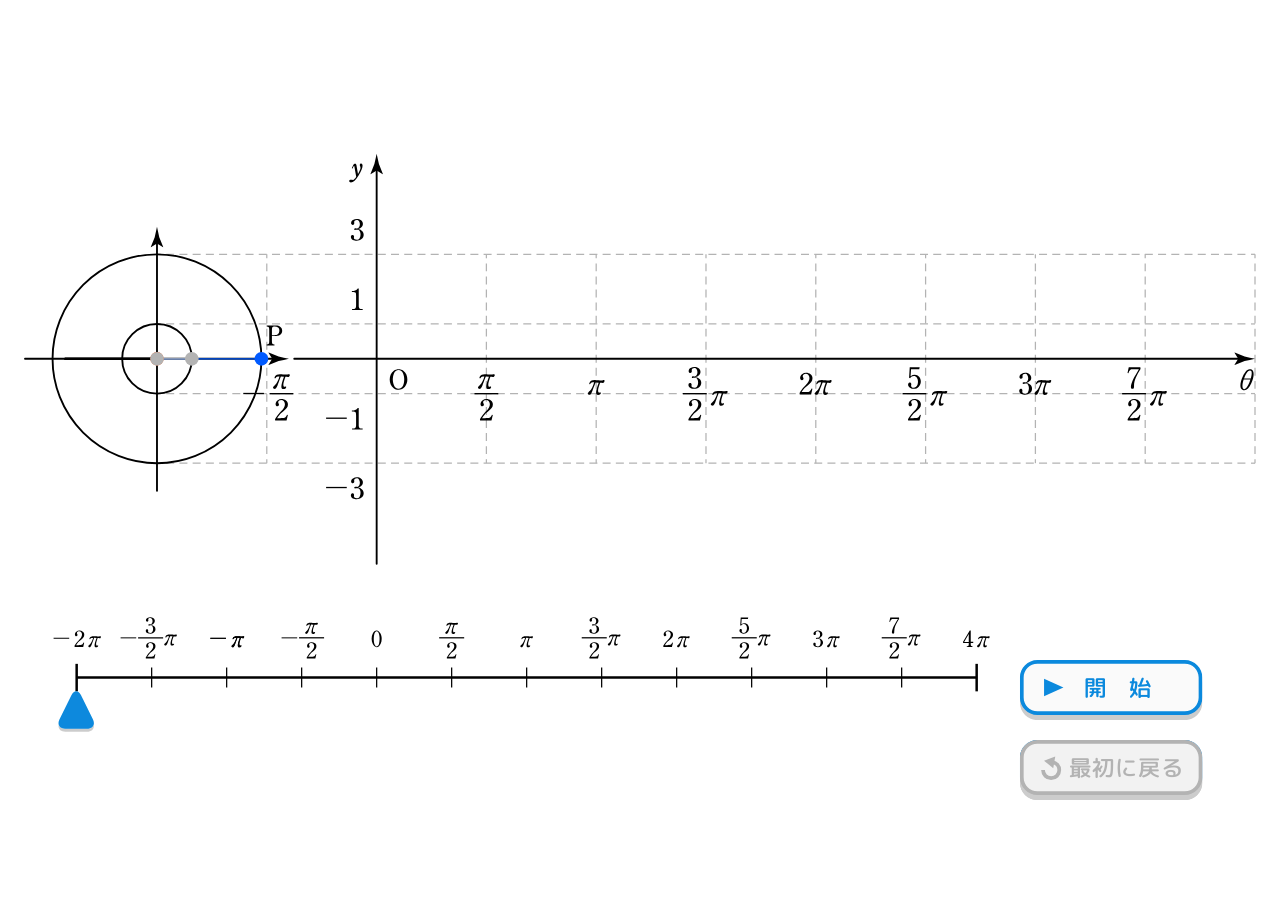
==== CONTENT_04/index.html @ 574bf898 "clone c04" ====
<!DOCTYPE html>
<html lang="jp">

<head>
  <title>三角関数のグラフ1</title>
  <meta charset="UTF-8" />
  <meta name="viewport"
    content="width=device-width, initial-scale=1.0, minimum-scale=1.0, maximum-scale=1.0, user-scalable=0, viewport-fit=cover" />
  <meta name="robots" content="noindex, nofollow" />
  <link rel="stylesheet" href="css/main.css" />
  <link type="text/css" rel="stylesheet" href="css/jquery-ui.min.css" />
  <link rel="stylesheet" href="css/index.css" />

  <script src="js/jquery-3.2.1.min.js" defer></script>
  <script src="js/jquery-ui.min.js" defer></script>
  <script src="js/pinch.js" defer></script>

  <script src="js/lodash.min.js" defer></script>
  <script src="js/autoResize.js" defer></script>
  <script src="js/3D-1.0.2.js" defer></script>
  <script src="js/config.js" defer></script>
  <script src="js/snap.svg-min.js" defer></script>

  <script src="js/index.js" defer></script>
</head>

<body touch-action="none" oncontextmenu="return false">
  <div id="divBody" style="position: relative; left: 0px; top: 0px; overflow: hidden">
    <svg id="svg_root" width="1024" height="648" viewBox="0 0 1024 648" id="rootSVG" style="left: 0px">
      <g transform="matrix(1,0,0,1,0,0)" id="background">
        <rect id="rect-bg" width="1024" height="648" style="fill: none; opacity: 0; stroke: none" />
      </g>
      <defs>
        <clipPath id="clippath-6">
          <rect x="20" y="86.98" width="984" height="328.05" style="fill: none;" />
        </clipPath>
        <clipPath id="clippath-10">
          <rect width="146" height="48" style="fill: none;" />
        </clipPath>
        <clipPath id="clippath-11">
          <rect width="146" height="48" style="fill: none;" />
        </clipPath>
        <symbol id="_一時停止-valid" data-name="一時停止-valid" viewBox="0 0 146 48">
          <g>
            <g>
              <rect x="0" y="4" width="146" height="44" rx="14" ry="14" style="fill: #ccc;" />
              <g>
                <rect x="1.5" y="1.5" width="143" height="41" rx="12.5" ry="12.5" style="fill: #fafafa;" />
                <path
                  d="M132,3c6.07,0,11,4.93,11,11v16c0,6.07-4.93,11-11,11H14c-6.07,0-11-4.93-11-11V14C3,7.93,7.93,3,14,3h118M132,0H14C6.3,0,0,6.3,0,14v16c0,7.7,6.3,14,14,14h118c7.7,0,14-6.3,14-14V14c0-7.7-6.3-14-14-14h0Z"
                  style="fill: #0b89dd;" />
              </g>
            </g>
            <g>
              <rect x="25.95" y="15.99" width="4" height="13" rx="1" ry="1" style="fill: #0b89dd;" />
              <rect x="32.95" y="15.99" width="4" height="13" rx="1" ry="1" style="fill: #0b89dd;" />
              <text transform="translate(48.05 28.98)"
                style="fill: #0b89dd; font-family: rounded-mplus-1p-medium, 'Rounded M+ 1p'; font-size: 18px; font-weight: 500;">
                <tspan x="0" y="0">一時停止</tspan>
              </text>
            </g>
          </g>
        </symbol>
        <symbol id="_一時停止-push" data-name="一時停止-push" viewBox="0 0 146 48">
          <g id="_一時停止-valid" data-name="一時停止-valid">
            <g style="clip-path: url(#clippath-10);">
              <g style="clip-path: url(#clippath-11);">
                <rect x="0" y="4" width="146" height="44" rx="14" ry="14" style="fill: #0b89dd;" />
              </g>
            </g>
            <g>
              <rect x="25.95" y="19.99" width="4" height="13" rx="1" ry="1" style="fill: #fff;" />
              <rect x="32.95" y="19.99" width="4" height="13" rx="1" ry="1" style="fill: #fff;" />
              <text transform="translate(48.05 32.98)"
                style="fill: #fff; font-family: rounded-mplus-1p-medium, 'Rounded M+ 1p'; font-size: 18px; font-weight: 500;">
                <tspan x="0" y="0">一時停止</tspan>
              </text>
            </g>
          </g>
        </symbol>

        <clipPath id="clippath-13">
          <rect x="0" width="146" height="48" style="fill: none;" />
        </clipPath>
        <clipPath id="clippath-14">
          <rect x="0" width="146" height="48" style="fill: none;" />
        </clipPath>

        <symbol id="_再開-off" data-name="再開-off" viewBox="0 0 146 48">
          <g id="_抽出開始-off" data-name="抽出開始-off">
            <g style="clip-path: url(#clippath-13);">
              <g style="clip-path: url(#clippath-14);">
                <rect x="0" y="4" width="146" height="44" rx="14" ry="14" style="fill: #ccc;" />
                <g>
                  <rect x="1.5" y="1.5" width="143" height="41" rx="12.5" ry="12.5" style="fill: #fafafa;" />
                  <path
                    d="M132,3c6.07,0,11,4.93,11,11v16c0,6.07-4.93,11-11,11H14c-6.07,0-11-4.93-11-11V14C3,7.93,7.93,3,14,3h118M132,0H14C6.3,0,0,6.3,0,14v16c0,7.7,6.3,14,14,14h118c7.7,0,14-6.3,14-14V14c0-7.7-6.3-14-14-14h0Z"
                    style="fill: #0b89dd;" />
                </g>
              </g>
              <text transform="translate(49.5 28.98) scale(.5 1)"
                style="fill: #0b89dd; font-family: rounded-mplus-1p-medium, 'Rounded M+ 1p'; font-size: 18px; font-weight: 500;">
                <tspan x="0" y="0">　</tspan>
              </text>
              <text transform="translate(51.3 28.98)"
                style="fill: #0b89dd; font-family: rounded-mplus-1p-medium, 'Rounded M+ 1p'; font-size: 18px; font-weight: 500; letter-spacing: .5em;">
                <tspan x="0" y="0">再開</tspan>
              </text>
            </g>
            <polygon points="19.31 28.96 19.31 14.96 34.81 21.96 19.31 28.96" style="fill: #0b89dd;" />
          </g>
        </symbol>
        <clipPath id="clippath-7">
          <rect width="146" height="48" style="fill: none;" />
        </clipPath>
        <clipPath id="clippath-8">
          <rect width="146" height="48" style="fill: none;" />
        </clipPath>
        <symbol id="_再開-on" data-name="再開-on" viewBox="0 0 146 48">
          <g id="_抽出開始-off-2" data-name="抽出開始-off">
            <g style="clip-path: url(#clippath-7);">
              <g style="clip-path: url(#clippath-8);">
                <rect y="4" width="146" height="44" rx="14" ry="14" style="fill: #0b89dd;" />
              </g>
              <text transform="translate(49.5 32.98) scale(.5 1)"
                style="fill: #fff; font-family: rounded-mplus-1p-medium, 'Rounded M+ 1p'; font-size: 18px; font-weight: 500;">
                <tspan x="0" y="0">　</tspan>
              </text>
              <text transform="translate(51.3 32.98)"
                style="fill: #fff; font-family: rounded-mplus-1p-medium, 'Rounded M+ 1p'; font-size: 18px; font-weight: 500; letter-spacing: .5em;">
                <tspan x="0" y="0">再開</tspan>
              </text>
            </g>
            <polygon points="19.31 32.96 19.31 18.96 34.81 25.96 19.31 32.96" style="fill: #fff;" />
          </g>
        </symbol>
        <clipPath id="clippath-16">
          <rect y="0" width="146" height="48" style="fill: none;" />
        </clipPath>
        <clipPath id="clippath-17">
          <rect y="0" width="146" height="48" style="fill: none;" />
        </clipPath>
        <clipPath id="clippath-18">
          <rect y="0" width="146" height="48" style="fill: none;" />
        </clipPath>
        <symbol id="_最初に戻る-invalid_2" data-name="最初に戻る-invalid 2" viewBox="0 0 146 48">
          <g style="clip-path: url(#clippath-16);">
            <g style="clip-path: url(#clippath-17);">
              <rect y="4" width="146" height="44" rx="14" ry="14" style="fill: #ccc;" />
              <g>
                <rect x="1.5" y="1.5" width="143" height="41" rx="12.5" ry="12.5" style="fill: #f2f2f2;" />
                <path
                  d="M132,3c6.07,0,11,4.93,11,11v16c0,6.07-4.93,11-11,11H14c-6.07,0-11-4.93-11-11V14C3,7.93,7.93,3,14,3h118M132,0H14C6.3,0,0,6.3,0,14v16C0,37.7,6.3,44,14,44h118c7.7,0,14-6.3,14-14V14c0-7.7-6.3-14-14-14h0Z"
                  style="fill: #b3b3b3;" />
              </g>
            </g>
            <text transform="translate(39.5 28.98)"
              style="fill: #b3b3b3; font-family: rounded-mplus-1p-medium, 'Rounded M+ 1p'; font-size: 18px; font-weight: 500;">
              <tspan x="0" y="0">最初に戻る</tspan>
            </text>
            <g style="clip-path: url(#clippath-18);">
              <path d="M26.1,17.59c3.07.52,5.4,3.19,5.4,6.41,0,3.59-2.91,6.5-6.5,6.5s-6.5-2.91-6.5-6.5"
                style="fill: none; stroke: #b3b3b3; stroke-miterlimit: 10; stroke-width: 3px;" />
              <polygon points="26.68 22.55 19.3 16.44 28.28 13.11 26.68 22.55" style="fill: #b3b3b3;" />
            </g>
          </g>
        </symbol>
        <symbol id="_最初に戻る-off_2" data-name="最初に戻る-off 2" viewBox="0 0 146 48">
          <g>
            <rect x="0" y="4" width="146" height="44" rx="14" ry="14" style="fill: #ccc;" />
            <g>
              <rect x="1.5" y="1.5" width="143" height="41" rx="12.5" ry="12.5" style="fill: #fafafa;" />
              <path
                d="M132,3c6.07,0,11,4.93,11,11v16c0,6.07-4.93,11-11,11H14c-6.07,0-11-4.93-11-11V14C3,7.93,7.93,3,14,3h118M132,0H14C6.3,0,0,6.3,0,14v16c0,7.7,6.3,14,14,14h118c7.7,0,14-6.3,14-14V14c0-7.7-6.3-14-14-14h0Z"
                style="fill: #0b89dd;" />
            </g>
            <rect x="0" y="0" width="146" height="48" style="fill: none;" />
            <text transform="translate(39.5 28.98)"
              style="fill: #0b89dd; font-family: rounded-mplus-1p-medium, 'Rounded M+ 1p'; font-size: 18px; font-weight: 500;">
              <tspan x="0" y="0">最初に戻る</tspan>
            </text>
            <path d="M26.1,17.59c3.07.52,5.4,3.19,5.4,6.41,0,3.59-2.91,6.5-6.5,6.5s-6.5-2.91-6.5-6.5"
              style="fill: none; stroke: #0b89dd; stroke-miterlimit: 10; stroke-width: 3px;" />
            <polygon points="26.68 22.55 19.3 16.44 28.28 13.11 26.68 22.55" style="fill: #0b89dd;" />
          </g>
        </symbol>
        <symbol id="_最初に戻る-on" data-name="最初に戻る-on" viewBox="0 0 146 48">
          <g>
            <rect y="4" width="146" height="44" rx="14" ry="14" style="fill: #0b89dd;" />
            <text transform="translate(39.5 32.98)"
              style="fill: #fafafa; font-family: rounded-mplus-1p-medium, 'Rounded M+ 1p'; font-size: 18px; font-weight: 500;">
              <tspan x="0" y="0">最初に戻る</tspan>
            </text>
            <path d="M26.1,21.59c3.07.52,5.4,3.19,5.4,6.41,0,3.59-2.91,6.5-6.5,6.5s-6.5-2.91-6.5-6.5"
              style="fill: none; stroke: #fafafa; stroke-miterlimit: 10; stroke-width: 3px;" />
            <polygon points="26.68 26.55 19.3 20.44 28.28 17.11 26.68 26.55" style="fill: #fafafa;" />
          </g>
        </symbol>
        <clipPath id="clippath">
          <rect x="-866.5" y="86.98" width="405.88" height="328.05" style="fill: none;" />
        </clipPath>
        <clipPath id="clippath-1">
          <rect x="357.5" y="86.98" width="628.09" height="328.05" style="fill: none;" />
        </clipPath>
        <clipPath id="clippath-2">
          <rect x="1581.5" y="86.98" width="628.09" height="328.05" style="fill: none;" />
        </clipPath>
        <symbol id="_開始-off" data-name="開始-off" viewBox="0 0 146 48">
          <g id="_抽出開始-off" data-name="抽出開始-off">
            <g style="clip-path: url(#clippath-3);">
              <g style="clip-path: url(#clippath-4);">
                <rect y="4" width="146" height="44" rx="14" ry="14" style="fill: #ccc;" />
                <g>
                  <rect x="1.5" y="1.5" width="143" height="41" rx="12.5" ry="12.5" style="fill: #fafafa;" />
                  <path
                    d="M132,3c6.07,0,11,4.93,11,11v16c0,6.07-4.93,11-11,11H14c-6.07,0-11-4.93-11-11V14C3,7.93,7.93,3,14,3h118M132,0H14C6.3,0,0,6.3,0,14v16C0,37.7,6.3,44,14,44h118c7.7,0,14-6.3,14-14V14c0-7.7-6.3-14-14-14h0Z"
                    style="fill: #0b89dd;" />
                </g>
              </g>
              <text transform="translate(49.5 28.98) scale(.5 1)"
                style="fill: #0b89dd; font-family: rounded-mplus-1p-medium, 'Rounded M+ 1p'; font-size: 18px; font-weight: 500;">
                <tspan x="0" y="0">　</tspan>
              </text>
              <text transform="translate(51.3 28.98)"
                style="fill: #0b89dd; font-family: rounded-mplus-1p-medium, 'Rounded M+ 1p'; font-size: 18px; font-weight: 500;">
                <tspan x="0" y="0" style="letter-spacing: .5em;">開</tspan>
                <tspan x="27" y="0">始</tspan>
              </text>
            </g>
            <polygon points="19.31 28.96 19.31 14.96 34.81 21.96 19.31 28.96" style="fill: #0b89dd;" />
          </g>
        </symbol>

        <clipPath id="clippath-4">
          <rect width="146" height="48" style="fill: none;" />
        </clipPath>
        <clipPath id="clippath-5">
          <rect width="146" height="48" style="fill: none;" />
        </clipPath>
        <symbol id="_開始-on" data-name="開始-on" viewBox="0 0 146 48">
          <g id="_抽出開始-off-4" data-name="抽出開始-off">
            <g style="clip-path: url(#clippath-4);">
              <g style="clip-path: url(#clippath-5);">
                <rect y="4" width="146" height="44" rx="14" ry="14" style="fill: #0b89dd;" />
              </g>
              <text transform="translate(49.5 32.98) scale(.5 1)"
                style="fill: #fff; font-family: rounded-mplus-1p-medium, 'Rounded M+ 1p'; font-size: 18px; font-weight: 500;">
                <tspan x="0" y="0">　</tspan>
              </text>
              <text transform="translate(51.3 32.98)"
                style="fill: #fff; font-family: rounded-mplus-1p-medium, 'Rounded M+ 1p'; font-size: 18px; font-weight: 500;">
                <tspan x="0" y="0" style="letter-spacing: .5em;">開</tspan>
                <tspan x="27" y="0">始</tspan>
              </text>
            </g>
            <polygon points="19.31 32.96 19.31 18.96 34.81 25.96 19.31 32.96" style="fill: #fff;" />
          </g>
        </symbol>
        <symbol id="_開始-on_2" data-name="開始-on 2" viewBox="0 0 146 48">
          <g>
            <g id="_抽出開始-off-4" data-name="抽出開始-off">
              <g style="clip-path: url(#clippath-10);">
                <g style="clip-path: url(#clippath-11);">
                  <rect y="4" width="146" height="44" rx="14" ry="14" style="fill: #0b89dd;" />
                </g>
              </g>
              <polygon points="19.31 32.96 19.31 18.96 34.81 25.96 19.31 32.96" style="fill: #fff;" />
            </g>
            <g id="_最初に戻る-off_2-5" data-name="最初に戻る-off_2">
              <text transform="translate(51.3 32.98)"
                style="fill: #fff; font-family: rounded-mplus-1p-medium, 'Rounded M+ 1p'; font-size: 18px; font-weight: 500;">
                <tspan x="0" y="0" style="letter-spacing: 1em;">開</tspan>
                <tspan x="36" y="0">始</tspan>
              </text>
            </g>
          </g>
        </symbol>
        <symbol id="_開始-off_2" data-name="開始-off 2" viewBox="0 0 146 48">
          <g>
            <g id="_抽出開始-off-3" data-name="抽出開始-off">
              <g style="clip-path: url(#clippath-7);">
                <g style="clip-path: url(#clippath-8);">
                  <rect y="4" width="146" height="44" rx="14" ry="14" style="fill: #ccc;" />
                  <g>
                    <rect x="1.5" y="1.5" width="143" height="41" rx="12.5" ry="12.5" style="fill: #fafafa;" />
                    <path
                      d="M132,3c6.07,0,11,4.93,11,11v16c0,6.07-4.93,11-11,11H14c-6.07,0-11-4.93-11-11V14C3,7.93,7.93,3,14,3h118M132,0H14C6.3,0,0,6.3,0,14v16C0,37.7,6.3,44,14,44h118c7.7,0,14-6.3,14-14V14c0-7.7-6.3-14-14-14h0Z"
                      style="fill: #0b89dd;" />
                  </g>
                </g>
              </g>
              <polygon points="19.31 28.96 19.31 14.96 34.81 21.96 19.31 28.96" style="fill: #0b89dd;" />
            </g>
            <g id="_最初に戻る-off_2-4" data-name="最初に戻る-off_2">
              <!-- <text transform="translate(58.36 28.98)" style="fill: #0b89dd; font-family: rounded-mplus-1p-medium, 'Rounded M+ 1p'; font-size: 18px; font-weight: 500;"><tspan x="0" y="0" style="letter-spacing: 1em;">開</tspan><tspan x="36" y="0">始</tspan></text> -->
              <text transform="translate(51.3 28.98)"
                style="fill: #0b89dd; font-family: rounded-mplus-1p-medium, 'Rounded M+ 1p'; font-size: 18px; font-weight: 500;">
                <tspan x="0" y="0" style="letter-spacing: 1em;">開</tspan>
                <tspan x="36" y="0">始</tspan>
              </text>
            </g>
          </g>
        </symbol>
        <symbol id="_再開-on_2" data-name="再開-on 2" viewBox="0 0 146 48">
          <g>
            <g id="_抽出開始-off-2" data-name="抽出開始-off">
              <g style="clip-path: url(#clippath-16);">
                <g style="clip-path: url(#clippath-17);">
                  <rect y="4" width="146" height="44" rx="14" ry="14" style="fill: #0b89dd;" />
                </g>
              </g>
              <polygon points="19.31 32.96 19.31 18.96 34.81 25.96 19.31 32.96" style="fill: #fff;" />
            </g>
            <g id="_最初に戻る-off_2-2" data-name="最初に戻る-off_2">
              <text transform="translate(51.3 32.98)"
                style="fill: #fff; font-family: rounded-mplus-1p-medium, 'Rounded M+ 1p'; font-size: 18px; font-weight: 500;">
                <tspan x="0" y="0" style="letter-spacing: 1em;">再</tspan>
                <tspan x="36" y="0">開</tspan>
              </text>
            </g>
          </g>
        </symbol>
        <symbol id="_再開-off_2" data-name="再開-off 2" viewBox="0 0 146 48">
          <g>
            <g id="_抽出開始-off" data-name="抽出開始-off">
              <g style="clip-path: url(#clippath-13);">
                <g style="clip-path: url(#clippath-14);">
                  <rect x="0" y="4" width="146" height="44" rx="14" ry="14" style="fill: #ccc;" />
                  <g>
                    <rect x="1.5" y="1.5" width="143" height="41" rx="12.5" ry="12.5" style="fill: #fafafa;" />
                    <path
                      d="M132,3c6.07,0,11,4.93,11,11v16c0,6.07-4.93,11-11,11H14c-6.07,0-11-4.93-11-11V14C3,7.93,7.93,3,14,3h118M132,0H14C6.3,0,0,6.3,0,14v16c0,7.7,6.3,14,14,14h118c7.7,0,14-6.3,14-14V14c0-7.7-6.3-14-14-14h0Z"
                      style="fill: #0b89dd;" />
                  </g>
                </g>
              </g>
              <polygon points="19.31 28.96 19.31 14.96 34.81 21.96 19.31 28.96" style="fill: #0b89dd;" />
            </g>
            <g id="_最初に戻る-off_2" data-name="最初に戻る-off_2">
              <text transform="translate(51.3 28.98)"
                style="fill: #0b89dd; font-family: rounded-mplus-1p-medium, 'Rounded M+ 1p'; font-size: 18px; font-weight: 500;">
                <tspan x="0" y="0" style="letter-spacing: 1em;">再</tspan>
                <tspan x="36" y="0">開</tspan>
              </text>
            </g>
          </g>
        </symbol>
        <filter id="drop-shadow-1" filterUnits="userSpaceOnUse">
          <feOffset dx="0" dy="2.5" />
          <feGaussianBlur result="blur" stdDeviation="0" />
          <feFlood flood-color="#000" flood-opacity=".2" />
          <feComposite in2="blur" operator="in" />
          <feComposite in="SourceGraphic" />
        </filter>
        <clipPath id="clippath-1_">
          <rect x="362.8" y="103.9" width="392" height="300" style="fill: none;" />
        </clipPath>
        <clipPath id="clippath-2_">
          <rect x="1586.8" y="103.9" width="614.4" height="300" style="fill: none;" />
        </clipPath>
        <marker id="arrowhead" markerWidth="18.21" markerHeight="11" refX="2" refY="3.2" orient="auto">
          <polygon style="fill: #44CC00;" transform="scale(0.52 0.52)"
            points="3.3 5.6, 0.01 0.2, 0.2 0.07, 9.01 3.57, 18.22 5.57, 9.01 7.57, 0.2 11.07, 0.01 10.97"></polygon>
        </marker>
      </defs>

      <g id="buttons">
        <g id="btn-play-group">
          <use id="btn-play-valid" class="btn-play cursor-pointer" width="146" height="48"
            transform="translate(815.92 492.08)" xlink:href="#_開始-off_2" style="visibility: visible;"></use>
          <use id="btn-play-push" class="btn-play cursor-pointer" width="146" height="48"
            transform="translate(815.92 492.08)" xlink:href="#_開始-on_2" style="visibility: hidden;"></use>
          <use id="btn-resume-valid" class="btn-resume cursor-pointer" width="146" height="48"
            transform="translate(815.92 492.08)" xlink:href="#_再開-off_2" style="visibility: hidden;"></use>
          <use id="btn-resume-push" class="btn-resume cursor-pointer" width="146" height="48"
            transform="translate(815.92 492.08)" xlink:href="#_再開-on_2" style="visibility: hidden;"></use>
          <use id="btn-pause-valid" class="btn-pause cursor-pointer" width="146" height="48"
            transform="translate(815.92 492.08)" xlink:href="#_一時停止-valid" style="visibility: hidden;"></use>
          <use id="btn-pause-push" class="btn-pause cursor-pointer" width="146" height="48"
            transform="translate(815.92 492.08)" xlink:href="#_一時停止-push" style="visibility: hidden;"></use>
        </g>
        <g id="btn-reset-group">
          <g id="btn-reset">
            <g id="btn-reset-valid" class="btn-reset cursor-pointer" style="visibility: visible;">
              <use width="146" height="48" transform="translate(815.92 556.08)" xlink:href="#_最初に戻る-off_2" />
            </g>
            <g id="btn-reset-push" class="btn-reset" style="visibility: hidden;">
              <use width="146" height="48" transform="translate(815.92 556.08)" xlink:href="#_最初に戻る-on"></use>
            </g>
          </g>
          <g id="btn-reset-invalid" class="btn-reset" style="visibility: visible;">
            <use width="146" height="48" transform="translate(815.92 556.08)" xlink:href="#_最初に戻る-invalid_2"></use>
          </g>
        </g>
      </g>
      <!-- <g id="scrollbar">
          <line x1="717.5" y1="506.08" x2="117.5" y2="506.08" style="fill: none; stroke: #000; stroke-miterlimit: 10; stroke-width: 2px;"/>
          <line x1="117.5" y1="517.08" x2="117.5" y2="495.08" style="fill: none; stroke: #000; stroke-miterlimit: 10; stroke-width: 2px;"/>
          <line x1="177.5" y1="514.08" x2="177.5" y2="498.08" style="fill: none; stroke: #000; stroke-miterlimit: 10;"/>
          <line x1="237.5" y1="514.08" x2="237.5" y2="498.08" style="fill: none; stroke: #000; stroke-miterlimit: 10;"/>
          <line x1="297.5" y1="514.08" x2="297.5" y2="498.08" style="fill: none; stroke: #000; stroke-miterlimit: 10;"/>
          <line x1="357.5" y1="514.08" x2="357.5" y2="498.08" style="fill: none; stroke: #000; stroke-miterlimit: 10;"/>
          <line x1="417.5" y1="514.08" x2="417.5" y2="498.08" style="fill: none; stroke: #000; stroke-miterlimit: 10;"/>
          <line x1="477.5" y1="514.08" x2="477.5" y2="498.08" style="fill: none; stroke: #000; stroke-miterlimit: 10;"/>
          <line x1="537.5" y1="514.08" x2="537.5" y2="498.08" style="fill: none; stroke: #000; stroke-miterlimit: 10;"/>
          <line x1="597.5" y1="514.08" x2="597.5" y2="498.08" style="fill: none; stroke: #000; stroke-miterlimit: 10;"/>
          <line x1="657.5" y1="514.08" x2="657.5" y2="498.08" style="fill: none; stroke: #000; stroke-miterlimit: 10;"/>
          <line x1="717.5" y1="495.08" x2="717.5" y2="517.08" style="fill: none; stroke: #000; stroke-miterlimit: 10; stroke-width: 2px;"/>
          <rect id="slider" class="slider-bar cursor-pointer" x="117.5" y="495" width="600" height="55" style="fill: white; opacity: 0.001; stroke: none" />
          <path id="drag-point" class="slider-bar cursor-pointer" d="M0,520.28c-2.12-4.27-5.59-4.27-7.72,0l-9.47,19.04c-2.12,4.27-.02,7.76,4.68,7.76h17.3c4.69,0,6.8-3.49,4.68-7.76l-9.47-19.04Z" style="fill: #0b89dd; filter: url(#drop-shadow-1);"/>
        </g> -->
      <g id="scrollbar">
        <line x1="781.33" y1="506.08" x2="61.33" y2="506.08"
          style="fill: none; stroke: #000; stroke-miterlimit: 10; stroke-width: 2px;" />
        <line x1="61.33" y1="517.08" x2="61.33" y2="495.08"
          style="fill: none; stroke: #000; stroke-miterlimit: 10; stroke-width: 2px;" />
        <line x1="121.33" y1="514.08" x2="121.33" y2="498.08"
          style="fill: none; stroke: #000; stroke-miterlimit: 10;" />
        <line x1="181.33" y1="514.08" x2="181.33" y2="498.08"
          style="fill: none; stroke: #000; stroke-miterlimit: 10;" />
        <line x1="241.33" y1="514.08" x2="241.33" y2="498.08"
          style="fill: none; stroke: #000; stroke-miterlimit: 10;" />
        <line x1="301.33" y1="514.08" x2="301.33" y2="498.08"
          style="fill: none; stroke: #000; stroke-miterlimit: 10;" />
        <line x1="361.33" y1="514.08" x2="361.33" y2="498.08"
          style="fill: none; stroke: #000; stroke-miterlimit: 10;" />
        <line x1="421.33" y1="514.08" x2="421.33" y2="498.08"
          style="fill: none; stroke: #000; stroke-miterlimit: 10;" />
        <line x1="481.33" y1="514.08" x2="481.33" y2="498.08"
          style="fill: none; stroke: #000; stroke-miterlimit: 10;" />
        <line x1="541.33" y1="514.08" x2="541.33" y2="498.08"
          style="fill: none; stroke: #000; stroke-miterlimit: 10;" />
        <line x1="601.33" y1="514.08" x2="601.33" y2="498.08"
          style="fill: none; stroke: #000; stroke-miterlimit: 10;" />
        <line x1="661.33" y1="514.08" x2="661.33" y2="498.08"
          style="fill: none; stroke: #000; stroke-miterlimit: 10;" />
        <line x1="721.33" y1="514.08" x2="721.33" y2="498.08"
          style="fill: none; stroke: #000; stroke-miterlimit: 10;" />
        <line x1="781.33" y1="495.08" x2="781.33" y2="517.08"
          style="fill: none; stroke: #000; stroke-miterlimit: 10; stroke-width: 2px;" />
        <!-- <path d="M65.19,520.28c-2.12-4.27-5.59-4.27-7.72,0l-9.47,19.04c-2.12,4.27-.02,7.76,4.68,7.76h17.3c4.69,0,6.8-3.49,4.68-7.76l-9.47-19.04Z" style="fill: #0b89dd; filter: url(#drop-shadow-1);"/> -->
        <rect id="slider" class="slider-bar cursor-pointer" x="61.33" y="495" width="720" height="55"
          style="fill: white; opacity: 0.001; stroke: none" />
        <path id="drag-point" class="slider-bar cursor-pointer"
          d="M0,520.28c-2.12-4.27-5.59-4.27-7.72,0l-9.47,19.04c-2.12,4.27-.02,7.76,4.68,7.76h17.3c4.69,0,6.8-3.49,4.68-7.76l-9.47-19.04Z"
          style="fill: #0b89dd; filter: url(#drop-shadow-1);" />
      </g>

      <!-- <g id="graph">
          <g>
            <line x1="125.59" y1="223.15" x2="128.78" y2="223.15" style="fill: none; stroke: #b3b3b3; stroke-miterlimit: 10;"/>
            <line x1="132.91" y1="223.15" x2="980.26" y2="223.15" style="fill: none; stroke: #b3b3b3; stroke-dasharray: 6.36 4.13; stroke-miterlimit: 10;"/>
            <line x1="982.32" y1="223.15" x2="985.51" y2="223.15" style="fill: none; stroke: #b3b3b3; stroke-miterlimit: 10;"/>
          </g>
          <line x1="52.08" y1="251" x2="125.59" y2="251" style="fill: none; stroke: #000; stroke-linecap: round; stroke-miterlimit: 10; stroke-width: 1.5px;"/>
          <g>
            <line x1="125.59" y1="167.45" x2="128.78" y2="167.45" style="fill: none; stroke: #b3b3b3; stroke-miterlimit: 10;"/>
            <line x1="132.91" y1="167.45" x2="980.26" y2="167.45" style="fill: none; stroke: #b3b3b3; stroke-dasharray: 6.36 4.13; stroke-miterlimit: 10;"/>
            <line x1="982.32" y1="167.45" x2="985.51" y2="167.45" style="fill: none; stroke: #b3b3b3; stroke-miterlimit: 10;"/>
          </g>
          <g>
            <line x1="125.59" y1="334.55" x2="128.78" y2="334.55" style="fill: none; stroke: #b3b3b3; stroke-miterlimit: 10;"/>
            <line x1="132.91" y1="334.55" x2="980.26" y2="334.55" style="fill: none; stroke: #b3b3b3; stroke-dasharray: 6.36 4.13; stroke-miterlimit: 10;"/>
            <line x1="982.32" y1="334.55" x2="985.51" y2="334.55" style="fill: none; stroke: #b3b3b3; stroke-miterlimit: 10;"/>
          </g>
          <g>
            <line x1="125.59" y1="278.85" x2="128.78" y2="278.85" style="fill: none; stroke: #b3b3b3; stroke-miterlimit: 10;"/>
            <line x1="132.91" y1="278.85" x2="980.26" y2="278.85" style="fill: none; stroke: #b3b3b3; stroke-dasharray: 6.36 4.13; stroke-miterlimit: 10;"/>
            <line x1="982.32" y1="278.85" x2="985.51" y2="278.85" style="fill: none; stroke: #b3b3b3; stroke-miterlimit: 10;"/>
          </g>
          <g>
            <line x1="357.52" y1="415.02" x2="357.52" y2="97.98" style="fill: none; stroke: #000; stroke-linecap: round; stroke-miterlimit: 10; stroke-width: 1.5px;"/>
            <path d="M357.52,100.41l-4.86,2.96-.11-.17,3.15-7.93c.61-2.76,1.22-5.53,1.82-8.29.61,2.76,1.22,5.53,1.82,8.29l3.15,7.93-.08.17-4.89-2.96Z"/>
          </g>
          <g>
            <line x1="357.52" y1="415.02" x2="357.52" y2="97.98" style="fill: none; stroke: #000; stroke-linecap: round; stroke-miterlimit: 10; stroke-width: 1.5px;"/>
            <path d="M357.52,100.41l-4.86,2.96-.11-.17,3.15-7.93c.61-2.76,1.22-5.53,1.82-8.29.61,2.76,1.22,5.53,1.82,8.29l3.15,7.93-.08.17-4.89-2.96Z"/>
          </g>
          <g>
            <line x1="473.48" y1="334.55" x2="473.48" y2="331.36" style="fill: none; stroke: #b3b3b3; stroke-miterlimit: 10;"/>
            <line x1="473.48" y1="327.25" x2="473.48" y2="172.7" style="fill: none; stroke: #b3b3b3; stroke-dasharray: 6.33 4.11; stroke-miterlimit: 10;"/>
            <line x1="473.48" y1="170.64" x2="473.48" y2="167.45" style="fill: none; stroke: #b3b3b3; stroke-miterlimit: 10;"/>
          </g>
          <g>
            <line x1="589.45" y1="334.55" x2="589.45" y2="331.36" style="fill: none; stroke: #b3b3b3; stroke-miterlimit: 10;"/>
            <line x1="589.45" y1="327.25" x2="589.45" y2="172.7" style="fill: none; stroke: #b3b3b3; stroke-dasharray: 6.33 4.11; stroke-miterlimit: 10;"/>
            <line x1="589.45" y1="170.64" x2="589.45" y2="167.45" style="fill: none; stroke: #b3b3b3; stroke-miterlimit: 10;"/>
          </g>
          <g>
            <line x1="241.55" y1="334.55" x2="241.55" y2="331.36" style="fill: none; stroke: #b3b3b3; stroke-miterlimit: 10;"/>
            <line x1="241.55" y1="327.25" x2="241.55" y2="172.7" style="fill: none; stroke: #b3b3b3; stroke-dasharray: 6.33 4.11; stroke-miterlimit: 10;"/>
            <line x1="241.55" y1="170.64" x2="241.55" y2="167.45" style="fill: none; stroke: #b3b3b3; stroke-miterlimit: 10;"/>
          </g>
          <g>
            <line x1="705.41" y1="334.55" x2="705.41" y2="331.36" style="fill: none; stroke: #b3b3b3; stroke-miterlimit: 10;"/>
            <line x1="705.41" y1="327.25" x2="705.41" y2="172.7" style="fill: none; stroke: #b3b3b3; stroke-dasharray: 6.33 4.11; stroke-miterlimit: 10;"/>
            <line x1="705.41" y1="170.64" x2="705.41" y2="167.45" style="fill: none; stroke: #b3b3b3; stroke-miterlimit: 10;"/>
          </g>
          <g>
            <line x1="821.38" y1="334.55" x2="821.38" y2="331.36" style="fill: none; stroke: #b3b3b3; stroke-miterlimit: 10;"/>
            <line x1="821.38" y1="327.25" x2="821.38" y2="172.7" style="fill: none; stroke: #b3b3b3; stroke-dasharray: 6.33 4.11; stroke-miterlimit: 10;"/>
            <line x1="821.38" y1="170.64" x2="821.38" y2="167.45" style="fill: none; stroke: #b3b3b3; stroke-miterlimit: 10;"/>
          </g>
          <g>
            <line x1="937.34" y1="334.55" x2="937.34" y2="331.36" style="fill: none; stroke: #b3b3b3; stroke-miterlimit: 10;"/>
            <line x1="937.34" y1="327.25" x2="937.34" y2="172.7" style="fill: none; stroke: #b3b3b3; stroke-dasharray: 6.33 4.11; stroke-miterlimit: 10;"/>
            <line x1="937.34" y1="170.64" x2="937.34" y2="167.45" style="fill: none; stroke: #b3b3b3; stroke-miterlimit: 10;"/>
          </g>
          <g>
            <line x1="241.55" y1="251" x2="974.58" y2="251" style="fill: none; stroke: #000; stroke-linecap: round; stroke-miterlimit: 10; stroke-width: 1.5px;"/>
            <path d="M972.16,251l-2.96-4.86.17-.11,7.93,3.15c2.76.61,5.53,1.22,8.29,1.82-2.76.61-5.53,1.22-8.29,1.82l-7.93,3.15-.17-.08,2.96-4.89Z"/>
          </g>
          <circle cx="125.59" cy="251" r="83.55" style="fill: none; stroke: #000; stroke-linecap: round; stroke-miterlimit: 10; stroke-width: 1.5px;"/>
          <g>
            <line x1="20" y1="251" x2="220.17" y2="251" style="fill: none; stroke: #000; stroke-linecap: round; stroke-miterlimit: 10; stroke-width: 1.5px;"/>
            <path d="M217.75,251l-2.96-4.86.17-.11,7.93,3.15c2.76.61,5.53,1.22,8.29,1.82-2.76.61-5.53,1.22-8.29,1.82l-7.93,3.15-.17-.08,2.96-4.89Z"/>
          </g>
          <g>
            <line x1="125.59" y1="356.59" x2="125.59" y2="156.42" style="fill: none; stroke: #000; stroke-linecap: round; stroke-miterlimit: 10; stroke-width: 1.5px;"/>
            <path d="M125.59,158.84l-4.86,2.96-.11-.17,3.15-7.93c.61-2.76,1.22-5.53,1.82-8.29.61,2.76,1.22,5.53,1.82,8.29l3.15,7.93-.08.17-4.89-2.96Z"/>
          </g>
          <path d="M982.63,270.6c-1.67,3.73-3.52,5.59-5.54,5.59-.54,0-1.07-.15-1.61-.46-1.04-.58-1.57-1.72-1.57-3.41,0-1.97.66-4.4,1.98-7.28.3-.67.6-1.25.88-1.76.28-.51.66-1.09,1.13-1.74.47-.65,1-1.16,1.6-1.53.6-.37,1.22-.55,1.87-.55,1.13,0,1.94.31,2.41.92.48.62.72,1.53.72,2.73,0,2.19-.62,4.69-1.87,7.5ZM976.54,267.64c-.67,2.03-1,3.75-1,5.17,0,.94.16,1.6.48,1.98.3.38.63.57.98.57.49,0,1.01-.29,1.54-.87.54-.58,1.03-1.32,1.48-2.21.45-.89.83-1.72,1.13-2.48.3-.76.56-1.48.78-2.16h-5.39ZM982.55,260.75c-.28-.28-.59-.41-.96-.41-.49,0-1,.23-1.51.68-.51.46-.98,1.06-1.4,1.8-.42.75-.77,1.43-1.05,2.05-.28.62-.54,1.25-.77,1.89h5.35c.49-1.84.74-3.33.74-4.46,0-.8-.13-1.32-.39-1.57Z"/>
          <circle cx="125.59" cy="251" r="27.85" style="fill: none; stroke: #000; stroke-linecap: round; stroke-miterlimit: 10; stroke-width: 1.5px;"/>
          <path d="M341.49,96.98l1.09,6.2c1.33-2.3,2-3.91,2-4.83,0-.39-.1-.81-.29-1.26-.2-.45-.29-.78-.29-1,0-.32.1-.6.3-.84.2-.24.46-.36.76-.36.42,0,.72.17.91.51s.28.74.28,1.21c0,1.62-1.07,4.23-3.2,7.83-2.2,3.67-4.25,5.5-6.15,5.5-.36,0-.68-.09-.96-.28s-.41-.46-.41-.8c0-.32.14-.58.41-.78s.58-.3.91-.3c.19,0,.45.04.77.11.33.07.57.11.73.11.17,0,.36-.05.55-.14.2-.09.37-.2.52-.32.15-.12.33-.29.52-.51.2-.22.34-.4.45-.53.1-.13.24-.32.42-.57.18-.25.29-.4.34-.46l-1.39-7.85s0-.09-.02-.17-.03-.16-.04-.23c-.01-.07-.03-.14-.05-.22-.02-.08-.05-.14-.1-.18s-.09-.07-.15-.07c-.15,0-.29.14-.43.41-.15.28-.28.6-.41.98-.13.38-.21.59-.24.65l-.67-.2c.03-.06.1-.23.22-.52s.21-.51.28-.67c.07-.16.18-.39.31-.68.14-.3.27-.53.39-.71s.26-.36.42-.54c.16-.19.33-.33.5-.42.17-.09.35-.14.54-.14.13,0,.25.03.36.08.11.05.2.13.27.24.07.11.14.21.2.29s.11.22.15.39c.04.17.07.3.09.38.01.08.04.21.07.4s.04.29.04.3Z"/>
          <path d="M380.13,273.37c-1.29,1.58-3.01,2.37-5.17,2.37-1.45,0-2.72-.4-3.8-1.2-1.09-.8-1.9-1.81-2.42-3.03-.53-1.22-.79-2.55-.79-3.97s.27-2.73.81-3.96c.54-1.23,1.37-2.25,2.47-3.04,1.1-.8,2.37-1.2,3.8-1.2s2.72.41,3.82,1.23c1.09.82,1.91,1.85,2.43,3.1s.79,2.58.79,4c0,2.22-.65,4.12-1.94,5.7ZM371.35,262.73c-.33.79-.56,1.58-.71,2.37-.15.79-.22,1.58-.22,2.36s.07,1.53.22,2.34c.14.8.38,1.62.7,2.44.32.82.79,1.49,1.41,2.01.62.52,1.36.78,2.2.78.88,0,1.65-.25,2.28-.75s1.12-1.15,1.44-1.96c.32-.8.55-1.61.68-2.4s.21-1.6.21-2.41-.07-1.59-.22-2.38c-.15-.79-.38-1.58-.7-2.38-.32-.8-.79-1.44-1.41-1.93s-1.36-.74-2.22-.74-1.6.25-2.23.74c-.63.49-1.11,1.13-1.44,1.92Z"/>
          <path d="M342.6,147.25l-.05-.05h.05v.07c1.25.17,2.33.67,3.21,1.48.89.81,1.33,1.83,1.33,3.05,0,1.43-.57,2.59-1.71,3.49-1.14.9-2.45,1.35-3.93,1.35-.51,0-1.02-.06-1.52-.17-.51-.11-1-.28-1.48-.51-.48-.23-.87-.56-1.17-.99-.3-.43-.45-.92-.45-1.48,0-.43.1-.8.31-1.11.21-.31.52-.46.93-.46s.73.13.96.39.35.6.35,1.01c0,.09-.02.25-.06.48-.04.22-.06.39-.06.5,0,.51.23.89.69,1.16.46.26.96.39,1.5.39,1.08,0,1.87-.43,2.38-1.29.51-.86.76-1.87.76-3.02,0-.95-.21-1.82-.64-2.61-.43-.79-1.08-1.18-1.95-1.18-.19,0-.47.04-.83.11-.37.07-.64.11-.81.11-.56,0-.83-.22-.83-.67s.3-.69.91-.69c.19,0,.44.03.76.09.32.06.54.1.67.1.67,0,1.19-.38,1.58-1.14.39-.76.58-1.51.58-2.24,0-.9-.21-1.72-.64-2.44s-1.06-1.08-1.88-1.08c-.51,0-.98.14-1.41.43s-.64.67-.64,1.14c0,.13.02.32.05.57.03.25.05.44.05.57,0,.35-.12.65-.34.91-.23.25-.52.38-.87.38s-.68-.14-.94-.42c-.26-.28-.39-.6-.39-.96,0-1.06.5-1.9,1.49-2.5s2.04-.91,3.16-.91c1.27,0,2.39.37,3.35,1.12.96.75,1.44,1.74,1.44,2.98,0,.94-.4,1.78-1.19,2.54-.79.75-1.69,1.26-2.69,1.51Z"/>
          <path d="M342.43,194.74h.74v12.93c0,.56,0,.96.01,1.23,0,.26.05.55.13.87.08.32.2.56.36.74.43.48,1.31.71,2.64.71v.79h-8.48v-.79c1.32,0,2.15-.15,2.5-.45.22-.19.39-.47.51-.83.12-.36.19-.69.2-.99.02-.29.02-.72.02-1.27v-6.72c0-1.4-.11-2.3-.33-2.71-.14-.25-.44-.43-.89-.52-.45-.1-1.17-.14-2.16-.14v-.79c.9.03,1.79-.13,2.66-.48.87-.35,1.56-.87,2.08-1.57Z"/>
          <g>
            <path d="M317.07,353.5h16.53v1.05h-16.53v-1.05Z"/>
            <path d="M342.6,354l-.05-.05h.05v.07c1.25.17,2.33.67,3.21,1.48.89.81,1.33,1.83,1.33,3.05,0,1.43-.57,2.59-1.71,3.49-1.14.9-2.45,1.35-3.93,1.35-.51,0-1.02-.06-1.52-.17-.51-.11-1-.28-1.48-.51-.48-.23-.87-.56-1.17-.99-.3-.43-.45-.92-.45-1.48,0-.43.1-.8.31-1.11.21-.31.52-.46.93-.46s.73.13.96.39.35.6.35,1.01c0,.09-.02.25-.06.48-.04.22-.06.39-.06.5,0,.51.23.89.69,1.16.46.26.96.39,1.5.39,1.08,0,1.87-.43,2.38-1.29.51-.86.76-1.87.76-3.02,0-.95-.21-1.82-.64-2.61-.43-.79-1.08-1.18-1.95-1.18-.19,0-.47.04-.83.11-.37.07-.64.11-.81.11-.56,0-.83-.22-.83-.67s.3-.69.91-.69c.19,0,.44.03.76.09.32.06.54.1.67.1.67,0,1.19-.38,1.58-1.14.39-.76.58-1.51.58-2.24,0-.9-.21-1.72-.64-2.44s-1.06-1.08-1.88-1.08c-.51,0-.98.14-1.41.43s-.64.67-.64,1.14c0,.13.02.32.05.57.03.25.05.44.05.57,0,.35-.12.65-.34.91-.23.25-.52.38-.87.38s-.68-.14-.94-.42c-.26-.28-.39-.6-.39-.96,0-1.06.5-1.9,1.49-2.5s2.04-.91,3.16-.91c1.27,0,2.39.37,3.35,1.12.96.75,1.44,1.74,1.44,2.98,0,.94-.4,1.78-1.19,2.54-.79.75-1.69,1.26-2.69,1.51Z"/>
          </g>
          <g>
            <path d="M317.07,298.04h16.53v1.05h-16.53v-1.05Z"/>
            <path d="M342.43,290.39h.74v12.93c0,.56,0,.96.01,1.23,0,.26.05.55.13.87.08.32.2.56.36.74.43.48,1.31.71,2.64.71v.79h-8.48v-.79c1.32,0,2.15-.15,2.5-.45.22-.19.39-.47.51-.83.12-.36.19-.69.2-.99.02-.29.02-.72.02-1.27v-6.72c0-1.4-.11-2.3-.33-2.71-.14-.25-.44-.43-.89-.52-.45-.1-1.17-.14-2.16-.14v-.79c.9.03,1.79-.13,2.66-.48.87-.35,1.56-.87,2.08-1.57Z"/>
          </g>
          <path d="M596.1,269.08c-.09.22-.17.39-.23.5-.06.11-.14.23-.25.37-.11.13-.25.23-.41.29-.16.06-.36.08-.59.08-.59,0-1.25-.04-2-.12-.37.92-.73,2.01-1.11,3.26s-.56,2.18-.56,2.79c0,1.29.3,1.93.91,1.93.09,0,.25-.03.45-.09s.37-.1.48-.1c.29,0,.43.13.43.38,0,.1-.02.18-.05.24-.27.87-.98,1.31-2.12,1.31-.65,0-1.1-.14-1.33-.42s-.36-.75-.36-1.42c0-1.57.69-4.22,2.07-7.95l-2.43-.19c-.19.44-.46,1.11-.81,2-.22.54-.52,1.32-.89,2.35-.37,1.02-.63,1.72-.77,2.08-.02.06-.08.23-.18.5-.1.27-.19.48-.25.63-.06.15-.16.37-.29.64s-.25.5-.36.67c-.11.17-.24.34-.39.52-.15.18-.31.32-.49.41-.17.09-.36.13-.55.13-.27,0-.56-.1-.87-.29s-.46-.43-.46-.71c0-.13.03-.27.1-.42.06-.15.17-.32.33-.5.16-.18.28-.32.37-.41.09-.09.24-.23.46-.44l.33-.31c.75-.71,1.44-1.73,2.08-3.04s1.12-2.59,1.44-3.85h-.5c-.44,0-.89.06-1.35.19-.45.13-.73.32-.84.57-.22.44-.51.67-.86.67-.25,0-.38-.13-.38-.41,0-.24.15-.63.45-1.19.62-1.1,1.94-1.64,3.95-1.64.24,0,.58.02,1.02.05.09.02.25.03.48.05s.38.03.48.05c1,.06,1.72.1,2.17.12.13,0,.31,0,.56.01s.43.01.56.01c.44,0,.87-.06,1.26-.19.24-.08.47-.12.69-.12.46,0,.69.18.69.55,0,.14-.03.29-.1.45Z"/>
          <g>
            <path d="M817.63,279.51h-9.1l-.14-1.1c.41-.76.93-1.56,1.55-2.39.62-.83,1.14-1.49,1.56-1.96.42-.48,1.06-1.18,1.92-2.12.89-.95,1.6-1.86,2.12-2.73.52-.87.79-1.78.79-2.75,0-.91-.28-1.7-.83-2.39-.56-.69-1.28-1.04-2.17-1.04-.6,0-1.15.17-1.64.51-.49.34-.74.8-.74,1.37,0,.27.11.6.32,1,.21.4.32.72.32.98,0,.33-.12.63-.37.88s-.54.38-.89.38c-.46,0-.82-.17-1.08-.52-.26-.35-.39-.76-.39-1.24,0-1.19.5-2.18,1.5-2.96,1-.79,2.11-1.18,3.33-1.18,1.3,0,2.47.41,3.5,1.23,1.03.82,1.55,1.86,1.55,3.13,0,1.1-.33,2.07-.98,2.93-.65.86-1.53,1.72-2.64,2.6-1.33,1.06-2.28,1.91-2.85,2.52s-1.3,1.62-2.2,3h2.33c1.84,0,3.05-.1,3.62-.31.75-.29,1.41-1.11,1.98-2.48l.69.19-1.05,4.45Z"/>
            <path d="M833.99,269.08c-.09.22-.17.39-.23.5-.06.11-.14.23-.25.37-.11.13-.25.23-.41.29-.16.06-.36.08-.59.08-.59,0-1.25-.04-2-.12-.37.92-.73,2.01-1.11,3.26s-.56,2.18-.56,2.79c0,1.29.3,1.93.91,1.93.09,0,.25-.03.45-.09s.37-.1.48-.1c.29,0,.43.13.43.38,0,.1-.02.18-.05.24-.27.87-.98,1.31-2.12,1.31-.65,0-1.1-.14-1.33-.42s-.36-.75-.36-1.42c0-1.57.69-4.22,2.07-7.95l-2.43-.19c-.19.44-.46,1.11-.81,2-.22.54-.52,1.32-.89,2.35-.37,1.02-.63,1.72-.77,2.08-.02.06-.08.23-.18.5-.1.27-.19.48-.25.63-.06.15-.16.37-.29.64s-.25.5-.36.67c-.11.17-.24.34-.39.52-.15.18-.31.32-.49.41-.17.09-.36.13-.55.13-.27,0-.56-.1-.87-.29s-.46-.43-.46-.71c0-.13.03-.27.1-.42.06-.15.17-.32.33-.5.16-.18.28-.32.37-.41.09-.09.24-.23.46-.44l.33-.31c.75-.71,1.44-1.73,2.08-3.04s1.12-2.59,1.44-3.85h-.5c-.44,0-.89.06-1.35.19-.45.13-.73.32-.84.57-.22.44-.51.67-.86.67-.25,0-.38-.13-.38-.41,0-.24.15-.63.45-1.19.62-1.1,1.94-1.64,3.95-1.64.24,0,.58.02,1.02.05.09.02.25.03.48.05s.38.03.48.05c1,.06,1.72.1,2.17.12.13,0,.31,0,.56.01s.43.01.56.01c.44,0,.87-.06,1.26-.19.24-.08.47-.12.69-.12.46,0,.69.18.69.55,0,.14-.03.29-.1.45Z"/>
          </g>
          <g>
            <path d="M480.14,264.37c-.09.22-.17.39-.23.5-.06.11-.14.23-.25.37-.11.13-.25.23-.41.29-.16.06-.36.08-.59.08-.59,0-1.25-.04-2-.12-.37.92-.73,2.01-1.11,3.26s-.56,2.18-.56,2.79c0,1.29.3,1.93.91,1.93.09,0,.25-.03.45-.09s.37-.1.48-.1c.29,0,.43.13.43.38,0,.1-.02.18-.05.24-.27.87-.98,1.31-2.12,1.31-.65,0-1.1-.14-1.33-.42s-.36-.75-.36-1.42c0-1.57.69-4.22,2.07-7.95l-2.43-.19c-.19.44-.46,1.11-.81,2-.22.54-.52,1.32-.89,2.35-.37,1.02-.63,1.72-.77,2.08-.02.06-.08.23-.18.5-.1.27-.19.48-.25.63-.06.15-.16.37-.29.64s-.25.5-.36.67c-.11.17-.24.34-.39.52-.15.18-.31.32-.49.41-.17.09-.36.13-.55.13-.27,0-.56-.1-.87-.29s-.46-.43-.46-.71c0-.13.03-.27.1-.42.06-.15.17-.32.33-.5.16-.18.28-.32.37-.41.09-.09.24-.23.46-.44l.33-.31c.75-.71,1.44-1.73,2.08-3.04s1.12-2.59,1.44-3.85h-.5c-.44,0-.89.06-1.35.19-.45.13-.73.32-.84.57-.22.44-.51.67-.86.67-.25,0-.38-.13-.38-.41,0-.24.15-.63.45-1.19.62-1.1,1.94-1.64,3.95-1.64.24,0,.58.02,1.02.05.09.02.25.03.48.05s.38.03.48.05c1,.06,1.72.1,2.17.12.13,0,.31,0,.56.01s.43.01.56.01c.44,0,.87-.06,1.26-.19.24-.08.47-.12.69-.12.46,0,.69.18.69.55,0,.14-.03.29-.1.45Z"/>
            <path d="M463.96,279.5v-1.1h19.05v1.1h-19.05Z"/>
            <path d="M477.56,300.43h-9.1l-.14-1.1c.41-.76.93-1.56,1.55-2.39.62-.83,1.14-1.49,1.56-1.96.42-.48,1.06-1.18,1.92-2.12.89-.95,1.6-1.86,2.12-2.73.52-.87.79-1.78.79-2.75,0-.91-.28-1.7-.83-2.39-.56-.69-1.28-1.04-2.17-1.04-.6,0-1.15.17-1.64.51-.49.34-.74.8-.74,1.37,0,.27.11.6.32,1,.21.4.32.72.32.98,0,.33-.12.63-.37.88s-.54.38-.89.38c-.46,0-.82-.17-1.08-.52-.26-.35-.39-.76-.39-1.24,0-1.19.5-2.18,1.5-2.96,1-.79,2.11-1.18,3.33-1.18,1.3,0,2.47.41,3.5,1.23,1.03.82,1.55,1.86,1.55,3.13,0,1.1-.33,2.07-.98,2.93-.65.86-1.53,1.72-2.64,2.6-1.33,1.06-2.28,1.91-2.85,2.52s-1.3,1.62-2.2,3h2.33c1.84,0,3.05-.1,3.62-.31.75-.29,1.41-1.11,1.98-2.48l.69.19-1.05,4.45Z"/>
          </g>
          <g>
            <path d="M722.68,277.73c-.09.22-.17.39-.23.5-.06.11-.14.23-.25.37-.11.13-.25.23-.41.29-.16.06-.36.08-.59.08-.59,0-1.25-.04-2-.12-.37.92-.73,2.01-1.11,3.26s-.56,2.18-.56,2.79c0,1.29.3,1.93.91,1.93.09,0,.25-.03.45-.09s.37-.1.48-.1c.29,0,.43.13.43.38,0,.1-.02.18-.05.24-.27.87-.98,1.31-2.12,1.31-.65,0-1.1-.14-1.33-.42s-.36-.75-.36-1.42c0-1.57.69-4.22,2.07-7.95l-2.43-.19c-.19.44-.46,1.11-.81,2-.22.54-.52,1.32-.89,2.35-.37,1.02-.63,1.72-.77,2.08-.02.06-.08.23-.18.5-.1.27-.19.48-.25.63-.06.15-.16.37-.29.64s-.25.5-.36.67c-.11.17-.24.34-.39.52-.15.18-.31.32-.49.41-.17.09-.36.13-.55.13-.27,0-.56-.1-.87-.29s-.46-.43-.46-.71c0-.13.03-.27.1-.42.06-.15.17-.32.33-.5.16-.18.28-.32.37-.41.09-.09.24-.23.46-.44l.33-.31c.75-.71,1.44-1.73,2.08-3.04s1.12-2.59,1.44-3.85h-.5c-.44,0-.89.06-1.35.19-.45.13-.73.32-.84.57-.22.44-.51.67-.86.67-.25,0-.38-.13-.38-.41,0-.24.15-.63.45-1.19.62-1.1,1.94-1.64,3.95-1.64.24,0,.58.02,1.02.05.09.02.25.03.48.05s.38.03.48.05c1,.06,1.72.1,2.17.12.13,0,.31,0,.56.01s.43.01.56.01c.44,0,.87-.06,1.26-.19.24-.08.47-.12.69-.12.46,0,.69.18.69.55,0,.14-.03.29-.1.45Z"/>
            <g>
              <path d="M697.07,265.68l-.05-.05h.05v.07c1.25.17,2.33.67,3.21,1.48.89.81,1.33,1.83,1.33,3.05,0,1.43-.57,2.59-1.71,3.49-1.14.9-2.45,1.35-3.93,1.35-.51,0-1.02-.06-1.52-.17-.51-.11-1-.28-1.48-.51-.48-.23-.87-.56-1.17-.99-.3-.43-.45-.92-.45-1.48,0-.43.1-.8.31-1.11.21-.31.52-.46.93-.46s.73.13.96.39.35.6.35,1.01c0,.09-.02.25-.06.48-.04.22-.06.39-.06.5,0,.51.23.89.69,1.16.46.26.96.39,1.5.39,1.08,0,1.87-.43,2.38-1.29.51-.86.76-1.87.76-3.02,0-.95-.21-1.82-.64-2.61-.43-.79-1.08-1.18-1.95-1.18-.19,0-.47.04-.83.11-.37.07-.64.11-.81.11-.56,0-.83-.22-.83-.67s.3-.69.91-.69c.19,0,.44.03.76.09.32.06.54.1.67.1.67,0,1.19-.38,1.58-1.14.39-.76.58-1.51.58-2.24,0-.9-.21-1.72-.64-2.44s-1.06-1.08-1.88-1.08c-.51,0-.98.14-1.41.43s-.64.67-.64,1.14c0,.13.02.32.05.57.03.25.05.44.05.57,0,.35-.12.65-.34.91-.23.25-.52.38-.87.38s-.68-.14-.94-.42c-.26-.28-.39-.6-.39-.96,0-1.06.5-1.9,1.49-2.5s2.04-.91,3.16-.91c1.27,0,2.39.37,3.35,1.12.96.75,1.44,1.74,1.44,2.98,0,.94-.4,1.78-1.19,2.54-.79.75-1.69,1.26-2.69,1.51Z"/>
              <path d="M686.95,279.5v-1.1h19.05v1.1h-19.05Z"/>
              <path d="M700.55,300.43h-9.1l-.14-1.1c.41-.76.93-1.56,1.55-2.39.62-.83,1.14-1.49,1.56-1.96.42-.48,1.06-1.18,1.92-2.12.89-.95,1.6-1.86,2.12-2.73.52-.87.79-1.78.79-2.75,0-.91-.28-1.7-.83-2.39-.56-.69-1.28-1.04-2.17-1.04-.6,0-1.15.17-1.64.51-.49.34-.74.8-.74,1.37,0,.27.11.6.32,1,.21.4.32.72.32.98,0,.33-.12.63-.37.88s-.54.38-.89.38c-.46,0-.82-.17-1.08-.52-.26-.35-.39-.76-.39-1.24,0-1.19.5-2.18,1.5-2.96,1-.79,2.11-1.18,3.33-1.18,1.3,0,2.47.41,3.5,1.23,1.03.82,1.55,1.86,1.55,3.13,0,1.1-.33,2.07-.98,2.93-.65.86-1.53,1.72-2.64,2.6-1.33,1.06-2.28,1.91-2.85,2.52s-1.3,1.62-2.2,3h2.33c1.84,0,3.05-.1,3.62-.31.75-.29,1.41-1.11,1.98-2.48l.69.19-1.05,4.45Z"/>
            </g>
          </g>
          <g>
            <path d="M954.61,277.73c-.09.22-.17.39-.23.5-.06.11-.14.23-.25.37-.11.13-.25.23-.41.29-.16.06-.36.08-.59.08-.59,0-1.25-.04-2-.12-.37.92-.73,2.01-1.11,3.26s-.56,2.18-.56,2.79c0,1.29.3,1.93.91,1.93.09,0,.25-.03.45-.09s.37-.1.48-.1c.29,0,.43.13.43.38,0,.1-.02.18-.05.24-.27.87-.98,1.31-2.12,1.31-.65,0-1.1-.14-1.33-.42s-.36-.75-.36-1.42c0-1.57.69-4.22,2.07-7.95l-2.43-.19c-.19.44-.46,1.11-.81,2-.22.54-.52,1.32-.89,2.35-.37,1.02-.63,1.72-.77,2.08-.02.06-.08.23-.18.5-.1.27-.19.48-.25.63-.06.15-.16.37-.29.64s-.25.5-.36.67c-.11.17-.24.34-.39.52-.15.18-.31.32-.49.41-.17.09-.36.13-.55.13-.27,0-.56-.1-.87-.29s-.46-.43-.46-.71c0-.13.03-.27.1-.42.06-.15.17-.32.33-.5.16-.18.28-.32.37-.41.09-.09.24-.23.46-.44l.33-.31c.75-.71,1.44-1.73,2.08-3.04s1.12-2.59,1.44-3.85h-.5c-.44,0-.89.06-1.35.19-.45.13-.73.32-.84.57-.22.44-.51.67-.86.67-.25,0-.38-.13-.38-.41,0-.24.15-.63.45-1.19.62-1.1,1.94-1.64,3.95-1.64.24,0,.58.02,1.02.05.09.02.25.03.48.05s.38.03.48.05c1,.06,1.72.1,2.17.12.13,0,.31,0,.56.01s.43.01.56.01c.44,0,.87-.06,1.26-.19.24-.08.47-.12.69-.12.46,0,.69.18.69.55,0,.14-.03.29-.1.45Z"/>
            <g>
              <path d="M925.69,259.49l-.38,5.52c1.1-.78,2.22-1.17,3.38-1.17,1.41,0,2.57.54,3.46,1.61.9,1.07,1.35,2.32,1.35,3.75,0,1.59-.55,2.96-1.64,4.12-1.09,1.16-2.43,1.74-4,1.74-1.03,0-2.05-.31-3.05-.94s-1.5-1.43-1.5-2.42c0-.44.11-.83.33-1.16.22-.33.55-.49.98-.49.35,0,.65.13.89.38.25.25.37.56.37.93,0,.16-.03.38-.08.67-.06.29-.08.51-.08.67,0,.49.19.88.56,1.16s.81.42,1.32.42c.83,0,1.52-.27,2.1-.82.57-.55.97-1.19,1.2-1.92.23-.73.34-1.49.34-2.29,0-1.19-.29-2.22-.86-3.08-.57-.87-1.41-1.3-2.52-1.3-1.21,0-2.18.56-2.93,1.67l-.81-.36.52-8.38h7.95l-.36,1.69h-6.55Z"/>
              <path d="M918.88,279.5v-1.1h19.05v1.1h-19.05Z"/>
              <path d="M932.48,300.43h-9.1l-.14-1.1c.41-.76.93-1.56,1.55-2.39.62-.83,1.14-1.49,1.56-1.96.42-.48,1.06-1.18,1.92-2.12.89-.95,1.6-1.86,2.12-2.73.52-.87.79-1.78.79-2.75,0-.91-.28-1.7-.83-2.39-.56-.69-1.28-1.04-2.17-1.04-.6,0-1.15.17-1.64.51-.49.34-.74.8-.74,1.37,0,.27.11.6.32,1,.21.4.32.72.32.98,0,.33-.12.63-.37.88s-.54.38-.89.38c-.46,0-.82-.17-1.08-.52-.26-.35-.39-.76-.39-1.24,0-1.19.5-2.18,1.5-2.96,1-.79,2.11-1.18,3.33-1.18,1.3,0,2.47.41,3.5,1.23,1.03.82,1.55,1.86,1.55,3.13,0,1.1-.33,2.07-.98,2.93-.65.86-1.53,1.72-2.64,2.6-1.33,1.06-2.28,1.91-2.85,2.52s-1.3,1.62-2.2,3h2.33c1.84,0,3.05-.1,3.62-.31.75-.29,1.41-1.11,1.98-2.48l.69.19-1.05,4.45Z"/>
            </g>
          </g>
          <g>
            <g>
              <path d="M259.96,264.37c-.09.22-.17.39-.23.5-.06.11-.14.23-.25.37-.11.13-.25.23-.41.29-.16.06-.36.08-.59.08-.59,0-1.25-.04-2-.12-.37.92-.73,2.01-1.11,3.26s-.56,2.18-.56,2.79c0,1.29.3,1.93.91,1.93.09,0,.25-.03.45-.09s.37-.1.48-.1c.29,0,.43.13.43.38,0,.1-.02.18-.05.24-.27.87-.98,1.31-2.12,1.31-.65,0-1.1-.14-1.33-.42s-.36-.75-.36-1.42c0-1.57.69-4.22,2.07-7.95l-2.43-.19c-.19.44-.46,1.11-.81,2-.22.54-.52,1.32-.89,2.35-.37,1.02-.63,1.72-.77,2.08-.02.06-.08.23-.18.5-.1.27-.19.48-.25.63-.06.15-.16.37-.29.64s-.25.5-.36.67c-.11.17-.24.34-.39.52-.15.18-.31.32-.49.41-.17.09-.36.13-.55.13-.27,0-.56-.1-.87-.29s-.46-.43-.46-.71c0-.13.03-.27.1-.42.06-.15.17-.32.33-.5.16-.18.28-.32.37-.41.09-.09.24-.23.46-.44l.33-.31c.75-.71,1.44-1.73,2.08-3.04s1.12-2.59,1.44-3.85h-.5c-.44,0-.89.06-1.35.19-.45.13-.73.32-.84.57-.22.44-.51.67-.86.67-.25,0-.38-.13-.38-.41,0-.24.15-.63.45-1.19.62-1.1,1.94-1.64,3.95-1.64.24,0,.58.02,1.02.05.09.02.25.03.48.05s.38.03.48.05c1,.06,1.72.1,2.17.12.13,0,.31,0,.56.01s.43.01.56.01c.44,0,.87-.06,1.26-.19.24-.08.47-.12.69-.12.46,0,.69.18.69.55,0,.14-.03.29-.1.45Z"/>
              <path d="M243.78,279.5v-1.1h19.05v1.1h-19.05Z"/>
              <path d="M257.38,300.43h-9.1l-.14-1.1c.41-.76.93-1.56,1.55-2.39.62-.83,1.14-1.49,1.56-1.96.42-.48,1.06-1.18,1.92-2.12.89-.95,1.6-1.86,2.12-2.73.52-.87.79-1.78.79-2.75,0-.91-.28-1.7-.83-2.39-.56-.69-1.28-1.04-2.17-1.04-.6,0-1.15.17-1.64.51-.49.34-.74.8-.74,1.37,0,.27.11.6.32,1,.21.4.32.72.32.98,0,.33-.12.63-.37.88s-.54.38-.89.38c-.46,0-.82-.17-1.08-.52-.26-.35-.39-.76-.39-1.24,0-1.19.5-2.18,1.5-2.96,1-.79,2.11-1.18,3.33-1.18,1.3,0,2.47.41,3.5,1.23,1.03.82,1.55,1.86,1.55,3.13,0,1.1-.33,2.07-.98,2.93-.65.86-1.53,1.72-2.64,2.6-1.33,1.06-2.28,1.91-2.85,2.52s-1.3,1.62-2.2,3h2.33c1.84,0,3.05-.1,3.62-.31.75-.29,1.41-1.11,1.98-2.48l.69.19-1.05,4.45Z"/>
            </g>
            <path d="M222.75,278.28h16.53v1.05h-16.53v-1.05Z"/>
          </g>
          <path d="M357.5,468.47c.64,0,1.21.22,1.74.65.52.43.96.98,1.32,1.64.65,1.16.97,2.57.97,4.21,0,1.52-.28,2.89-.83,4.1-.35.74-.79,1.37-1.34,1.88-.55.51-1.17.77-1.86.77-1.25,0-2.28-.81-3.1-2.43-.62-1.21-.94-2.61-.94-4.19s.29-2.97.86-4.12c.84-1.67,1.9-2.5,3.17-2.5ZM359.82,475.04c0-.5-.02-1.03-.07-1.58-.05-.55-.14-1.19-.29-1.92s-.38-1.32-.72-1.78c-.34-.46-.75-.69-1.24-.69-.41,0-.76.17-1.06.5-.3.34-.53.74-.68,1.2s-.28,1-.37,1.62-.15,1.13-.17,1.55-.04.82-.04,1.21c0,.42,0,.83.03,1.24.02.41.07.92.17,1.53.1.61.23,1.14.39,1.58.16.44.4.82.72,1.14.32.32.69.49,1.12.49s.8-.22,1.12-.66c.31-.44.54-1,.69-1.68.15-.68.25-1.34.32-1.96.06-.62.09-1.22.09-1.78Z"/>
          <g>
            <path d="M593.76,481.52h-6.88l-.11-.83c.31-.58.7-1.18,1.17-1.81.47-.63.86-1.12,1.18-1.48s.8-.89,1.45-1.6c.67-.72,1.21-1.41,1.6-2.06.4-.65.59-1.35.59-2.08,0-.68-.21-1.29-.63-1.81s-.97-.78-1.64-.78c-.46,0-.87.13-1.24.39-.37.26-.56.6-.56,1.03,0,.2.08.46.24.76s.24.55.24.74c0,.25-.09.47-.28.67-.19.19-.41.29-.67.29-.35,0-.62-.13-.82-.4-.2-.26-.3-.58-.3-.94,0-.9.38-1.65,1.13-2.24.76-.59,1.6-.89,2.52-.89.98,0,1.87.31,2.65.93.78.62,1.17,1.41,1.17,2.37,0,.83-.25,1.57-.74,2.21-.49.65-1.16,1.3-2,1.96-1.01.8-1.73,1.44-2.15,1.91-.43.47-.98,1.22-1.67,2.27h1.76c1.39,0,2.3-.08,2.74-.23.56-.22,1.06-.84,1.49-1.87l.52.14-.79,3.37Z"/>
            <path d="M607.93,473.64c-.07.17-.13.29-.17.38s-.11.18-.19.28c-.08.1-.19.17-.31.22-.12.04-.27.06-.45.06-.44,0-.95-.03-1.51-.09-.28.7-.55,1.52-.84,2.47-.28.95-.42,1.65-.42,2.11,0,.97.23,1.46.68,1.46.07,0,.19-.02.34-.07.16-.05.28-.07.36-.07.22,0,.32.1.32.29,0,.07-.01.13-.04.18-.2.66-.74.99-1.6.99-.49,0-.83-.11-1.01-.31-.18-.21-.27-.57-.27-1.07,0-1.19.52-3.19,1.57-6.01l-1.84-.14c-.14.34-.35.84-.61,1.51-.17.41-.39,1-.67,1.77-.28.77-.48,1.3-.58,1.58-.01.05-.06.17-.13.38-.08.2-.14.36-.19.48-.05.11-.12.28-.22.49-.1.21-.19.38-.27.5-.08.13-.18.26-.3.4-.11.14-.24.24-.37.31-.13.07-.27.1-.41.1-.2,0-.42-.07-.66-.22-.23-.14-.35-.32-.35-.54,0-.1.02-.2.07-.31.05-.11.13-.24.25-.38.12-.14.21-.24.28-.31.07-.07.18-.18.35-.33l.25-.23c.56-.54,1.09-1.31,1.58-2.3.49-.99.85-1.96,1.09-2.91h-.38c-.34,0-.67.05-1.02.14-.34.1-.55.24-.64.43-.17.34-.38.5-.65.5-.19,0-.29-.1-.29-.31,0-.18.11-.48.34-.9.47-.83,1.46-1.24,2.99-1.24.18,0,.44.01.77.04.07.01.19.02.36.04.17.01.29.02.36.04.76.05,1.3.08,1.64.09.1,0,.24,0,.42,0,.19,0,.33,0,.42,0,.34,0,.65-.05.95-.14.18-.06.35-.09.52-.09.35,0,.52.14.52.41,0,.11-.02.22-.07.34Z"/>
          </g>
          <path d="M482.53,473.64c-.07.17-.13.29-.17.38s-.11.18-.19.28c-.08.1-.19.17-.31.22-.12.04-.27.06-.45.06-.44,0-.95-.03-1.51-.09-.28.7-.56,1.52-.84,2.47-.28.95-.42,1.65-.42,2.11,0,.97.23,1.46.68,1.46.07,0,.19-.02.34-.07.16-.05.28-.07.36-.07.22,0,.32.1.32.29,0,.07-.01.13-.04.18-.2.66-.74.99-1.6.99-.49,0-.83-.11-1.01-.31-.18-.21-.27-.57-.27-1.07,0-1.19.52-3.19,1.57-6.01l-1.84-.14c-.14.34-.35.84-.61,1.51-.17.41-.39,1-.67,1.77-.28.77-.48,1.3-.59,1.58-.01.05-.06.17-.13.38s-.14.36-.19.48c-.05.11-.12.28-.22.49-.1.21-.19.38-.27.5-.08.13-.18.26-.3.4-.11.14-.24.24-.37.31s-.27.1-.41.1c-.2,0-.42-.07-.66-.22-.23-.14-.35-.32-.35-.54,0-.1.02-.2.07-.31.05-.11.13-.24.25-.38.12-.14.21-.24.28-.31.07-.07.18-.18.35-.33l.25-.23c.56-.54,1.09-1.31,1.58-2.3.49-.99.85-1.96,1.09-2.91h-.38c-.34,0-.67.05-1.02.14-.34.1-.55.24-.64.43-.17.34-.38.5-.65.5-.19,0-.29-.1-.29-.31,0-.18.11-.48.34-.9.47-.83,1.46-1.24,2.99-1.24.18,0,.44.01.77.04.07.01.19.02.36.04.17.01.29.02.36.04.76.05,1.3.08,1.64.09.1,0,.24,0,.42,0,.19,0,.33,0,.42,0,.34,0,.65-.05.95-.14.18-.06.35-.09.52-.09.35,0,.52.14.52.41,0,.11-.02.22-.07.34Z"/>
          <g>
            <path d="M99.04,474.25h12.49v.79h-12.49v-.79Z"/>
            <path d="M122.76,481.52h-6.88l-.11-.83c.31-.58.7-1.18,1.17-1.81.47-.63.86-1.12,1.18-1.48s.8-.89,1.45-1.6c.67-.72,1.21-1.41,1.6-2.06.4-.65.59-1.35.59-2.08,0-.68-.21-1.29-.63-1.81s-.97-.78-1.64-.78c-.46,0-.87.13-1.24.39-.37.26-.56.6-.56,1.03,0,.2.08.46.24.76s.24.55.24.74c0,.25-.09.47-.28.67-.19.19-.41.29-.67.29-.35,0-.62-.13-.82-.4-.2-.26-.3-.58-.3-.94,0-.9.38-1.65,1.13-2.24.76-.59,1.6-.89,2.52-.89.98,0,1.87.31,2.65.93.78.62,1.17,1.41,1.17,2.37,0,.83-.25,1.57-.74,2.21-.49.65-1.16,1.3-2,1.96-1.01.8-1.73,1.44-2.15,1.91-.43.47-.98,1.22-1.67,2.27h1.76c1.39,0,2.3-.08,2.74-.23.56-.22,1.06-.84,1.49-1.87l.52.14-.79,3.37Z"/>
            <path d="M136.93,473.64c-.07.17-.13.29-.17.38s-.11.18-.19.28c-.08.1-.19.17-.31.22-.12.04-.27.06-.45.06-.44,0-.95-.03-1.51-.09-.28.7-.55,1.52-.84,2.47-.28.95-.42,1.65-.42,2.11,0,.97.23,1.46.68,1.46.07,0,.19-.02.34-.07.16-.05.28-.07.36-.07.22,0,.32.1.32.29,0,.07-.01.13-.04.18-.2.66-.74.99-1.6.99-.49,0-.83-.11-1.01-.31-.18-.21-.27-.57-.27-1.07,0-1.19.52-3.19,1.57-6.01l-1.84-.14c-.14.34-.35.84-.61,1.51-.17.41-.39,1-.67,1.77-.28.77-.48,1.3-.58,1.58-.01.05-.06.17-.13.38-.08.2-.14.36-.19.48-.05.11-.12.28-.22.49-.1.21-.19.38-.27.5-.08.13-.18.26-.3.4-.11.14-.24.24-.37.31-.13.07-.27.1-.41.1-.2,0-.42-.07-.66-.22-.23-.14-.35-.32-.35-.54,0-.1.02-.2.07-.31.05-.11.13-.24.25-.38.12-.14.21-.24.28-.31.07-.07.18-.18.35-.33l.25-.23c.56-.54,1.09-1.31,1.58-2.3.49-.99.85-1.96,1.09-2.91h-.38c-.34,0-.67.05-1.02.14-.34.1-.55.24-.64.43-.17.34-.38.5-.65.5-.19,0-.29-.1-.29-.31,0-.18.11-.48.34-.9.47-.83,1.46-1.24,2.99-1.24.18,0,.44.01.77.04.07.01.19.02.36.04.17.01.29.02.36.04.76.05,1.3.08,1.64.09.1,0,.24,0,.42,0,.19,0,.33,0,.42,0,.34,0,.65-.05.95-.14.18-.06.35-.09.52-.09.35,0,.52.14.52.41,0,.11-.02.22-.07.34Z"/>
          </g>
          <g>
            <path d="M224.44,474.25h12.49v.79h-12.49v-.79Z"/>
            <path d="M251.53,473.64c-.07.17-.13.29-.17.38s-.11.18-.19.28c-.08.1-.19.17-.31.22-.12.04-.27.06-.45.06-.44,0-.95-.03-1.51-.09-.28.7-.56,1.52-.84,2.47-.28.95-.42,1.65-.42,2.11,0,.97.23,1.46.68,1.46.07,0,.19-.02.34-.07.16-.05.28-.07.36-.07.22,0,.32.1.32.29,0,.07-.01.13-.04.18-.2.66-.74.99-1.6.99-.49,0-.83-.11-1.01-.31-.18-.21-.27-.57-.27-1.07,0-1.19.52-3.19,1.57-6.01l-1.84-.14c-.14.34-.35.84-.61,1.51-.17.41-.39,1-.67,1.77-.28.77-.48,1.3-.58,1.58-.01.05-.06.17-.13.38s-.14.36-.19.48c-.05.11-.12.28-.22.49-.1.21-.19.38-.27.5-.08.13-.18.26-.3.4-.11.14-.24.24-.37.31s-.27.1-.41.1c-.2,0-.42-.07-.66-.22s-.35-.32-.35-.54c0-.1.02-.2.07-.31.05-.11.13-.24.25-.38.12-.14.21-.24.28-.31s.18-.18.35-.33l.25-.23c.56-.54,1.09-1.31,1.57-2.3.49-.99.85-1.96,1.09-2.91h-.38c-.34,0-.67.05-1.02.14s-.56.24-.64.43c-.17.34-.38.5-.65.5-.19,0-.29-.1-.29-.31,0-.18.11-.48.34-.9.47-.83,1.46-1.24,2.99-1.24.18,0,.44.01.77.04.07.01.19.02.36.04.17.01.29.02.36.04.76.05,1.3.08,1.64.09.1,0,.24,0,.42,0,.19,0,.33,0,.42,0,.34,0,.65-.05.95-.14.18-.06.35-.09.52-.09.35,0,.52.14.52.41,0,.11-.02.22-.07.34Z"/>
          </g>
          <g>
            <path d="M711.14,474.63l-.04-.04h.04v.05c.95.13,1.76.5,2.43,1.12.67.61,1.01,1.38,1.01,2.3,0,1.08-.43,1.96-1.3,2.64-.86.68-1.85,1.02-2.97,1.02-.38,0-.77-.04-1.15-.13-.38-.08-.76-.21-1.12-.39s-.65-.42-.88-.75c-.23-.32-.34-.7-.34-1.12,0-.32.08-.6.23-.84.16-.23.39-.35.7-.35s.55.1.73.3c.17.2.26.45.26.76,0,.07-.02.19-.04.36-.03.17-.04.29-.04.38,0,.38.17.67.52.87.35.2.73.3,1.13.3.82,0,1.42-.32,1.8-.97.38-.65.58-1.41.58-2.29,0-.72-.16-1.38-.49-1.97s-.82-.89-1.48-.89c-.14,0-.35.03-.63.08-.28.05-.48.08-.61.08-.42,0-.63-.17-.63-.5s.23-.52.68-.52c.14,0,.34.02.58.07.24.05.41.07.5.07.5,0,.9-.29,1.2-.86.29-.58.44-1.14.44-1.69,0-.68-.16-1.3-.49-1.85-.32-.55-.8-.82-1.42-.82-.38,0-.74.11-1.06.32-.32.22-.49.5-.49.86,0,.1.01.24.04.43s.04.34.04.43c0,.26-.09.49-.26.68-.17.19-.39.29-.66.29s-.51-.1-.71-.31c-.2-.21-.3-.45-.3-.73,0-.8.38-1.43,1.12-1.89.75-.46,1.54-.68,2.38-.68.96,0,1.8.28,2.53.85.73.56,1.09,1.31,1.09,2.25,0,.71-.3,1.35-.9,1.92-.6.57-1.28.95-2.03,1.14Z"/>
            <path d="M727.93,473.64c-.07.17-.13.29-.17.38s-.11.18-.19.28c-.08.1-.19.17-.31.22-.12.04-.27.06-.45.06-.44,0-.95-.03-1.51-.09-.28.7-.55,1.52-.84,2.47-.28.95-.42,1.65-.42,2.11,0,.97.23,1.46.68,1.46.07,0,.19-.02.34-.07.16-.05.28-.07.36-.07.22,0,.32.1.32.29,0,.07-.01.13-.04.18-.2.66-.74.99-1.6.99-.49,0-.83-.11-1.01-.31-.18-.21-.27-.57-.27-1.07,0-1.19.52-3.19,1.57-6.01l-1.84-.14c-.14.34-.35.84-.61,1.51-.17.41-.39,1-.67,1.77-.28.77-.48,1.3-.58,1.58-.01.05-.06.17-.13.38-.08.2-.14.36-.19.48-.05.11-.12.28-.22.49-.1.21-.19.38-.27.5-.08.13-.18.26-.3.4-.11.14-.24.24-.37.31-.13.07-.27.1-.41.1-.2,0-.42-.07-.66-.22-.23-.14-.35-.32-.35-.54,0-.1.02-.2.07-.31.05-.11.13-.24.25-.38.12-.14.21-.24.28-.31.07-.07.18-.18.35-.33l.25-.23c.56-.54,1.09-1.31,1.58-2.3.49-.99.85-1.96,1.09-2.91h-.38c-.34,0-.67.05-1.02.14-.34.1-.55.24-.64.43-.17.34-.38.5-.65.5-.19,0-.29-.1-.29-.31,0-.18.11-.48.34-.9.47-.83,1.46-1.24,2.99-1.24.18,0,.44.01.77.04.07.01.19.02.36.04.17.01.29.02.36.04.76.05,1.3.08,1.64.09.1,0,.24,0,.42,0,.19,0,.33,0,.42,0,.34,0,.65-.05.95-.14.18-.06.35-.09.52-.09.35,0,.52.14.52.41,0,.11-.02.22-.07.34Z"/>
          </g>
          <path d="M552.57,472.28c-.07.17-.13.29-.17.38-.04.08-.1.18-.19.28-.08.1-.19.17-.31.22-.12.04-.27.06-.45.06-.44,0-.95-.03-1.51-.09-.28.7-.55,1.52-.84,2.47-.28.95-.42,1.65-.42,2.11,0,.97.23,1.46.68,1.46.07,0,.19-.02.34-.07.16-.05.28-.07.36-.07.22,0,.32.1.32.29,0,.07-.01.13-.04.18-.2.66-.74.99-1.6.99-.49,0-.83-.11-1.01-.31-.18-.21-.27-.57-.27-1.07,0-1.19.52-3.19,1.57-6.01l-1.84-.14c-.14.34-.35.84-.61,1.51-.17.41-.39,1-.67,1.77-.28.77-.48,1.3-.58,1.58-.01.05-.06.17-.13.38s-.14.36-.19.48c-.05.11-.12.28-.22.49-.1.21-.19.38-.27.5-.08.13-.18.26-.3.4-.11.14-.24.24-.37.31-.13.07-.27.1-.41.1-.2,0-.42-.07-.66-.22s-.35-.32-.35-.54c0-.1.02-.2.07-.31.05-.11.13-.24.25-.38.12-.14.21-.24.28-.31s.18-.18.35-.33l.25-.23c.56-.54,1.09-1.31,1.57-2.3.49-.99.85-1.96,1.09-2.91h-.38c-.34,0-.67.05-1.02.14-.34.1-.56.24-.64.43-.17.34-.38.5-.65.5-.19,0-.29-.1-.29-.31,0-.18.11-.48.34-.9.47-.83,1.46-1.24,2.99-1.24.18,0,.44.01.77.04.07.01.19.02.36.04.17.01.29.02.36.04.76.05,1.3.08,1.64.09.1,0,.24,0,.42,0,.19,0,.33,0,.42,0,.34,0,.65-.05.95-.14.18-.06.35-.09.52-.09.35,0,.52.14.52.41,0,.11-.03.22-.07.34Z"/>
          <path d="M672.57,472.28c-.07.17-.13.29-.17.38-.04.08-.1.18-.19.28-.08.1-.19.17-.31.22-.12.04-.27.06-.45.06-.44,0-.95-.03-1.51-.09-.28.7-.55,1.52-.84,2.47-.28.95-.42,1.65-.42,2.11,0,.97.23,1.46.68,1.46.07,0,.19-.02.34-.07.16-.05.28-.07.36-.07.22,0,.32.1.32.29,0,.07-.01.13-.04.18-.2.66-.74.99-1.6.99-.49,0-.83-.11-1.01-.31-.18-.21-.27-.57-.27-1.07,0-1.19.52-3.19,1.57-6.01l-1.84-.14c-.14.34-.35.84-.61,1.51-.17.41-.39,1-.67,1.77-.28.77-.48,1.3-.58,1.58-.01.05-.06.17-.13.38s-.14.36-.19.48c-.05.11-.12.28-.22.49-.1.21-.19.38-.27.5-.08.13-.18.26-.3.4-.11.14-.24.24-.37.31-.13.07-.27.1-.41.1-.2,0-.42-.07-.66-.22s-.35-.32-.35-.54c0-.1.02-.2.07-.31.05-.11.13-.24.25-.38.12-.14.21-.24.28-.31s.18-.18.35-.33l.25-.23c.56-.54,1.09-1.31,1.57-2.3.49-.99.85-1.96,1.09-2.91h-.38c-.34,0-.67.05-1.02.14-.34.1-.56.24-.64.43-.17.34-.38.5-.65.5-.19,0-.29-.1-.29-.31,0-.18.11-.48.34-.9.47-.83,1.46-1.24,2.99-1.24.18,0,.44.01.77.04.07.01.19.02.36.04.17.01.29.02.36.04.76.05,1.3.08,1.64.09.1,0,.24,0,.42,0,.19,0,.33,0,.42,0,.34,0,.65-.05.95-.14.18-.06.35-.09.52-.09.35,0,.52.14.52.41,0,.11-.03.22-.07.34Z"/>
          <g>
            <path d="M224.44,474.25h12.49v.79h-12.49v-.79Z"/>
            <path d="M251.53,473.64c-.07.17-.13.29-.17.38s-.11.18-.19.28c-.08.1-.19.17-.31.22-.12.04-.27.06-.45.06-.44,0-.95-.03-1.51-.09-.28.7-.56,1.52-.84,2.47-.28.95-.42,1.65-.42,2.11,0,.97.23,1.46.68,1.46.07,0,.19-.02.34-.07.16-.05.28-.07.36-.07.22,0,.32.1.32.29,0,.07-.01.13-.04.18-.2.66-.74.99-1.6.99-.49,0-.83-.11-1.01-.31-.18-.21-.27-.57-.27-1.07,0-1.19.52-3.19,1.57-6.01l-1.84-.14c-.14.34-.35.84-.61,1.51-.17.41-.39,1-.67,1.77-.28.77-.48,1.3-.58,1.58-.01.05-.06.17-.13.38s-.14.36-.19.48c-.05.11-.12.28-.22.49-.1.21-.19.38-.27.5-.08.13-.18.26-.3.4-.11.14-.24.24-.37.31s-.27.1-.41.1c-.2,0-.42-.07-.66-.22s-.35-.32-.35-.54c0-.1.02-.2.07-.31.05-.11.13-.24.25-.38.12-.14.21-.24.28-.31s.18-.18.35-.33l.25-.23c.56-.54,1.09-1.31,1.57-2.3.49-.99.85-1.96,1.09-2.91h-.38c-.34,0-.67.05-1.02.14s-.56.24-.64.43c-.17.34-.38.5-.65.5-.19,0-.29-.1-.29-.31,0-.18.11-.48.34-.9.47-.83,1.46-1.24,2.99-1.24.18,0,.44.01.77.04.07.01.19.02.36.04.17.01.29.02.36.04.76.05,1.3.08,1.64.09.1,0,.24,0,.42,0,.19,0,.33,0,.42,0,.34,0,.65-.05.95-.14.18-.06.35-.09.52-.09.35,0,.52.14.52.41,0,.11-.02.22-.07.34Z"/>
          </g>
          <path d="M281.42,473.89h12.49v.79h-12.49v-.79Z"/>
          <g>
            <path d="M310.45,462.91c-.07.17-.13.29-.17.38-.04.08-.1.18-.19.28-.08.1-.19.17-.31.22-.12.04-.27.06-.45.06-.44,0-.95-.03-1.51-.09-.28.7-.55,1.52-.84,2.47-.28.95-.42,1.65-.42,2.11,0,.97.23,1.46.68,1.46.07,0,.19-.02.34-.07.16-.05.28-.07.36-.07.22,0,.32.1.32.29,0,.07-.01.13-.04.18-.2.66-.74.99-1.6.99-.49,0-.83-.11-1.01-.31-.18-.21-.27-.57-.27-1.07,0-1.19.52-3.19,1.57-6.01l-1.84-.14c-.14.34-.35.84-.61,1.51-.17.41-.39,1-.67,1.77s-.48,1.3-.58,1.58c-.01.05-.06.17-.13.38s-.14.36-.19.48c-.05.11-.12.28-.22.49-.1.21-.19.38-.27.5s-.18.26-.3.4c-.11.14-.24.24-.37.31-.13.07-.27.1-.41.1-.2,0-.42-.07-.66-.22-.23-.14-.35-.32-.35-.54,0-.1.02-.2.07-.31.05-.11.13-.24.25-.38.12-.14.21-.24.28-.31s.18-.18.35-.33l.25-.23c.56-.54,1.09-1.31,1.57-2.3.49-.99.85-1.96,1.09-2.91h-.38c-.34,0-.67.05-1.02.14-.34.1-.56.24-.64.43-.17.34-.38.5-.65.5-.19,0-.29-.1-.29-.31,0-.18.11-.48.34-.9.47-.83,1.46-1.24,2.99-1.24.18,0,.44.01.77.04.07.01.19.02.36.04.17.01.29.02.36.04.76.05,1.3.08,1.64.09.1,0,.24,0,.42,0,.19,0,.33,0,.42,0,.33,0,.65-.05.95-.14.18-.06.35-.09.52-.09.35,0,.52.14.52.41,0,.11-.03.22-.07.34Z"/>
            <path d="M295.41,474.74v-1.01h20.02v1.01h-20.02Z"/>
            <path d="M308.5,490.79h-6.88l-.11-.83c.31-.58.7-1.18,1.17-1.81.47-.63.86-1.12,1.18-1.48.32-.36.8-.89,1.45-1.6.67-.72,1.21-1.41,1.6-2.06.4-.65.59-1.35.59-2.08,0-.68-.21-1.29-.63-1.81-.42-.52-.97-.78-1.64-.78-.46,0-.87.13-1.24.39-.37.26-.56.6-.56,1.04,0,.2.08.46.24.76.16.3.24.55.24.74,0,.25-.09.47-.28.67-.19.19-.41.29-.67.29-.35,0-.62-.13-.82-.4-.2-.26-.3-.58-.3-.94,0-.9.38-1.65,1.13-2.24s1.6-.89,2.52-.89c.98,0,1.87.31,2.65.93.78.62,1.17,1.41,1.17,2.37,0,.83-.25,1.57-.74,2.21-.49.65-1.16,1.3-2,1.96-1.01.8-1.72,1.44-2.15,1.91-.43.47-.98,1.22-1.67,2.27h1.76c1.39,0,2.3-.08,2.74-.23.56-.22,1.06-.84,1.49-1.87l.52.14-.79,3.37Z"/>
          </g>
          <g>
            <path d="M177.11,463.89l-.04-.04h.04v.05c.95.13,1.76.5,2.43,1.12.67.61,1.01,1.38,1.01,2.3,0,1.08-.43,1.96-1.3,2.64s-1.85,1.02-2.97,1.02c-.38,0-.77-.04-1.15-.13-.38-.08-.76-.21-1.12-.39-.36-.17-.65-.42-.88-.75-.23-.32-.34-.7-.34-1.12,0-.32.08-.6.23-.84.16-.23.39-.35.7-.35s.56.1.73.3.26.45.26.76c0,.07-.01.19-.04.36-.03.17-.04.29-.04.38,0,.38.17.67.52.87.35.2.73.3,1.13.3.82,0,1.42-.32,1.8-.97.38-.65.58-1.41.58-2.29,0-.72-.16-1.38-.49-1.97-.32-.59-.82-.89-1.48-.89-.14,0-.35.03-.63.08-.28.05-.48.08-.61.08-.42,0-.63-.17-.63-.5s.23-.52.68-.52c.14,0,.34.02.58.07.24.05.41.07.5.07.5,0,.9-.29,1.2-.86.29-.58.44-1.14.44-1.69,0-.68-.16-1.3-.49-1.85-.32-.55-.8-.82-1.42-.82-.38,0-.74.11-1.06.32-.32.22-.49.5-.49.86,0,.1.01.24.04.43.02.19.04.34.04.43,0,.26-.09.49-.26.68-.17.19-.39.29-.66.29s-.51-.1-.71-.31-.3-.45-.3-.73c0-.8.38-1.43,1.12-1.89s1.54-.68,2.39-.68c.96,0,1.8.28,2.53.85s1.09,1.31,1.09,2.25c0,.71-.3,1.35-.9,1.92-.6.57-1.28.95-2.03,1.14Z"/>
            <path d="M166.65,474.74v-1.01h20.02v1.01h-20.02Z"/>
            <path d="M179.74,490.79h-6.88l-.11-.83c.31-.58.7-1.18,1.17-1.81.47-.63.86-1.12,1.18-1.48.32-.36.8-.89,1.45-1.6.67-.72,1.21-1.41,1.6-2.06.4-.65.59-1.35.59-2.08,0-.68-.21-1.29-.63-1.81-.42-.52-.97-.78-1.64-.78-.46,0-.87.13-1.24.39s-.56.6-.56,1.04c0,.2.08.46.24.76s.24.55.24.74c0,.25-.09.47-.28.67-.19.19-.41.29-.68.29-.35,0-.62-.13-.82-.4-.2-.26-.3-.58-.3-.94,0-.9.38-1.65,1.13-2.24.76-.59,1.6-.89,2.52-.89.98,0,1.87.31,2.65.93.78.62,1.17,1.41,1.17,2.37,0,.83-.25,1.57-.74,2.21-.49.65-1.16,1.3-2,1.96-1.01.8-1.73,1.44-2.15,1.91-.43.47-.98,1.22-1.66,2.27h1.76c1.39,0,2.3-.08,2.74-.23.56-.22,1.06-.84,1.49-1.87l.52.14-.79,3.37Z"/>
          </g>
          <g>
            <path d="M532,463.89l-.04-.04h.04v.05c.95.13,1.76.5,2.43,1.12.67.61,1.01,1.38,1.01,2.3,0,1.08-.43,1.96-1.3,2.64-.86.68-1.85,1.02-2.97,1.02-.38,0-.77-.04-1.15-.13-.38-.08-.76-.21-1.12-.39s-.65-.42-.88-.75c-.23-.32-.34-.7-.34-1.12,0-.32.08-.6.23-.84.16-.23.39-.35.7-.35s.55.1.73.3c.17.2.26.45.26.76,0,.07-.02.19-.04.36-.03.17-.04.29-.04.38,0,.38.17.67.52.87.35.2.73.3,1.13.3.82,0,1.42-.32,1.8-.97.38-.65.58-1.41.58-2.29,0-.72-.16-1.38-.49-1.97-.32-.59-.82-.89-1.48-.89-.14,0-.35.03-.63.08-.28.05-.48.08-.61.08-.42,0-.63-.17-.63-.5s.23-.52.68-.52c.14,0,.34.02.58.07.24.05.41.07.5.07.5,0,.9-.29,1.2-.86.29-.58.44-1.14.44-1.69,0-.68-.16-1.3-.49-1.85-.32-.55-.8-.82-1.42-.82-.38,0-.74.11-1.06.32-.32.22-.49.5-.49.86,0,.1.01.24.04.43.02.19.04.34.04.43,0,.26-.09.49-.26.68-.17.19-.39.29-.66.29s-.51-.1-.71-.31c-.2-.21-.3-.45-.3-.73,0-.8.38-1.43,1.12-1.89s1.54-.68,2.38-.68c.96,0,1.8.28,2.53.85.73.56,1.09,1.31,1.09,2.25,0,.71-.3,1.35-.9,1.92s-1.28.95-2.03,1.14Z"/>
            <path d="M521.54,474.74v-1.01h20.02v1.01h-20.02Z"/>
            <path d="M534.63,490.79h-6.88l-.11-.83c.31-.58.7-1.18,1.17-1.81.47-.63.86-1.12,1.18-1.48.32-.36.8-.89,1.45-1.6.67-.72,1.21-1.41,1.6-2.06.4-.65.59-1.35.59-2.08,0-.68-.21-1.29-.63-1.81-.42-.52-.97-.78-1.64-.78-.46,0-.87.13-1.24.39s-.56.6-.56,1.04c0,.2.08.46.24.76s.24.55.24.74c0,.25-.09.47-.28.67-.19.19-.41.29-.67.29-.35,0-.62-.13-.82-.4-.2-.26-.3-.58-.3-.94,0-.9.38-1.65,1.13-2.24s1.6-.89,2.52-.89c.98,0,1.87.31,2.65.93s1.17,1.41,1.17,2.37c0,.83-.25,1.57-.74,2.21-.49.65-1.16,1.3-2,1.96-1.01.8-1.73,1.44-2.15,1.91-.43.47-.98,1.22-1.67,2.27h1.76c1.39,0,2.3-.08,2.74-.23.56-.22,1.06-.84,1.49-1.87l.52.14-.79,3.37Z"/>
          </g>
          <g>
            <path d="M649.5,459.21l-.29,4.18c.83-.59,1.68-.88,2.56-.88,1.07,0,1.94.41,2.62,1.21.68.81,1.02,1.75,1.02,2.83,0,1.2-.41,2.24-1.24,3.11s-1.84,1.31-3.02,1.31c-.78,0-1.55-.24-2.3-.71-.76-.47-1.13-1.08-1.13-1.83,0-.34.08-.63.25-.87s.41-.37.74-.37c.26,0,.49.1.67.29.19.19.28.43.28.7,0,.12-.02.29-.06.5-.04.22-.06.38-.06.5,0,.37.14.66.42.87.28.21.62.31,1,.31.62,0,1.15-.21,1.58-.62.43-.41.73-.9.91-1.45.17-.55.26-1.13.26-1.73,0-.9-.22-1.68-.65-2.33-.43-.65-1.07-.98-1.91-.98-.91,0-1.65.42-2.21,1.26l-.61-.27.4-6.34h6.01l-.27,1.28h-4.95Z"/>
            <path d="M641.54,474.74v-1.01h20.02v1.01h-20.02Z"/>
            <path d="M654.63,490.79h-6.88l-.11-.83c.31-.58.7-1.18,1.17-1.81.47-.63.86-1.12,1.18-1.48.32-.36.8-.89,1.45-1.6.67-.72,1.21-1.41,1.6-2.06.4-.65.59-1.35.59-2.08,0-.68-.21-1.29-.63-1.81-.42-.52-.97-.78-1.64-.78-.46,0-.87.13-1.24.39s-.56.6-.56,1.04c0,.2.08.46.24.76s.24.55.24.74c0,.25-.09.47-.28.67-.19.19-.41.29-.67.29-.35,0-.62-.13-.82-.4-.2-.26-.3-.58-.3-.94,0-.9.38-1.65,1.13-2.24s1.6-.89,2.52-.89c.98,0,1.87.31,2.65.93s1.17,1.41,1.17,2.37c0,.83-.25,1.57-.74,2.21-.49.65-1.16,1.3-2,1.96-1.01.8-1.73,1.44-2.15,1.91-.43.47-.98,1.22-1.67,2.27h1.76c1.39,0,2.3-.08,2.74-.23.56-.22,1.06-.84,1.49-1.87l.52.14-.79,3.37Z"/>
          </g>
          <g>
            <path d="M422.53,462.91c-.07.17-.13.29-.17.38-.04.08-.1.18-.19.28-.08.1-.19.17-.31.22-.12.04-.27.06-.45.06-.44,0-.95-.03-1.51-.09-.28.7-.55,1.52-.84,2.47-.28.95-.42,1.65-.42,2.11,0,.97.23,1.46.68,1.46.07,0,.19-.02.34-.07.16-.05.28-.07.36-.07.22,0,.32.1.32.29,0,.07-.01.13-.04.18-.2.66-.74.99-1.6.99-.49,0-.83-.11-1.01-.31-.18-.21-.27-.57-.27-1.07,0-1.19.52-3.19,1.57-6.01l-1.84-.14c-.14.34-.35.84-.61,1.51-.17.41-.39,1-.67,1.77s-.48,1.3-.58,1.58c-.01.05-.06.17-.13.38s-.14.36-.19.48c-.05.11-.12.28-.22.49-.1.21-.19.38-.27.5s-.18.26-.3.4c-.11.14-.24.24-.37.31-.13.07-.27.1-.41.1-.2,0-.42-.07-.66-.22-.23-.14-.35-.32-.35-.54,0-.1.02-.2.07-.31.05-.11.13-.24.25-.38.12-.14.21-.24.28-.31s.18-.18.35-.33l.25-.23c.56-.54,1.09-1.31,1.57-2.3.49-.99.85-1.96,1.09-2.91h-.38c-.34,0-.67.05-1.02.14-.34.1-.56.24-.64.43-.17.34-.38.5-.65.5-.19,0-.29-.1-.29-.31,0-.18.11-.48.34-.9.47-.83,1.46-1.24,2.99-1.24.18,0,.44.01.77.04.07.01.19.02.36.04.17.01.29.02.36.04.76.05,1.3.08,1.64.09.1,0,.24,0,.42,0,.19,0,.33,0,.42,0,.33,0,.65-.05.95-.14.18-.06.35-.09.52-.09.35,0,.52.14.52.41,0,.11-.03.22-.07.34Z"/>
            <path d="M407.49,474.74v-1.01h20.02v1.01h-20.02Z"/>
            <path d="M420.58,490.79h-6.88l-.11-.83c.31-.58.7-1.18,1.17-1.81.47-.63.86-1.12,1.18-1.48.32-.36.8-.89,1.45-1.6.67-.72,1.21-1.41,1.6-2.06.4-.65.59-1.35.59-2.08,0-.68-.21-1.29-.63-1.81-.42-.52-.97-.78-1.64-.78-.46,0-.87.13-1.24.39-.37.26-.56.6-.56,1.04,0,.2.08.46.24.76.16.3.24.55.24.74,0,.25-.09.47-.28.67-.19.19-.41.29-.67.29-.35,0-.62-.13-.82-.4-.2-.26-.3-.58-.3-.94,0-.9.38-1.65,1.13-2.24s1.6-.89,2.52-.89c.98,0,1.87.31,2.65.93.78.62,1.17,1.41,1.17,2.37,0,.83-.25,1.57-.74,2.21-.49.65-1.16,1.3-2,1.96-1.01.8-1.72,1.44-2.15,1.91-.43.47-.98,1.22-1.67,2.27h1.76c1.39,0,2.3-.08,2.74-.23.56-.22,1.06-.84,1.49-1.87l.52.14-.79,3.37Z"/>
          </g>
          <path d="M197.68,472.28c-.07.17-.13.29-.17.38s-.11.18-.19.28c-.08.1-.19.17-.31.22-.12.04-.27.06-.45.06-.44,0-.95-.03-1.51-.09-.28.7-.55,1.52-.84,2.47-.28.95-.42,1.65-.42,2.11,0,.97.23,1.46.68,1.46.07,0,.19-.02.34-.07.16-.05.28-.07.36-.07.22,0,.32.1.32.29,0,.07-.01.13-.04.18-.2.66-.74.99-1.6.99-.49,0-.83-.11-1.01-.31-.18-.21-.27-.57-.27-1.07,0-1.19.52-3.19,1.57-6.01l-1.84-.14c-.14.34-.35.84-.61,1.51-.17.41-.39,1-.68,1.77-.28.77-.48,1.3-.58,1.58-.01.05-.06.17-.13.38-.08.2-.14.36-.19.48-.05.11-.12.28-.22.49-.1.21-.19.38-.27.5-.08.13-.18.26-.3.4-.11.14-.24.24-.37.31-.13.07-.27.1-.41.1-.2,0-.42-.07-.66-.22-.23-.14-.35-.32-.35-.54,0-.1.02-.2.07-.31.05-.11.13-.24.25-.38.12-.14.21-.24.28-.31.07-.07.18-.18.35-.33l.25-.23c.56-.54,1.09-1.31,1.58-2.3.49-.99.85-1.96,1.09-2.91h-.38c-.34,0-.68.05-1.02.14s-.55.24-.64.43c-.17.34-.38.5-.65.5-.19,0-.29-.1-.29-.31,0-.18.11-.48.34-.9.47-.83,1.46-1.24,2.99-1.24.18,0,.44.01.77.04.07.01.19.02.36.04.17.01.29.02.36.04.76.05,1.3.08,1.64.09.1,0,.24,0,.42,0,.19,0,.33,0,.42,0,.34,0,.65-.05.95-.14.18-.06.35-.09.52-.09.35,0,.52.14.52.41,0,.11-.02.22-.07.34Z"/>
          <path d="M152.65,473.89h12.49v.79h-12.49v-.79Z"/>
        </g> -->
      <g id="graph">
        <!-- <path d="M173.79,238.08c-1.38,3.08-2.91,4.63-4.59,4.63-.44,0-.89-.13-1.33-.38-.86-.48-1.3-1.42-1.3-2.83,0-1.63.55-3.64,1.64-6.03.25-.55.5-1.04.73-1.46.23-.42.55-.9.94-1.44.39-.54.83-.96,1.32-1.27.49-.31,1.01-.46,1.55-.46.94,0,1.6.25,2,.76.4.51.59,1.26.59,2.26,0,1.81-.52,3.88-1.55,6.21ZM168.75,235.63c-.55,1.68-.83,3.11-.83,4.28,0,.78.13,1.33.4,1.64.25.31.52.47.81.47.41,0,.83-.24,1.28-.72.44-.48.85-1.09,1.22-1.83s.68-1.42.94-2.05c.25-.63.47-1.23.65-1.79h-4.46ZM173.72,229.92c-.23-.23-.49-.34-.79-.34-.41,0-.83.19-1.25.57s-.81.88-1.16,1.49-.64,1.19-.87,1.7c-.23.52-.45,1.04-.64,1.57h4.43c.41-1.52.61-2.75.61-3.69,0-.66-.11-1.09-.32-1.3Z"/> -->
        <g>
          <line x1="125.59" y1="223.15" x2="128.78" y2="223.15"
            style="fill: none; stroke: #b3b3b3; stroke-miterlimit: 10;" />
          <line x1="132.95" y1="223.15" x2="998.73" y2="223.15"
            style="fill: none; stroke: #b3b3b3; stroke-dasharray: 6.41 4.17; stroke-miterlimit: 10;" />
          <line x1="1000.81" y1="223.15" x2="1004" y2="223.15"
            style="fill: none; stroke: #b3b3b3; stroke-miterlimit: 10;" />
        </g>
        <g>
          <line x1="125.59" y1="167.45" x2="128.78" y2="167.45"
            style="fill: none; stroke: #b3b3b3; stroke-miterlimit: 10;" />
          <line x1="132.95" y1="167.45" x2="998.73" y2="167.45"
            style="fill: none; stroke: #b3b3b3; stroke-dasharray: 6.41 4.17; stroke-miterlimit: 10;" />
          <line x1="1000.81" y1="167.45" x2="1004" y2="167.45"
            style="fill: none; stroke: #b3b3b3; stroke-miterlimit: 10;" />
        </g>
        <g>
          <line x1="125.59" y1="334.55" x2="128.78" y2="334.55"
            style="fill: none; stroke: #b3b3b3; stroke-miterlimit: 10;" />
          <line x1="132.95" y1="334.55" x2="998.73" y2="334.55"
            style="fill: none; stroke: #b3b3b3; stroke-dasharray: 6.41 4.17; stroke-miterlimit: 10;" />
          <line x1="1000.81" y1="334.55" x2="1004" y2="334.55"
            style="fill: none; stroke: #b3b3b3; stroke-miterlimit: 10;" />
        </g>
        <g>
          <line x1="125.59" y1="278.85" x2="128.78" y2="278.85"
            style="fill: none; stroke: #b3b3b3; stroke-miterlimit: 10;" />
          <line x1="132.95" y1="278.85" x2="998.73" y2="278.85"
            style="fill: none; stroke: #b3b3b3; stroke-dasharray: 6.41 4.17; stroke-miterlimit: 10;" />
          <line x1="1000.81" y1="278.85" x2="1004" y2="278.85"
            style="fill: none; stroke: #b3b3b3; stroke-miterlimit: 10;" />
        </g>
        <g>
          <line x1="301.33" y1="415.02" x2="301.33" y2="97.98"
            style="fill: none; stroke: #000; stroke-linecap: round; stroke-miterlimit: 10; stroke-width: 1.5px;" />
          <path
            d="M301.33,100.41l-4.86,2.96-.11-.17,3.15-7.93c.61-2.76,1.22-5.53,1.82-8.29.61,2.76,1.22,5.53,1.82,8.29l3.15,7.93-.08.17-4.89-2.96Z" />
        </g>
        <g>
          <line x1="389.11" y1="334.55" x2="389.11" y2="331.36"
            style="fill: none; stroke: #b3b3b3; stroke-miterlimit: 10;" />
          <line x1="389.11" y1="327.25" x2="389.11" y2="172.7"
            style="fill: none; stroke: #b3b3b3; stroke-dasharray: 6.33 4.11; stroke-miterlimit: 10;" />
          <line x1="389.11" y1="170.64" x2="389.11" y2="167.45"
            style="fill: none; stroke: #b3b3b3; stroke-miterlimit: 10;" />
        </g>
        <g>
          <line x1="476.95" y1="334.55" x2="476.95" y2="331.36"
            style="fill: none; stroke: #b3b3b3; stroke-miterlimit: 10;" />
          <line x1="476.95" y1="327.25" x2="476.95" y2="172.7"
            style="fill: none; stroke: #b3b3b3; stroke-dasharray: 6.33 4.11; stroke-miterlimit: 10;" />
          <line x1="476.95" y1="170.64" x2="476.95" y2="167.45"
            style="fill: none; stroke: #b3b3b3; stroke-miterlimit: 10;" />
        </g>
        <g>
          <line x1="213.43" y1="334.55" x2="213.43" y2="331.36"
            style="fill: none; stroke: #b3b3b3; stroke-miterlimit: 10;" />
          <line x1="213.43" y1="327.25" x2="213.43" y2="172.7"
            style="fill: none; stroke: #b3b3b3; stroke-dasharray: 6.33 4.11; stroke-miterlimit: 10;" />
          <line x1="213.43" y1="170.64" x2="213.43" y2="167.45"
            style="fill: none; stroke: #b3b3b3; stroke-miterlimit: 10;" />
        </g>
        <g>
          <line x1="564.79" y1="334.55" x2="564.79" y2="331.36"
            style="fill: none; stroke: #b3b3b3; stroke-miterlimit: 10;" />
          <line x1="564.79" y1="327.25" x2="564.79" y2="172.7"
            style="fill: none; stroke: #b3b3b3; stroke-dasharray: 6.33 4.11; stroke-miterlimit: 10;" />
          <line x1="564.79" y1="170.64" x2="564.79" y2="167.45"
            style="fill: none; stroke: #b3b3b3; stroke-miterlimit: 10;" />
        </g>
        <g>
          <line x1="652.64" y1="334.55" x2="652.64" y2="331.36"
            style="fill: none; stroke: #b3b3b3; stroke-miterlimit: 10;" />
          <line x1="652.64" y1="327.25" x2="652.64" y2="172.7"
            style="fill: none; stroke: #b3b3b3; stroke-dasharray: 6.33 4.11; stroke-miterlimit: 10;" />
          <line x1="652.64" y1="170.64" x2="652.64" y2="167.45"
            style="fill: none; stroke: #b3b3b3; stroke-miterlimit: 10;" />
        </g>
        <g>
          <line x1="740.48" y1="334.55" x2="740.48" y2="331.36"
            style="fill: none; stroke: #b3b3b3; stroke-miterlimit: 10;" />
          <line x1="740.48" y1="327.25" x2="740.48" y2="172.7"
            style="fill: none; stroke: #b3b3b3; stroke-dasharray: 6.33 4.11; stroke-miterlimit: 10;" />
          <line x1="740.48" y1="170.64" x2="740.48" y2="167.45"
            style="fill: none; stroke: #b3b3b3; stroke-miterlimit: 10;" />
        </g>
        <g>
          <line x1="828.32" y1="334.55" x2="828.32" y2="331.36"
            style="fill: none; stroke: #b3b3b3; stroke-miterlimit: 10;" />
          <line x1="828.32" y1="327.25" x2="828.32" y2="172.7"
            style="fill: none; stroke: #b3b3b3; stroke-dasharray: 6.33 4.11; stroke-miterlimit: 10;" />
          <line x1="828.32" y1="170.64" x2="828.32" y2="167.45"
            style="fill: none; stroke: #b3b3b3; stroke-miterlimit: 10;" />
        </g>
        <g>
          <line x1="916.16" y1="334.55" x2="916.16" y2="331.36"
            style="fill: none; stroke: #b3b3b3; stroke-miterlimit: 10;" />
          <line x1="916.16" y1="327.25" x2="916.16" y2="172.7"
            style="fill: none; stroke: #b3b3b3; stroke-dasharray: 6.33 4.11; stroke-miterlimit: 10;" />
          <line x1="916.16" y1="170.64" x2="916.16" y2="167.45"
            style="fill: none; stroke: #b3b3b3; stroke-miterlimit: 10;" />
        </g>
        <g>
          <line x1="1004" y1="334.55" x2="1004" y2="331.36"
            style="fill: none; stroke: #b3b3b3; stroke-miterlimit: 10;" />
          <line x1="1004" y1="327.25" x2="1004" y2="172.7"
            style="fill: none; stroke: #b3b3b3; stroke-dasharray: 6.33 4.11; stroke-miterlimit: 10;" />
          <line x1="1004" y1="170.64" x2="1004" y2="167.45"
            style="fill: none; stroke: #b3b3b3; stroke-miterlimit: 10;" />
        </g>
        <g>
          <line x1="235.39" y1="251" x2="992.99" y2="251"
            style="fill: none; stroke: #000; stroke-linecap: round; stroke-miterlimit: 10; stroke-width: 1.5px;" />
          <path
            d="M990.57,251l-2.96-4.86.17-.11,7.93,3.15c2.76.61,5.53,1.22,8.29,1.82-2.76.61-5.53,1.22-8.29,1.82l-7.93,3.15-.17-.08,2.96-4.89Z" />
        </g>
        <circle cx="125.59" cy="251" r="83.55"
          style="fill: none; stroke: #000; stroke-linecap: round; stroke-miterlimit: 10; stroke-width: 1.5px;" />
        <g>
          <line x1="20" y1="251" x2="220.17" y2="251"
            style="fill: none; stroke: #000; stroke-linecap: round; stroke-miterlimit: 10; stroke-width: 1.5px;" />
          <path
            d="M217.75,251l-2.96-4.86.17-.11,7.93,3.15c2.76.61,5.53,1.22,8.29,1.82-2.76.61-5.53,1.22-8.29,1.82l-7.93,3.15-.17-.08,2.96-4.89Z" />
        </g>
        <line x1="52.08" y1="251" x2="125.59" y2="251"
          style="fill: none; stroke: #000; stroke-linecap: round; stroke-miterlimit: 10; stroke-width: 1.5px;" />
        <line x1="52.08" y1="251" x2="125.59" y2="251"
          style="fill: none; stroke: #000; stroke-linecap: round; stroke-miterlimit: 10; stroke-width: 1.5px;" />
        <line x1="52.08" y1="251" x2="125.59" y2="251"
          style="fill: none; stroke: #000; stroke-linecap: round; stroke-miterlimit: 10; stroke-width: 1.5px;" />
        <g>
          <line x1="125.59" y1="356.59" x2="125.59" y2="156.42"
            style="fill: none; stroke: #000; stroke-linecap: round; stroke-miterlimit: 10; stroke-width: 1.5px;" />
          <path
            d="M125.59,158.84l-4.86,2.96-.11-.17,3.15-7.93c.61-2.76,1.22-5.53,1.82-8.29.61,2.76,1.22,5.53,1.82,8.29l3.15,7.93-.08.17-4.89-2.96Z" />
        </g>
        <path
          d="M1001.04,270.6c-1.67,3.73-3.52,5.59-5.54,5.59-.54,0-1.07-.15-1.61-.46-1.04-.58-1.57-1.72-1.57-3.41,0-1.97.66-4.4,1.98-7.28.3-.67.6-1.25.88-1.76.28-.51.66-1.09,1.13-1.74.47-.65,1-1.16,1.6-1.53.59-.37,1.22-.55,1.87-.55,1.13,0,1.94.31,2.41.92.48.62.72,1.53.72,2.73,0,2.19-.62,4.69-1.87,7.5ZM994.96,267.64c-.67,2.03-1,3.75-1,5.17,0,.94.16,1.6.48,1.98.3.38.63.57.98.57.49,0,1.01-.29,1.54-.87.54-.58,1.03-1.32,1.48-2.21.45-.89.83-1.72,1.13-2.48.3-.76.56-1.48.78-2.16h-5.39ZM1000.96,260.75c-.28-.28-.59-.41-.96-.41-.49,0-1,.23-1.51.68-.51.46-.98,1.06-1.4,1.8-.42.75-.77,1.43-1.05,2.05-.28.62-.54,1.25-.77,1.89h5.35c.49-1.84.74-3.33.74-4.46,0-.8-.13-1.32-.39-1.57Z" />
        <circle cx="125.59" cy="251" r="27.85"
          style="fill: none; stroke: #000; stroke-linecap: round; stroke-miterlimit: 10; stroke-width: 1.5px;" />
        <path
          d="M285.3,96.98l1.09,6.2c1.33-2.3,2-3.91,2-4.83,0-.39-.1-.81-.29-1.26-.2-.45-.29-.78-.29-1,0-.32.1-.6.3-.84.2-.24.46-.36.76-.36.42,0,.72.17.91.51s.28.74.28,1.21c0,1.62-1.07,4.23-3.2,7.83-2.2,3.67-4.25,5.5-6.15,5.5-.36,0-.68-.09-.96-.28s-.41-.46-.41-.8c0-.32.14-.58.41-.78s.58-.3.91-.3c.19,0,.45.04.77.11.33.07.57.11.73.11.17,0,.36-.05.55-.14.2-.09.37-.2.52-.32.15-.12.33-.29.52-.51.2-.22.34-.4.45-.53.1-.13.24-.32.42-.57.18-.25.29-.4.34-.46l-1.39-7.85s0-.09-.02-.17-.03-.16-.04-.23c-.01-.07-.03-.14-.05-.22-.02-.08-.05-.14-.1-.18s-.09-.07-.15-.07c-.15,0-.29.14-.43.41-.15.28-.28.6-.41.98-.13.38-.21.59-.24.65l-.67-.2c.03-.06.1-.23.22-.52s.21-.51.28-.67c.07-.16.18-.39.31-.68.14-.3.27-.53.39-.71s.26-.36.42-.54c.16-.19.33-.33.5-.42.17-.09.35-.14.54-.14.13,0,.25.03.36.08.11.05.2.13.27.24.07.11.14.21.2.29s.11.22.15.39c.04.17.07.3.09.38.01.08.04.21.07.4s.04.29.04.3Z" />
        <path
          d="M323.94,273.37c-1.29,1.58-3.01,2.37-5.17,2.37-1.45,0-2.72-.4-3.8-1.2-1.09-.8-1.9-1.81-2.42-3.03-.53-1.22-.79-2.55-.79-3.97s.27-2.73.81-3.96c.54-1.23,1.37-2.25,2.47-3.04,1.1-.8,2.37-1.2,3.8-1.2s2.72.41,3.82,1.23c1.09.82,1.91,1.85,2.43,3.1s.79,2.58.79,4c0,2.22-.65,4.12-1.94,5.7ZM315.17,262.73c-.33.79-.56,1.58-.71,2.37-.15.79-.22,1.58-.22,2.36s.07,1.53.22,2.34c.14.8.38,1.62.7,2.44.32.82.79,1.49,1.41,2.01.62.52,1.36.78,2.2.78.88,0,1.65-.25,2.28-.75s1.12-1.15,1.44-1.96c.32-.8.55-1.61.68-2.4s.21-1.6.21-2.41-.07-1.59-.22-2.38c-.15-.79-.38-1.58-.7-2.38-.32-.8-.79-1.44-1.41-1.93s-1.36-.74-2.22-.74-1.6.25-2.23.74c-.63.49-1.11,1.13-1.44,1.92Z" />
        <path
          d="M286.41,147.25l-.05-.05h.05v.07c1.25.17,2.33.67,3.21,1.48.89.81,1.33,1.83,1.33,3.05,0,1.43-.57,2.59-1.71,3.49-1.14.9-2.45,1.35-3.93,1.35-.51,0-1.02-.06-1.52-.17-.51-.11-1-.28-1.48-.51-.48-.23-.87-.56-1.17-.99-.3-.43-.45-.92-.45-1.48,0-.43.1-.8.31-1.11.21-.31.52-.46.93-.46s.73.13.96.39.35.6.35,1.01c0,.09-.02.25-.06.48-.04.22-.06.39-.06.5,0,.51.23.89.69,1.16.46.26.96.39,1.5.39,1.08,0,1.87-.43,2.38-1.29.51-.86.76-1.87.76-3.02,0-.95-.21-1.82-.64-2.61-.43-.79-1.08-1.18-1.95-1.18-.19,0-.47.04-.83.11-.37.07-.64.11-.81.11-.56,0-.83-.22-.83-.67s.3-.69.91-.69c.19,0,.44.03.76.09.32.06.54.1.67.1.67,0,1.19-.38,1.58-1.14.39-.76.58-1.51.58-2.24,0-.9-.21-1.72-.64-2.44s-1.06-1.08-1.88-1.08c-.51,0-.98.14-1.41.43s-.64.67-.64,1.14c0,.13.02.32.05.57.03.25.05.44.05.57,0,.35-.12.65-.34.91-.23.25-.52.38-.87.38s-.68-.14-.94-.42c-.26-.28-.39-.6-.39-.96,0-1.06.5-1.9,1.49-2.5s2.04-.91,3.16-.91c1.27,0,2.39.37,3.35,1.12.96.75,1.44,1.74,1.44,2.98,0,.94-.4,1.78-1.19,2.54-.79.75-1.69,1.26-2.69,1.51Z" />
        <g>
          <path d="M260.88,353.5h16.53v1.05h-16.53v-1.05Z" />
          <path
            d="M286.41,354l-.05-.05h.05v.07c1.25.17,2.33.67,3.21,1.48.89.81,1.33,1.83,1.33,3.05,0,1.43-.57,2.59-1.71,3.49-1.14.9-2.45,1.35-3.93,1.35-.51,0-1.02-.06-1.52-.17-.51-.11-1-.28-1.48-.51-.48-.23-.87-.56-1.17-.99-.3-.43-.45-.92-.45-1.48,0-.43.1-.8.31-1.11.21-.31.52-.46.93-.46s.73.13.96.39.35.6.35,1.01c0,.09-.02.25-.06.48-.04.22-.06.39-.06.5,0,.51.23.89.69,1.16.46.26.96.39,1.5.39,1.08,0,1.87-.43,2.38-1.29.51-.86.76-1.87.76-3.02,0-.95-.21-1.82-.64-2.61-.43-.79-1.08-1.18-1.95-1.18-.19,0-.47.04-.83.11-.37.07-.64.11-.81.11-.56,0-.83-.22-.83-.67s.3-.69.91-.69c.19,0,.44.03.76.09.32.06.54.1.67.1.67,0,1.19-.38,1.58-1.14.39-.76.58-1.51.58-2.24,0-.9-.21-1.72-.64-2.44s-1.06-1.08-1.88-1.08c-.51,0-.98.14-1.41.43s-.64.67-.64,1.14c0,.13.02.32.05.57.03.25.05.44.05.57,0,.35-.12.65-.34.91-.23.25-.52.38-.87.38s-.68-.14-.94-.42c-.26-.28-.39-.6-.39-.96,0-1.06.5-1.9,1.49-2.5s2.04-.91,3.16-.91c1.27,0,2.39.37,3.35,1.12.96.75,1.44,1.74,1.44,2.98,0,.94-.4,1.78-1.19,2.54-.79.75-1.69,1.26-2.69,1.51Z" />
        </g>
        <g>
          <path d="M260.88,298.04h16.53v1.05h-16.53v-1.05Z" />
          <path
            d="M286.24,290.39h.74v12.93c0,.56,0,.96.01,1.23,0,.26.05.55.13.87.08.32.2.56.36.74.43.48,1.31.71,2.64.71v.79h-8.48v-.79c1.32,0,2.15-.15,2.5-.45.22-.19.39-.47.51-.83.12-.36.19-.69.2-.99.02-.29.02-.72.02-1.27v-6.72c0-1.4-.11-2.3-.33-2.71-.14-.25-.44-.43-.89-.52-.45-.1-1.17-.14-2.16-.14v-.79c.9.03,1.79-.13,2.66-.48.87-.35,1.56-.87,2.08-1.57Z" />
        </g>
        <!-- <path d="M217.71,236.66c0,1.23.12,2.04.37,2.41.25.38.8.57,1.67.57v.72h-6.26v-.72c.87,0,1.43-.19,1.69-.57.25-.38.38-1.18.38-2.41v-8.52c0-1.22-.13-2.02-.38-2.4-.25-.38-.82-.58-1.69-.58v-.72h7.54c1.38,0,2.54.36,3.48,1.07s1.41,1.73,1.41,3.07c0,2.87-2.11,4.31-6.33,4.31h-1.89v3.78ZM217.71,232.16h.83c.77,0,1.43-.05,1.99-.14.56-.09,1.09-.27,1.59-.52s.88-.63,1.14-1.14c.26-.51.39-1.14.39-1.91,0-1.12-.34-1.94-1.02-2.48-.68-.54-1.6-.8-2.76-.8-.96,0-1.55.19-1.79.58s-.36,1.08-.36,2.1v4.33Z"/> -->
        <path
          d="M483.61,269.08c-.09.22-.17.39-.23.5-.06.11-.14.23-.25.37-.11.13-.25.23-.41.29-.16.06-.36.08-.59.08-.59,0-1.25-.04-2-.12-.37.92-.73,2.01-1.11,3.26s-.56,2.18-.56,2.79c0,1.29.3,1.93.91,1.93.09,0,.25-.03.45-.09s.37-.1.48-.1c.29,0,.43.13.43.38,0,.1-.02.18-.05.24-.27.87-.98,1.31-2.12,1.31-.65,0-1.1-.14-1.33-.42s-.36-.75-.36-1.42c0-1.57.69-4.22,2.07-7.95l-2.43-.19c-.19.44-.46,1.11-.81,2-.22.54-.52,1.32-.89,2.35-.37,1.02-.63,1.72-.77,2.08-.02.06-.08.23-.18.5-.1.27-.19.48-.25.63-.06.15-.16.37-.29.64s-.25.5-.36.67c-.11.17-.24.34-.39.52-.15.18-.31.32-.49.41-.17.09-.36.13-.55.13-.27,0-.56-.1-.87-.29s-.46-.43-.46-.71c0-.13.03-.27.1-.42.06-.15.17-.32.33-.5.16-.18.28-.32.37-.41.09-.09.24-.23.46-.44l.33-.31c.75-.71,1.44-1.73,2.08-3.04s1.12-2.59,1.44-3.85h-.5c-.44,0-.89.06-1.35.19-.45.13-.73.32-.84.57-.22.44-.51.67-.86.67-.25,0-.38-.13-.38-.41,0-.24.15-.63.45-1.19.62-1.1,1.94-1.64,3.95-1.64.24,0,.58.02,1.02.05.09.02.25.03.48.05s.38.03.48.05c1,.06,1.72.1,2.17.12.13,0,.31,0,.56.01s.43.01.56.01c.44,0,.87-.06,1.26-.19.24-.08.47-.12.69-.12.46,0,.69.18.69.55,0,.14-.03.29-.1.45Z" />
        <g>
          <path
            d="M648.88,279.51h-9.1l-.14-1.1c.41-.76.93-1.56,1.55-2.39.62-.83,1.14-1.49,1.56-1.96.42-.48,1.06-1.18,1.92-2.12.89-.95,1.6-1.86,2.12-2.73.52-.87.79-1.78.79-2.75,0-.91-.28-1.7-.83-2.39-.56-.69-1.28-1.04-2.17-1.04-.6,0-1.15.17-1.64.51-.49.34-.74.8-.74,1.37,0,.27.11.6.32,1,.21.4.32.72.32.98,0,.33-.12.63-.37.88s-.54.38-.89.38c-.46,0-.82-.17-1.08-.52-.26-.35-.39-.76-.39-1.24,0-1.19.5-2.18,1.5-2.96,1-.79,2.11-1.18,3.33-1.18,1.3,0,2.47.41,3.5,1.23,1.03.82,1.55,1.86,1.55,3.13,0,1.1-.33,2.07-.98,2.93-.65.86-1.53,1.72-2.64,2.6-1.33,1.06-2.28,1.91-2.85,2.52s-1.3,1.62-2.2,3h2.33c1.84,0,3.05-.1,3.62-.31.75-.29,1.41-1.11,1.98-2.48l.69.19-1.05,4.45Z" />
          <path
            d="M665.25,269.08c-.09.22-.17.39-.23.5-.06.11-.14.23-.25.37-.11.13-.25.23-.41.29-.16.06-.36.08-.59.08-.59,0-1.25-.04-2-.12-.37.92-.73,2.01-1.11,3.26s-.56,2.18-.56,2.79c0,1.29.3,1.93.91,1.93.09,0,.25-.03.45-.09s.37-.1.48-.1c.29,0,.43.13.43.38,0,.1-.02.18-.05.24-.27.87-.98,1.31-2.12,1.31-.65,0-1.1-.14-1.33-.42s-.36-.75-.36-1.42c0-1.57.69-4.22,2.07-7.95l-2.43-.19c-.19.44-.46,1.11-.81,2-.22.54-.52,1.32-.89,2.35-.37,1.02-.63,1.72-.77,2.08-.02.06-.08.23-.18.5-.1.27-.19.48-.25.63-.06.15-.16.37-.29.64s-.25.5-.36.67c-.11.17-.24.34-.39.52-.15.18-.31.32-.49.41-.17.09-.36.13-.55.13-.27,0-.56-.1-.87-.29s-.46-.43-.46-.71c0-.13.03-.27.1-.42.06-.15.17-.32.33-.5.16-.18.28-.32.37-.41.09-.09.24-.23.46-.44l.33-.31c.75-.71,1.44-1.73,2.08-3.04s1.12-2.59,1.44-3.85h-.5c-.44,0-.89.06-1.35.19-.45.13-.73.32-.84.57-.22.44-.51.67-.86.67-.25,0-.38-.13-.38-.41,0-.24.15-.63.45-1.19.62-1.1,1.94-1.64,3.95-1.64.24,0,.58.02,1.02.05.09.02.25.03.48.05s.38.03.48.05c1,.06,1.72.1,2.17.12.13,0,.31,0,.56.01s.43.01.56.01c.44,0,.87-.06,1.26-.19.24-.08.47-.12.69-.12.46,0,.69.18.69.55,0,.14-.03.29-.1.45Z" />
        </g>
        <g>
          <path
            d="M821.09,270.39l-.05-.05h.05v.07c1.25.17,2.33.67,3.21,1.48.89.81,1.33,1.83,1.33,3.05,0,1.43-.57,2.59-1.71,3.49-1.14.9-2.45,1.35-3.93,1.35-.51,0-1.02-.06-1.52-.17-.51-.11-1-.28-1.48-.51-.48-.23-.87-.56-1.17-.99-.3-.43-.45-.92-.45-1.48,0-.43.1-.8.31-1.11.21-.31.52-.46.93-.46s.73.13.96.39.35.6.35,1.01c0,.09-.02.25-.06.48-.04.22-.06.39-.06.5,0,.51.23.89.69,1.16.46.26.96.39,1.5.39,1.08,0,1.87-.43,2.38-1.29.51-.86.76-1.87.76-3.02,0-.95-.21-1.82-.64-2.61-.43-.79-1.08-1.18-1.95-1.18-.19,0-.47.04-.83.11-.37.07-.64.11-.81.11-.56,0-.83-.22-.83-.67s.3-.69.91-.69c.19,0,.44.03.76.09.32.06.54.1.67.1.67,0,1.19-.38,1.58-1.14.39-.76.58-1.51.58-2.24,0-.9-.21-1.72-.64-2.44s-1.06-1.08-1.88-1.08c-.51,0-.98.14-1.41.43s-.64.67-.64,1.14c0,.13.02.32.05.57.03.25.05.44.05.57,0,.35-.12.65-.34.91-.23.25-.52.38-.87.38s-.68-.14-.94-.42c-.26-.28-.39-.6-.39-.96,0-1.06.5-1.9,1.49-2.5s2.04-.91,3.16-.91c1.27,0,2.39.37,3.35,1.12.96.75,1.44,1.74,1.44,2.98,0,.94-.4,1.78-1.19,2.54-.79.75-1.69,1.26-2.69,1.51Z" />
          <path
            d="M840.93,269.08c-.09.22-.17.39-.23.5-.06.11-.14.23-.25.37-.11.13-.25.23-.41.29-.16.06-.36.08-.59.08-.59,0-1.25-.04-2-.12-.37.92-.73,2.01-1.11,3.26s-.56,2.18-.56,2.79c0,1.29.3,1.93.91,1.93.09,0,.25-.03.45-.09s.37-.1.48-.1c.29,0,.43.13.43.38,0,.1-.02.18-.05.24-.27.87-.98,1.31-2.12,1.31-.65,0-1.1-.14-1.33-.42s-.36-.75-.36-1.42c0-1.57.69-4.22,2.07-7.95l-2.43-.19c-.19.44-.46,1.11-.81,2-.22.54-.52,1.32-.89,2.35-.37,1.02-.63,1.72-.77,2.08-.02.06-.08.23-.18.5-.1.27-.19.48-.25.63-.06.15-.16.37-.29.64s-.25.5-.36.67c-.11.17-.24.34-.39.52-.15.18-.31.32-.49.41-.17.09-.36.13-.55.13-.27,0-.56-.1-.87-.29s-.46-.43-.46-.71c0-.13.03-.27.1-.42.06-.15.17-.32.33-.5.16-.18.28-.32.37-.41.09-.09.24-.23.46-.44l.33-.31c.75-.71,1.44-1.73,2.08-3.04s1.12-2.59,1.44-3.85h-.5c-.44,0-.89.06-1.35.19-.45.13-.73.32-.84.57-.22.44-.51.67-.86.67-.25,0-.38-.13-.38-.41,0-.24.15-.63.45-1.19.62-1.1,1.94-1.64,3.95-1.64.24,0,.58.02,1.02.05.09.02.25.03.48.05s.38.03.48.05c1,.06,1.72.1,2.17.12.13,0,.31,0,.56.01s.43.01.56.01c.44,0,.87-.06,1.26-.19.24-.08.47-.12.69-.12.46,0,.69.18.69.55,0,.14-.03.29-.1.45Z" />
        </g>
        <g>
          <path
            d="M395.77,264.37c-.09.22-.17.39-.23.5-.06.11-.14.23-.25.37-.11.13-.25.23-.41.29-.16.06-.36.08-.59.08-.59,0-1.25-.04-2-.12-.37.92-.73,2.01-1.11,3.26s-.56,2.18-.56,2.79c0,1.29.3,1.93.91,1.93.09,0,.25-.03.45-.09s.37-.1.48-.1c.29,0,.43.13.43.38,0,.1-.02.18-.05.24-.27.87-.98,1.31-2.12,1.31-.65,0-1.1-.14-1.33-.42s-.36-.75-.36-1.42c0-1.57.69-4.22,2.07-7.95l-2.43-.19c-.19.44-.46,1.11-.81,2-.22.54-.52,1.32-.89,2.35-.37,1.02-.63,1.72-.77,2.08-.02.06-.08.23-.18.5-.1.27-.19.48-.25.63-.06.15-.16.37-.29.64s-.25.5-.36.67c-.11.17-.24.34-.39.52-.15.18-.31.32-.49.41-.17.09-.36.13-.55.13-.27,0-.56-.1-.87-.29s-.46-.43-.46-.71c0-.13.03-.27.1-.42.06-.15.17-.32.33-.5.16-.18.28-.32.37-.41.09-.09.24-.23.46-.44l.33-.31c.75-.71,1.44-1.73,2.08-3.04s1.12-2.59,1.44-3.85h-.5c-.44,0-.89.06-1.35.19-.45.13-.73.32-.84.57-.22.44-.51.67-.86.67-.25,0-.38-.13-.38-.41,0-.24.15-.63.45-1.19.62-1.1,1.94-1.64,3.95-1.64.24,0,.58.02,1.02.05.09.02.25.03.48.05s.38.03.48.05c1,.06,1.72.1,2.17.12.13,0,.31,0,.56.01s.43.01.56.01c.44,0,.87-.06,1.26-.19.24-.08.47-.12.69-.12.46,0,.69.18.69.55,0,.14-.03.29-.1.45Z" />
          <path d="M379.59,279.5v-1.1h19.05v1.1h-19.05Z" />
          <path
            d="M393.18,300.43h-9.1l-.14-1.1c.41-.76.93-1.56,1.55-2.39.62-.83,1.14-1.49,1.56-1.96.42-.48,1.06-1.18,1.92-2.12.89-.95,1.6-1.86,2.12-2.73.52-.87.79-1.78.79-2.75,0-.91-.28-1.7-.83-2.39-.56-.69-1.28-1.04-2.17-1.04-.6,0-1.15.17-1.64.51-.49.34-.74.8-.74,1.37,0,.27.11.6.32,1,.21.4.32.72.32.98,0,.33-.12.63-.37.88s-.54.38-.89.38c-.46,0-.82-.17-1.08-.52-.26-.35-.39-.76-.39-1.24,0-1.19.5-2.18,1.5-2.96,1-.79,2.11-1.18,3.33-1.18,1.3,0,2.47.41,3.5,1.23,1.03.82,1.55,1.86,1.55,3.13,0,1.1-.33,2.07-.98,2.93-.65.86-1.53,1.72-2.64,2.6-1.33,1.06-2.28,1.91-2.85,2.52s-1.3,1.62-2.2,3h2.33c1.84,0,3.05-.1,3.62-.31.75-.29,1.41-1.11,1.98-2.48l.69.19-1.05,4.45Z" />
        </g>
        <g>
          <path
            d="M582.08,277.73c-.09.22-.17.39-.23.5-.06.11-.14.23-.25.37-.11.13-.25.23-.41.29-.16.06-.36.08-.59.08-.59,0-1.25-.04-2-.12-.37.92-.73,2.01-1.11,3.26s-.56,2.18-.56,2.79c0,1.29.3,1.93.91,1.93.09,0,.25-.03.45-.09s.37-.1.48-.1c.29,0,.43.13.43.38,0,.1-.02.18-.05.24-.27.87-.98,1.31-2.12,1.31-.65,0-1.1-.14-1.33-.42s-.36-.75-.36-1.42c0-1.57.69-4.22,2.07-7.95l-2.43-.19c-.19.44-.46,1.11-.81,2-.22.54-.52,1.32-.89,2.35-.37,1.02-.63,1.72-.77,2.08-.02.06-.08.23-.18.5-.1.27-.19.48-.25.63-.06.15-.16.37-.29.64s-.25.5-.36.67c-.11.17-.24.34-.39.52-.15.18-.31.32-.49.41-.17.09-.36.13-.55.13-.27,0-.56-.1-.87-.29s-.46-.43-.46-.71c0-.13.03-.27.1-.42.06-.15.17-.32.33-.5.16-.18.28-.32.37-.41.09-.09.24-.23.46-.44l.33-.31c.75-.71,1.44-1.73,2.08-3.04s1.12-2.59,1.44-3.85h-.5c-.44,0-.89.06-1.35.19-.45.13-.73.32-.84.57-.22.44-.51.67-.86.67-.25,0-.38-.13-.38-.41,0-.24.15-.63.45-1.19.62-1.1,1.94-1.64,3.95-1.64.24,0,.58.02,1.02.05.09.02.25.03.48.05s.38.03.48.05c1,.06,1.72.1,2.17.12.13,0,.31,0,.56.01s.43.01.56.01c.44,0,.87-.06,1.26-.19.24-.08.47-.12.69-.12.46,0,.69.18.69.55,0,.14-.03.29-.1.45Z" />
          <g>
            <path
              d="M556.47,265.68l-.05-.05h.05v.07c1.25.17,2.33.67,3.21,1.48.89.81,1.33,1.83,1.33,3.05,0,1.43-.57,2.59-1.71,3.49-1.14.9-2.45,1.35-3.93,1.35-.51,0-1.02-.06-1.52-.17-.51-.11-1-.28-1.48-.51-.48-.23-.87-.56-1.17-.99-.3-.43-.45-.92-.45-1.48,0-.43.1-.8.31-1.11.21-.31.52-.46.93-.46s.73.13.96.39.35.6.35,1.01c0,.09-.02.25-.06.48-.04.22-.06.39-.06.5,0,.51.23.89.69,1.16.46.26.96.39,1.5.39,1.08,0,1.87-.43,2.38-1.29.51-.86.76-1.87.76-3.02,0-.95-.21-1.82-.64-2.61-.43-.79-1.08-1.18-1.95-1.18-.19,0-.47.04-.83.11-.37.07-.64.11-.81.11-.56,0-.83-.22-.83-.67s.3-.69.91-.69c.19,0,.44.03.76.09.32.06.54.1.67.1.67,0,1.19-.38,1.58-1.14.39-.76.58-1.51.58-2.24,0-.9-.21-1.72-.64-2.44s-1.06-1.08-1.88-1.08c-.51,0-.98.14-1.41.43s-.64.67-.64,1.14c0,.13.02.32.05.57.03.25.05.44.05.57,0,.35-.12.65-.34.91-.23.25-.52.38-.87.38s-.68-.14-.94-.42c-.26-.28-.39-.6-.39-.96,0-1.06.5-1.9,1.49-2.5s2.04-.91,3.16-.91c1.27,0,2.39.37,3.35,1.12.96.75,1.44,1.74,1.44,2.98,0,.94-.4,1.78-1.19,2.54-.79.75-1.69,1.26-2.69,1.51Z" />
            <path d="M546.35,279.5v-1.1h19.05v1.1h-19.05Z" />
            <path
              d="M559.94,300.43h-9.1l-.14-1.1c.41-.76.93-1.56,1.55-2.39.62-.83,1.14-1.49,1.56-1.96.42-.48,1.06-1.18,1.92-2.12.89-.95,1.6-1.86,2.12-2.73.52-.87.79-1.78.79-2.75,0-.91-.28-1.7-.83-2.39-.56-.69-1.28-1.04-2.17-1.04-.6,0-1.15.17-1.64.51-.49.34-.74.8-.74,1.37,0,.27.11.6.32,1,.21.4.32.72.32.98,0,.33-.12.63-.37.88s-.54.38-.89.38c-.46,0-.82-.17-1.08-.52-.26-.35-.39-.76-.39-1.24,0-1.19.5-2.18,1.5-2.96,1-.79,2.11-1.18,3.33-1.18,1.3,0,2.47.41,3.5,1.23,1.03.82,1.55,1.86,1.55,3.13,0,1.1-.33,2.07-.98,2.93-.65.86-1.53,1.72-2.64,2.6-1.33,1.06-2.28,1.91-2.85,2.52s-1.3,1.62-2.2,3h2.33c1.84,0,3.05-.1,3.62-.31.75-.29,1.41-1.11,1.98-2.48l.69.19-1.05,4.45Z" />
          </g>
        </g>
        <g>
          <path
            d="M757.76,277.73c-.09.22-.17.39-.23.5-.06.11-.14.23-.25.37-.11.13-.25.23-.41.29-.16.06-.36.08-.59.08-.59,0-1.25-.04-2-.12-.37.92-.73,2.01-1.11,3.26s-.56,2.18-.56,2.79c0,1.29.3,1.93.91,1.93.09,0,.25-.03.45-.09s.37-.1.48-.1c.29,0,.43.13.43.38,0,.1-.02.18-.05.24-.27.87-.98,1.31-2.12,1.31-.65,0-1.1-.14-1.33-.42s-.36-.75-.36-1.42c0-1.57.69-4.22,2.07-7.95l-2.43-.19c-.19.44-.46,1.11-.81,2-.22.54-.52,1.32-.89,2.35-.37,1.02-.63,1.72-.77,2.08-.02.06-.08.23-.18.5-.1.27-.19.48-.25.63-.06.15-.16.37-.29.64s-.25.5-.36.67c-.11.17-.24.34-.39.52-.15.18-.31.32-.49.41-.17.09-.36.13-.55.13-.27,0-.56-.1-.87-.29s-.46-.43-.46-.71c0-.13.03-.27.1-.42.06-.15.17-.32.33-.5.16-.18.28-.32.37-.41.09-.09.24-.23.46-.44l.33-.31c.75-.71,1.44-1.73,2.08-3.04s1.12-2.59,1.44-3.85h-.5c-.44,0-.89.06-1.35.19-.45.13-.73.32-.84.57-.22.44-.51.67-.86.67-.25,0-.38-.13-.38-.41,0-.24.15-.63.45-1.19.62-1.1,1.94-1.64,3.95-1.64.24,0,.58.02,1.02.05.09.02.25.03.48.05s.38.03.48.05c1,.06,1.72.1,2.17.12.13,0,.31,0,.56.01s.43.01.56.01c.44,0,.87-.06,1.26-.19.24-.08.47-.12.69-.12.46,0,.69.18.69.55,0,.14-.03.29-.1.45Z" />
          <g>
            <path
              d="M728.84,259.49l-.38,5.52c1.1-.78,2.22-1.17,3.38-1.17,1.41,0,2.57.54,3.46,1.61.9,1.07,1.35,2.32,1.35,3.75,0,1.59-.55,2.96-1.64,4.12-1.09,1.16-2.43,1.74-4,1.74-1.03,0-2.05-.31-3.05-.94s-1.5-1.43-1.5-2.42c0-.44.11-.83.33-1.16.22-.33.55-.49.98-.49.35,0,.65.13.89.38.25.25.37.56.37.93,0,.16-.03.38-.08.67-.06.29-.08.51-.08.67,0,.49.19.88.56,1.16s.81.42,1.32.42c.83,0,1.52-.27,2.1-.82.57-.55.97-1.19,1.2-1.92.23-.73.34-1.49.34-2.29,0-1.19-.29-2.22-.86-3.08-.57-.87-1.41-1.3-2.52-1.3-1.21,0-2.18.56-2.93,1.67l-.81-.36.52-8.38h7.95l-.36,1.69h-6.55Z" />
            <path d="M722.03,279.5v-1.1h19.05v1.1h-19.05Z" />
            <path
              d="M735.62,300.43h-9.1l-.14-1.1c.41-.76.93-1.56,1.55-2.39.62-.83,1.14-1.49,1.56-1.96.42-.48,1.06-1.18,1.92-2.12.89-.95,1.6-1.86,2.12-2.73.52-.87.79-1.78.79-2.75,0-.91-.28-1.7-.83-2.39-.56-.69-1.28-1.04-2.17-1.04-.6,0-1.15.17-1.64.51-.49.34-.74.8-.74,1.37,0,.27.11.6.32,1,.21.4.32.72.32.98,0,.33-.12.63-.37.88s-.54.38-.89.38c-.46,0-.82-.17-1.08-.52-.26-.35-.39-.76-.39-1.24,0-1.19.5-2.18,1.5-2.96,1-.79,2.11-1.18,3.33-1.18,1.3,0,2.47.41,3.5,1.23,1.03.82,1.55,1.86,1.55,3.13,0,1.1-.33,2.07-.98,2.93-.65.86-1.53,1.72-2.64,2.6-1.33,1.06-2.28,1.91-2.85,2.52s-1.3,1.62-2.2,3h2.33c1.84,0,3.05-.1,3.62-.31.75-.29,1.41-1.11,1.98-2.48l.69.19-1.05,4.45Z" />
          </g>
        </g>
        <g>
          <path
            d="M933.44,277.73c-.09.22-.17.39-.23.5-.06.11-.14.23-.25.37-.11.13-.25.23-.41.29-.16.06-.36.08-.59.08-.59,0-1.25-.04-2-.12-.37.92-.73,2.01-1.11,3.26s-.56,2.18-.56,2.79c0,1.29.3,1.93.91,1.93.09,0,.25-.03.45-.09s.37-.1.48-.1c.29,0,.43.13.43.38,0,.1-.02.18-.05.24-.27.87-.98,1.31-2.12,1.31-.65,0-1.1-.14-1.33-.42s-.36-.75-.36-1.42c0-1.57.69-4.22,2.07-7.95l-2.43-.19c-.19.44-.46,1.11-.81,2-.22.54-.52,1.32-.89,2.35-.37,1.02-.63,1.72-.77,2.08-.02.06-.08.23-.18.5-.1.27-.19.48-.25.63-.06.15-.16.37-.29.64s-.25.5-.36.67c-.11.17-.24.34-.39.52-.15.18-.31.32-.49.41-.17.09-.36.13-.55.13-.27,0-.56-.1-.87-.29s-.46-.43-.46-.71c0-.13.03-.27.1-.42.06-.15.17-.32.33-.5.16-.18.28-.32.37-.41.09-.09.24-.23.46-.44l.33-.31c.75-.71,1.44-1.73,2.08-3.04s1.12-2.59,1.44-3.85h-.5c-.44,0-.89.06-1.35.19-.45.13-.73.32-.84.57-.22.44-.51.67-.86.67-.25,0-.38-.13-.38-.41,0-.24.15-.63.45-1.19.62-1.1,1.94-1.64,3.95-1.64.24,0,.58.02,1.02.05.09.02.25.03.48.05s.38.03.48.05c1,.06,1.72.1,2.17.12.13,0,.31,0,.56.01s.43.01.56.01c.44,0,.87-.06,1.26-.19.24-.08.47-.12.69-.12.46,0,.69.18.69.55,0,.14-.03.29-.1.45Z" />
          <g>
            <path
              d="M903.02,257.8h9.26l.14,1.33c-1.59,2.51-2.85,4.85-3.79,7.01s-1.41,4.34-1.41,6.51v.17c0,.27,0,.48-.01.62s-.03.33-.07.57c-.04.24-.1.42-.18.55s-.21.24-.38.35c-.17.1-.38.15-.62.15-.83,0-1.24-.49-1.24-1.48,0-1.71.78-4.11,2.33-7.19.52-1.02,1.88-3.36,4.07-7.03h-3.79c-.06,0-.28,0-.65-.01s-.62,0-.75,0c-.13,0-.33.03-.6.07-.27.04-.5.11-.69.2-.19.1-.37.22-.55.38-.59.52-1.05,1.37-1.38,2.52l-.69-.17.98-4.57Z" />
            <path d="M897.71,279.5v-1.1h19.05v1.1h-19.05Z" />
            <path
              d="M911.31,300.43h-9.1l-.14-1.1c.41-.76.93-1.56,1.55-2.39.62-.83,1.14-1.49,1.56-1.96.42-.48,1.06-1.18,1.92-2.12.89-.95,1.6-1.86,2.12-2.73.52-.87.79-1.78.79-2.75,0-.91-.28-1.7-.83-2.39-.56-.69-1.28-1.04-2.17-1.04-.6,0-1.15.17-1.64.51-.49.34-.74.8-.74,1.37,0,.27.11.6.32,1,.21.4.32.72.32.98,0,.33-.12.63-.37.88s-.54.38-.89.38c-.46,0-.82-.17-1.08-.52-.26-.35-.39-.76-.39-1.24,0-1.19.5-2.18,1.5-2.96,1-.79,2.11-1.18,3.33-1.18,1.3,0,2.47.41,3.5,1.23,1.03.82,1.55,1.86,1.55,3.13,0,1.1-.33,2.07-.98,2.93-.65.86-1.53,1.72-2.64,2.6-1.33,1.06-2.28,1.91-2.85,2.52s-1.3,1.62-2.2,3h2.33c1.84,0,3.05-.1,3.62-.31.75-.29,1.41-1.11,1.98-2.48l.69.19-1.05,4.45Z" />
          </g>
        </g>
        <g>
          <g>
            <path
              d="M231.83,264.37c-.09.22-.17.39-.23.5-.06.11-.14.23-.25.37-.11.13-.25.23-.41.29-.16.06-.36.08-.59.08-.59,0-1.25-.04-2-.12-.37.92-.73,2.01-1.11,3.26s-.56,2.18-.56,2.79c0,1.29.3,1.93.91,1.93.09,0,.25-.03.45-.09s.37-.1.48-.1c.29,0,.43.13.43.38,0,.1-.02.18-.05.24-.27.87-.98,1.31-2.12,1.31-.65,0-1.1-.14-1.33-.42s-.36-.75-.36-1.42c0-1.57.69-4.22,2.07-7.95l-2.43-.19c-.19.44-.46,1.11-.81,2-.22.54-.52,1.32-.89,2.35-.37,1.02-.63,1.72-.77,2.08-.02.06-.08.23-.18.5-.1.27-.19.48-.25.63-.06.15-.16.37-.29.64s-.25.5-.36.67c-.11.17-.24.34-.39.52-.15.18-.31.32-.49.41-.17.09-.36.13-.55.13-.27,0-.56-.1-.87-.29s-.46-.43-.46-.71c0-.13.03-.27.1-.42.06-.15.17-.32.33-.5.16-.18.28-.32.37-.41.09-.09.24-.23.46-.44l.33-.31c.75-.71,1.44-1.73,2.08-3.04s1.12-2.59,1.44-3.85h-.5c-.44,0-.89.06-1.35.19-.45.13-.73.32-.84.57-.22.44-.51.67-.86.67-.25,0-.38-.13-.38-.41,0-.24.15-.63.45-1.19.62-1.1,1.94-1.64,3.95-1.64.24,0,.58.02,1.02.05.09.02.25.03.48.05s.38.03.48.05c1,.06,1.72.1,2.17.12.13,0,.31,0,.56.01s.43.01.56.01c.44,0,.87-.06,1.26-.19.24-.08.47-.12.69-.12.46,0,.69.18.69.55,0,.14-.03.29-.1.45Z" />
            <path d="M215.65,279.5v-1.1h19.05v1.1h-19.05Z" />
            <path
              d="M229.24,300.43h-9.1l-.14-1.1c.41-.76.93-1.56,1.55-2.39.62-.83,1.14-1.49,1.56-1.96.42-.48,1.06-1.18,1.92-2.12.89-.95,1.6-1.86,2.12-2.73.52-.87.79-1.78.79-2.75,0-.91-.28-1.7-.83-2.39-.56-.69-1.28-1.04-2.17-1.04-.6,0-1.15.17-1.64.51-.49.34-.74.8-.74,1.37,0,.27.11.6.32,1,.21.4.32.72.32.98,0,.33-.12.63-.37.88s-.54.38-.89.38c-.46,0-.82-.17-1.08-.52-.26-.35-.39-.76-.39-1.24,0-1.19.5-2.18,1.5-2.96,1-.79,2.11-1.18,3.33-1.18,1.3,0,2.47.41,3.5,1.23,1.03.82,1.55,1.86,1.55,3.13,0,1.1-.33,2.07-.98,2.93-.65.86-1.53,1.72-2.64,2.6-1.33,1.06-2.28,1.91-2.85,2.52s-1.3,1.62-2.2,3h2.33c1.84,0,3.05-.1,3.62-.31.75-.29,1.41-1.11,1.98-2.48l.69.19-1.05,4.45Z" />
          </g>
          <path d="M194.62,278.28h16.53v1.05h-16.53v-1.05Z" />
        </g>
        <path
          d="M301.33,468.47c.64,0,1.21.22,1.74.65.52.43.96.98,1.32,1.64.65,1.16.97,2.57.97,4.21,0,1.52-.28,2.89-.83,4.1-.35.75-.79,1.37-1.34,1.88-.55.51-1.17.76-1.86.76-1.25,0-2.28-.81-3.1-2.43-.62-1.21-.94-2.61-.94-4.19s.29-2.97.86-4.12c.84-1.67,1.9-2.5,3.17-2.5ZM303.66,475.04c0-.5-.02-1.03-.07-1.58s-.14-1.19-.29-1.92c-.14-.73-.38-1.32-.72-1.78s-.75-.69-1.24-.69c-.41,0-.76.17-1.06.5-.3.34-.53.74-.68,1.2s-.28,1-.37,1.62c-.09.62-.15,1.13-.17,1.55-.02.41-.04.82-.04,1.21,0,.42,0,.83.03,1.24.02.41.07.92.17,1.53.1.61.23,1.14.39,1.58.16.44.4.82.72,1.14s.69.49,1.12.49.8-.22,1.12-.66c.31-.44.54-1,.69-1.68.15-.68.25-1.34.31-1.96.06-.62.09-1.22.09-1.78Z" />
        <g>
          <path
            d="M537.6,481.52h-6.88l-.11-.83c.31-.58.7-1.18,1.17-1.81.47-.63.86-1.12,1.18-1.49s.8-.89,1.45-1.6c.67-.72,1.21-1.41,1.6-2.06.4-.65.59-1.35.59-2.08,0-.68-.21-1.29-.63-1.81-.42-.52-.97-.78-1.64-.78-.46,0-.87.13-1.24.39-.37.26-.56.6-.56,1.03,0,.2.08.46.24.76.16.3.24.54.24.74,0,.25-.09.47-.28.67-.19.19-.41.29-.67.29-.35,0-.62-.13-.82-.4-.2-.26-.3-.58-.3-.94,0-.9.38-1.65,1.13-2.24.76-.59,1.6-.89,2.52-.89.98,0,1.87.31,2.65.93.78.62,1.17,1.41,1.17,2.37,0,.83-.25,1.57-.74,2.21-.49.65-1.16,1.3-2,1.96-1.01.8-1.73,1.44-2.15,1.91-.43.47-.98,1.22-1.67,2.27h1.76c1.39,0,2.3-.08,2.74-.23.56-.21,1.06-.84,1.49-1.87l.52.14-.79,3.37Z" />
          <path
            d="M551.76,473.64c-.07.17-.13.29-.17.38s-.1.18-.19.28c-.08.1-.19.17-.31.21-.12.04-.27.06-.45.06-.44,0-.95-.03-1.51-.09-.28.7-.55,1.52-.84,2.47-.28.95-.42,1.65-.42,2.11,0,.97.23,1.46.68,1.46.07,0,.19-.02.34-.07.16-.05.28-.07.36-.07.22,0,.32.1.32.29,0,.07-.01.13-.04.18-.2.66-.74.99-1.6.99-.49,0-.83-.11-1.01-.32-.18-.21-.27-.57-.27-1.07,0-1.19.52-3.19,1.57-6.01l-1.84-.14c-.14.34-.35.84-.61,1.51-.17.41-.39,1-.67,1.77-.28.77-.48,1.3-.58,1.58-.01.05-.06.17-.14.38-.08.2-.14.36-.19.48-.05.12-.12.28-.22.49-.1.21-.19.38-.27.5-.08.13-.18.26-.3.4-.11.14-.24.24-.37.31-.13.07-.27.1-.41.1-.2,0-.42-.07-.66-.21-.23-.14-.35-.32-.35-.54,0-.1.02-.2.07-.31.05-.11.13-.24.25-.38.12-.14.21-.24.28-.3.07-.07.18-.18.35-.33l.25-.23c.56-.54,1.09-1.31,1.58-2.3.49-.99.85-1.96,1.09-2.91h-.38c-.34,0-.67.05-1.02.14-.34.1-.56.24-.64.43-.17.34-.38.5-.65.5-.19,0-.29-.1-.29-.31,0-.18.11-.48.34-.9.47-.83,1.46-1.24,2.99-1.24.18,0,.44.01.77.04.07.01.19.02.36.04.17.01.29.02.36.04.76.05,1.3.08,1.64.09.1,0,.24,0,.42,0,.19,0,.33,0,.42,0,.34,0,.65-.05.95-.14.18-.06.35-.09.52-.09.35,0,.52.14.52.41,0,.11-.02.22-.07.34Z" />
        </g>
        <path
          d="M426.37,473.64c-.07.17-.13.29-.17.38-.04.08-.1.18-.19.28s-.19.17-.31.21c-.12.04-.27.06-.45.06-.44,0-.95-.03-1.51-.09-.28.7-.56,1.52-.84,2.47-.28.95-.42,1.65-.42,2.11,0,.97.23,1.46.68,1.46.07,0,.19-.02.34-.07.16-.05.28-.07.36-.07.22,0,.32.1.32.29,0,.07-.01.13-.04.18-.2.66-.74.99-1.6.99-.49,0-.83-.11-1.01-.32-.18-.21-.27-.57-.27-1.07,0-1.19.52-3.19,1.57-6.01l-1.84-.14c-.14.34-.35.84-.61,1.51-.17.41-.39,1-.67,1.77-.28.77-.48,1.3-.58,1.58-.01.05-.06.17-.13.38-.08.2-.14.36-.19.48-.05.12-.12.28-.22.49-.1.21-.19.38-.27.5-.08.13-.18.26-.3.4-.11.14-.24.24-.37.31s-.27.1-.41.1c-.2,0-.42-.07-.66-.21-.23-.14-.35-.32-.35-.54,0-.1.02-.2.07-.31.05-.11.13-.24.25-.38.12-.14.21-.24.28-.3.07-.07.18-.18.35-.33l.25-.23c.56-.54,1.09-1.31,1.57-2.3.49-.99.85-1.96,1.09-2.91h-.38c-.34,0-.67.05-1.02.14-.34.1-.56.24-.64.43-.17.34-.38.5-.65.5-.19,0-.29-.1-.29-.31,0-.18.11-.48.34-.9.47-.83,1.46-1.24,2.99-1.24.18,0,.44.01.77.04.07.01.19.02.36.04.17.01.29.02.36.04.76.05,1.3.08,1.64.09.1,0,.24,0,.42,0,.19,0,.33,0,.42,0,.34,0,.65-.05.95-.14.18-.06.35-.09.52-.09.35,0,.52.14.52.41,0,.11-.02.22-.07.34Z" />
        <g>
          <path d="M42.87,474.25h12.49v.79h-12.49v-.79Z" />
          <path
            d="M66.6,481.52h-6.88l-.11-.83c.31-.58.7-1.18,1.17-1.81.47-.63.86-1.12,1.18-1.49s.8-.89,1.45-1.6c.67-.72,1.21-1.41,1.6-2.06.4-.65.59-1.35.59-2.08,0-.68-.21-1.29-.63-1.81-.42-.52-.97-.78-1.64-.78-.46,0-.87.13-1.24.39-.37.26-.56.6-.56,1.03,0,.2.08.46.24.76.16.3.24.54.24.74,0,.25-.09.47-.28.67-.19.19-.41.29-.67.29-.35,0-.62-.13-.82-.4-.2-.26-.3-.58-.3-.94,0-.9.38-1.65,1.13-2.24.76-.59,1.6-.89,2.52-.89.98,0,1.87.31,2.65.93.78.62,1.17,1.41,1.17,2.37,0,.83-.25,1.57-.74,2.21-.49.65-1.16,1.3-2,1.96-1.01.8-1.73,1.44-2.15,1.91-.43.47-.98,1.22-1.67,2.27h1.76c1.39,0,2.3-.08,2.74-.23.56-.21,1.06-.84,1.49-1.87l.52.14-.79,3.37Z" />
          <path
            d="M80.76,473.64c-.07.17-.13.29-.17.38s-.1.18-.19.28c-.08.1-.19.17-.31.21-.12.04-.27.06-.45.06-.44,0-.95-.03-1.51-.09-.28.7-.55,1.52-.84,2.47-.28.95-.42,1.65-.42,2.11,0,.97.23,1.46.68,1.46.07,0,.19-.02.34-.07.16-.05.28-.07.36-.07.22,0,.32.1.32.29,0,.07-.01.13-.04.18-.2.66-.74.99-1.6.99-.49,0-.83-.11-1.01-.32-.18-.21-.27-.57-.27-1.07,0-1.19.52-3.19,1.57-6.01l-1.84-.14c-.14.34-.35.84-.61,1.51-.17.41-.39,1-.67,1.77-.28.77-.48,1.3-.58,1.58-.01.05-.06.17-.14.38-.08.2-.14.36-.19.48-.05.12-.12.28-.22.49-.1.21-.19.38-.27.5-.08.13-.18.26-.3.4-.11.14-.24.24-.37.31-.13.07-.27.1-.41.1-.2,0-.42-.07-.66-.21-.23-.14-.35-.32-.35-.54,0-.1.02-.2.07-.31.05-.11.13-.24.25-.38.12-.14.21-.24.28-.3.07-.07.18-.18.35-.33l.25-.23c.56-.54,1.09-1.31,1.58-2.3.49-.99.85-1.96,1.09-2.91h-.38c-.34,0-.67.05-1.02.14-.34.1-.56.24-.64.43-.17.34-.38.5-.65.5-.19,0-.29-.1-.29-.31,0-.18.11-.48.34-.9.47-.83,1.46-1.24,2.99-1.24.18,0,.44.01.77.04.07.01.19.02.36.04.17.01.29.02.36.04.76.05,1.3.08,1.64.09.1,0,.24,0,.42,0,.19,0,.33,0,.42,0,.34,0,.65-.05.95-.14.18-.06.35-.09.52-.09.35,0,.52.14.52.41,0,.11-.02.22-.07.34Z" />
        </g>
        <g>
          <path d="M168.27,474.25h12.49v.79h-12.49v-.79Z" />
          <path
            d="M195.36,473.64c-.07.17-.13.29-.17.38-.04.08-.11.18-.19.28s-.19.17-.31.21c-.12.04-.27.06-.45.06-.44,0-.95-.03-1.51-.09-.28.7-.56,1.52-.84,2.47-.28.95-.42,1.65-.42,2.11,0,.97.23,1.46.68,1.46.07,0,.19-.02.34-.07.16-.05.28-.07.36-.07.22,0,.32.1.32.29,0,.07-.01.13-.04.18-.2.66-.74.99-1.6.99-.49,0-.83-.11-1.01-.32-.18-.21-.27-.57-.27-1.07,0-1.19.52-3.19,1.57-6.01l-1.84-.14c-.14.34-.35.84-.61,1.51-.17.41-.39,1-.68,1.77-.28.77-.48,1.3-.58,1.58-.01.05-.06.17-.13.38s-.14.36-.19.48c-.05.12-.12.28-.22.49-.1.21-.19.38-.27.5-.08.13-.18.26-.3.4-.11.14-.24.24-.37.31-.13.07-.27.1-.41.1-.2,0-.42-.07-.66-.21-.23-.14-.35-.32-.35-.54,0-.1.02-.2.07-.31.05-.11.13-.24.25-.38.12-.14.21-.24.28-.3.07-.07.18-.18.35-.33l.25-.23c.56-.54,1.09-1.31,1.57-2.3.49-.99.85-1.96,1.09-2.91h-.38c-.34,0-.68.05-1.02.14-.34.1-.56.24-.64.43-.17.34-.38.5-.65.5-.19,0-.29-.1-.29-.31,0-.18.11-.48.34-.9.47-.83,1.46-1.24,2.99-1.24.18,0,.44.01.77.04.07.01.19.02.36.04.17.01.29.02.36.04.76.05,1.3.08,1.64.09.1,0,.24,0,.42,0,.19,0,.33,0,.42,0,.34,0,.65-.05.95-.14.18-.06.35-.09.52-.09.35,0,.52.14.52.41,0,.11-.02.22-.07.34Z" />
        </g>
        <g>
          <path
            d="M654.97,474.63l-.04-.04h.04v.05c.95.13,1.76.5,2.43,1.12.67.61,1.01,1.38,1.01,2.3,0,1.08-.43,1.96-1.3,2.64-.86.68-1.85,1.02-2.97,1.02-.38,0-.77-.04-1.15-.13-.38-.08-.76-.21-1.12-.39s-.65-.42-.88-.75c-.23-.32-.34-.7-.34-1.12,0-.32.08-.6.23-.84.16-.23.39-.35.7-.35s.55.1.73.3c.17.2.26.45.26.76,0,.07-.02.19-.04.36-.03.17-.04.29-.04.38,0,.38.17.68.52.87.35.2.73.3,1.13.3.82,0,1.42-.32,1.8-.97.38-.65.58-1.41.58-2.29,0-.72-.16-1.38-.49-1.97-.32-.59-.82-.89-1.48-.89-.14,0-.35.03-.63.08-.28.05-.48.08-.61.08-.42,0-.63-.17-.63-.5s.23-.52.68-.52c.14,0,.34.02.58.07.24.05.41.07.5.07.5,0,.9-.29,1.2-.86.29-.58.44-1.14.44-1.69,0-.68-.16-1.3-.49-1.84-.32-.55-.8-.82-1.42-.82-.38,0-.74.11-1.06.32-.32.22-.49.5-.49.86,0,.1.01.24.04.43.02.19.04.34.04.43,0,.26-.09.49-.26.68-.17.19-.39.29-.66.29s-.51-.11-.71-.32c-.2-.21-.3-.45-.3-.73,0-.8.37-1.43,1.12-1.89.75-.46,1.54-.68,2.38-.68.96,0,1.8.28,2.53.85.73.56,1.09,1.31,1.09,2.25,0,.71-.3,1.35-.9,1.92s-1.28.95-2.03,1.14Z" />
          <path
            d="M671.76,473.64c-.07.17-.13.29-.17.38s-.1.18-.19.28c-.08.1-.19.17-.31.21-.12.04-.27.06-.45.06-.44,0-.95-.03-1.51-.09-.28.7-.55,1.52-.84,2.47-.28.95-.42,1.65-.42,2.11,0,.97.23,1.46.68,1.46.07,0,.19-.02.34-.07.16-.05.28-.07.36-.07.22,0,.32.1.32.29,0,.07-.01.13-.04.18-.2.66-.74.99-1.6.99-.49,0-.83-.11-1.01-.32-.18-.21-.27-.57-.27-1.07,0-1.19.52-3.19,1.57-6.01l-1.84-.14c-.14.34-.35.84-.61,1.51-.17.41-.39,1-.67,1.77-.28.77-.48,1.3-.58,1.58-.01.05-.06.17-.14.38-.08.2-.14.36-.19.48-.05.12-.12.28-.22.49-.1.21-.19.38-.27.5-.08.13-.18.26-.3.4-.11.14-.24.24-.37.31-.13.07-.27.1-.41.1-.2,0-.42-.07-.66-.21-.23-.14-.35-.32-.35-.54,0-.1.02-.2.07-.31.05-.11.13-.24.25-.38.12-.14.21-.24.28-.3.07-.07.18-.18.35-.33l.25-.23c.56-.54,1.09-1.31,1.58-2.3.49-.99.85-1.96,1.09-2.91h-.38c-.34,0-.67.05-1.02.14-.34.1-.56.24-.64.43-.17.34-.38.5-.65.5-.19,0-.29-.1-.29-.31,0-.18.11-.48.34-.9.47-.83,1.46-1.24,2.99-1.24.18,0,.44.01.77.04.07.01.19.02.36.04.17.01.29.02.36.04.76.05,1.3.08,1.64.09.1,0,.24,0,.42,0,.19,0,.33,0,.42,0,.34,0,.65-.05.95-.14.18-.06.35-.09.52-.09.35,0,.52.14.52.41,0,.11-.02.22-.07.34Z" />
        </g>
        <path
          d="M496.41,472.28c-.07.17-.13.29-.17.38s-.11.18-.19.28-.19.17-.31.22-.27.06-.45.06c-.44,0-.95-.03-1.51-.09-.28.7-.56,1.52-.84,2.47-.28.95-.42,1.65-.42,2.11,0,.97.23,1.46.68,1.46.07,0,.19-.02.34-.07.16-.05.28-.07.36-.07.22,0,.32.1.32.29,0,.07-.01.13-.04.18-.2.66-.74.99-1.6.99-.49,0-.83-.11-1.01-.32s-.27-.57-.27-1.07c0-1.19.52-3.19,1.57-6.01l-1.84-.14c-.14.34-.35.84-.61,1.51-.17.41-.39,1-.67,1.77-.28.77-.48,1.3-.58,1.58-.01.05-.06.17-.13.38s-.14.36-.19.48-.12.28-.22.49c-.1.21-.19.38-.27.5-.08.13-.18.26-.3.4-.11.14-.24.24-.37.31-.13.07-.27.1-.41.1-.2,0-.42-.07-.66-.22-.23-.14-.35-.32-.35-.54,0-.1.02-.2.07-.32s.13-.24.25-.38.21-.24.28-.31c.07-.07.18-.18.35-.33l.25-.23c.56-.54,1.09-1.3,1.57-2.29.49-.99.85-1.96,1.09-2.91h-.38c-.34,0-.67.05-1.02.14-.34.1-.55.24-.64.43-.17.34-.38.5-.65.5-.19,0-.29-.1-.29-.31,0-.18.11-.48.34-.9.47-.83,1.46-1.24,2.99-1.24.18,0,.44.01.77.04.07.01.19.02.36.04s.29.02.36.04c.76.05,1.3.08,1.64.09.1,0,.24,0,.42,0,.19,0,.33,0,.42,0,.34,0,.65-.05.95-.14.18-.06.35-.09.52-.09.35,0,.52.14.52.41,0,.11-.02.22-.07.34Z" />
        <path
          d="M616.41,472.28c-.07.17-.13.29-.17.38s-.11.18-.19.28-.19.17-.31.22-.27.06-.45.06c-.44,0-.95-.03-1.51-.09-.28.7-.56,1.52-.84,2.47-.28.95-.42,1.65-.42,2.11,0,.97.23,1.46.68,1.46.07,0,.19-.02.34-.07.16-.05.28-.07.36-.07.22,0,.32.1.32.29,0,.07-.01.13-.04.18-.2.66-.74.99-1.6.99-.49,0-.83-.11-1.01-.32s-.27-.57-.27-1.07c0-1.19.52-3.19,1.57-6.01l-1.84-.14c-.14.34-.35.84-.61,1.51-.17.41-.39,1-.67,1.77-.28.77-.48,1.3-.58,1.58-.01.05-.06.17-.13.38s-.14.36-.19.48-.12.28-.22.49c-.1.21-.19.38-.27.5-.08.13-.18.26-.3.4-.11.14-.24.24-.37.31-.13.07-.27.1-.41.1-.2,0-.42-.07-.66-.22-.23-.14-.35-.32-.35-.54,0-.1.02-.2.07-.32s.13-.24.25-.38.21-.24.28-.31c.07-.07.18-.18.35-.33l.25-.23c.56-.54,1.09-1.3,1.57-2.29.49-.99.85-1.96,1.09-2.91h-.38c-.34,0-.67.05-1.02.14-.34.1-.55.24-.64.43-.17.34-.38.5-.65.5-.19,0-.29-.1-.29-.31,0-.18.11-.48.34-.9.47-.83,1.46-1.24,2.99-1.24.18,0,.44.01.77.04.07.01.19.02.36.04s.29.02.36.04c.76.05,1.3.08,1.64.09.1,0,.24,0,.42,0,.19,0,.33,0,.42,0,.34,0,.65-.05.95-.14.18-.06.35-.09.52-.09.35,0,.52.14.52.41,0,.11-.02.22-.07.34Z" />
        <g>
          <path d="M168.27,474.25h12.49v.79h-12.49v-.79Z" />
          <path
            d="M195.36,473.64c-.07.17-.13.29-.17.38-.04.08-.11.18-.19.28s-.19.17-.31.21c-.12.04-.27.06-.45.06-.44,0-.95-.03-1.51-.09-.28.7-.56,1.52-.84,2.47-.28.95-.42,1.65-.42,2.11,0,.97.23,1.46.68,1.46.07,0,.19-.02.34-.07.16-.05.28-.07.36-.07.22,0,.32.1.32.29,0,.07-.01.13-.04.18-.2.66-.74.99-1.6.99-.49,0-.83-.11-1.01-.32-.18-.21-.27-.57-.27-1.07,0-1.19.52-3.19,1.57-6.01l-1.84-.14c-.14.34-.35.84-.61,1.51-.17.41-.39,1-.68,1.77-.28.77-.48,1.3-.58,1.58-.01.05-.06.17-.13.38s-.14.36-.19.48c-.05.12-.12.28-.22.49-.1.21-.19.38-.27.5-.08.13-.18.26-.3.4-.11.14-.24.24-.37.31-.13.07-.27.1-.41.1-.2,0-.42-.07-.66-.21-.23-.14-.35-.32-.35-.54,0-.1.02-.2.07-.31.05-.11.13-.24.25-.38.12-.14.21-.24.28-.3.07-.07.18-.18.35-.33l.25-.23c.56-.54,1.09-1.31,1.57-2.3.49-.99.85-1.96,1.09-2.91h-.38c-.34,0-.68.05-1.02.14-.34.1-.56.24-.64.43-.17.34-.38.5-.65.5-.19,0-.29-.1-.29-.31,0-.18.11-.48.34-.9.47-.83,1.46-1.24,2.99-1.24.18,0,.44.01.77.04.07.01.19.02.36.04.17.01.29.02.36.04.76.05,1.3.08,1.64.09.1,0,.24,0,.42,0,.19,0,.33,0,.42,0,.34,0,.65-.05.95-.14.18-.06.35-.09.52-.09.35,0,.52.14.52.41,0,.11-.02.22-.07.34Z" />
        </g>
        <path d="M225.26,473.89h12.49v.79h-12.49v-.79Z" />
        <g>
          <path
            d="M254.28,462.91c-.07.17-.13.29-.17.38-.04.08-.1.18-.19.28-.08.1-.19.17-.31.22-.12.04-.27.06-.45.06-.44,0-.95-.03-1.51-.09-.28.7-.56,1.52-.84,2.47s-.42,1.65-.42,2.11c0,.97.23,1.46.68,1.46.07,0,.19-.02.34-.07.16-.05.28-.07.36-.07.22,0,.32.1.32.29,0,.07-.01.13-.04.18-.2.66-.74.99-1.6.99-.49,0-.83-.11-1.01-.31-.18-.21-.27-.57-.27-1.07,0-1.19.52-3.19,1.57-6.01l-1.84-.14c-.14.34-.35.84-.61,1.51-.17.41-.39,1-.67,1.77-.28.77-.48,1.3-.58,1.58-.01.05-.06.17-.13.38-.08.2-.14.36-.19.48-.05.11-.12.28-.22.49-.1.21-.19.38-.27.5s-.18.26-.3.4c-.11.14-.24.24-.37.31-.13.07-.27.1-.41.1-.2,0-.42-.07-.66-.22-.23-.14-.35-.32-.35-.54,0-.1.02-.2.07-.31.05-.11.13-.24.25-.38.12-.14.21-.24.28-.31s.18-.18.35-.33l.25-.23c.56-.54,1.09-1.31,1.57-2.3.49-.99.85-1.96,1.09-2.91h-.38c-.34,0-.67.05-1.02.14-.34.1-.56.24-.64.43-.17.34-.38.5-.65.5-.19,0-.29-.1-.29-.31,0-.18.11-.48.34-.9.47-.83,1.46-1.24,2.99-1.24.18,0,.44.01.77.04.07.01.19.02.36.04.17.01.29.02.36.04.76.05,1.3.08,1.64.09.1,0,.24,0,.42,0,.19,0,.33,0,.42,0,.34,0,.65-.05.95-.14.18-.06.35-.09.52-.09.35,0,.52.14.52.41,0,.11-.02.22-.07.34Z" />
          <path d="M239.24,474.74v-1.01h20.02v1.01h-20.02Z" />
          <path
            d="M252.33,490.79h-6.88l-.11-.83c.31-.58.7-1.18,1.17-1.81.47-.63.86-1.12,1.18-1.48.32-.36.8-.89,1.45-1.6.67-.72,1.21-1.41,1.6-2.06.4-.65.59-1.35.59-2.08,0-.68-.21-1.29-.63-1.81-.42-.52-.97-.78-1.64-.78-.46,0-.87.13-1.24.39-.37.26-.56.6-.56,1.04,0,.2.08.46.24.76.16.3.24.55.24.74,0,.25-.09.47-.28.67-.19.19-.41.29-.68.29-.35,0-.62-.13-.82-.4-.2-.26-.3-.58-.3-.94,0-.9.38-1.65,1.13-2.24.76-.59,1.6-.89,2.52-.89.98,0,1.87.31,2.65.93.78.62,1.17,1.41,1.17,2.37,0,.83-.25,1.57-.74,2.21-.49.65-1.16,1.3-2,1.96-1.01.8-1.73,1.44-2.15,1.91-.43.47-.98,1.22-1.67,2.27h1.76c1.39,0,2.3-.08,2.74-.23.56-.22,1.06-.84,1.49-1.87l.52.14-.79,3.37Z" />
        </g>
        <g>
          <path
            d="M120.94,463.89l-.04-.04h.04v.05c.95.13,1.76.5,2.43,1.12.67.61,1.01,1.38,1.01,2.3,0,1.08-.43,1.96-1.3,2.64-.86.68-1.85,1.02-2.97,1.02-.38,0-.77-.04-1.15-.13-.38-.08-.76-.21-1.12-.39s-.65-.42-.88-.75c-.23-.32-.34-.7-.34-1.12,0-.32.08-.6.23-.84.16-.23.39-.35.7-.35s.56.1.73.3.26.45.26.76c0,.07-.01.19-.04.36-.03.17-.04.29-.04.38,0,.38.17.67.52.87.35.2.73.3,1.13.3.82,0,1.42-.32,1.8-.97.38-.65.58-1.41.58-2.29,0-.72-.16-1.38-.49-1.97-.32-.59-.82-.89-1.48-.89-.14,0-.35.03-.63.08-.28.05-.48.08-.61.08-.42,0-.63-.17-.63-.5s.23-.52.68-.52c.14,0,.34.02.58.07.24.05.41.07.5.07.5,0,.9-.29,1.2-.86.29-.58.44-1.14.44-1.69,0-.68-.16-1.3-.49-1.85-.32-.55-.8-.82-1.42-.82-.38,0-.74.11-1.06.32-.32.22-.49.5-.49.86,0,.1.01.24.04.43.02.19.04.34.04.43,0,.26-.09.49-.26.68-.17.19-.39.29-.66.29s-.51-.1-.71-.31c-.2-.21-.3-.45-.3-.73,0-.8.38-1.43,1.12-1.89s1.54-.68,2.39-.68c.96,0,1.8.28,2.53.85s1.09,1.31,1.09,2.25c0,.71-.3,1.35-.9,1.92s-1.28.95-2.03,1.14Z" />
          <path d="M110.48,474.74v-1.01h20.02v1.01h-20.02Z" />
          <path
            d="M123.57,490.79h-6.88l-.11-.83c.31-.58.7-1.18,1.17-1.81.47-.63.86-1.12,1.18-1.48.32-.36.8-.89,1.45-1.6.67-.72,1.21-1.41,1.6-2.06.4-.65.59-1.35.59-2.08,0-.68-.21-1.29-.63-1.81-.42-.52-.97-.78-1.64-.78-.46,0-.87.13-1.24.39-.37.26-.56.6-.56,1.04,0,.2.08.46.24.76.16.3.24.55.24.74,0,.25-.09.47-.28.67-.19.19-.41.29-.68.29-.35,0-.62-.13-.82-.4-.2-.26-.3-.58-.3-.94,0-.9.38-1.65,1.13-2.24.76-.59,1.6-.89,2.52-.89.98,0,1.87.31,2.65.93.78.62,1.17,1.41,1.17,2.37,0,.83-.25,1.57-.74,2.21-.49.65-1.16,1.3-2,1.96-1.01.8-1.73,1.44-2.15,1.91-.43.47-.98,1.22-1.67,2.27h1.76c1.39,0,2.3-.08,2.74-.23.56-.22,1.06-.84,1.49-1.87l.52.14-.79,3.37Z" />
        </g>
        <g>
          <path
            d="M475.84,463.89l-.04-.04h.04v.05c.95.13,1.76.5,2.43,1.12.67.61,1.01,1.38,1.01,2.3,0,1.08-.43,1.96-1.3,2.64-.86.68-1.85,1.02-2.97,1.02-.38,0-.77-.04-1.15-.13-.38-.08-.76-.21-1.12-.39s-.65-.42-.88-.75c-.23-.32-.34-.7-.34-1.12,0-.32.08-.6.23-.84.16-.23.39-.35.7-.35s.56.1.73.3.26.45.26.76c0,.07-.01.19-.04.36-.03.17-.04.29-.04.38,0,.38.17.67.52.87.35.2.73.3,1.13.3.82,0,1.42-.32,1.8-.97.38-.65.58-1.41.58-2.29,0-.72-.16-1.38-.49-1.97-.32-.59-.82-.89-1.48-.89-.14,0-.35.03-.63.08-.28.05-.48.08-.61.08-.42,0-.63-.17-.63-.5s.23-.52.68-.52c.14,0,.34.02.58.07.24.05.41.07.5.07.5,0,.9-.29,1.2-.86.29-.58.44-1.14.44-1.69,0-.68-.16-1.3-.49-1.85-.32-.55-.8-.82-1.42-.82-.38,0-.74.11-1.06.32-.32.22-.49.5-.49.86,0,.1.01.24.04.43.02.19.04.34.04.43,0,.26-.09.49-.26.68-.17.19-.39.29-.66.29s-.51-.1-.71-.31c-.2-.21-.3-.45-.3-.73,0-.8.38-1.43,1.12-1.89s1.54-.68,2.39-.68c.96,0,1.8.28,2.53.85s1.09,1.31,1.09,2.25c0,.71-.3,1.35-.9,1.92s-1.28.95-2.03,1.14Z" />
          <path d="M465.38,474.74v-1.01h20.02v1.01h-20.02Z" />
          <path
            d="M478.47,490.79h-6.88l-.11-.83c.31-.58.7-1.18,1.17-1.81.47-.63.86-1.12,1.18-1.48.32-.36.8-.89,1.45-1.6.67-.72,1.21-1.41,1.6-2.06.4-.65.59-1.35.59-2.08,0-.68-.21-1.29-.63-1.81-.42-.52-.97-.78-1.64-.78-.46,0-.87.13-1.24.39-.37.26-.56.6-.56,1.04,0,.2.08.46.24.76.16.3.24.55.24.74,0,.25-.09.47-.28.67-.19.19-.41.29-.68.29-.35,0-.62-.13-.82-.4-.2-.26-.3-.58-.3-.94,0-.9.38-1.65,1.13-2.24.76-.59,1.6-.89,2.52-.89.98,0,1.87.31,2.65.93.78.62,1.17,1.41,1.17,2.37,0,.83-.25,1.57-.74,2.21-.49.65-1.16,1.3-2,1.96-1.01.8-1.73,1.44-2.15,1.91-.43.47-.98,1.22-1.67,2.27h1.76c1.39,0,2.3-.08,2.74-.23.56-.22,1.06-.84,1.49-1.87l.52.14-.79,3.37Z" />
        </g>
        <g>
          <path
            d="M593.34,459.21l-.29,4.18c.83-.59,1.68-.88,2.56-.88,1.07,0,1.94.41,2.62,1.21.68.81,1.02,1.75,1.02,2.83,0,1.2-.41,2.24-1.24,3.11-.83.88-1.84,1.31-3.02,1.31-.78,0-1.55-.24-2.3-.71-.76-.47-1.13-1.08-1.13-1.83,0-.34.08-.63.25-.87s.41-.37.74-.37c.26,0,.49.1.68.29.19.19.28.43.28.7,0,.12-.02.29-.06.5-.04.22-.06.38-.06.5,0,.37.14.66.42.87.28.21.62.31,1,.31.62,0,1.15-.21,1.58-.62.43-.41.74-.9.91-1.45s.26-1.13.26-1.73c0-.9-.22-1.68-.65-2.33-.43-.65-1.07-.98-1.91-.98-.91,0-1.65.42-2.21,1.26l-.61-.27.4-6.34h6.01l-.27,1.28h-4.95Z" />
          <path d="M585.38,474.74v-1.01h20.02v1.01h-20.02Z" />
          <path
            d="M598.47,490.79h-6.88l-.11-.83c.31-.58.7-1.18,1.17-1.81.47-.63.86-1.12,1.18-1.48.32-.36.8-.89,1.45-1.6.67-.72,1.21-1.41,1.6-2.06.4-.65.59-1.35.59-2.08,0-.68-.21-1.29-.63-1.81-.42-.52-.97-.78-1.64-.78-.46,0-.87.13-1.24.39-.37.26-.56.6-.56,1.04,0,.2.08.46.24.76.16.3.24.55.24.74,0,.25-.09.47-.28.67-.19.19-.41.29-.68.29-.35,0-.62-.13-.82-.4-.2-.26-.3-.58-.3-.94,0-.9.38-1.65,1.13-2.24.76-.59,1.6-.89,2.52-.89.98,0,1.87.31,2.65.93.78.62,1.17,1.41,1.17,2.37,0,.83-.25,1.57-.74,2.21-.49.65-1.16,1.3-2,1.96-1.01.8-1.73,1.44-2.15,1.91-.43.47-.98,1.22-1.67,2.27h1.76c1.39,0,2.3-.08,2.74-.23.56-.22,1.06-.84,1.49-1.87l.52.14-.79,3.37Z" />
        </g>
        <g>
          <path
            d="M770.45,477.49l5.35-9.02h.79v9.02h2v.83h-2v.45c0,.79.05,1.32.14,1.58.16.42.58.61,1.26.58v.59h-4.55v-.59c.83,0,1.31-.18,1.44-.54.08-.22.13-.7.13-1.46v-.61h-4.55v-.83ZM775.01,471.25l-3.67,6.25h3.67v-6.25Z" />
          <path
            d="M791.76,473.64c-.07.17-.13.29-.17.38-.04.08-.11.18-.19.28s-.19.17-.31.21c-.12.04-.27.06-.45.06-.44,0-.95-.03-1.51-.09-.28.7-.56,1.52-.84,2.47-.28.95-.42,1.65-.42,2.11,0,.97.23,1.46.68,1.46.07,0,.19-.02.34-.07.16-.05.28-.07.36-.07.22,0,.32.1.32.29,0,.07-.01.13-.04.18-.2.66-.74.99-1.6.99-.49,0-.83-.11-1.01-.32-.18-.21-.27-.57-.27-1.07,0-1.19.52-3.19,1.57-6.01l-1.84-.14c-.14.34-.35.84-.61,1.51-.17.41-.39,1-.68,1.77-.28.77-.48,1.3-.58,1.58-.01.05-.06.17-.13.38s-.14.36-.19.48c-.05.12-.12.28-.22.49-.1.21-.19.38-.27.5-.08.13-.18.26-.3.4-.11.14-.24.24-.37.31-.13.07-.27.1-.41.1-.2,0-.42-.07-.66-.21-.23-.14-.35-.32-.35-.54,0-.1.02-.2.07-.31.05-.11.13-.24.25-.38.12-.14.21-.24.28-.3.07-.07.18-.18.35-.33l.25-.23c.56-.54,1.09-1.31,1.57-2.3.49-.99.85-1.96,1.09-2.91h-.38c-.34,0-.68.05-1.02.14-.34.1-.56.24-.64.43-.17.34-.38.5-.65.5-.19,0-.29-.1-.29-.31,0-.18.11-.48.34-.9.47-.83,1.46-1.24,2.99-1.24.18,0,.44.01.77.04.07.01.19.02.36.04.17.01.29.02.36.04.76.05,1.3.08,1.64.09.1,0,.24,0,.42,0,.19,0,.33,0,.42,0,.34,0,.65-.05.95-.14.18-.06.35-.09.52-.09.35,0,.52.14.52.41,0,.11-.02.22-.07.34Z" />
        </g>
        <path
          d="M736.41,472.28c-.07.17-.13.29-.17.38s-.1.18-.19.28-.19.17-.31.22-.27.06-.45.06c-.44,0-.95-.03-1.51-.09-.28.7-.56,1.52-.84,2.47-.28.95-.42,1.65-.42,2.11,0,.97.23,1.46.68,1.46.07,0,.19-.02.34-.07.16-.05.28-.07.36-.07.22,0,.32.1.32.29,0,.07-.01.13-.04.18-.2.66-.74.99-1.6.99-.49,0-.83-.11-1.01-.32-.18-.21-.27-.57-.27-1.07,0-1.19.52-3.19,1.57-6.01l-1.84-.14c-.14.34-.35.84-.61,1.51-.17.41-.39,1-.67,1.77-.28.77-.48,1.3-.58,1.58-.01.05-.06.17-.13.38-.08.2-.14.36-.19.48s-.12.28-.22.49c-.1.21-.19.38-.27.5-.08.13-.18.26-.3.4-.11.14-.24.24-.37.31-.13.07-.27.1-.41.1-.2,0-.42-.07-.66-.22-.23-.14-.35-.32-.35-.54,0-.1.02-.2.07-.32s.13-.24.25-.38.21-.24.28-.31c.07-.07.18-.18.35-.33l.25-.23c.56-.54,1.09-1.3,1.57-2.29.49-.99.85-1.96,1.09-2.91h-.38c-.34,0-.67.05-1.02.14-.34.1-.56.24-.64.43-.17.34-.38.5-.65.5-.19,0-.29-.1-.29-.31,0-.18.11-.48.34-.9.47-.83,1.46-1.24,2.99-1.24.18,0,.44.01.77.04.07.01.19.02.36.04s.29.02.36.04c.76.05,1.3.08,1.64.09.1,0,.24,0,.42,0,.19,0,.33,0,.42,0,.34,0,.65-.05.95-.14.18-.06.35-.09.52-.09.35,0,.52.14.52.41,0,.11-.02.22-.07.34Z" />
        <g>
          <path
            d="M712.2,457.94h7l.11,1.01c-1.2,1.9-2.15,3.66-2.86,5.3-.71,1.64-1.06,3.28-1.06,4.92v.13c0,.2,0,.36,0,.47,0,.11-.02.25-.05.43-.03.18-.08.32-.13.41-.06.1-.16.18-.29.26-.13.08-.29.12-.47.12-.62,0-.94-.37-.94-1.12,0-1.3.59-3.11,1.76-5.44.4-.77,1.42-2.54,3.08-5.31h-2.86s-.21,0-.5,0c-.28,0-.47,0-.57,0-.1,0-.25.02-.45.05s-.38.08-.52.15c-.14.07-.28.17-.41.29-.44.4-.79,1.03-1.04,1.91l-.52-.13.74-3.46Z" />
          <path d="M705.38,474.74v-1.01h20.02v1.01h-20.02Z" />
          <path
            d="M718.47,490.79h-6.88l-.11-.83c.31-.58.7-1.18,1.17-1.81.47-.63.86-1.12,1.18-1.48.32-.36.8-.89,1.45-1.6.67-.72,1.21-1.41,1.6-2.06.4-.65.59-1.35.59-2.08,0-.68-.21-1.29-.63-1.81-.42-.52-.97-.78-1.64-.78-.46,0-.87.13-1.24.39s-.56.6-.56,1.04c0,.2.08.46.24.76s.24.55.24.74c0,.25-.09.47-.28.67-.19.19-.41.29-.67.29-.35,0-.62-.13-.82-.4-.2-.26-.3-.58-.3-.94,0-.9.38-1.65,1.13-2.24s1.6-.89,2.52-.89c.98,0,1.87.31,2.65.93s1.17,1.41,1.17,2.37c0,.83-.25,1.57-.74,2.21-.49.65-1.16,1.3-2,1.96-1.01.8-1.73,1.44-2.15,1.91-.43.47-.98,1.22-1.67,2.27h1.76c1.39,0,2.3-.08,2.74-.23.56-.22,1.06-.84,1.49-1.87l.52.14-.79,3.37Z" />
        </g>
        <g>
          <path
            d="M366.36,462.91c-.07.17-.13.29-.17.38-.04.08-.1.18-.19.28-.08.1-.19.17-.31.22-.12.04-.27.06-.45.06-.44,0-.95-.03-1.51-.09-.28.7-.56,1.52-.84,2.47s-.42,1.65-.42,2.11c0,.97.23,1.46.68,1.46.07,0,.19-.02.34-.07.16-.05.28-.07.36-.07.22,0,.32.1.32.29,0,.07-.01.13-.04.18-.2.66-.74.99-1.6.99-.49,0-.83-.11-1.01-.31-.18-.21-.27-.57-.27-1.07,0-1.19.52-3.19,1.57-6.01l-1.84-.14c-.14.34-.35.84-.61,1.51-.17.41-.39,1-.67,1.77-.28.77-.48,1.3-.58,1.58-.01.05-.06.17-.13.38-.08.2-.14.36-.19.48-.05.11-.12.28-.22.49-.1.21-.19.38-.27.5s-.18.26-.3.4c-.11.14-.24.24-.37.31-.13.07-.27.1-.41.1-.2,0-.42-.07-.66-.22-.23-.14-.35-.32-.35-.54,0-.1.02-.2.07-.31.05-.11.13-.24.25-.38.12-.14.21-.24.28-.31s.18-.18.35-.33l.25-.23c.56-.54,1.09-1.31,1.57-2.3.49-.99.85-1.96,1.09-2.91h-.38c-.34,0-.67.05-1.02.14-.34.1-.56.24-.64.43-.17.34-.38.5-.65.5-.19,0-.29-.1-.29-.31,0-.18.11-.48.34-.9.47-.83,1.46-1.24,2.99-1.24.18,0,.44.01.77.04.07.01.19.02.36.04.17.01.29.02.36.04.76.05,1.3.08,1.64.09.1,0,.24,0,.42,0,.19,0,.33,0,.42,0,.34,0,.65-.05.95-.14.18-.06.35-.09.52-.09.35,0,.52.14.52.41,0,.11-.02.22-.07.34Z" />
          <path d="M351.32,474.74v-1.01h20.02v1.01h-20.02Z" />
          <path
            d="M364.41,490.79h-6.88l-.11-.83c.31-.58.7-1.18,1.17-1.81.47-.63.86-1.12,1.18-1.48.32-.36.8-.89,1.45-1.6.67-.72,1.21-1.41,1.6-2.06.4-.65.59-1.35.59-2.08,0-.68-.21-1.29-.63-1.81-.42-.52-.97-.78-1.64-.78-.46,0-.87.13-1.24.39-.37.26-.56.6-.56,1.04,0,.2.08.46.24.76.16.3.24.55.24.74,0,.25-.09.47-.28.67-.19.19-.41.29-.68.29-.35,0-.62-.13-.82-.4-.2-.26-.3-.58-.3-.94,0-.9.38-1.65,1.13-2.24.76-.59,1.6-.89,2.52-.89.98,0,1.87.31,2.65.93.78.62,1.17,1.41,1.17,2.37,0,.83-.25,1.57-.74,2.21-.49.65-1.16,1.3-2,1.96-1.01.8-1.73,1.44-2.15,1.91-.43.47-.98,1.22-1.67,2.27h1.76c1.39,0,2.3-.08,2.74-.23.56-.22,1.06-.84,1.49-1.87l.52.14-.79,3.37Z" />
        </g>
        <path
          d="M141.51,472.28c-.07.17-.13.29-.17.38s-.1.18-.19.28-.19.17-.31.22-.27.06-.45.06c-.44,0-.95-.03-1.51-.09-.28.7-.55,1.52-.84,2.47-.28.95-.42,1.65-.42,2.11,0,.97.23,1.46.68,1.46.07,0,.19-.02.34-.07.16-.05.28-.07.36-.07.22,0,.32.1.32.29,0,.07-.01.13-.04.18-.2.66-.74.99-1.6.99-.49,0-.83-.11-1.01-.32-.18-.21-.27-.57-.27-1.07,0-1.19.52-3.19,1.57-6.01l-1.84-.14c-.14.34-.35.84-.61,1.51-.17.41-.39,1-.67,1.77-.28.77-.48,1.3-.58,1.58-.01.05-.06.17-.13.38-.08.2-.14.36-.19.48s-.12.28-.22.49c-.1.21-.19.38-.27.5-.08.13-.18.26-.3.4s-.24.24-.37.31c-.13.07-.27.1-.41.1-.2,0-.42-.07-.66-.22-.23-.14-.35-.32-.35-.54,0-.1.02-.2.07-.32s.13-.24.25-.38.21-.24.28-.31c.07-.07.18-.18.35-.33l.25-.23c.56-.54,1.09-1.3,1.58-2.29s.85-1.96,1.09-2.91h-.38c-.34,0-.67.05-1.02.14-.34.1-.56.24-.64.43-.17.34-.38.5-.65.5-.19,0-.29-.1-.29-.31,0-.18.11-.48.34-.9.47-.83,1.46-1.24,2.99-1.24.18,0,.44.01.77.04.07.01.19.02.36.04s.29.02.36.04c.76.05,1.3.08,1.64.09.1,0,.24,0,.42,0,.19,0,.33,0,.42,0,.34,0,.65-.05.95-.14.18-.06.35-.09.52-.09.35,0,.52.14.52.41,0,.11-.02.22-.07.34Z" />
        <path d="M96.48,473.89h12.49v.79h-12.49v-.79Z" />
        <!-- <g style="clip-path: url(#clippath-6);">
            <path d="M1180.11,251c-37.49-57.18-61.52-83.57-87.89-83.55h0c-26.37-.02-50.4,26.36-87.89,83.55-37.49,57.18-61.52,83.57-87.89,83.55h0c-26.37.02-50.4-26.36-87.89-83.55-37.49-57.18-61.52-83.57-87.89-83.55h0s0,0,0,0c-26.37-.02-50.4,26.36-87.89,83.55-37.49,57.18-61.52,83.57-87.89,83.55h0c-26.37.02-50.4-26.36-87.89-83.55-37.49-57.18-61.52-83.57-87.89-83.55h0c-26.37-.02-50.4,26.36-87.89,83.55-37.49,57.18-61.52,83.57-87.89,83.55h0c-26.37.02-50.4-26.36-87.89-83.55-37.49-57.18-61.52-83.57-87.89-83.55h0s0,0,0,0c-26.37-.02-50.4,26.36-87.89,83.55-37.49,57.18-61.52,83.57-87.89,83.55h0c-26.37.02-50.4-26.36-87.89-83.55-37.49-57.18-61.52-83.57-87.89-83.55h0c-26.37-.02-50.4,26.36-87.89,83.55" style="fill: none; stroke: #ff4b00; stroke-width: 3px;"/>
            <path d="M1180.11,251c-37.49-19.06-61.52-27.86-87.89-27.85h0c-26.37,0-50.4,8.79-87.89,27.85-37.49,19.06-61.52,27.86-87.89,27.85h0c-26.37,0-50.4-8.79-87.89-27.85-37.49-19.06-61.52-27.86-87.89-27.85h0s0,0,0,0c-26.37,0-50.4,8.79-87.89,27.85-37.49,19.06-61.52,27.86-87.89,27.85h0c-26.37,0-50.4-8.79-87.89-27.85-37.49-19.06-61.52-27.86-87.89-27.85h0c-26.37,0-50.4,8.79-87.89,27.85-37.49,19.06-61.52,27.86-87.89,27.85h0c-26.37,0-50.4-8.79-87.89-27.85-37.49-19.06-61.52-27.86-87.89-27.85h0s0,0,0,0c-26.37,0-50.4,8.79-87.89,27.85-37.49,19.06-61.52,27.86-87.89,27.85h0c-26.37,0-50.4-8.79-87.89-27.85-37.49-19.06-61.52-27.86-87.89-27.85h0c-26.37,0-50.4,8.79-87.89,27.85" style="fill: none; stroke: #b3b3b3; stroke-width: 3px;"/>
          </g> -->
        <!-- <circle cx="301.33" cy="251" r="5.31" style="fill: #ff4b00;"/>
          <circle cx="301.33" cy="251" r="5.5" style="fill: #b3b3b3;"/> -->
        <!-- <circle cx="153.44" cy="251" r="5.5" style="fill: #b3b3b3;"/>
          <circle cx="209.14" cy="251" r="5.5" style="fill: #005aff;"/> -->
        <path
          d="M286.25,194.74h.74v12.93c0,.56,0,.96.01,1.23,0,.26.05.55.13.87.08.32.2.56.36.74.43.48,1.31.71,2.64.71v.79h-8.48v-.79c1.32,0,2.15-.15,2.5-.45.22-.19.39-.47.51-.83.12-.36.19-.69.2-.99.02-.29.02-.72.02-1.27v-6.72c0-1.4-.11-2.3-.33-2.71-.14-.25-.44-.43-.89-.52-.45-.1-1.17-.14-2.16-.14v-.79c.9.03,1.79-.13,2.66-.48.87-.35,1.56-.87,2.08-1.57Z" />
      </g>
      <g id="drawings" style="clip-path: url(#clippath-6);">>
        <!-- tinh tay document.querySelector("#test").getBBox() de chuyen text ve chinh giua(phuc vu xoay) -->
        <g id="textP" class="text" transform="translate(0 0)">
          <!-- ma nay chuyen ve giua bang cach giam 1/2 width heigh -->
          <g transform="translate(-6 -8)">
            <!-- ma nay chuyen ve 0,0 -->
            <path transform="translate(-213.5 -224.48)"
              d="M217.71,236.66c0,1.23.12,2.04.37,2.41.25.38.8.57,1.67.57v.72h-6.26v-.72c.87,0,1.43-.19,1.69-.57.25-.38.38-1.18.38-2.41v-8.52c0-1.22-.13-2.02-.38-2.4-.25-.38-.82-.58-1.69-.58v-.72h7.54c1.38,0,2.54.36,3.48,1.07s1.41,1.73,1.41,3.07c0,2.87-2.11,4.31-6.33,4.31h-1.89v3.78ZM217.71,232.16h.83c.77,0,1.43-.05,1.99-.14.56-.09,1.09-.27,1.59-.52s.88-.63,1.14-1.14c.26-.51.39-1.14.39-1.91,0-1.12-.34-1.94-1.02-2.48-.68-.54-1.6-.8-2.76-.8-.96,0-1.55.19-1.79.58s-.36,1.08-.36,2.1v4.33Z" />
          </g>
        </g>
        <g id="textTheta1" class="text" transform="translate(0 0)">
          <g transform="translate(-4.385 -6.935)">
            <path id="test" transform="translate(-134.93 -215.35)"
              d="M142.15,224.59c-1.38,3.08-2.91,4.63-4.59,4.63-.44,0-.89-.13-1.33-.38-.86-.48-1.3-1.42-1.3-2.83,0-1.63.55-3.64,1.64-6.03.25-.55.5-1.04.73-1.46s.55-.9.94-1.44c.39-.54.83-.96,1.32-1.27s1.01-.46,1.55-.46c.94,0,1.6.25,2,.76.4.51.59,1.26.59,2.26,0,1.81-.52,3.88-1.55,6.21ZM137.11,222.14c-.55,1.68-.83,3.11-.83,4.28,0,.78.13,1.33.4,1.64.25.31.52.47.81.47.41,0,.83-.24,1.28-.72.44-.48.85-1.09,1.22-1.83.37-.74.68-1.42.94-2.05s.47-1.23.65-1.79h-4.46ZM142.08,216.44c-.23-.23-.49-.34-.79-.34-.41,0-.83.19-1.25.57s-.81.88-1.16,1.49-.64,1.19-.87,1.7c-.23.52-.45,1.04-.64,1.57h4.43c.41-1.52.61-2.75.61-3.69,0-.66-.11-1.09-.32-1.3Z">
            </path>
          </g>
        </g>
        <g id="textTheta2" class="text" transform="translate(0 0)">
          <!-- <g transform="translate(3.42 0)">
              <path transform="translate(-360.94 -270.6)" d="M360.94,270.6c-1.67,3.73-3.52,5.59-5.54,5.59-.54,0-1.07-.15-1.61-.46-1.04-.58-1.57-1.72-1.57-3.41,0-1.97.66-4.4,1.98-7.28.3-.67.6-1.25.88-1.76.28-.51.66-1.09,1.13-1.74.47-.65,1-1.16,1.6-1.53.59-.37,1.22-.55,1.87-.55,1.13,0,1.94.31,2.41.92.48.62.72,1.53.72,2.73,0,2.19-.62,4.69-1.87,7.5ZM354.86,267.64c-.67,2.03-1,3.75-1,5.17,0,.94.16,1.6.48,1.98.3.38.63.57.98.57.49,0,1.01-.29,1.54-.87.54-.58,1.03-1.32,1.48-2.21.45-.89.83-1.72,1.13-2.48.3-.76.56-1.48.78-2.16h-5.39ZM360.86,260.75c-.28-.28-.59-.41-.96-.41-.49,0-1,.23-1.51.68-.51.46-.98,1.06-1.4,1.8-.42.75-.77,1.43-1.05,2.05-.28.62-.54,1.25-.77,1.89h5.35c.49-1.84.74-3.33.74-4.46,0-.8-.13-1.32-.39-1.57Z"/>
            </g> -->
        </g>

        <polyline id='path-arrow-Q' points="" style="fill: none;stroke: #000;stroke-miterlimit: 10"
          marker-end="url(#arrowhead)" />
        <polyline id="arrow" style="fill: none; stroke: #44CC00; stroke-miterlimit: 10; visibility: visible;"
          marker-end="url(#arrowhead)" points="0,0"></polyline>
        <line id="lineOP" x1="125.59" y1="251" x2="200" y2="150"
          style="fill: none; stroke: #000; stroke-linecap: round; stroke-miterlimit: 10; stroke-width: 1.5px;" />
        <circle id="pointP" cx="189" cy="304.1" r="5.5" style="fill: #005AFF;" />
        <line id="connectLineBlue" x1="189" y1="304.1" x2="754.8" y2="304.1"
          style="fill: none; stroke: #005AFF; stroke-miterlimit: 10;" />
        <line id="connectLineGray" x1="189" y1="304.1" x2="754.8" y2="304.1"
          style="fill: none; stroke: #b3b3b3; stroke-miterlimit: 10;" />
        <line id="connectLineRed_ox" x1="189" y1="304.1" x2="754.8" y2="304.1"
          style="fill: none; stroke: #ff4b00; stroke-miterlimit: 10;" />
        <line id="connectLineGray_ox" x1="189" y1="304.1" x2="754.8" y2="304.1"
          style="fill: none; stroke: #b3b3b3; stroke-miterlimit: 10;" />
        <!-- Graph Line -->
        <polyline id="graphLine" style="fill: none; stroke: #ff4b00; stroke-linecap: round; stroke-width: 3px;" />
        <circle id="graphDot" cx="754.8" cy="304.1" r="5.5" style="fill: #ff4b00;" />

        <!-- Gray Graph Line (secondary function) -->
        <polyline id="grayGraphLine" style="fill: none; stroke: #b3b3b3; stroke-linecap: round; stroke-width: 3px;" />
        <circle id="grayGraphDot" cx="754.8" cy="270.63" r="5.5" style="fill: #b3b3b3;" />
        <circle id="grayPointP" cx="155.54" cy="270.63" r="5.5" style="fill: #b3b3b3;" />
        </style=>
    </svg>
  </div>
</body>

</html>
---- CONTENT_04/css/main.css ----
#divBody {
    -webkit-user-select: none; /* webkit (safari, chrome) browsers */
    -moz-user-select: none; /* mozilla browsers */
    -khtml-user-select: none; /* webkit (konqueror) browsers */
    -ms-user-select: none; /* IE10+ */
    opacity: 0;
}

/* ------------- NEW -------------- */
* {
    margin: 0;
    padding: 0;
}

body {
    touch-action: none;
    background-color: #fff;
    overflow: hidden;
    -webkit-tap-highlight-color: rgba(0, 0, 0, 0);
}

.btn-bg .item-top {
    opacity: 0;
}

.btn-bg:hover .item-background {
    opacity: 0;
}

.btn-bg:hover .item-top {
    opacity: 1;
}

.draggable-zone {
    opacity: 0.001;
}

.draggable-zone:focus {
    outline: none !important;
}

.btn-pointer,
.cursor-pointer {
    cursor: pointer;
}
.cursor-pencil {
    background: gray;
    width: 32px;
    height: 32px;
    cursor: url(../images/pencilicon.png) 0 31, auto;
}

#graph-grid {
    opacity: 0;
}

#svg_root {
    background-color: transparent;
}

@font-face {
    font-family: "A-SOTCenturyStd-Regular";
    src: url(../font/A-SOTCenturyStd-Regular.woff);
}
@font-face {
    font-family: "A-SOTJMathCenturyStd-Bold";
    src: url(../font/A-SOTJMathCenturyStd-Bold.woff);
}
@font-face {
    font-family: "A-SOTMathCenturyStd-Regular";
    src: url(../font/A-SOTMathCenturyStd-Regular.woff) format("opentype");
}

@font-face {
    font-family: "YuGo-Bold-83pv-RKSJ-H";
    src: url(../font/yugothib-sub.woff) format("opentype");
}

/* @font-face {
    font-family: "rounded-mplus-1p-medium";
    src: url(../font/rounded-mplus-1p-medium.woff);
} */


@font-face {
    font-family: "rounded-mplus-1c-medium";
    src: url(../font/rounded-mplus-1c-regular.woff) format("opentype");
}

@font-face {
    font-family: "rounded-mplus-1c-regular";
    src: url(../font/rounded-mplus-1c-regular.woff) format("opentype");
}

@font-face {
    font-family: "rounded-l-mplus-1c-medium";
    src: url(../font/rounded-l-mplus-1c-medium.woff);
}
@font-face {
    font-family: "rounded-l-mplus-1c-regular";
    src: url(../font/rounded-l-mplus-1c-regular.woff);
}
@font-face {
    font-family: "A-SOTGothicStd-Regular";
    src: url(../font/A-SOTGothicStd-Regular.woff);
}
@font-face {
    font-family: "A-SOTGirishaStd-Italic";
    src: url(../font/A-SOTGirishaStd-Italic.woff);
}
@font-face {
    font-family: "A-SOTJMathCenturyStd-Regular";
    src: url(../font/A-SOTJMathCenturyStd-Regular.woff);
}
@font-face {
    font-family: "fontello";
    src: url(../font/fontello.woff);
}

@font-face {
    font-family: "HiraKakuPro-W3-83pv-RKSJ-H";
    src: url(../font/Hiragino-Kaku-Gothic-Pro.woff);
}

@font-face {
    font-family: "MOGSuujiSI-K40";
    src: url(../font/MOGSuujiSI-K40.otf) format("opentype");
}

/* g[id*="-disabled"] {
    cursor: default;
}
use[id*="-disabled"] {
    cursor: default;
}

g[id*="-inactive"],
use[id*="-inactive"],
g[id*="rd-"] {
    cursor: pointer;
} */

.rect-disabled {
    cursor: default !important;
}

:focus-visible,
:focus {
    outline: 0px !important;
}

#svg-pattern-1,
#svg-pattern-2,
#svg-pattern-3,
#svg-pattern-4,
#svg-pattern-5 {
    visibility: hidden;
    opacity: 0.2;
}

#svg-pattern-5 {
    visibility: visible;
}

#pencil,
#eraser {
    /* cursor: none; */
}
---- CONTENT_04/css/index.css ----
@charset "UTF-8";

@-ms-viewport {
    width: auto;
    initial-scale: 1;
    user-zoom: fixed;
}
@viewport {
    width: device-width;
    initial-scale: 1;
    user-zoom: fixed;
}
.line_blue {
    cursor: move;
    transition: transform 0.1s ease;
}
.line_red {
    stroke: red;
}
.grid {
    stroke: lightgrey;
    stroke-width: 0.1;
}
html {
    touch-action: none;
    -ms-touch-action: none;
}
body {
    font-family: "遊ゴシック", "YuGothic", "メイリオ", "Hiragino Kaku Gothic Pro", sans-serif;
    width: 100%;
    height: 100%;
}
.refuseusel {
    user-select: none;
    -moz-user-select: none;
    -webkit-user-select: none;
    -ms-user-select: none;
    -o-user-select: none;
    -ms-content-zooming: none;
    -ms-overflow-style: none;
    /* */
    -ms-touch-action: none;
    touch-action: none;
}
/*
 * コンテンツ背景サイズは 1480×1000 (SVGA)
 */
#stage_0 {
    width: 1480px;
    height: 1000px;
    margin: 0 auto;
    /*	overflow: hidden; */
}

#stage_1 {
    width: 1480px; /* 1480 - 1 × 2 */
    height: 1000px; /* 1000 - 1 × 2 */
    /* border: 1px solid black;
    background-color: white; */
}

.contbase {
    left: 0;
    top: 0;
    right: 0;
    bottom: 0;
    overflow: hidden;
    background-color: #fff;
}

.stagebase {
    position: absolute;
    margin: 0 auto;
    overflow: hidden;
    height: 100%;
    left: 0;
    right: 0;
}
#Canvas {
    position: absolute;
    width: 100%;
    height: 100%;
    pointer-events: none;
}

.Mycanvas {
    position: absolute;
    width: 100%;
    height: 100%;
    z-index: 2144480000;
    pointer-events: none;
}

img {
    width: 90%;
    height: auto;
    border: 5px #ffffff solid;
    line-height: 1em;
    margin: 0% 5%;
    user-select: none;
    pointer-events: none;
}

.btnPN {
    height: 5%;
    width: 10%;
    min-width: 50px;
    margin: 1%;
    font-weight: bold;
    background-color: #003350;
    color: #ffffff;
}

#testText {
    position: absolute;
    width: 100%;
    height: 100%;
    pointer-events: none;
}

#txtTestText {
    width: 25%;
    height: 25%;
    border: 2px inset #999999;
    margin: 2px;
    font-size: 10px;
    resize: none;
}

#testCall {
    z-index: 2144481000;
    position: absolute;
    width: 50%;
    height: 7%;
    right: 0;
}

#callText {
    border: 2px inset #999999;
}

#testCall2 {
    z-index: 2144481000;
    position: absolute;
    width: 37%;
    height: 7%;
    top: 7%;
    right: 0;
}

.callButton {
    width: 10%;
    min-width: 50px;
    margin: 1%;
    font-weight: bold;
    background-color: #003350;
    color: #ffffff;
}
@font-face {
    font-family: "A-SOTCenturyStd-Regular";
    src: url(../font/A-SOTCenturyStd-Regular.woff);
}
@font-face {
    font-family: "A-SOTJMathCenturyStd-Regular";
    src: url(../font/A-SOTJMathCenturyStd-Regular.otf);
}


@font-face {
    font-family: "rounded-mplus-1c-regular";
    src: url(../font/rounded-mplus-1c-regular.woff);
}
@font-face {
    font-family: "rounded-mplus-1c-medium";
    src: url(../font/rounded-mplus-1c-medium.woff);
}

@font-face {
    font-family: "rounded-mplus-1p-medium";
    src: url(../font/rounded-mplus-1p-medium-sub.woff);
}
@font-face {
    font-family: "rounded-mplus-1p-regular";
    src: url(../font/rounded-mplus-1p-regular-sub.woff);
}

@font-face {
    font-family: "A-SOTGirishaStd-Italic";
    src: url(../font/A-SOTGirishaStd-Italic.woff);
}
.blinking {
    animation: blinkingAnimation 2s infinite;
  }

  @keyframes blinkingAnimation {
    0% { opacity: 0.8; }
    50% { opacity: 0.2; }
    100% { opacity: 0.8; }
  }
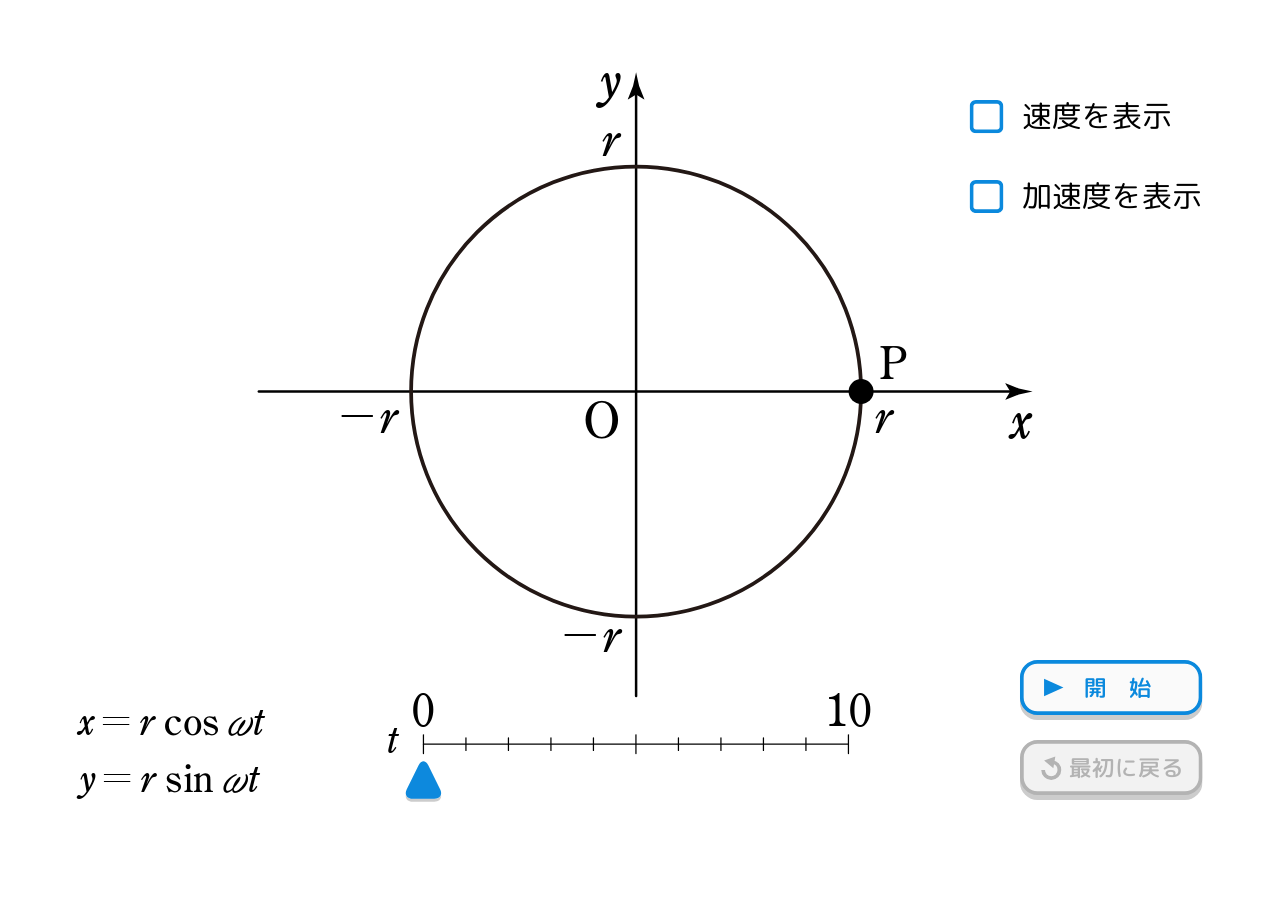
==== commit cf8d088d: "test 1" ====
--- a/CONTENT_04/index.html
+++ b/CONTENT_04/index.html
@@ -2,7 +2,7 @@
 <html lang="jp">
 
 <head>
-  <title>三角関数のグラフ1</title>
+  <title>等速円運動</title>
   <meta charset="UTF-8" />
   <meta name="viewport"
     content="width=device-width, initial-scale=1.0, minimum-scale=1.0, maximum-scale=1.0, user-scalable=0, viewport-fit=cover" />
@@ -21,330 +21,18 @@
   <script src="js/config.js" defer></script>
   <script src="js/snap.svg-min.js" defer></script>
 
-  <script src="js/index.js" defer></script>
+  <script src="js/c04.js" defer></script>
 </head>
 
 <body touch-action="none" oncontextmenu="return false">
   <div id="divBody" style="position: relative; left: 0px; top: 0px; overflow: hidden">
-    <svg id="svg_root" width="1024" height="648" viewBox="0 0 1024 648" id="rootSVG" style="left: 0px">
+    <svg id="svg_root" width="1024" height="648" viewBox="0 0 1024 648" style="left: 0px">
       <g transform="matrix(1,0,0,1,0,0)" id="background">
         <rect id="rect-bg" width="1024" height="648" style="fill: none; opacity: 0; stroke: none" />
       </g>
+
       <defs>
-        <clipPath id="clippath-6">
-          <rect x="20" y="86.98" width="984" height="328.05" style="fill: none;" />
-        </clipPath>
-        <clipPath id="clippath-10">
-          <rect width="146" height="48" style="fill: none;" />
-        </clipPath>
-        <clipPath id="clippath-11">
-          <rect width="146" height="48" style="fill: none;" />
-        </clipPath>
-        <symbol id="_一時停止-valid" data-name="一時停止-valid" viewBox="0 0 146 48">
-          <g>
-            <g>
-              <rect x="0" y="4" width="146" height="44" rx="14" ry="14" style="fill: #ccc;" />
-              <g>
-                <rect x="1.5" y="1.5" width="143" height="41" rx="12.5" ry="12.5" style="fill: #fafafa;" />
-                <path
-                  d="M132,3c6.07,0,11,4.93,11,11v16c0,6.07-4.93,11-11,11H14c-6.07,0-11-4.93-11-11V14C3,7.93,7.93,3,14,3h118M132,0H14C6.3,0,0,6.3,0,14v16c0,7.7,6.3,14,14,14h118c7.7,0,14-6.3,14-14V14c0-7.7-6.3-14-14-14h0Z"
-                  style="fill: #0b89dd;" />
-              </g>
-            </g>
-            <g>
-              <rect x="25.95" y="15.99" width="4" height="13" rx="1" ry="1" style="fill: #0b89dd;" />
-              <rect x="32.95" y="15.99" width="4" height="13" rx="1" ry="1" style="fill: #0b89dd;" />
-              <text transform="translate(48.05 28.98)"
-                style="fill: #0b89dd; font-family: rounded-mplus-1p-medium, 'Rounded M+ 1p'; font-size: 18px; font-weight: 500;">
-                <tspan x="0" y="0">一時停止</tspan>
-              </text>
-            </g>
-          </g>
-        </symbol>
-        <symbol id="_一時停止-push" data-name="一時停止-push" viewBox="0 0 146 48">
-          <g id="_一時停止-valid" data-name="一時停止-valid">
-            <g style="clip-path: url(#clippath-10);">
-              <g style="clip-path: url(#clippath-11);">
-                <rect x="0" y="4" width="146" height="44" rx="14" ry="14" style="fill: #0b89dd;" />
-              </g>
-            </g>
-            <g>
-              <rect x="25.95" y="19.99" width="4" height="13" rx="1" ry="1" style="fill: #fff;" />
-              <rect x="32.95" y="19.99" width="4" height="13" rx="1" ry="1" style="fill: #fff;" />
-              <text transform="translate(48.05 32.98)"
-                style="fill: #fff; font-family: rounded-mplus-1p-medium, 'Rounded M+ 1p'; font-size: 18px; font-weight: 500;">
-                <tspan x="0" y="0">一時停止</tspan>
-              </text>
-            </g>
-          </g>
-        </symbol>
-
-        <clipPath id="clippath-13">
-          <rect x="0" width="146" height="48" style="fill: none;" />
-        </clipPath>
-        <clipPath id="clippath-14">
-          <rect x="0" width="146" height="48" style="fill: none;" />
-        </clipPath>
-
-        <symbol id="_再開-off" data-name="再開-off" viewBox="0 0 146 48">
-          <g id="_抽出開始-off" data-name="抽出開始-off">
-            <g style="clip-path: url(#clippath-13);">
-              <g style="clip-path: url(#clippath-14);">
-                <rect x="0" y="4" width="146" height="44" rx="14" ry="14" style="fill: #ccc;" />
-                <g>
-                  <rect x="1.5" y="1.5" width="143" height="41" rx="12.5" ry="12.5" style="fill: #fafafa;" />
-                  <path
-                    d="M132,3c6.07,0,11,4.93,11,11v16c0,6.07-4.93,11-11,11H14c-6.07,0-11-4.93-11-11V14C3,7.93,7.93,3,14,3h118M132,0H14C6.3,0,0,6.3,0,14v16c0,7.7,6.3,14,14,14h118c7.7,0,14-6.3,14-14V14c0-7.7-6.3-14-14-14h0Z"
-                    style="fill: #0b89dd;" />
-                </g>
-              </g>
-              <text transform="translate(49.5 28.98) scale(.5 1)"
-                style="fill: #0b89dd; font-family: rounded-mplus-1p-medium, 'Rounded M+ 1p'; font-size: 18px; font-weight: 500;">
-                <tspan x="0" y="0">　</tspan>
-              </text>
-              <text transform="translate(51.3 28.98)"
-                style="fill: #0b89dd; font-family: rounded-mplus-1p-medium, 'Rounded M+ 1p'; font-size: 18px; font-weight: 500; letter-spacing: .5em;">
-                <tspan x="0" y="0">再開</tspan>
-              </text>
-            </g>
-            <polygon points="19.31 28.96 19.31 14.96 34.81 21.96 19.31 28.96" style="fill: #0b89dd;" />
-          </g>
-        </symbol>
-        <clipPath id="clippath-7">
-          <rect width="146" height="48" style="fill: none;" />
-        </clipPath>
-        <clipPath id="clippath-8">
-          <rect width="146" height="48" style="fill: none;" />
-        </clipPath>
-        <symbol id="_再開-on" data-name="再開-on" viewBox="0 0 146 48">
-          <g id="_抽出開始-off-2" data-name="抽出開始-off">
-            <g style="clip-path: url(#clippath-7);">
-              <g style="clip-path: url(#clippath-8);">
-                <rect y="4" width="146" height="44" rx="14" ry="14" style="fill: #0b89dd;" />
-              </g>
-              <text transform="translate(49.5 32.98) scale(.5 1)"
-                style="fill: #fff; font-family: rounded-mplus-1p-medium, 'Rounded M+ 1p'; font-size: 18px; font-weight: 500;">
-                <tspan x="0" y="0">　</tspan>
-              </text>
-              <text transform="translate(51.3 32.98)"
-                style="fill: #fff; font-family: rounded-mplus-1p-medium, 'Rounded M+ 1p'; font-size: 18px; font-weight: 500; letter-spacing: .5em;">
-                <tspan x="0" y="0">再開</tspan>
-              </text>
-            </g>
-            <polygon points="19.31 32.96 19.31 18.96 34.81 25.96 19.31 32.96" style="fill: #fff;" />
-          </g>
-        </symbol>
-        <clipPath id="clippath-16">
-          <rect y="0" width="146" height="48" style="fill: none;" />
-        </clipPath>
-        <clipPath id="clippath-17">
-          <rect y="0" width="146" height="48" style="fill: none;" />
-        </clipPath>
-        <clipPath id="clippath-18">
-          <rect y="0" width="146" height="48" style="fill: none;" />
-        </clipPath>
-        <symbol id="_最初に戻る-invalid_2" data-name="最初に戻る-invalid 2" viewBox="0 0 146 48">
-          <g style="clip-path: url(#clippath-16);">
-            <g style="clip-path: url(#clippath-17);">
-              <rect y="4" width="146" height="44" rx="14" ry="14" style="fill: #ccc;" />
-              <g>
-                <rect x="1.5" y="1.5" width="143" height="41" rx="12.5" ry="12.5" style="fill: #f2f2f2;" />
-                <path
-                  d="M132,3c6.07,0,11,4.93,11,11v16c0,6.07-4.93,11-11,11H14c-6.07,0-11-4.93-11-11V14C3,7.93,7.93,3,14,3h118M132,0H14C6.3,0,0,6.3,0,14v16C0,37.7,6.3,44,14,44h118c7.7,0,14-6.3,14-14V14c0-7.7-6.3-14-14-14h0Z"
-                  style="fill: #b3b3b3;" />
-              </g>
-            </g>
-            <text transform="translate(39.5 28.98)"
-              style="fill: #b3b3b3; font-family: rounded-mplus-1p-medium, 'Rounded M+ 1p'; font-size: 18px; font-weight: 500;">
-              <tspan x="0" y="0">最初に戻る</tspan>
-            </text>
-            <g style="clip-path: url(#clippath-18);">
-              <path d="M26.1,17.59c3.07.52,5.4,3.19,5.4,6.41,0,3.59-2.91,6.5-6.5,6.5s-6.5-2.91-6.5-6.5"
-                style="fill: none; stroke: #b3b3b3; stroke-miterlimit: 10; stroke-width: 3px;" />
-              <polygon points="26.68 22.55 19.3 16.44 28.28 13.11 26.68 22.55" style="fill: #b3b3b3;" />
-            </g>
-          </g>
-        </symbol>
-        <symbol id="_最初に戻る-off_2" data-name="最初に戻る-off 2" viewBox="0 0 146 48">
-          <g>
-            <rect x="0" y="4" width="146" height="44" rx="14" ry="14" style="fill: #ccc;" />
-            <g>
-              <rect x="1.5" y="1.5" width="143" height="41" rx="12.5" ry="12.5" style="fill: #fafafa;" />
-              <path
-                d="M132,3c6.07,0,11,4.93,11,11v16c0,6.07-4.93,11-11,11H14c-6.07,0-11-4.93-11-11V14C3,7.93,7.93,3,14,3h118M132,0H14C6.3,0,0,6.3,0,14v16c0,7.7,6.3,14,14,14h118c7.7,0,14-6.3,14-14V14c0-7.7-6.3-14-14-14h0Z"
-                style="fill: #0b89dd;" />
-            </g>
-            <rect x="0" y="0" width="146" height="48" style="fill: none;" />
-            <text transform="translate(39.5 28.98)"
-              style="fill: #0b89dd; font-family: rounded-mplus-1p-medium, 'Rounded M+ 1p'; font-size: 18px; font-weight: 500;">
-              <tspan x="0" y="0">最初に戻る</tspan>
-            </text>
-            <path d="M26.1,17.59c3.07.52,5.4,3.19,5.4,6.41,0,3.59-2.91,6.5-6.5,6.5s-6.5-2.91-6.5-6.5"
-              style="fill: none; stroke: #0b89dd; stroke-miterlimit: 10; stroke-width: 3px;" />
-            <polygon points="26.68 22.55 19.3 16.44 28.28 13.11 26.68 22.55" style="fill: #0b89dd;" />
-          </g>
-        </symbol>
-        <symbol id="_最初に戻る-on" data-name="最初に戻る-on" viewBox="0 0 146 48">
-          <g>
-            <rect y="4" width="146" height="44" rx="14" ry="14" style="fill: #0b89dd;" />
-            <text transform="translate(39.5 32.98)"
-              style="fill: #fafafa; font-family: rounded-mplus-1p-medium, 'Rounded M+ 1p'; font-size: 18px; font-weight: 500;">
-              <tspan x="0" y="0">最初に戻る</tspan>
-            </text>
-            <path d="M26.1,21.59c3.07.52,5.4,3.19,5.4,6.41,0,3.59-2.91,6.5-6.5,6.5s-6.5-2.91-6.5-6.5"
-              style="fill: none; stroke: #fafafa; stroke-miterlimit: 10; stroke-width: 3px;" />
-            <polygon points="26.68 26.55 19.3 20.44 28.28 17.11 26.68 26.55" style="fill: #fafafa;" />
-          </g>
-        </symbol>
-        <clipPath id="clippath">
-          <rect x="-866.5" y="86.98" width="405.88" height="328.05" style="fill: none;" />
-        </clipPath>
-        <clipPath id="clippath-1">
-          <rect x="357.5" y="86.98" width="628.09" height="328.05" style="fill: none;" />
-        </clipPath>
-        <clipPath id="clippath-2">
-          <rect x="1581.5" y="86.98" width="628.09" height="328.05" style="fill: none;" />
-        </clipPath>
-        <symbol id="_開始-off" data-name="開始-off" viewBox="0 0 146 48">
-          <g id="_抽出開始-off" data-name="抽出開始-off">
-            <g style="clip-path: url(#clippath-3);">
-              <g style="clip-path: url(#clippath-4);">
-                <rect y="4" width="146" height="44" rx="14" ry="14" style="fill: #ccc;" />
-                <g>
-                  <rect x="1.5" y="1.5" width="143" height="41" rx="12.5" ry="12.5" style="fill: #fafafa;" />
-                  <path
-                    d="M132,3c6.07,0,11,4.93,11,11v16c0,6.07-4.93,11-11,11H14c-6.07,0-11-4.93-11-11V14C3,7.93,7.93,3,14,3h118M132,0H14C6.3,0,0,6.3,0,14v16C0,37.7,6.3,44,14,44h118c7.7,0,14-6.3,14-14V14c0-7.7-6.3-14-14-14h0Z"
-                    style="fill: #0b89dd;" />
-                </g>
-              </g>
-              <text transform="translate(49.5 28.98) scale(.5 1)"
-                style="fill: #0b89dd; font-family: rounded-mplus-1p-medium, 'Rounded M+ 1p'; font-size: 18px; font-weight: 500;">
-                <tspan x="0" y="0">　</tspan>
-              </text>
-              <text transform="translate(51.3 28.98)"
-                style="fill: #0b89dd; font-family: rounded-mplus-1p-medium, 'Rounded M+ 1p'; font-size: 18px; font-weight: 500;">
-                <tspan x="0" y="0" style="letter-spacing: .5em;">開</tspan>
-                <tspan x="27" y="0">始</tspan>
-              </text>
-            </g>
-            <polygon points="19.31 28.96 19.31 14.96 34.81 21.96 19.31 28.96" style="fill: #0b89dd;" />
-          </g>
-        </symbol>
-
-        <clipPath id="clippath-4">
-          <rect width="146" height="48" style="fill: none;" />
-        </clipPath>
-        <clipPath id="clippath-5">
-          <rect width="146" height="48" style="fill: none;" />
-        </clipPath>
-        <symbol id="_開始-on" data-name="開始-on" viewBox="0 0 146 48">
-          <g id="_抽出開始-off-4" data-name="抽出開始-off">
-            <g style="clip-path: url(#clippath-4);">
-              <g style="clip-path: url(#clippath-5);">
-                <rect y="4" width="146" height="44" rx="14" ry="14" style="fill: #0b89dd;" />
-              </g>
-              <text transform="translate(49.5 32.98) scale(.5 1)"
-                style="fill: #fff; font-family: rounded-mplus-1p-medium, 'Rounded M+ 1p'; font-size: 18px; font-weight: 500;">
-                <tspan x="0" y="0">　</tspan>
-              </text>
-              <text transform="translate(51.3 32.98)"
-                style="fill: #fff; font-family: rounded-mplus-1p-medium, 'Rounded M+ 1p'; font-size: 18px; font-weight: 500;">
-                <tspan x="0" y="0" style="letter-spacing: .5em;">開</tspan>
-                <tspan x="27" y="0">始</tspan>
-              </text>
-            </g>
-            <polygon points="19.31 32.96 19.31 18.96 34.81 25.96 19.31 32.96" style="fill: #fff;" />
-          </g>
-        </symbol>
-        <symbol id="_開始-on_2" data-name="開始-on 2" viewBox="0 0 146 48">
-          <g>
-            <g id="_抽出開始-off-4" data-name="抽出開始-off">
-              <g style="clip-path: url(#clippath-10);">
-                <g style="clip-path: url(#clippath-11);">
-                  <rect y="4" width="146" height="44" rx="14" ry="14" style="fill: #0b89dd;" />
-                </g>
-              </g>
-              <polygon points="19.31 32.96 19.31 18.96 34.81 25.96 19.31 32.96" style="fill: #fff;" />
-            </g>
-            <g id="_最初に戻る-off_2-5" data-name="最初に戻る-off_2">
-              <text transform="translate(51.3 32.98)"
-                style="fill: #fff; font-family: rounded-mplus-1p-medium, 'Rounded M+ 1p'; font-size: 18px; font-weight: 500;">
-                <tspan x="0" y="0" style="letter-spacing: 1em;">開</tspan>
-                <tspan x="36" y="0">始</tspan>
-              </text>
-            </g>
-          </g>
-        </symbol>
-        <symbol id="_開始-off_2" data-name="開始-off 2" viewBox="0 0 146 48">
-          <g>
-            <g id="_抽出開始-off-3" data-name="抽出開始-off">
-              <g style="clip-path: url(#clippath-7);">
-                <g style="clip-path: url(#clippath-8);">
-                  <rect y="4" width="146" height="44" rx="14" ry="14" style="fill: #ccc;" />
-                  <g>
-                    <rect x="1.5" y="1.5" width="143" height="41" rx="12.5" ry="12.5" style="fill: #fafafa;" />
-                    <path
-                      d="M132,3c6.07,0,11,4.93,11,11v16c0,6.07-4.93,11-11,11H14c-6.07,0-11-4.93-11-11V14C3,7.93,7.93,3,14,3h118M132,0H14C6.3,0,0,6.3,0,14v16C0,37.7,6.3,44,14,44h118c7.7,0,14-6.3,14-14V14c0-7.7-6.3-14-14-14h0Z"
-                      style="fill: #0b89dd;" />
-                  </g>
-                </g>
-              </g>
-              <polygon points="19.31 28.96 19.31 14.96 34.81 21.96 19.31 28.96" style="fill: #0b89dd;" />
-            </g>
-            <g id="_最初に戻る-off_2-4" data-name="最初に戻る-off_2">
-              <!-- <text transform="translate(58.36 28.98)" style="fill: #0b89dd; font-family: rounded-mplus-1p-medium, 'Rounded M+ 1p'; font-size: 18px; font-weight: 500;"><tspan x="0" y="0" style="letter-spacing: 1em;">開</tspan><tspan x="36" y="0">始</tspan></text> -->
-              <text transform="translate(51.3 28.98)"
-                style="fill: #0b89dd; font-family: rounded-mplus-1p-medium, 'Rounded M+ 1p'; font-size: 18px; font-weight: 500;">
-                <tspan x="0" y="0" style="letter-spacing: 1em;">開</tspan>
-                <tspan x="36" y="0">始</tspan>
-              </text>
-            </g>
-          </g>
-        </symbol>
-        <symbol id="_再開-on_2" data-name="再開-on 2" viewBox="0 0 146 48">
-          <g>
-            <g id="_抽出開始-off-2" data-name="抽出開始-off">
-              <g style="clip-path: url(#clippath-16);">
-                <g style="clip-path: url(#clippath-17);">
-                  <rect y="4" width="146" height="44" rx="14" ry="14" style="fill: #0b89dd;" />
-                </g>
-              </g>
-              <polygon points="19.31 32.96 19.31 18.96 34.81 25.96 19.31 32.96" style="fill: #fff;" />
-            </g>
-            <g id="_最初に戻る-off_2-2" data-name="最初に戻る-off_2">
-              <text transform="translate(51.3 32.98)"
-                style="fill: #fff; font-family: rounded-mplus-1p-medium, 'Rounded M+ 1p'; font-size: 18px; font-weight: 500;">
-                <tspan x="0" y="0" style="letter-spacing: 1em;">再</tspan>
-                <tspan x="36" y="0">開</tspan>
-              </text>
-            </g>
-          </g>
-        </symbol>
-        <symbol id="_再開-off_2" data-name="再開-off 2" viewBox="0 0 146 48">
-          <g>
-            <g id="_抽出開始-off" data-name="抽出開始-off">
-              <g style="clip-path: url(#clippath-13);">
-                <g style="clip-path: url(#clippath-14);">
-                  <rect x="0" y="4" width="146" height="44" rx="14" ry="14" style="fill: #ccc;" />
-                  <g>
-                    <rect x="1.5" y="1.5" width="143" height="41" rx="12.5" ry="12.5" style="fill: #fafafa;" />
-                    <path
-                      d="M132,3c6.07,0,11,4.93,11,11v16c0,6.07-4.93,11-11,11H14c-6.07,0-11-4.93-11-11V14C3,7.93,7.93,3,14,3h118M132,0H14C6.3,0,0,6.3,0,14v16c0,7.7,6.3,14,14,14h118c7.7,0,14-6.3,14-14V14c0-7.7-6.3-14-14-14h0Z"
-                      style="fill: #0b89dd;" />
-                  </g>
-                </g>
-              </g>
-              <polygon points="19.31 28.96 19.31 14.96 34.81 21.96 19.31 28.96" style="fill: #0b89dd;" />
-            </g>
-            <g id="_最初に戻る-off_2" data-name="最初に戻る-off_2">
-              <text transform="translate(51.3 28.98)"
-                style="fill: #0b89dd; font-family: rounded-mplus-1p-medium, 'Rounded M+ 1p'; font-size: 18px; font-weight: 500;">
-                <tspan x="0" y="0" style="letter-spacing: 1em;">再</tspan>
-                <tspan x="36" y="0">開</tspan>
-              </text>
-            </g>
-          </g>
-        </symbol>
+        <!-- Filter Shadow -->
         <filter id="drop-shadow-1" filterUnits="userSpaceOnUse">
           <feOffset dx="0" dy="2.5" />
           <feGaussianBlur result="blur" stdDeviation="0" />
@@ -352,647 +40,376 @@
           <feComposite in2="blur" operator="in" />
           <feComposite in="SourceGraphic" />
         </filter>
-        <clipPath id="clippath-1_">
-          <rect x="362.8" y="103.9" width="392" height="300" style="fill: none;" />
-        </clipPath>
-        <clipPath id="clippath-2_">
-          <rect x="1586.8" y="103.9" width="614.4" height="300" style="fill: none;" />
-        </clipPath>
+
+        <!-- Checkbox Symbols -->
+        <symbol id="checkbox" viewBox="0 0 27 26.47">
+          <rect x="1.5" y="1.5" width="24" height="23.47" rx="3.5" ry="3.5" style="fill:#fff; stroke-width:0px;" />
+          <path d="m22,3c1.08,0,2,.92,2,2v16.47c0,1.08-.92,2-2,2H5c-1.08,0-2-.92-2-2V5c0-1.08.92-2,2-2h17m0-3H5C2.25,0,0,2.25,0,5v16.47c0,2.75,2.25,5,5,5h17c2.75,0,5-2.25,5-5V5c0-2.75-2.25-5-5-5h0Z" style="fill:#0b89dd; stroke-width:0px;" />
+          <polyline points="6.45 9.34 11.28 17.33 21.09 6.89" style="fill:none; stroke:#fff; stroke-miterlimit:10; stroke-width:4px;" />
+        </symbol>
+
+        <symbol id="checkbox_-_checked" viewBox="0 0 27 26.47">
+          <rect x="1.5" y="1.5" width="24" height="23.47" rx="3.5" ry="3.5" style="fill:#fff; stroke-width:0px;" />
+          <path d="m22,3c1.08,0,2,.92,2,2v16.47c0,1.08-.92,2-2,2H5c-1.08,0-2-.92-2-2V5c0-1.08.92-2,2-2h17m0-3H5C2.25,0,0,2.25,0,5v16.47c0,2.75,2.25,5,5,5h17c2.75,0,5-2.25,5-5V5c0-2.75-2.25-5-5-5h0Z" style="fill:#0b89dd; stroke-width:0px;" />
+          <polyline points="6.45 9.34 11.28 17.33 21.09 6.89" style="fill:none; stroke:#0b89dd; stroke-miterlimit:10; stroke-width:4px;" />
+        </symbol>
+
+        <!-- Button Symbols: 開始 (Start) -->
+        <symbol id="_開始-off_2" viewBox="0 0 146 48">
+          <g>
+            <rect y="4" width="146" height="44" rx="14" ry="14" style="fill:#ccc; stroke-width:0px;" />
+            <rect x="1.5" y="1.5" width="143" height="41" rx="12.5" ry="12.5" style="fill:#fafafa; stroke-width:0px;" />
+            <path d="m132,3c6.07,0,11,4.93,11,11v16c0,6.07-4.93,11-11,11H14c-6.07,0-11-4.93-11-11V14C3,7.93,7.93,3,14,3h118m0-3H14C6.3,0,0,6.3,0,14v16C0,37.7,6.3,44,14,44h118c7.7,0,14-6.3,14-14V14c0-7.7-6.3-14-14-14h0Z" style="fill:#0b89dd; stroke-width:0px;" />
+            <polygon points="19.31 28.96 19.31 14.96 34.81 21.96 19.31 28.96" style="fill:#0b89dd; stroke-width:0px;" />
+            <text transform="translate(51.36 28.98)" style="fill:#0b89dd; font-family:rounded-mplus-1p-medium, 'Rounded M+ 1p'; font-size:18px; font-weight:500;">
+              <tspan x="0" y="0" style="letter-spacing:1em;">開</tspan>
+              <tspan x="36" y="0">始</tspan>
+            </text>
+          </g>
+        </symbol>
+
+        <symbol id="_開始-on_2" viewBox="0 0 146 48">
+          <g>
+            <rect y="4" width="146" height="44" rx="14" ry="14" style="fill:#0b89dd; stroke-width:0px;" />
+            <polygon points="19.31 32.96 19.31 18.96 34.81 25.96 19.31 32.96" style="fill:#fff; stroke-width:0px;" />
+            <text transform="translate(51.36 32.98)" style="fill:#fff; font-family:rounded-mplus-1p-medium, 'Rounded M+ 1p'; font-size:18px; font-weight:500;">
+              <tspan x="0" y="0" style="letter-spacing:1em;">開</tspan>
+              <tspan x="36" y="0">始</tspan>
+            </text>
+          </g>
+        </symbol>
+
+        <symbol id="_開始-invalid_2-2" viewBox="0 0 146 48">
+          <g>
+            <rect y="4" width="146" height="44" rx="14" ry="14" style="fill:#ccc; stroke-width:0px;" />
+            <rect x="1.5" y="1.5" width="143" height="41" rx="12.5" ry="12.5" style="fill:#f2f2f2; stroke-width:0px;" />
+            <path d="m132,3c6.07,0,11,4.93,11,11v16c0,6.07-4.93,11-11,11H14c-6.07,0-11-4.93-11-11V14C3,7.93,7.93,3,14,3h118m0-3H14C6.3,0,0,6.3,0,14v16C0,37.7,6.3,44,14,44h118c7.7,0,14-6.3,14-14V14c0-7.7-6.3-14-14-14h0Z" style="fill:#b3b3b3; stroke-width:0px;" />
+            <polygon points="19.31 28.96 19.31 14.96 34.81 21.96 19.31 28.96" style="fill:#b3b3b3; stroke-width:0px;" />
+            <text transform="translate(51.36 28.98)" style="fill:#b3b3b3; font-family:rounded-mplus-1p-medium, 'Rounded M+ 1p'; font-size:18px; font-weight:500;">
+              <tspan x="0" y="0" style="letter-spacing:1em;">開</tspan>
+              <tspan x="36" y="0">始</tspan>
+            </text>
+          </g>
+        </symbol>
+
+        <!-- Button Symbols: 一時停止 (Pause) -->
+        <symbol id="_一時停止-valid_2" viewBox="0 0 146 48">
+          <g>
+            <rect x="0" y="4" width="146" height="44" rx="14" ry="14" style="fill:#ccc; stroke-width:0px;" />
+            <rect x="1.5" y="1.5" width="143" height="41" rx="12.5" ry="12.5" style="fill:#fafafa; stroke-width:0px;" />
+            <path d="m132,3c6.07,0,11,4.93,11,11v16c0,6.07-4.93,11-11,11H14c-6.07,0-11-4.93-11-11V14C3,7.93,7.93,3,14,3h118m0-3H14C6.3,0,0,6.3,0,14v16c0,7.7,6.3,14,14,14h118c7.7,0,14-6.3,14-14V14c0-7.7-6.3-14-14-14h0Z" style="fill:#0b89dd; stroke-width:0px;" />
+            <rect x="25.95" y="15.99" width="4" height="13" rx="1" ry="1" style="fill:#0b89dd; stroke-width:0px;" />
+            <rect x="32.95" y="15.99" width="4" height="13" rx="1" ry="1" style="fill:#0b89dd; stroke-width:0px;" />
+            <text transform="translate(48.05 28.98)" style="fill:#0b89dd; font-family:rounded-mplus-1p-medium, 'Rounded M+ 1p'; font-size:18px; font-weight:500;">
+              <tspan x="0" y="0">一時停止</tspan>
+            </text>
+          </g>
+        </symbol>
+
+        <symbol id="_一時停止-push_2" viewBox="0 0 146 48">
+          <g>
+            <rect x="0" y="4" width="146" height="44" rx="14" ry="14" style="fill:#0b89dd; stroke-width:0px;" />
+            <rect x="25.95" y="19.99" width="4" height="13" rx="1" ry="1" style="fill:#fff; stroke-width:0px;" />
+            <rect x="32.95" y="19.99" width="4" height="13" rx="1" ry="1" style="fill:#fff; stroke-width:0px;" />
+            <text transform="translate(48.05 32.98)" style="fill:#fff; font-family:rounded-mplus-1p-medium, 'Rounded M+ 1p'; font-size:18px; font-weight:500;">
+              <tspan x="0" y="0">一時停止</tspan>
+            </text>
+          </g>
+        </symbol>
+
+        <!-- Button Symbols: 再開 (Resume) -->
+        <symbol id="_再開-off_2" viewBox="0 0 146 48">
+          <g>
+            <rect x="0" y="4" width="146" height="44" rx="14" ry="14" style="fill:#ccc; stroke-width:0px;" />
+            <rect x="1.5" y="1.5" width="143" height="41" rx="12.5" ry="12.5" style="fill:#fafafa; stroke-width:0px;" />
+            <path d="m132,3c6.07,0,11,4.93,11,11v16c0,6.07-4.93,11-11,11H14c-6.07,0-11-4.93-11-11V14C3,7.93,7.93,3,14,3h118m0-3H14C6.3,0,0,6.3,0,14v16c0,7.7,6.3,14,14,14h118c7.7,0,14-6.3,14-14V14c0-7.7-6.3-14-14-14h0Z" style="fill:#0b89dd; stroke-width:0px;" />
+            <polygon points="19.31 28.96 19.31 14.96 34.81 21.96 19.31 28.96" style="fill:#0b89dd; stroke-width:0px;" />
+            <text transform="translate(51.57 28.98)" style="fill:#0b89dd; font-family:rounded-mplus-1p-medium, 'Rounded M+ 1p'; font-size:18px; font-weight:500;">
+              <tspan x="0" y="0" style="letter-spacing:1em;">再</tspan>
+              <tspan x="36" y="0">開</tspan>
+            </text>
+          </g>
+        </symbol>
+
+        <symbol id="_再開-on_2" viewBox="0 0 146 48">
+          <g>
+            <rect y="4" width="146" height="44" rx="14" ry="14" style="fill:#0b89dd; stroke-width:0px;" />
+            <polygon points="19.31 32.96 19.31 18.96 34.81 25.96 19.31 32.96" style="fill:#fff; stroke-width:0px;" />
+            <text transform="translate(51.39 32.98)" style="fill:#fff; font-family:rounded-mplus-1p-medium, 'Rounded M+ 1p'; font-size:18px; font-weight:500;">
+              <tspan x="0" y="0" style="letter-spacing:1em;">再</tspan>
+              <tspan x="36" y="0">開</tspan>
+            </text>
+          </g>
+        </symbol>
+
+        <symbol id="_再開-invalid_2" viewBox="0 0 146 48">
+          <g>
+            <rect x="0" y="4" width="146" height="44" rx="14" ry="14" style="fill:#ccc; stroke-width:0px;" />
+            <rect x="1.5" y="1.5" width="143" height="41" rx="12.5" ry="12.5" style="fill:#f2f2f2; stroke-width:0px;" />
+            <path d="m132,3c6.07,0,11,4.93,11,11v16c0,6.07-4.93,11-11,11H14c-6.07,0-11-4.93-11-11V14C3,7.93,7.93,3,14,3h118m0-3H14C6.3,0,0,6.3,0,14v16c0,7.7,6.3,14,14,14h118c7.7,0,14-6.3,14-14V14c0-7.7-6.3-14-14-14h0Z" style="fill:#b3b3b3; stroke-width:0px;" />
+            <polygon points="19.31 28.96 19.31 14.96 34.81 21.96 19.31 28.96" style="fill:#b3b3b3; stroke-width:0px;" />
+            <text transform="translate(51.36 28.98)" style="fill:#b3b3b3; font-family:rounded-mplus-1p-medium, 'Rounded M+ 1p'; font-size:18px; font-weight:500;">
+              <tspan x="0" y="0" style="letter-spacing:1em;">再</tspan>
+              <tspan x="36" y="0">開</tspan>
+            </text>
+          </g>
+        </symbol>
+
+        <!-- Button Symbols: 最初に戻る (Reset) -->
+        <symbol id="_最初に戻る-off_2-7" viewBox="0 0 146 48">
+          <g>
+            <rect y="4" width="146" height="44" rx="14" ry="14" style="fill:#ccc; stroke-width:0px;" />
+            <rect x="1.5" y="1.5" width="143" height="41" rx="12.5" ry="12.5" style="fill:#fafafa; stroke-width:0px;" />
+            <path d="m132,3c6.07,0,11,4.93,11,11v16c0,6.07-4.93,11-11,11H14c-6.07,0-11-4.93-11-11V14C3,7.93,7.93,3,14,3h118m0-3H14C6.3,0,0,6.3,0,14v16C0,37.7,6.3,44,14,44h118c7.7,0,14-6.3,14-14V14c0-7.7-6.3-14-14-14h0Z" style="fill:#0b89dd; stroke-width:0px;" />
+            <text transform="translate(39.5 28.98)" style="fill:#0b89dd; font-family:rounded-mplus-1p-medium, 'Rounded M+ 1p'; font-size:18px; font-weight:500;">
+              <tspan x="0" y="0">最初に戻る</tspan>
+            </text>
+            <path d="m26.1,17.59c3.07.52,5.4,3.19,5.4,6.41,0,3.59-2.91,6.5-6.5,6.5s-6.5-2.91-6.5-6.5" style="fill:none; stroke:#0b89dd; stroke-miterlimit:10; stroke-width:3px;" />
+            <polygon points="26.68 22.55 19.3 16.44 28.28 13.11 26.68 22.55" style="fill:#0b89dd; stroke-width:0px;" />
+          </g>
+        </symbol>
+
+        <symbol id="_最初に戻る-on" viewBox="0 0 146 48">
+          <g>
+            <rect y="4" width="146" height="44" rx="14" ry="14" style="fill:#0b89dd; stroke-width:0px;" />
+            <text transform="translate(39.5 32.98)" style="fill:#fafafa; font-family:rounded-mplus-1p-medium, 'Rounded M+ 1p'; font-size:18px; font-weight:500;">
+              <tspan x="0" y="0">最初に戻る</tspan>
+            </text>
+            <path d="m26.1,21.59c3.07.52,5.4,3.19,5.4,6.41,0,3.59-2.91,6.5-6.5,6.5s-6.5-2.91-6.5-6.5" style="fill:none; stroke:#fafafa; stroke-miterlimit:10; stroke-width:3px;" />
+            <polygon points="26.68 26.55 19.3 20.44 28.28 17.11 26.68 26.55" style="fill:#fafafa; stroke-width:0px;" />
+          </g>
+        </symbol>
+
+        <symbol id="_最初に戻る-invalid_2" viewBox="0 0 146 48">
+          <g>
+            <rect y="4" width="146" height="44" rx="14" ry="14" style="fill:#ccc; stroke-width:0px;" />
+            <rect x="1.5" y="1.5" width="143" height="41" rx="12.5" ry="12.5" style="fill:#f2f2f2; stroke-width:0px;" />
+            <path d="m132,3c6.07,0,11,4.93,11,11v16c0,6.07-4.93,11-11,11H14c-6.07,0-11-4.93-11-11V14C3,7.93,7.93,3,14,3h118m0-3H14C6.3,0,0,6.3,0,14v16C0,37.7,6.3,44,14,44h118c7.7,0,14-6.3,14-14V14c0-7.7-6.3-14-14-14h0Z" style="fill:#b3b3b3; stroke-width:0px;" />
+            <text transform="translate(39.5 28.98)" style="fill:#b3b3b3; font-family:rounded-mplus-1p-medium, 'Rounded M+ 1p'; font-size:18px; font-weight:500;">
+              <tspan x="0" y="0">最初に戻る</tspan>
+            </text>
+            <path d="m26.1,17.59c3.07.52,5.4,3.19,5.4,6.41,0,3.59-2.91,6.5-6.5,6.5s-6.5-2.91-6.5-6.5" style="fill:none; stroke:#b3b3b3; stroke-miterlimit:10; stroke-width:3px;" />
+            <polygon points="26.68 22.55 19.3 16.44 28.28 13.11 26.68 22.55" style="fill:#b3b3b3; stroke-width:0px;" />
+          </g>
+        </symbol>
+
         <marker id="arrowhead" markerWidth="18.21" markerHeight="11" refX="2" refY="3.2" orient="auto">
-          <polygon style="fill: #44CC00;" transform="scale(0.52 0.52)"
+          <polygon style="fill:#231815;" transform="scale(0.52 0.52)"
             points="3.3 5.6, 0.01 0.2, 0.2 0.07, 9.01 3.57, 18.22 5.57, 9.01 7.57, 0.2 11.07, 0.01 10.97"></polygon>
         </marker>
       </defs>
 
-      <g id="buttons">
+      <!-- Graph Layer: Coordinate Axes, Origin, Labels, Formulas -->
+      <g id="graph">
+        <!-- Formula Labels -->
+        <text transform="translate(63.08 597.42)" style="font-size:30px;">
+          <tspan x="0" y="0" style="font-family:A-SOTMathCenturyStd-Regular, 'A-SukenOT MathCentury Std'; letter-spacing:.12em;">y=r</tspan>
+          <tspan x="68.61" y="0" style="font-family:A-SOTCenturyStd-Regular, 'A-SukenOT Century Std';">si</tspan>
+          <tspan x="91.62" y="0" style="font-family:A-SOTCenturyStd-Regular, 'A-SukenOT Century Std'; letter-spacing:.12em;">n</tspan>
+          <tspan x="112.56" y="0" style="font-family:A-SOTGirishaStd-Italic, 'A-SukenOT Girisha Std'; font-style:italic;">x</tspan>
+          <tspan x="134.4" y="0" style="font-family:A-SOTMathCenturyStd-Regular, 'A-SukenOT MathCentury Std';">t</tspan>
+        </text>
+        <text transform="translate(62.27 551.63)" style="font-size:30px;">
+          <tspan x="0" y="0" style="font-family:A-SOTMathCenturyStd-Regular, 'A-SukenOT MathCentury Std'; letter-spacing:.12em;">x=r</tspan>
+          <tspan x="68.82" y="0" style="font-family:A-SOTCenturyStd-Regular, 'A-SukenOT Century Std'; letter-spacing:0em;">co</tspan>
+          <tspan x="99.72" y="0" style="font-family:A-SOTCenturyStd-Regular, 'A-SukenOT Century Std'; letter-spacing:.12em;">s</tspan>
+          <tspan x="117.51" y="0" style="font-family:A-SOTGirishaStd-Italic, 'A-SukenOT Girisha Std'; font-style:italic;">x</tspan>
+          <tspan x="139.35" y="0" style="font-family:A-SOTMathCenturyStd-Regular, 'A-SukenOT MathCentury Std';">t</tspan>
+        </text>
+
+        <!-- Origin Label O -->
+        <text transform="translate(466.01 314.13)" style="font-family:A-SOTCenturyStd-Regular, 'A-SukenOT Century Std'; font-size:40px;">
+          <tspan x="0" y="0">O</tspan>
+        </text>
+
+        <!-- X Axis -->
+        <text transform="translate(807.93 314.13)" style="font-family:A-SOTMathCenturyStd-Regular, 'A-SukenOT MathCentury Std'; font-size:40px; isolation:isolate;">
+          <tspan x="0" y="0">x</tspan>
+        </text>
+        <line x1="207.09" y1="277.22" x2="811.41" y2="277.22" style="fill:none; stroke:#000; stroke-linecap:round; stroke-miterlimit:10; stroke-width:2px;" />
+        <path d="m808.18,277.22l-3.94-6.49.22-.15,10.58,4.2c3.68.81,7.37,1.62,11.05,2.43-3.68.81-7.37,1.62-11.05,2.43l-10.58,4.2-.22-.11,3.94-6.52Z" style="stroke-width:0px;" />
+
+        <!-- Y Axis -->
+        <text transform="translate(479.09 42.29)" style="font-family:A-SOTMathCenturyStd-Regular, 'A-SukenOT MathCentury Std'; font-size:40px; isolation:isolate;">
+          <tspan x="0" y="0">y</tspan>
+        </text>
+        <line x1="508.88" y1="520.73" x2="508.88" y2="36.4" style="fill:none; stroke:#000; stroke-linecap:round; stroke-miterlimit:10; stroke-width:2px;" />
+        <path d="m508.88,39.63l-6.49,3.94-.15-.22,4.2-10.58c.81-3.68,1.62-7.37,2.43-11.05.81,3.68,1.62,7.37,2.43,11.05l4.2,10.58-.11.22-6.52-3.94Z" style="stroke-width:0px;" />
+
+        <!-- Axis Value Marks r, -r -->
+        <text transform="translate(698.16 310.67)" style="font-family:A-SOTMathCenturyStd-Regular, 'A-SukenOT MathCentury Std'; font-size:36px;">
+          <tspan x="0" y="0">r</tspan>
+        </text>
+        <text transform="translate(269.34 310.67)" style="font-family:A-SOTMathCenturyStd-Regular, 'A-SukenOT MathCentury Std'; font-size:36px;">
+          <tspan x="0" y="0">-r</tspan>
+        </text>
+        <text transform="translate(480.02 89.02)" style="font-family:A-SOTMathCenturyStd-Regular, 'A-SukenOT MathCentury Std'; font-size:36px;">
+          <tspan x="0" y="0">r</tspan>
+        </text>
+        <text transform="translate(447.62 485.51)" style="font-family:A-SOTMathCenturyStd-Regular, 'A-SukenOT MathCentury Std'; font-size:36px;">
+          <tspan x="0" y="0">-r</tspan>
+        </text>
+      </g>
+
+      <!-- Scrollbar Layer (Time t slider: t=0 -> 10) -->
+      <g id="scrollbar">
+        <text transform="translate(329.75 544.58)" style="font-family:A-SOTMathCenturyStd-Regular, 'A-SukenOT MathCentury Std'; font-size:36px;">
+          <tspan x="0" y="0">0</tspan>
+        </text>
+        <text id="label-t-max" transform="translate(660.75 544.58)" style="font-family:A-SOTMathCenturyStd-Regular, 'A-SukenOT MathCentury Std'; font-size:36px;">
+          <tspan x="0" y="0">10</tspan>
+        </text>
+        <!-- Scale Ticks -->
+        <line x1="338.75" y1="551.84" x2="338.75" y2="566.84" style="fill:none; stroke:#000; stroke-linecap:round; stroke-miterlimit:10;" />
+        <line x1="372.75" y1="554.34" x2="372.75" y2="564.34" style="fill:none; stroke:#000; stroke-linecap:round; stroke-miterlimit:10;" />
+        <line x1="406.75" y1="554.34" x2="406.75" y2="564.34" style="fill:none; stroke:#000; stroke-linecap:round; stroke-miterlimit:10;" />
+        <line x1="440.75" y1="554.34" x2="440.75" y2="564.34" style="fill:none; stroke:#000; stroke-linecap:round; stroke-miterlimit:10;" />
+        <line x1="474.75" y1="554.34" x2="474.75" y2="564.34" style="fill:none; stroke:#000; stroke-linecap:round; stroke-miterlimit:10;" />
+        <line x1="508.75" y1="551.84" x2="508.75" y2="566.84" style="fill:none; stroke:#000; stroke-linecap:round; stroke-miterlimit:10;" />
+        <line x1="542.75" y1="554.34" x2="542.75" y2="564.34" style="fill:none; stroke:#000; stroke-linecap:round; stroke-miterlimit:10;" />
+        <line x1="576.75" y1="554.34" x2="576.75" y2="564.34" style="fill:none; stroke:#000; stroke-linecap:round; stroke-miterlimit:10;" />
+        <line x1="610.75" y1="554.34" x2="610.75" y2="564.34" style="fill:none; stroke:#000; stroke-linecap:round; stroke-miterlimit:10;" />
+        <line x1="644.75" y1="554.34" x2="644.75" y2="564.34" style="fill:none; stroke:#000; stroke-linecap:round; stroke-miterlimit:10;" />
+        <line x1="678.75" y1="551.84" x2="678.75" y2="566.84" style="fill:none; stroke:#000; stroke-linecap:round; stroke-miterlimit:10;" />
+        <!-- Axis Line -->
+        <line x1="678.75" y1="559.34" x2="338.75" y2="559.34" style="fill:none; stroke:#000; stroke-linecap:round; stroke-miterlimit:10;" />
+
+        <text transform="translate(308.88 566.65)" style="font-family:A-SOTMathCenturyStd-Regular, 'A-SukenOT MathCentury Std'; font-size:30px;">
+          <tspan x="0" y="0">t</tspan>
+        </text>
+
+        <!-- Drag Slider Interactive Zone -->
+        <rect id="slider" class="slider-bar cursor-pointer" x="338.75" y="535" width="340" height="65"
+          style="fill: white; opacity: 0.001; stroke: none;" />
+
+        <!-- Drag Point Thumb -->
+        <g id="drag-point-container" transform="translate(0, 0)">
+          <path id="drag-point" class="slider-bar cursor-pointer"
+            d="m334.89,576.28c2.12-4.27,5.59-4.27,7.72,0l9.47,19.04c2.12,4.27.02,7.76-4.68,7.76h-17.3c-4.69,0-6.8-3.49-4.68-7.76l9.47-19.04Z"
+            style="fill:#0b89dd; filter:url(#drop-shadow-1); stroke-width:0px;" />
+        </g>
+      </g>
+
+      <!-- Geometry Objects: Circle Orbit, OP Segment, Omega T Arc & Label -->
+      <g id="object">
+        <!-- Main Circular Orbit (Radius r = 180, Center (508.88, 277.22)) -->
+        <circle cx="508.88" cy="277.22" r="180" style="fill:none; stroke:#231815; stroke-width:3px;" />
+
+        <!-- Connecting Line OP -->
+        <line id="lineOP" x1="508.88" y1="277.22" x2="508.88" y2="97.22"
+          style="fill:none; stroke:#231815; stroke-width:2px; visibility:hidden;" />
+
+        <!-- Angle Arc / Spiral Curve for omega*t -->
+        <polyline id="arrowAngle" points=""
+          style="fill:none; stroke:#231815; stroke-miterlimit:10; stroke-width:2px; visibility:hidden;" />
+        <polygon id="arrowheadAngle" points=""
+          style="fill:#231815; stroke-width:0px; visibility:hidden;" />
+
+        <!-- Omega T Label -->
+        <g id="textOmegaT" style="visibility:hidden;">
+          <text transform="translate(0 0)" style="font-size:36px;">
+            <tspan x="0" y="0" style="font-family:A-SOTGirishaStd-Italic, 'A-SukenOT Girisha Std'; font-style:italic;">x</tspan>
+            <tspan x="26.21" y="0" style="font-family:A-SOTMathCenturyStd-Regular, 'A-SukenOT MathCentury Std';">t</tspan>
+          </text>
+        </g>
+      </g>
+
+      <!-- Physical Arrows Layer: Velocity Vector (v) & Acceleration Vector (a) -->
+      <g id="arrow">
+        <!-- Acceleration Vector (Blue #0b89dd) -->
+        <g id="groupAcceleration" style="visibility:hidden;">
+          <line id="lineA" x1="508.88" y1="97.22" x2="508.88" y2="154.5" style="fill:none; stroke:#0b89dd; stroke-width:5px;" />
+          <polygon id="arrowheadA" points="503.06 150.53 508.88 172.22 514.69 150.53 503.06 150.53" style="fill:#0b89dd; stroke-width:0px;" />
+          <g id="labelA" transform="translate(471.06 155.12)">
+            <text style="fill:#0b89dd; font-family:A-SOTGirishaStd-Italic, 'A-SukenOT Girisha Std'; font-size:36px; font-style:italic;">
+              <tspan x="0" y="0">a</tspan>
+            </text>
+            <line x1="1.72" y1="-25.76" x2="16.41" y2="-25.76" style="fill:none; stroke:#0b89dd; stroke-width:1.5px;" />
+            <polygon points="15.22 -24.02 21.72 -25.76 15.22 -27.5 15.22 -24.02" style="fill:#0b89dd; stroke-width:0px;" />
+          </g>
+        </g>
+
+        <!-- Velocity Vector (Orange-Red #ff4b00) -->
+        <g id="groupVelocity" style="visibility:hidden;">
+          <line id="lineV" x1="508.88" y1="97.22" x2="414.09" y2="97.22" style="fill:none; stroke:#ff4b00; stroke-width:5px;" />
+          <polygon id="arrowheadV" points="418.06 91.4 396.38 97.22 418.06 103.03 418.06 91.4" style="fill:#ff4b00; stroke-width:0px;" />
+          <g id="labelV" transform="translate(408.98 79.34)">
+            <text style="fill:#ff4b00; font-family:A-SOTMathCenturyStd-Regular, 'A-SukenOT MathCentury Std'; font-size:36px;">
+              <tspan x="0" y="0">v</tspan>
+            </text>
+            <line x1="1.72" y1="-25.76" x2="16.4" y2="-25.76" style="fill:none; stroke:#ff4b00; stroke-width:1.5px;" />
+            <polygon points="15.22 -24.02 21.72 -25.76 15.22 -27.5 15.22 -24.02" style="fill:#ff4b00; stroke-width:0px;" />
+          </g>
+        </g>
+      </g>
+
+      <!-- Dot Layer: Point P -->
+      <g id="dot">
+        <circle id="pointP" cx="508.88" cy="97.22" r="10" style="fill:#000; stroke-width:0px;" />
+        <text id="textP" transform="translate(520.42 86.22)" style="font-family:A-SOTCenturyStd-Regular, 'A-SukenOT Century Std'; font-size:36px;">
+          <tspan x="0" y="0">P</tspan>
+        </text>
+      </g>
+
+      <!-- Buttons & Checkboxes Control Panel -->
+      <g id="buttons-control">
+        <!-- Checkbox: 速度を表示 -->
+        <g id="group-chk-velocity" class="cursor-pointer">
+          <use id="chk-velocity-unchecked" width="27" height="26.47" transform="translate(775.72 44.06)" href="#checkbox" style="visibility:visible;"></use>
+          <use id="chk-velocity-checked" width="27" height="26.47" transform="translate(775.72 44.06)" href="#checkbox_-_checked" style="visibility:hidden;"></use>
+          <text transform="translate(817.89 65.41)" style="font-family:rounded-mplus-1p-regular, 'Rounded M+ 1p'; font-size:24px;">
+            <tspan x="0" y="0">速度を表示</tspan>
+          </text>
+          <rect id="hit-chk-velocity" x="770" y="38" width="220" height="40" style="fill:white; opacity:0.001; stroke:none;" />
+        </g>
+
+        <!-- Checkbox: 加速度を表示 -->
+        <g id="group-chk-accel" class="cursor-pointer">
+          <use id="chk-accel-unchecked" width="27" height="26.47" transform="translate(775.72 108.01)" href="#checkbox" style="visibility:visible;"></use>
+          <use id="chk-accel-checked" width="27" height="26.47" transform="translate(775.72 108.01)" href="#checkbox_-_checked" style="visibility:hidden;"></use>
+          <text transform="translate(817.89 129.36)" style="font-family:rounded-mplus-1p-regular, 'Rounded M+ 1p'; font-size:24px;">
+            <tspan x="0" y="0">加速度を表示</tspan>
+          </text>
+          <rect id="hit-chk-accel" x="770" y="102" width="220" height="40" style="fill:white; opacity:0.001; stroke:none;" />
+        </g>
+
+        <!-- Button Play / Pause / Resume Group -->
         <g id="btn-play-group">
+          <!-- Play (開始) -->
           <use id="btn-play-valid" class="btn-play cursor-pointer" width="146" height="48"
-            transform="translate(815.92 492.08)" xlink:href="#_開始-off_2" style="visibility: visible;"></use>
+            transform="translate(815.92 492)" href="#_開始-off_2" style="visibility:visible;"></use>
           <use id="btn-play-push" class="btn-play cursor-pointer" width="146" height="48"
-            transform="translate(815.92 492.08)" xlink:href="#_開始-on_2" style="visibility: hidden;"></use>
+            transform="translate(815.92 492)" href="#_開始-on_2" style="visibility:hidden;"></use>
+          <use id="btn-play-invalid" class="btn-play" width="146" height="48"
+            transform="translate(815.92 492)" href="#_開始-invalid_2-2" style="visibility:hidden;"></use>
+
+          <!-- Pause (一時停止) -->
+          <use id="btn-pause-valid" class="btn-pause cursor-pointer" width="146" height="48"
+            transform="translate(815.92 492)" href="#_一時停止-valid_2" style="visibility:hidden;"></use>
+          <use id="btn-pause-push" class="btn-pause cursor-pointer" width="146" height="48"
+            transform="translate(815.92 492)" href="#_一時停止-push_2" style="visibility:hidden;"></use>
+
+          <!-- Resume (再開) -->
           <use id="btn-resume-valid" class="btn-resume cursor-pointer" width="146" height="48"
-            transform="translate(815.92 492.08)" xlink:href="#_再開-off_2" style="visibility: hidden;"></use>
+            transform="translate(815.92 492)" href="#_再開-off_2" style="visibility:hidden;"></use>
           <use id="btn-resume-push" class="btn-resume cursor-pointer" width="146" height="48"
-            transform="translate(815.92 492.08)" xlink:href="#_再開-on_2" style="visibility: hidden;"></use>
-          <use id="btn-pause-valid" class="btn-pause cursor-pointer" width="146" height="48"
-            transform="translate(815.92 492.08)" xlink:href="#_一時停止-valid" style="visibility: hidden;"></use>
-          <use id="btn-pause-push" class="btn-pause cursor-pointer" width="146" height="48"
-            transform="translate(815.92 492.08)" xlink:href="#_一時停止-push" style="visibility: hidden;"></use>
-        </g>
+            transform="translate(815.92 492)" href="#_再開-on_2" style="visibility:hidden;"></use>
+          <use id="btn-resume-invalid" class="btn-resume" width="146" height="48"
+            transform="translate(815.92 492)" href="#_再開-invalid_2" style="visibility:hidden;"></use>
+        </g>
+
+        <!-- Button Reset Group (最初に戻る) -->
         <g id="btn-reset-group">
           <g id="btn-reset">
-            <g id="btn-reset-valid" class="btn-reset cursor-pointer" style="visibility: visible;">
-              <use width="146" height="48" transform="translate(815.92 556.08)" xlink:href="#_最初に戻る-off_2" />
-            </g>
-            <g id="btn-reset-push" class="btn-reset" style="visibility: hidden;">
-              <use width="146" height="48" transform="translate(815.92 556.08)" xlink:href="#_最初に戻る-on"></use>
-            </g>
-          </g>
-          <g id="btn-reset-invalid" class="btn-reset" style="visibility: visible;">
-            <use width="146" height="48" transform="translate(815.92 556.08)" xlink:href="#_最初に戻る-invalid_2"></use>
-          </g>
-        </g>
-      </g>
-      <!-- <g id="scrollbar">
-          <line x1="717.5" y1="506.08" x2="117.5" y2="506.08" style="fill: none; stroke: #000; stroke-miterlimit: 10; stroke-width: 2px;"/>
-          <line x1="117.5" y1="517.08" x2="117.5" y2="495.08" style="fill: none; stroke: #000; stroke-miterlimit: 10; stroke-width: 2px;"/>
-          <line x1="177.5" y1="514.08" x2="177.5" y2="498.08" style="fill: none; stroke: #000; stroke-miterlimit: 10;"/>
-          <line x1="237.5" y1="514.08" x2="237.5" y2="498.08" style="fill: none; stroke: #000; stroke-miterlimit: 10;"/>
-          <line x1="297.5" y1="514.08" x2="297.5" y2="498.08" style="fill: none; stroke: #000; stroke-miterlimit: 10;"/>
-          <line x1="357.5" y1="514.08" x2="357.5" y2="498.08" style="fill: none; stroke: #000; stroke-miterlimit: 10;"/>
-          <line x1="417.5" y1="514.08" x2="417.5" y2="498.08" style="fill: none; stroke: #000; stroke-miterlimit: 10;"/>
-          <line x1="477.5" y1="514.08" x2="477.5" y2="498.08" style="fill: none; stroke: #000; stroke-miterlimit: 10;"/>
-          <line x1="537.5" y1="514.08" x2="537.5" y2="498.08" style="fill: none; stroke: #000; stroke-miterlimit: 10;"/>
-          <line x1="597.5" y1="514.08" x2="597.5" y2="498.08" style="fill: none; stroke: #000; stroke-miterlimit: 10;"/>
-          <line x1="657.5" y1="514.08" x2="657.5" y2="498.08" style="fill: none; stroke: #000; stroke-miterlimit: 10;"/>
-          <line x1="717.5" y1="495.08" x2="717.5" y2="517.08" style="fill: none; stroke: #000; stroke-miterlimit: 10; stroke-width: 2px;"/>
-          <rect id="slider" class="slider-bar cursor-pointer" x="117.5" y="495" width="600" height="55" style="fill: white; opacity: 0.001; stroke: none" />
-          <path id="drag-point" class="slider-bar cursor-pointer" d="M0,520.28c-2.12-4.27-5.59-4.27-7.72,0l-9.47,19.04c-2.12,4.27-.02,7.76,4.68,7.76h17.3c4.69,0,6.8-3.49,4.68-7.76l-9.47-19.04Z" style="fill: #0b89dd; filter: url(#drop-shadow-1);"/>
-        </g> -->
-      <g id="scrollbar">
-        <line x1="781.33" y1="506.08" x2="61.33" y2="506.08"
-          style="fill: none; stroke: #000; stroke-miterlimit: 10; stroke-width: 2px;" />
-        <line x1="61.33" y1="517.08" x2="61.33" y2="495.08"
-          style="fill: none; stroke: #000; stroke-miterlimit: 10; stroke-width: 2px;" />
-        <line x1="121.33" y1="514.08" x2="121.33" y2="498.08"
-          style="fill: none; stroke: #000; stroke-miterlimit: 10;" />
-        <line x1="181.33" y1="514.08" x2="181.33" y2="498.08"
-          style="fill: none; stroke: #000; stroke-miterlimit: 10;" />
-        <line x1="241.33" y1="514.08" x2="241.33" y2="498.08"
-          style="fill: none; stroke: #000; stroke-miterlimit: 10;" />
-        <line x1="301.33" y1="514.08" x2="301.33" y2="498.08"
-          style="fill: none; stroke: #000; stroke-miterlimit: 10;" />
-        <line x1="361.33" y1="514.08" x2="361.33" y2="498.08"
-          style="fill: none; stroke: #000; stroke-miterlimit: 10;" />
-        <line x1="421.33" y1="514.08" x2="421.33" y2="498.08"
-          style="fill: none; stroke: #000; stroke-miterlimit: 10;" />
-        <line x1="481.33" y1="514.08" x2="481.33" y2="498.08"
-          style="fill: none; stroke: #000; stroke-miterlimit: 10;" />
-        <line x1="541.33" y1="514.08" x2="541.33" y2="498.08"
-          style="fill: none; stroke: #000; stroke-miterlimit: 10;" />
-        <line x1="601.33" y1="514.08" x2="601.33" y2="498.08"
-          style="fill: none; stroke: #000; stroke-miterlimit: 10;" />
-        <line x1="661.33" y1="514.08" x2="661.33" y2="498.08"
-          style="fill: none; stroke: #000; stroke-miterlimit: 10;" />
-        <line x1="721.33" y1="514.08" x2="721.33" y2="498.08"
-          style="fill: none; stroke: #000; stroke-miterlimit: 10;" />
-        <line x1="781.33" y1="495.08" x2="781.33" y2="517.08"
-          style="fill: none; stroke: #000; stroke-miterlimit: 10; stroke-width: 2px;" />
-        <!-- <path d="M65.19,520.28c-2.12-4.27-5.59-4.27-7.72,0l-9.47,19.04c-2.12,4.27-.02,7.76,4.68,7.76h17.3c4.69,0,6.8-3.49,4.68-7.76l-9.47-19.04Z" style="fill: #0b89dd; filter: url(#drop-shadow-1);"/> -->
-        <rect id="slider" class="slider-bar cursor-pointer" x="61.33" y="495" width="720" height="55"
-          style="fill: white; opacity: 0.001; stroke: none" />
-        <path id="drag-point" class="slider-bar cursor-pointer"
-          d="M0,520.28c-2.12-4.27-5.59-4.27-7.72,0l-9.47,19.04c-2.12,4.27-.02,7.76,4.68,7.76h17.3c4.69,0,6.8-3.49,4.68-7.76l-9.47-19.04Z"
-          style="fill: #0b89dd; filter: url(#drop-shadow-1);" />
-      </g>
-
-      <!-- <g id="graph">
-          <g>
-            <line x1="125.59" y1="223.15" x2="128.78" y2="223.15" style="fill: none; stroke: #b3b3b3; stroke-miterlimit: 10;"/>
-            <line x1="132.91" y1="223.15" x2="980.26" y2="223.15" style="fill: none; stroke: #b3b3b3; stroke-dasharray: 6.36 4.13; stroke-miterlimit: 10;"/>
-            <line x1="982.32" y1="223.15" x2="985.51" y2="223.15" style="fill: none; stroke: #b3b3b3; stroke-miterlimit: 10;"/>
-          </g>
-          <line x1="52.08" y1="251" x2="125.59" y2="251" style="fill: none; stroke: #000; stroke-linecap: round; stroke-miterlimit: 10; stroke-width: 1.5px;"/>
-          <g>
-            <line x1="125.59" y1="167.45" x2="128.78" y2="167.45" style="fill: none; stroke: #b3b3b3; stroke-miterlimit: 10;"/>
-            <line x1="132.91" y1="167.45" x2="980.26" y2="167.45" style="fill: none; stroke: #b3b3b3; stroke-dasharray: 6.36 4.13; stroke-miterlimit: 10;"/>
-            <line x1="982.32" y1="167.45" x2="985.51" y2="167.45" style="fill: none; stroke: #b3b3b3; stroke-miterlimit: 10;"/>
-          </g>
-          <g>
-            <line x1="125.59" y1="334.55" x2="128.78" y2="334.55" style="fill: none; stroke: #b3b3b3; stroke-miterlimit: 10;"/>
-            <line x1="132.91" y1="334.55" x2="980.26" y2="334.55" style="fill: none; stroke: #b3b3b3; stroke-dasharray: 6.36 4.13; stroke-miterlimit: 10;"/>
-            <line x1="982.32" y1="334.55" x2="985.51" y2="334.55" style="fill: none; stroke: #b3b3b3; stroke-miterlimit: 10;"/>
-          </g>
-          <g>
-            <line x1="125.59" y1="278.85" x2="128.78" y2="278.85" style="fill: none; stroke: #b3b3b3; stroke-miterlimit: 10;"/>
-            <line x1="132.91" y1="278.85" x2="980.26" y2="278.85" style="fill: none; stroke: #b3b3b3; stroke-dasharray: 6.36 4.13; stroke-miterlimit: 10;"/>
-            <line x1="982.32" y1="278.85" x2="985.51" y2="278.85" style="fill: none; stroke: #b3b3b3; stroke-miterlimit: 10;"/>
-          </g>
-          <g>
-            <line x1="357.52" y1="415.02" x2="357.52" y2="97.98" style="fill: none; stroke: #000; stroke-linecap: round; stroke-miterlimit: 10; stroke-width: 1.5px;"/>
-            <path d="M357.52,100.41l-4.86,2.96-.11-.17,3.15-7.93c.61-2.76,1.22-5.53,1.82-8.29.61,2.76,1.22,5.53,1.82,8.29l3.15,7.93-.08.17-4.89-2.96Z"/>
-          </g>
-          <g>
-            <line x1="357.52" y1="415.02" x2="357.52" y2="97.98" style="fill: none; stroke: #000; stroke-linecap: round; stroke-miterlimit: 10; stroke-width: 1.5px;"/>
-            <path d="M357.52,100.41l-4.86,2.96-.11-.17,3.15-7.93c.61-2.76,1.22-5.53,1.82-8.29.61,2.76,1.22,5.53,1.82,8.29l3.15,7.93-.08.17-4.89-2.96Z"/>
-          </g>
-          <g>
-            <line x1="473.48" y1="334.55" x2="473.48" y2="331.36" style="fill: none; stroke: #b3b3b3; stroke-miterlimit: 10;"/>
-            <line x1="473.48" y1="327.25" x2="473.48" y2="172.7" style="fill: none; stroke: #b3b3b3; stroke-dasharray: 6.33 4.11; stroke-miterlimit: 10;"/>
-            <line x1="473.48" y1="170.64" x2="473.48" y2="167.45" style="fill: none; stroke: #b3b3b3; stroke-miterlimit: 10;"/>
-          </g>
-          <g>
-            <line x1="589.45" y1="334.55" x2="589.45" y2="331.36" style="fill: none; stroke: #b3b3b3; stroke-miterlimit: 10;"/>
-            <line x1="589.45" y1="327.25" x2="589.45" y2="172.7" style="fill: none; stroke: #b3b3b3; stroke-dasharray: 6.33 4.11; stroke-miterlimit: 10;"/>
-            <line x1="589.45" y1="170.64" x2="589.45" y2="167.45" style="fill: none; stroke: #b3b3b3; stroke-miterlimit: 10;"/>
-          </g>
-          <g>
-            <line x1="241.55" y1="334.55" x2="241.55" y2="331.36" style="fill: none; stroke: #b3b3b3; stroke-miterlimit: 10;"/>
-            <line x1="241.55" y1="327.25" x2="241.55" y2="172.7" style="fill: none; stroke: #b3b3b3; stroke-dasharray: 6.33 4.11; stroke-miterlimit: 10;"/>
-            <line x1="241.55" y1="170.64" x2="241.55" y2="167.45" style="fill: none; stroke: #b3b3b3; stroke-miterlimit: 10;"/>
-          </g>
-          <g>
-            <line x1="705.41" y1="334.55" x2="705.41" y2="331.36" style="fill: none; stroke: #b3b3b3; stroke-miterlimit: 10;"/>
-            <line x1="705.41" y1="327.25" x2="705.41" y2="172.7" style="fill: none; stroke: #b3b3b3; stroke-dasharray: 6.33 4.11; stroke-miterlimit: 10;"/>
-            <line x1="705.41" y1="170.64" x2="705.41" y2="167.45" style="fill: none; stroke: #b3b3b3; stroke-miterlimit: 10;"/>
-          </g>
-          <g>
-            <line x1="821.38" y1="334.55" x2="821.38" y2="331.36" style="fill: none; stroke: #b3b3b3; stroke-miterlimit: 10;"/>
-            <line x1="821.38" y1="327.25" x2="821.38" y2="172.7" style="fill: none; stroke: #b3b3b3; stroke-dasharray: 6.33 4.11; stroke-miterlimit: 10;"/>
-            <line x1="821.38" y1="170.64" x2="821.38" y2="167.45" style="fill: none; stroke: #b3b3b3; stroke-miterlimit: 10;"/>
-          </g>
-          <g>
-            <line x1="937.34" y1="334.55" x2="937.34" y2="331.36" style="fill: none; stroke: #b3b3b3; stroke-miterlimit: 10;"/>
-            <line x1="937.34" y1="327.25" x2="937.34" y2="172.7" style="fill: none; stroke: #b3b3b3; stroke-dasharray: 6.33 4.11; stroke-miterlimit: 10;"/>
-            <line x1="937.34" y1="170.64" x2="937.34" y2="167.45" style="fill: none; stroke: #b3b3b3; stroke-miterlimit: 10;"/>
-          </g>
-          <g>
-            <line x1="241.55" y1="251" x2="974.58" y2="251" style="fill: none; stroke: #000; stroke-linecap: round; stroke-miterlimit: 10; stroke-width: 1.5px;"/>
-            <path d="M972.16,251l-2.96-4.86.17-.11,7.93,3.15c2.76.61,5.53,1.22,8.29,1.82-2.76.61-5.53,1.22-8.29,1.82l-7.93,3.15-.17-.08,2.96-4.89Z"/>
-          </g>
-          <circle cx="125.59" cy="251" r="83.55" style="fill: none; stroke: #000; stroke-linecap: round; stroke-miterlimit: 10; stroke-width: 1.5px;"/>
-          <g>
-            <line x1="20" y1="251" x2="220.17" y2="251" style="fill: none; stroke: #000; stroke-linecap: round; stroke-miterlimit: 10; stroke-width: 1.5px;"/>
-            <path d="M217.75,251l-2.96-4.86.17-.11,7.93,3.15c2.76.61,5.53,1.22,8.29,1.82-2.76.61-5.53,1.22-8.29,1.82l-7.93,3.15-.17-.08,2.96-4.89Z"/>
-          </g>
-          <g>
-            <line x1="125.59" y1="356.59" x2="125.59" y2="156.42" style="fill: none; stroke: #000; stroke-linecap: round; stroke-miterlimit: 10; stroke-width: 1.5px;"/>
-            <path d="M125.59,158.84l-4.86,2.96-.11-.17,3.15-7.93c.61-2.76,1.22-5.53,1.82-8.29.61,2.76,1.22,5.53,1.82,8.29l3.15,7.93-.08.17-4.89-2.96Z"/>
-          </g>
-          <path d="M982.63,270.6c-1.67,3.73-3.52,5.59-5.54,5.59-.54,0-1.07-.15-1.61-.46-1.04-.58-1.57-1.72-1.57-3.41,0-1.97.66-4.4,1.98-7.28.3-.67.6-1.25.88-1.76.28-.51.66-1.09,1.13-1.74.47-.65,1-1.16,1.6-1.53.6-.37,1.22-.55,1.87-.55,1.13,0,1.94.31,2.41.92.48.62.72,1.53.72,2.73,0,2.19-.62,4.69-1.87,7.5ZM976.54,267.64c-.67,2.03-1,3.75-1,5.17,0,.94.16,1.6.48,1.98.3.38.63.57.98.57.49,0,1.01-.29,1.54-.87.54-.58,1.03-1.32,1.48-2.21.45-.89.83-1.72,1.13-2.48.3-.76.56-1.48.78-2.16h-5.39ZM982.55,260.75c-.28-.28-.59-.41-.96-.41-.49,0-1,.23-1.51.68-.51.46-.98,1.06-1.4,1.8-.42.75-.77,1.43-1.05,2.05-.28.62-.54,1.25-.77,1.89h5.35c.49-1.84.74-3.33.74-4.46,0-.8-.13-1.32-.39-1.57Z"/>
-          <circle cx="125.59" cy="251" r="27.85" style="fill: none; stroke: #000; stroke-linecap: round; stroke-miterlimit: 10; stroke-width: 1.5px;"/>
-          <path d="M341.49,96.98l1.09,6.2c1.33-2.3,2-3.91,2-4.83,0-.39-.1-.81-.29-1.26-.2-.45-.29-.78-.29-1,0-.32.1-.6.3-.84.2-.24.46-.36.76-.36.42,0,.72.17.91.51s.28.74.28,1.21c0,1.62-1.07,4.23-3.2,7.83-2.2,3.67-4.25,5.5-6.15,5.5-.36,0-.68-.09-.96-.28s-.41-.46-.41-.8c0-.32.14-.58.41-.78s.58-.3.91-.3c.19,0,.45.04.77.11.33.07.57.11.73.11.17,0,.36-.05.55-.14.2-.09.37-.2.52-.32.15-.12.33-.29.52-.51.2-.22.34-.4.45-.53.1-.13.24-.32.42-.57.18-.25.29-.4.34-.46l-1.39-7.85s0-.09-.02-.17-.03-.16-.04-.23c-.01-.07-.03-.14-.05-.22-.02-.08-.05-.14-.1-.18s-.09-.07-.15-.07c-.15,0-.29.14-.43.41-.15.28-.28.6-.41.98-.13.38-.21.59-.24.65l-.67-.2c.03-.06.1-.23.22-.52s.21-.51.28-.67c.07-.16.18-.39.31-.68.14-.3.27-.53.39-.71s.26-.36.42-.54c.16-.19.33-.33.5-.42.17-.09.35-.14.54-.14.13,0,.25.03.36.08.11.05.2.13.27.24.07.11.14.21.2.29s.11.22.15.39c.04.17.07.3.09.38.01.08.04.21.07.4s.04.29.04.3Z"/>
-          <path d="M380.13,273.37c-1.29,1.58-3.01,2.37-5.17,2.37-1.45,0-2.72-.4-3.8-1.2-1.09-.8-1.9-1.81-2.42-3.03-.53-1.22-.79-2.55-.79-3.97s.27-2.73.81-3.96c.54-1.23,1.37-2.25,2.47-3.04,1.1-.8,2.37-1.2,3.8-1.2s2.72.41,3.82,1.23c1.09.82,1.91,1.85,2.43,3.1s.79,2.58.79,4c0,2.22-.65,4.12-1.94,5.7ZM371.35,262.73c-.33.79-.56,1.58-.71,2.37-.15.79-.22,1.58-.22,2.36s.07,1.53.22,2.34c.14.8.38,1.62.7,2.44.32.82.79,1.49,1.41,2.01.62.52,1.36.78,2.2.78.88,0,1.65-.25,2.28-.75s1.12-1.15,1.44-1.96c.32-.8.55-1.61.68-2.4s.21-1.6.21-2.41-.07-1.59-.22-2.38c-.15-.79-.38-1.58-.7-2.38-.32-.8-.79-1.44-1.41-1.93s-1.36-.74-2.22-.74-1.6.25-2.23.74c-.63.49-1.11,1.13-1.44,1.92Z"/>
-          <path d="M342.6,147.25l-.05-.05h.05v.07c1.25.17,2.33.67,3.21,1.48.89.81,1.33,1.83,1.33,3.05,0,1.43-.57,2.59-1.71,3.49-1.14.9-2.45,1.35-3.93,1.35-.51,0-1.02-.06-1.52-.17-.51-.11-1-.28-1.48-.51-.48-.23-.87-.56-1.17-.99-.3-.43-.45-.92-.45-1.48,0-.43.1-.8.31-1.11.21-.31.52-.46.93-.46s.73.13.96.39.35.6.35,1.01c0,.09-.02.25-.06.48-.04.22-.06.39-.06.5,0,.51.23.89.69,1.16.46.26.96.39,1.5.39,1.08,0,1.87-.43,2.38-1.29.51-.86.76-1.87.76-3.02,0-.95-.21-1.82-.64-2.61-.43-.79-1.08-1.18-1.95-1.18-.19,0-.47.04-.83.11-.37.07-.64.11-.81.11-.56,0-.83-.22-.83-.67s.3-.69.91-.69c.19,0,.44.03.76.09.32.06.54.1.67.1.67,0,1.19-.38,1.58-1.14.39-.76.58-1.51.58-2.24,0-.9-.21-1.72-.64-2.44s-1.06-1.08-1.88-1.08c-.51,0-.98.14-1.41.43s-.64.67-.64,1.14c0,.13.02.32.05.57.03.25.05.44.05.57,0,.35-.12.65-.34.91-.23.25-.52.38-.87.38s-.68-.14-.94-.42c-.26-.28-.39-.6-.39-.96,0-1.06.5-1.9,1.49-2.5s2.04-.91,3.16-.91c1.27,0,2.39.37,3.35,1.12.96.75,1.44,1.74,1.44,2.98,0,.94-.4,1.78-1.19,2.54-.79.75-1.69,1.26-2.69,1.51Z"/>
-          <path d="M342.43,194.74h.74v12.93c0,.56,0,.96.01,1.23,0,.26.05.55.13.87.08.32.2.56.36.74.43.48,1.31.71,2.64.71v.79h-8.48v-.79c1.32,0,2.15-.15,2.5-.45.22-.19.39-.47.51-.83.12-.36.19-.69.2-.99.02-.29.02-.72.02-1.27v-6.72c0-1.4-.11-2.3-.33-2.71-.14-.25-.44-.43-.89-.52-.45-.1-1.17-.14-2.16-.14v-.79c.9.03,1.79-.13,2.66-.48.87-.35,1.56-.87,2.08-1.57Z"/>
-          <g>
-            <path d="M317.07,353.5h16.53v1.05h-16.53v-1.05Z"/>
-            <path d="M342.6,354l-.05-.05h.05v.07c1.25.17,2.33.67,3.21,1.48.89.81,1.33,1.83,1.33,3.05,0,1.43-.57,2.59-1.71,3.49-1.14.9-2.45,1.35-3.93,1.35-.51,0-1.02-.06-1.52-.17-.51-.11-1-.28-1.48-.51-.48-.23-.87-.56-1.17-.99-.3-.43-.45-.92-.45-1.48,0-.43.1-.8.31-1.11.21-.31.52-.46.93-.46s.73.13.96.39.35.6.35,1.01c0,.09-.02.25-.06.48-.04.22-.06.39-.06.5,0,.51.23.89.69,1.16.46.26.96.39,1.5.39,1.08,0,1.87-.43,2.38-1.29.51-.86.76-1.87.76-3.02,0-.95-.21-1.82-.64-2.61-.43-.79-1.08-1.18-1.95-1.18-.19,0-.47.04-.83.11-.37.07-.64.11-.81.11-.56,0-.83-.22-.83-.67s.3-.69.91-.69c.19,0,.44.03.76.09.32.06.54.1.67.1.67,0,1.19-.38,1.58-1.14.39-.76.58-1.51.58-2.24,0-.9-.21-1.72-.64-2.44s-1.06-1.08-1.88-1.08c-.51,0-.98.14-1.41.43s-.64.67-.64,1.14c0,.13.02.32.05.57.03.25.05.44.05.57,0,.35-.12.65-.34.91-.23.25-.52.38-.87.38s-.68-.14-.94-.42c-.26-.28-.39-.6-.39-.96,0-1.06.5-1.9,1.49-2.5s2.04-.91,3.16-.91c1.27,0,2.39.37,3.35,1.12.96.75,1.44,1.74,1.44,2.98,0,.94-.4,1.78-1.19,2.54-.79.75-1.69,1.26-2.69,1.51Z"/>
-          </g>
-          <g>
-            <path d="M317.07,298.04h16.53v1.05h-16.53v-1.05Z"/>
-            <path d="M342.43,290.39h.74v12.93c0,.56,0,.96.01,1.23,0,.26.05.55.13.87.08.32.2.56.36.74.43.48,1.31.71,2.64.71v.79h-8.48v-.79c1.32,0,2.15-.15,2.5-.45.22-.19.39-.47.51-.83.12-.36.19-.69.2-.99.02-.29.02-.72.02-1.27v-6.72c0-1.4-.11-2.3-.33-2.71-.14-.25-.44-.43-.89-.52-.45-.1-1.17-.14-2.16-.14v-.79c.9.03,1.79-.13,2.66-.48.87-.35,1.56-.87,2.08-1.57Z"/>
-          </g>
-          <path d="M596.1,269.08c-.09.22-.17.39-.23.5-.06.11-.14.23-.25.37-.11.13-.25.23-.41.29-.16.06-.36.08-.59.08-.59,0-1.25-.04-2-.12-.37.92-.73,2.01-1.11,3.26s-.56,2.18-.56,2.79c0,1.29.3,1.93.91,1.93.09,0,.25-.03.45-.09s.37-.1.48-.1c.29,0,.43.13.43.38,0,.1-.02.18-.05.24-.27.87-.98,1.31-2.12,1.31-.65,0-1.1-.14-1.33-.42s-.36-.75-.36-1.42c0-1.57.69-4.22,2.07-7.95l-2.43-.19c-.19.44-.46,1.11-.81,2-.22.54-.52,1.32-.89,2.35-.37,1.02-.63,1.72-.77,2.08-.02.06-.08.23-.18.5-.1.27-.19.48-.25.63-.06.15-.16.37-.29.64s-.25.5-.36.67c-.11.17-.24.34-.39.52-.15.18-.31.32-.49.41-.17.09-.36.13-.55.13-.27,0-.56-.1-.87-.29s-.46-.43-.46-.71c0-.13.03-.27.1-.42.06-.15.17-.32.33-.5.16-.18.28-.32.37-.41.09-.09.24-.23.46-.44l.33-.31c.75-.71,1.44-1.73,2.08-3.04s1.12-2.59,1.44-3.85h-.5c-.44,0-.89.06-1.35.19-.45.13-.73.32-.84.57-.22.44-.51.67-.86.67-.25,0-.38-.13-.38-.41,0-.24.15-.63.45-1.19.62-1.1,1.94-1.64,3.95-1.64.24,0,.58.02,1.02.05.09.02.25.03.48.05s.38.03.48.05c1,.06,1.72.1,2.17.12.13,0,.31,0,.56.01s.43.01.56.01c.44,0,.87-.06,1.26-.19.24-.08.47-.12.69-.12.46,0,.69.18.69.55,0,.14-.03.29-.1.45Z"/>
-          <g>
-            <path d="M817.63,279.51h-9.1l-.14-1.1c.41-.76.93-1.56,1.55-2.39.62-.83,1.14-1.49,1.56-1.96.42-.48,1.06-1.18,1.92-2.12.89-.95,1.6-1.86,2.12-2.73.52-.87.79-1.78.79-2.75,0-.91-.28-1.7-.83-2.39-.56-.69-1.28-1.04-2.17-1.04-.6,0-1.15.17-1.64.51-.49.34-.74.8-.74,1.37,0,.27.11.6.32,1,.21.4.32.72.32.98,0,.33-.12.63-.37.88s-.54.38-.89.38c-.46,0-.82-.17-1.08-.52-.26-.35-.39-.76-.39-1.24,0-1.19.5-2.18,1.5-2.96,1-.79,2.11-1.18,3.33-1.18,1.3,0,2.47.41,3.5,1.23,1.03.82,1.55,1.86,1.55,3.13,0,1.1-.33,2.07-.98,2.93-.65.86-1.53,1.72-2.64,2.6-1.33,1.06-2.28,1.91-2.85,2.52s-1.3,1.62-2.2,3h2.33c1.84,0,3.05-.1,3.62-.31.75-.29,1.41-1.11,1.98-2.48l.69.19-1.05,4.45Z"/>
-            <path d="M833.99,269.08c-.09.22-.17.39-.23.5-.06.11-.14.23-.25.37-.11.13-.25.23-.41.29-.16.06-.36.08-.59.08-.59,0-1.25-.04-2-.12-.37.92-.73,2.01-1.11,3.26s-.56,2.18-.56,2.79c0,1.29.3,1.93.91,1.93.09,0,.25-.03.45-.09s.37-.1.48-.1c.29,0,.43.13.43.38,0,.1-.02.18-.05.24-.27.87-.98,1.31-2.12,1.31-.65,0-1.1-.14-1.33-.42s-.36-.75-.36-1.42c0-1.57.69-4.22,2.07-7.95l-2.43-.19c-.19.44-.46,1.11-.81,2-.22.54-.52,1.32-.89,2.35-.37,1.02-.63,1.72-.77,2.08-.02.06-.08.23-.18.5-.1.27-.19.48-.25.63-.06.15-.16.37-.29.64s-.25.5-.36.67c-.11.17-.24.34-.39.52-.15.18-.31.32-.49.41-.17.09-.36.13-.55.13-.27,0-.56-.1-.87-.29s-.46-.43-.46-.71c0-.13.03-.27.1-.42.06-.15.17-.32.33-.5.16-.18.28-.32.37-.41.09-.09.24-.23.46-.44l.33-.31c.75-.71,1.44-1.73,2.08-3.04s1.12-2.59,1.44-3.85h-.5c-.44,0-.89.06-1.35.19-.45.13-.73.32-.84.57-.22.44-.51.67-.86.67-.25,0-.38-.13-.38-.41,0-.24.15-.63.45-1.19.62-1.1,1.94-1.64,3.95-1.64.24,0,.58.02,1.02.05.09.02.25.03.48.05s.38.03.48.05c1,.06,1.72.1,2.17.12.13,0,.31,0,.56.01s.43.01.56.01c.44,0,.87-.06,1.26-.19.24-.08.47-.12.69-.12.46,0,.69.18.69.55,0,.14-.03.29-.1.45Z"/>
-          </g>
-          <g>
-            <path d="M480.14,264.37c-.09.22-.17.39-.23.5-.06.11-.14.23-.25.37-.11.13-.25.23-.41.29-.16.06-.36.08-.59.08-.59,0-1.25-.04-2-.12-.37.92-.73,2.01-1.11,3.26s-.56,2.18-.56,2.79c0,1.29.3,1.93.91,1.93.09,0,.25-.03.45-.09s.37-.1.48-.1c.29,0,.43.13.43.38,0,.1-.02.18-.05.24-.27.87-.98,1.31-2.12,1.31-.65,0-1.1-.14-1.33-.42s-.36-.75-.36-1.42c0-1.57.69-4.22,2.07-7.95l-2.43-.19c-.19.44-.46,1.11-.81,2-.22.54-.52,1.32-.89,2.35-.37,1.02-.63,1.72-.77,2.08-.02.06-.08.23-.18.5-.1.27-.19.48-.25.63-.06.15-.16.37-.29.64s-.25.5-.36.67c-.11.17-.24.34-.39.52-.15.18-.31.32-.49.41-.17.09-.36.13-.55.13-.27,0-.56-.1-.87-.29s-.46-.43-.46-.71c0-.13.03-.27.1-.42.06-.15.17-.32.33-.5.16-.18.28-.32.37-.41.09-.09.24-.23.46-.44l.33-.31c.75-.71,1.44-1.73,2.08-3.04s1.12-2.59,1.44-3.85h-.5c-.44,0-.89.06-1.35.19-.45.13-.73.32-.84.57-.22.44-.51.67-.86.67-.25,0-.38-.13-.38-.41,0-.24.15-.63.45-1.19.62-1.1,1.94-1.64,3.95-1.64.24,0,.58.02,1.02.05.09.02.25.03.48.05s.38.03.48.05c1,.06,1.72.1,2.17.12.13,0,.31,0,.56.01s.43.01.56.01c.44,0,.87-.06,1.26-.19.24-.08.47-.12.69-.12.46,0,.69.18.69.55,0,.14-.03.29-.1.45Z"/>
-            <path d="M463.96,279.5v-1.1h19.05v1.1h-19.05Z"/>
-            <path d="M477.56,300.43h-9.1l-.14-1.1c.41-.76.93-1.56,1.55-2.39.62-.83,1.14-1.49,1.56-1.96.42-.48,1.06-1.18,1.92-2.12.89-.95,1.6-1.86,2.12-2.73.52-.87.79-1.78.79-2.75,0-.91-.28-1.7-.83-2.39-.56-.69-1.28-1.04-2.17-1.04-.6,0-1.15.17-1.64.51-.49.34-.74.8-.74,1.37,0,.27.11.6.32,1,.21.4.32.72.32.98,0,.33-.12.63-.37.88s-.54.38-.89.38c-.46,0-.82-.17-1.08-.52-.26-.35-.39-.76-.39-1.24,0-1.19.5-2.18,1.5-2.96,1-.79,2.11-1.18,3.33-1.18,1.3,0,2.47.41,3.5,1.23,1.03.82,1.55,1.86,1.55,3.13,0,1.1-.33,2.07-.98,2.93-.65.86-1.53,1.72-2.64,2.6-1.33,1.06-2.28,1.91-2.85,2.52s-1.3,1.62-2.2,3h2.33c1.84,0,3.05-.1,3.62-.31.75-.29,1.41-1.11,1.98-2.48l.69.19-1.05,4.45Z"/>
-          </g>
-          <g>
-            <path d="M722.68,277.73c-.09.22-.17.39-.23.5-.06.11-.14.23-.25.37-.11.13-.25.23-.41.29-.16.06-.36.08-.59.08-.59,0-1.25-.04-2-.12-.37.92-.73,2.01-1.11,3.26s-.56,2.18-.56,2.79c0,1.29.3,1.93.91,1.93.09,0,.25-.03.45-.09s.37-.1.48-.1c.29,0,.43.13.43.38,0,.1-.02.18-.05.24-.27.87-.98,1.31-2.12,1.31-.65,0-1.1-.14-1.33-.42s-.36-.75-.36-1.42c0-1.57.69-4.22,2.07-7.95l-2.43-.19c-.19.44-.46,1.11-.81,2-.22.54-.52,1.32-.89,2.35-.37,1.02-.63,1.72-.77,2.08-.02.06-.08.23-.18.5-.1.27-.19.48-.25.63-.06.15-.16.37-.29.64s-.25.5-.36.67c-.11.17-.24.34-.39.52-.15.18-.31.32-.49.41-.17.09-.36.13-.55.13-.27,0-.56-.1-.87-.29s-.46-.43-.46-.71c0-.13.03-.27.1-.42.06-.15.17-.32.33-.5.16-.18.28-.32.37-.41.09-.09.24-.23.46-.44l.33-.31c.75-.71,1.44-1.73,2.08-3.04s1.12-2.59,1.44-3.85h-.5c-.44,0-.89.06-1.35.19-.45.13-.73.32-.84.57-.22.44-.51.67-.86.67-.25,0-.38-.13-.38-.41,0-.24.15-.63.45-1.19.62-1.1,1.94-1.64,3.95-1.64.24,0,.58.02,1.02.05.09.02.25.03.48.05s.38.03.48.05c1,.06,1.72.1,2.17.12.13,0,.31,0,.56.01s.43.01.56.01c.44,0,.87-.06,1.26-.19.24-.08.47-.12.69-.12.46,0,.69.18.69.55,0,.14-.03.29-.1.45Z"/>
-            <g>
-              <path d="M697.07,265.68l-.05-.05h.05v.07c1.25.17,2.33.67,3.21,1.48.89.81,1.33,1.83,1.33,3.05,0,1.43-.57,2.59-1.71,3.49-1.14.9-2.45,1.35-3.93,1.35-.51,0-1.02-.06-1.52-.17-.51-.11-1-.28-1.48-.51-.48-.23-.87-.56-1.17-.99-.3-.43-.45-.92-.45-1.48,0-.43.1-.8.31-1.11.21-.31.52-.46.93-.46s.73.13.96.39.35.6.35,1.01c0,.09-.02.25-.06.48-.04.22-.06.39-.06.5,0,.51.23.89.69,1.16.46.26.96.39,1.5.39,1.08,0,1.87-.43,2.38-1.29.51-.86.76-1.87.76-3.02,0-.95-.21-1.82-.64-2.61-.43-.79-1.08-1.18-1.95-1.18-.19,0-.47.04-.83.11-.37.07-.64.11-.81.11-.56,0-.83-.22-.83-.67s.3-.69.91-.69c.19,0,.44.03.76.09.32.06.54.1.67.1.67,0,1.19-.38,1.58-1.14.39-.76.58-1.51.58-2.24,0-.9-.21-1.72-.64-2.44s-1.06-1.08-1.88-1.08c-.51,0-.98.14-1.41.43s-.64.67-.64,1.14c0,.13.02.32.05.57.03.25.05.44.05.57,0,.35-.12.65-.34.91-.23.25-.52.38-.87.38s-.68-.14-.94-.42c-.26-.28-.39-.6-.39-.96,0-1.06.5-1.9,1.49-2.5s2.04-.91,3.16-.91c1.27,0,2.39.37,3.35,1.12.96.75,1.44,1.74,1.44,2.98,0,.94-.4,1.78-1.19,2.54-.79.75-1.69,1.26-2.69,1.51Z"/>
-              <path d="M686.95,279.5v-1.1h19.05v1.1h-19.05Z"/>
-              <path d="M700.55,300.43h-9.1l-.14-1.1c.41-.76.93-1.56,1.55-2.39.62-.83,1.14-1.49,1.56-1.96.42-.48,1.06-1.18,1.92-2.12.89-.95,1.6-1.86,2.12-2.73.52-.87.79-1.78.79-2.75,0-.91-.28-1.7-.83-2.39-.56-.69-1.28-1.04-2.17-1.04-.6,0-1.15.17-1.64.51-.49.34-.74.8-.74,1.37,0,.27.11.6.32,1,.21.4.32.72.32.98,0,.33-.12.63-.37.88s-.54.38-.89.38c-.46,0-.82-.17-1.08-.52-.26-.35-.39-.76-.39-1.24,0-1.19.5-2.18,1.5-2.96,1-.79,2.11-1.18,3.33-1.18,1.3,0,2.47.41,3.5,1.23,1.03.82,1.55,1.86,1.55,3.13,0,1.1-.33,2.07-.98,2.93-.65.86-1.53,1.72-2.64,2.6-1.33,1.06-2.28,1.91-2.85,2.52s-1.3,1.62-2.2,3h2.33c1.84,0,3.05-.1,3.62-.31.75-.29,1.41-1.11,1.98-2.48l.69.19-1.05,4.45Z"/>
-            </g>
-          </g>
-          <g>
-            <path d="M954.61,277.73c-.09.22-.17.39-.23.5-.06.11-.14.23-.25.37-.11.13-.25.23-.41.29-.16.06-.36.08-.59.08-.59,0-1.25-.04-2-.12-.37.92-.73,2.01-1.11,3.26s-.56,2.18-.56,2.79c0,1.29.3,1.93.91,1.93.09,0,.25-.03.45-.09s.37-.1.48-.1c.29,0,.43.13.43.38,0,.1-.02.18-.05.24-.27.87-.98,1.31-2.12,1.31-.65,0-1.1-.14-1.33-.42s-.36-.75-.36-1.42c0-1.57.69-4.22,2.07-7.95l-2.43-.19c-.19.44-.46,1.11-.81,2-.22.54-.52,1.32-.89,2.35-.37,1.02-.63,1.72-.77,2.08-.02.06-.08.23-.18.5-.1.27-.19.48-.25.63-.06.15-.16.37-.29.64s-.25.5-.36.67c-.11.17-.24.34-.39.52-.15.18-.31.32-.49.41-.17.09-.36.13-.55.13-.27,0-.56-.1-.87-.29s-.46-.43-.46-.71c0-.13.03-.27.1-.42.06-.15.17-.32.33-.5.16-.18.28-.32.37-.41.09-.09.24-.23.46-.44l.33-.31c.75-.71,1.44-1.73,2.08-3.04s1.12-2.59,1.44-3.85h-.5c-.44,0-.89.06-1.35.19-.45.13-.73.32-.84.57-.22.44-.51.67-.86.67-.25,0-.38-.13-.38-.41,0-.24.15-.63.45-1.19.62-1.1,1.94-1.64,3.95-1.64.24,0,.58.02,1.02.05.09.02.25.03.48.05s.38.03.48.05c1,.06,1.72.1,2.17.12.13,0,.31,0,.56.01s.43.01.56.01c.44,0,.87-.06,1.26-.19.24-.08.47-.12.69-.12.46,0,.69.18.69.55,0,.14-.03.29-.1.45Z"/>
-            <g>
-              <path d="M925.69,259.49l-.38,5.52c1.1-.78,2.22-1.17,3.38-1.17,1.41,0,2.57.54,3.46,1.61.9,1.07,1.35,2.32,1.35,3.75,0,1.59-.55,2.96-1.64,4.12-1.09,1.16-2.43,1.74-4,1.74-1.03,0-2.05-.31-3.05-.94s-1.5-1.43-1.5-2.42c0-.44.11-.83.33-1.16.22-.33.55-.49.98-.49.35,0,.65.13.89.38.25.25.37.56.37.93,0,.16-.03.38-.08.67-.06.29-.08.51-.08.67,0,.49.19.88.56,1.16s.81.42,1.32.42c.83,0,1.52-.27,2.1-.82.57-.55.97-1.19,1.2-1.92.23-.73.34-1.49.34-2.29,0-1.19-.29-2.22-.86-3.08-.57-.87-1.41-1.3-2.52-1.3-1.21,0-2.18.56-2.93,1.67l-.81-.36.52-8.38h7.95l-.36,1.69h-6.55Z"/>
-              <path d="M918.88,279.5v-1.1h19.05v1.1h-19.05Z"/>
-              <path d="M932.48,300.43h-9.1l-.14-1.1c.41-.76.93-1.56,1.55-2.39.62-.83,1.14-1.49,1.56-1.96.42-.48,1.06-1.18,1.92-2.12.89-.95,1.6-1.86,2.12-2.73.52-.87.79-1.78.79-2.75,0-.91-.28-1.7-.83-2.39-.56-.69-1.28-1.04-2.17-1.04-.6,0-1.15.17-1.64.51-.49.34-.74.8-.74,1.37,0,.27.11.6.32,1,.21.4.32.72.32.98,0,.33-.12.63-.37.88s-.54.38-.89.38c-.46,0-.82-.17-1.08-.52-.26-.35-.39-.76-.39-1.24,0-1.19.5-2.18,1.5-2.96,1-.79,2.11-1.18,3.33-1.18,1.3,0,2.47.41,3.5,1.23,1.03.82,1.55,1.86,1.55,3.13,0,1.1-.33,2.07-.98,2.93-.65.86-1.53,1.72-2.64,2.6-1.33,1.06-2.28,1.91-2.85,2.52s-1.3,1.62-2.2,3h2.33c1.84,0,3.05-.1,3.62-.31.75-.29,1.41-1.11,1.98-2.48l.69.19-1.05,4.45Z"/>
-            </g>
-          </g>
-          <g>
-            <g>
-              <path d="M259.96,264.37c-.09.22-.17.39-.23.5-.06.11-.14.23-.25.37-.11.13-.25.23-.41.29-.16.06-.36.08-.59.08-.59,0-1.25-.04-2-.12-.37.92-.73,2.01-1.11,3.26s-.56,2.18-.56,2.79c0,1.29.3,1.93.91,1.93.09,0,.25-.03.45-.09s.37-.1.48-.1c.29,0,.43.13.43.38,0,.1-.02.18-.05.24-.27.87-.98,1.31-2.12,1.31-.65,0-1.1-.14-1.33-.42s-.36-.75-.36-1.42c0-1.57.69-4.22,2.07-7.95l-2.43-.19c-.19.44-.46,1.11-.81,2-.22.54-.52,1.32-.89,2.35-.37,1.02-.63,1.72-.77,2.08-.02.06-.08.23-.18.5-.1.27-.19.48-.25.63-.06.15-.16.37-.29.64s-.25.5-.36.67c-.11.17-.24.34-.39.52-.15.18-.31.32-.49.41-.17.09-.36.13-.55.13-.27,0-.56-.1-.87-.29s-.46-.43-.46-.71c0-.13.03-.27.1-.42.06-.15.17-.32.33-.5.16-.18.28-.32.37-.41.09-.09.24-.23.46-.44l.33-.31c.75-.71,1.44-1.73,2.08-3.04s1.12-2.59,1.44-3.85h-.5c-.44,0-.89.06-1.35.19-.45.13-.73.32-.84.57-.22.44-.51.67-.86.67-.25,0-.38-.13-.38-.41,0-.24.15-.63.45-1.19.62-1.1,1.94-1.64,3.95-1.64.24,0,.58.02,1.02.05.09.02.25.03.48.05s.38.03.48.05c1,.06,1.72.1,2.17.12.13,0,.31,0,.56.01s.43.01.56.01c.44,0,.87-.06,1.26-.19.24-.08.47-.12.69-.12.46,0,.69.18.69.55,0,.14-.03.29-.1.45Z"/>
-              <path d="M243.78,279.5v-1.1h19.05v1.1h-19.05Z"/>
-              <path d="M257.38,300.43h-9.1l-.14-1.1c.41-.76.93-1.56,1.55-2.39.62-.83,1.14-1.49,1.56-1.96.42-.48,1.06-1.18,1.92-2.12.89-.95,1.6-1.86,2.12-2.73.52-.87.79-1.78.79-2.75,0-.91-.28-1.7-.83-2.39-.56-.69-1.28-1.04-2.17-1.04-.6,0-1.15.17-1.64.51-.49.34-.74.8-.74,1.37,0,.27.11.6.32,1,.21.4.32.72.32.98,0,.33-.12.63-.37.88s-.54.38-.89.38c-.46,0-.82-.17-1.08-.52-.26-.35-.39-.76-.39-1.24,0-1.19.5-2.18,1.5-2.96,1-.79,2.11-1.18,3.33-1.18,1.3,0,2.47.41,3.5,1.23,1.03.82,1.55,1.86,1.55,3.13,0,1.1-.33,2.07-.98,2.93-.65.86-1.53,1.72-2.64,2.6-1.33,1.06-2.28,1.91-2.85,2.52s-1.3,1.62-2.2,3h2.33c1.84,0,3.05-.1,3.62-.31.75-.29,1.41-1.11,1.98-2.48l.69.19-1.05,4.45Z"/>
-            </g>
-            <path d="M222.75,278.28h16.53v1.05h-16.53v-1.05Z"/>
-          </g>
-          <path d="M357.5,468.47c.64,0,1.21.22,1.74.65.52.43.96.98,1.32,1.64.65,1.16.97,2.57.97,4.21,0,1.52-.28,2.89-.83,4.1-.35.74-.79,1.37-1.34,1.88-.55.51-1.17.77-1.86.77-1.25,0-2.28-.81-3.1-2.43-.62-1.21-.94-2.61-.94-4.19s.29-2.97.86-4.12c.84-1.67,1.9-2.5,3.17-2.5ZM359.82,475.04c0-.5-.02-1.03-.07-1.58-.05-.55-.14-1.19-.29-1.92s-.38-1.32-.72-1.78c-.34-.46-.75-.69-1.24-.69-.41,0-.76.17-1.06.5-.3.34-.53.74-.68,1.2s-.28,1-.37,1.62-.15,1.13-.17,1.55-.04.82-.04,1.21c0,.42,0,.83.03,1.24.02.41.07.92.17,1.53.1.61.23,1.14.39,1.58.16.44.4.82.72,1.14.32.32.69.49,1.12.49s.8-.22,1.12-.66c.31-.44.54-1,.69-1.68.15-.68.25-1.34.32-1.96.06-.62.09-1.22.09-1.78Z"/>
-          <g>
-            <path d="M593.76,481.52h-6.88l-.11-.83c.31-.58.7-1.18,1.17-1.81.47-.63.86-1.12,1.18-1.48s.8-.89,1.45-1.6c.67-.72,1.21-1.41,1.6-2.06.4-.65.59-1.35.59-2.08,0-.68-.21-1.29-.63-1.81s-.97-.78-1.64-.78c-.46,0-.87.13-1.24.39-.37.26-.56.6-.56,1.03,0,.2.08.46.24.76s.24.55.24.74c0,.25-.09.47-.28.67-.19.19-.41.29-.67.29-.35,0-.62-.13-.82-.4-.2-.26-.3-.58-.3-.94,0-.9.38-1.65,1.13-2.24.76-.59,1.6-.89,2.52-.89.98,0,1.87.31,2.65.93.78.62,1.17,1.41,1.17,2.37,0,.83-.25,1.57-.74,2.21-.49.65-1.16,1.3-2,1.96-1.01.8-1.73,1.44-2.15,1.91-.43.47-.98,1.22-1.67,2.27h1.76c1.39,0,2.3-.08,2.74-.23.56-.22,1.06-.84,1.49-1.87l.52.14-.79,3.37Z"/>
-            <path d="M607.93,473.64c-.07.17-.13.29-.17.38s-.11.18-.19.28c-.08.1-.19.17-.31.22-.12.04-.27.06-.45.06-.44,0-.95-.03-1.51-.09-.28.7-.55,1.52-.84,2.47-.28.95-.42,1.65-.42,2.11,0,.97.23,1.46.68,1.46.07,0,.19-.02.34-.07.16-.05.28-.07.36-.07.22,0,.32.1.32.29,0,.07-.01.13-.04.18-.2.66-.74.99-1.6.99-.49,0-.83-.11-1.01-.31-.18-.21-.27-.57-.27-1.07,0-1.19.52-3.19,1.57-6.01l-1.84-.14c-.14.34-.35.84-.61,1.51-.17.41-.39,1-.67,1.77-.28.77-.48,1.3-.58,1.58-.01.05-.06.17-.13.38-.08.2-.14.36-.19.48-.05.11-.12.28-.22.49-.1.21-.19.38-.27.5-.08.13-.18.26-.3.4-.11.14-.24.24-.37.31-.13.07-.27.1-.41.1-.2,0-.42-.07-.66-.22-.23-.14-.35-.32-.35-.54,0-.1.02-.2.07-.31.05-.11.13-.24.25-.38.12-.14.21-.24.28-.31.07-.07.18-.18.35-.33l.25-.23c.56-.54,1.09-1.31,1.58-2.3.49-.99.85-1.96,1.09-2.91h-.38c-.34,0-.67.05-1.02.14-.34.1-.55.24-.64.43-.17.34-.38.5-.65.5-.19,0-.29-.1-.29-.31,0-.18.11-.48.34-.9.47-.83,1.46-1.24,2.99-1.24.18,0,.44.01.77.04.07.01.19.02.36.04.17.01.29.02.36.04.76.05,1.3.08,1.64.09.1,0,.24,0,.42,0,.19,0,.33,0,.42,0,.34,0,.65-.05.95-.14.18-.06.35-.09.52-.09.35,0,.52.14.52.41,0,.11-.02.22-.07.34Z"/>
-          </g>
-          <path d="M482.53,473.64c-.07.17-.13.29-.17.38s-.11.18-.19.28c-.08.1-.19.17-.31.22-.12.04-.27.06-.45.06-.44,0-.95-.03-1.51-.09-.28.7-.56,1.52-.84,2.47-.28.95-.42,1.65-.42,2.11,0,.97.23,1.46.68,1.46.07,0,.19-.02.34-.07.16-.05.28-.07.36-.07.22,0,.32.1.32.29,0,.07-.01.13-.04.18-.2.66-.74.99-1.6.99-.49,0-.83-.11-1.01-.31-.18-.21-.27-.57-.27-1.07,0-1.19.52-3.19,1.57-6.01l-1.84-.14c-.14.34-.35.84-.61,1.51-.17.41-.39,1-.67,1.77-.28.77-.48,1.3-.59,1.58-.01.05-.06.17-.13.38s-.14.36-.19.48c-.05.11-.12.28-.22.49-.1.21-.19.38-.27.5-.08.13-.18.26-.3.4-.11.14-.24.24-.37.31s-.27.1-.41.1c-.2,0-.42-.07-.66-.22-.23-.14-.35-.32-.35-.54,0-.1.02-.2.07-.31.05-.11.13-.24.25-.38.12-.14.21-.24.28-.31.07-.07.18-.18.35-.33l.25-.23c.56-.54,1.09-1.31,1.58-2.3.49-.99.85-1.96,1.09-2.91h-.38c-.34,0-.67.05-1.02.14-.34.1-.55.24-.64.43-.17.34-.38.5-.65.5-.19,0-.29-.1-.29-.31,0-.18.11-.48.34-.9.47-.83,1.46-1.24,2.99-1.24.18,0,.44.01.77.04.07.01.19.02.36.04.17.01.29.02.36.04.76.05,1.3.08,1.64.09.1,0,.24,0,.42,0,.19,0,.33,0,.42,0,.34,0,.65-.05.95-.14.18-.06.35-.09.52-.09.35,0,.52.14.52.41,0,.11-.02.22-.07.34Z"/>
-          <g>
-            <path d="M99.04,474.25h12.49v.79h-12.49v-.79Z"/>
-            <path d="M122.76,481.52h-6.88l-.11-.83c.31-.58.7-1.18,1.17-1.81.47-.63.86-1.12,1.18-1.48s.8-.89,1.45-1.6c.67-.72,1.21-1.41,1.6-2.06.4-.65.59-1.35.59-2.08,0-.68-.21-1.29-.63-1.81s-.97-.78-1.64-.78c-.46,0-.87.13-1.24.39-.37.26-.56.6-.56,1.03,0,.2.08.46.24.76s.24.55.24.74c0,.25-.09.47-.28.67-.19.19-.41.29-.67.29-.35,0-.62-.13-.82-.4-.2-.26-.3-.58-.3-.94,0-.9.38-1.65,1.13-2.24.76-.59,1.6-.89,2.52-.89.98,0,1.87.31,2.65.93.78.62,1.17,1.41,1.17,2.37,0,.83-.25,1.57-.74,2.21-.49.65-1.16,1.3-2,1.96-1.01.8-1.73,1.44-2.15,1.91-.43.47-.98,1.22-1.67,2.27h1.76c1.39,0,2.3-.08,2.74-.23.56-.22,1.06-.84,1.49-1.87l.52.14-.79,3.37Z"/>
-            <path d="M136.93,473.64c-.07.17-.13.29-.17.38s-.11.18-.19.28c-.08.1-.19.17-.31.22-.12.04-.27.06-.45.06-.44,0-.95-.03-1.51-.09-.28.7-.55,1.52-.84,2.47-.28.95-.42,1.65-.42,2.11,0,.97.23,1.46.68,1.46.07,0,.19-.02.34-.07.16-.05.28-.07.36-.07.22,0,.32.1.32.29,0,.07-.01.13-.04.18-.2.66-.74.99-1.6.99-.49,0-.83-.11-1.01-.31-.18-.21-.27-.57-.27-1.07,0-1.19.52-3.19,1.57-6.01l-1.84-.14c-.14.34-.35.84-.61,1.51-.17.41-.39,1-.67,1.77-.28.77-.48,1.3-.58,1.58-.01.05-.06.17-.13.38-.08.2-.14.36-.19.48-.05.11-.12.28-.22.49-.1.21-.19.38-.27.5-.08.13-.18.26-.3.4-.11.14-.24.24-.37.31-.13.07-.27.1-.41.1-.2,0-.42-.07-.66-.22-.23-.14-.35-.32-.35-.54,0-.1.02-.2.07-.31.05-.11.13-.24.25-.38.12-.14.21-.24.28-.31.07-.07.18-.18.35-.33l.25-.23c.56-.54,1.09-1.31,1.58-2.3.49-.99.85-1.96,1.09-2.91h-.38c-.34,0-.67.05-1.02.14-.34.1-.55.24-.64.43-.17.34-.38.5-.65.5-.19,0-.29-.1-.29-.31,0-.18.11-.48.34-.9.47-.83,1.46-1.24,2.99-1.24.18,0,.44.01.77.04.07.01.19.02.36.04.17.01.29.02.36.04.76.05,1.3.08,1.64.09.1,0,.24,0,.42,0,.19,0,.33,0,.42,0,.34,0,.65-.05.95-.14.18-.06.35-.09.52-.09.35,0,.52.14.52.41,0,.11-.02.22-.07.34Z"/>
-          </g>
-          <g>
-            <path d="M224.44,474.25h12.49v.79h-12.49v-.79Z"/>
-            <path d="M251.53,473.64c-.07.17-.13.29-.17.38s-.11.18-.19.28c-.08.1-.19.17-.31.22-.12.04-.27.06-.45.06-.44,0-.95-.03-1.51-.09-.28.7-.56,1.52-.84,2.47-.28.95-.42,1.65-.42,2.11,0,.97.23,1.46.68,1.46.07,0,.19-.02.34-.07.16-.05.28-.07.36-.07.22,0,.32.1.32.29,0,.07-.01.13-.04.18-.2.66-.74.99-1.6.99-.49,0-.83-.11-1.01-.31-.18-.21-.27-.57-.27-1.07,0-1.19.52-3.19,1.57-6.01l-1.84-.14c-.14.34-.35.84-.61,1.51-.17.41-.39,1-.67,1.77-.28.77-.48,1.3-.58,1.58-.01.05-.06.17-.13.38s-.14.36-.19.48c-.05.11-.12.28-.22.49-.1.21-.19.38-.27.5-.08.13-.18.26-.3.4-.11.14-.24.24-.37.31s-.27.1-.41.1c-.2,0-.42-.07-.66-.22s-.35-.32-.35-.54c0-.1.02-.2.07-.31.05-.11.13-.24.25-.38.12-.14.21-.24.28-.31s.18-.18.35-.33l.25-.23c.56-.54,1.09-1.31,1.57-2.3.49-.99.85-1.96,1.09-2.91h-.38c-.34,0-.67.05-1.02.14s-.56.24-.64.43c-.17.34-.38.5-.65.5-.19,0-.29-.1-.29-.31,0-.18.11-.48.34-.9.47-.83,1.46-1.24,2.99-1.24.18,0,.44.01.77.04.07.01.19.02.36.04.17.01.29.02.36.04.76.05,1.3.08,1.64.09.1,0,.24,0,.42,0,.19,0,.33,0,.42,0,.34,0,.65-.05.95-.14.18-.06.35-.09.52-.09.35,0,.52.14.52.41,0,.11-.02.22-.07.34Z"/>
-          </g>
-          <g>
-            <path d="M711.14,474.63l-.04-.04h.04v.05c.95.13,1.76.5,2.43,1.12.67.61,1.01,1.38,1.01,2.3,0,1.08-.43,1.96-1.3,2.64-.86.68-1.85,1.02-2.97,1.02-.38,0-.77-.04-1.15-.13-.38-.08-.76-.21-1.12-.39s-.65-.42-.88-.75c-.23-.32-.34-.7-.34-1.12,0-.32.08-.6.23-.84.16-.23.39-.35.7-.35s.55.1.73.3c.17.2.26.45.26.76,0,.07-.02.19-.04.36-.03.17-.04.29-.04.38,0,.38.17.67.52.87.35.2.73.3,1.13.3.82,0,1.42-.32,1.8-.97.38-.65.58-1.41.58-2.29,0-.72-.16-1.38-.49-1.97s-.82-.89-1.48-.89c-.14,0-.35.03-.63.08-.28.05-.48.08-.61.08-.42,0-.63-.17-.63-.5s.23-.52.68-.52c.14,0,.34.02.58.07.24.05.41.07.5.07.5,0,.9-.29,1.2-.86.29-.58.44-1.14.44-1.69,0-.68-.16-1.3-.49-1.85-.32-.55-.8-.82-1.42-.82-.38,0-.74.11-1.06.32-.32.22-.49.5-.49.86,0,.1.01.24.04.43s.04.34.04.43c0,.26-.09.49-.26.68-.17.19-.39.29-.66.29s-.51-.1-.71-.31c-.2-.21-.3-.45-.3-.73,0-.8.38-1.43,1.12-1.89.75-.46,1.54-.68,2.38-.68.96,0,1.8.28,2.53.85.73.56,1.09,1.31,1.09,2.25,0,.71-.3,1.35-.9,1.92-.6.57-1.28.95-2.03,1.14Z"/>
-            <path d="M727.93,473.64c-.07.17-.13.29-.17.38s-.11.18-.19.28c-.08.1-.19.17-.31.22-.12.04-.27.06-.45.06-.44,0-.95-.03-1.51-.09-.28.7-.55,1.52-.84,2.47-.28.95-.42,1.65-.42,2.11,0,.97.23,1.46.68,1.46.07,0,.19-.02.34-.07.16-.05.28-.07.36-.07.22,0,.32.1.32.29,0,.07-.01.13-.04.18-.2.66-.74.99-1.6.99-.49,0-.83-.11-1.01-.31-.18-.21-.27-.57-.27-1.07,0-1.19.52-3.19,1.57-6.01l-1.84-.14c-.14.34-.35.84-.61,1.51-.17.41-.39,1-.67,1.77-.28.77-.48,1.3-.58,1.58-.01.05-.06.17-.13.38-.08.2-.14.36-.19.48-.05.11-.12.28-.22.49-.1.21-.19.38-.27.5-.08.13-.18.26-.3.4-.11.14-.24.24-.37.31-.13.07-.27.1-.41.1-.2,0-.42-.07-.66-.22-.23-.14-.35-.32-.35-.54,0-.1.02-.2.07-.31.05-.11.13-.24.25-.38.12-.14.21-.24.28-.31.07-.07.18-.18.35-.33l.25-.23c.56-.54,1.09-1.31,1.58-2.3.49-.99.85-1.96,1.09-2.91h-.38c-.34,0-.67.05-1.02.14-.34.1-.55.24-.64.43-.17.34-.38.5-.65.5-.19,0-.29-.1-.29-.31,0-.18.11-.48.34-.9.47-.83,1.46-1.24,2.99-1.24.18,0,.44.01.77.04.07.01.19.02.36.04.17.01.29.02.36.04.76.05,1.3.08,1.64.09.1,0,.24,0,.42,0,.19,0,.33,0,.42,0,.34,0,.65-.05.95-.14.18-.06.35-.09.52-.09.35,0,.52.14.52.41,0,.11-.02.22-.07.34Z"/>
-          </g>
-          <path d="M552.57,472.28c-.07.17-.13.29-.17.38-.04.08-.1.18-.19.28-.08.1-.19.17-.31.22-.12.04-.27.06-.45.06-.44,0-.95-.03-1.51-.09-.28.7-.55,1.52-.84,2.47-.28.95-.42,1.65-.42,2.11,0,.97.23,1.46.68,1.46.07,0,.19-.02.34-.07.16-.05.28-.07.36-.07.22,0,.32.1.32.29,0,.07-.01.13-.04.18-.2.66-.74.99-1.6.99-.49,0-.83-.11-1.01-.31-.18-.21-.27-.57-.27-1.07,0-1.19.52-3.19,1.57-6.01l-1.84-.14c-.14.34-.35.84-.61,1.51-.17.41-.39,1-.67,1.77-.28.77-.48,1.3-.58,1.58-.01.05-.06.17-.13.38s-.14.36-.19.48c-.05.11-.12.28-.22.49-.1.21-.19.38-.27.5-.08.13-.18.26-.3.4-.11.14-.24.24-.37.31-.13.07-.27.1-.41.1-.2,0-.42-.07-.66-.22s-.35-.32-.35-.54c0-.1.02-.2.07-.31.05-.11.13-.24.25-.38.12-.14.21-.24.28-.31s.18-.18.35-.33l.25-.23c.56-.54,1.09-1.31,1.57-2.3.49-.99.85-1.96,1.09-2.91h-.38c-.34,0-.67.05-1.02.14-.34.1-.56.24-.64.43-.17.34-.38.5-.65.5-.19,0-.29-.1-.29-.31,0-.18.11-.48.34-.9.47-.83,1.46-1.24,2.99-1.24.18,0,.44.01.77.04.07.01.19.02.36.04.17.01.29.02.36.04.76.05,1.3.08,1.64.09.1,0,.24,0,.42,0,.19,0,.33,0,.42,0,.34,0,.65-.05.95-.14.18-.06.35-.09.52-.09.35,0,.52.14.52.41,0,.11-.03.22-.07.34Z"/>
-          <path d="M672.57,472.28c-.07.17-.13.29-.17.38-.04.08-.1.18-.19.28-.08.1-.19.17-.31.22-.12.04-.27.06-.45.06-.44,0-.95-.03-1.51-.09-.28.7-.55,1.52-.84,2.47-.28.95-.42,1.65-.42,2.11,0,.97.23,1.46.68,1.46.07,0,.19-.02.34-.07.16-.05.28-.07.36-.07.22,0,.32.1.32.29,0,.07-.01.13-.04.18-.2.66-.74.99-1.6.99-.49,0-.83-.11-1.01-.31-.18-.21-.27-.57-.27-1.07,0-1.19.52-3.19,1.57-6.01l-1.84-.14c-.14.34-.35.84-.61,1.51-.17.41-.39,1-.67,1.77-.28.77-.48,1.3-.58,1.58-.01.05-.06.17-.13.38s-.14.36-.19.48c-.05.11-.12.28-.22.49-.1.21-.19.38-.27.5-.08.13-.18.26-.3.4-.11.14-.24.24-.37.31-.13.07-.27.1-.41.1-.2,0-.42-.07-.66-.22s-.35-.32-.35-.54c0-.1.02-.2.07-.31.05-.11.13-.24.25-.38.12-.14.21-.24.28-.31s.18-.18.35-.33l.25-.23c.56-.54,1.09-1.31,1.57-2.3.49-.99.85-1.96,1.09-2.91h-.38c-.34,0-.67.05-1.02.14-.34.1-.56.24-.64.43-.17.34-.38.5-.65.5-.19,0-.29-.1-.29-.31,0-.18.11-.48.34-.9.47-.83,1.46-1.24,2.99-1.24.18,0,.44.01.77.04.07.01.19.02.36.04.17.01.29.02.36.04.76.05,1.3.08,1.64.09.1,0,.24,0,.42,0,.19,0,.33,0,.42,0,.34,0,.65-.05.95-.14.18-.06.35-.09.52-.09.35,0,.52.14.52.41,0,.11-.03.22-.07.34Z"/>
-          <g>
-            <path d="M224.44,474.25h12.49v.79h-12.49v-.79Z"/>
-            <path d="M251.53,473.64c-.07.17-.13.29-.17.38s-.11.18-.19.28c-.08.1-.19.17-.31.22-.12.04-.27.06-.45.06-.44,0-.95-.03-1.51-.09-.28.7-.56,1.52-.84,2.47-.28.95-.42,1.65-.42,2.11,0,.97.23,1.46.68,1.46.07,0,.19-.02.34-.07.16-.05.28-.07.36-.07.22,0,.32.1.32.29,0,.07-.01.13-.04.18-.2.66-.74.99-1.6.99-.49,0-.83-.11-1.01-.31-.18-.21-.27-.57-.27-1.07,0-1.19.52-3.19,1.57-6.01l-1.84-.14c-.14.34-.35.84-.61,1.51-.17.41-.39,1-.67,1.77-.28.77-.48,1.3-.58,1.58-.01.05-.06.17-.13.38s-.14.36-.19.48c-.05.11-.12.28-.22.49-.1.21-.19.38-.27.5-.08.13-.18.26-.3.4-.11.14-.24.24-.37.31s-.27.1-.41.1c-.2,0-.42-.07-.66-.22s-.35-.32-.35-.54c0-.1.02-.2.07-.31.05-.11.13-.24.25-.38.12-.14.21-.24.28-.31s.18-.18.35-.33l.25-.23c.56-.54,1.09-1.31,1.57-2.3.49-.99.85-1.96,1.09-2.91h-.38c-.34,0-.67.05-1.02.14s-.56.24-.64.43c-.17.34-.38.5-.65.5-.19,0-.29-.1-.29-.31,0-.18.11-.48.34-.9.47-.83,1.46-1.24,2.99-1.24.18,0,.44.01.77.04.07.01.19.02.36.04.17.01.29.02.36.04.76.05,1.3.08,1.64.09.1,0,.24,0,.42,0,.19,0,.33,0,.42,0,.34,0,.65-.05.95-.14.18-.06.35-.09.52-.09.35,0,.52.14.52.41,0,.11-.02.22-.07.34Z"/>
-          </g>
-          <path d="M281.42,473.89h12.49v.79h-12.49v-.79Z"/>
-          <g>
-            <path d="M310.45,462.91c-.07.17-.13.29-.17.38-.04.08-.1.18-.19.28-.08.1-.19.17-.31.22-.12.04-.27.06-.45.06-.44,0-.95-.03-1.51-.09-.28.7-.55,1.52-.84,2.47-.28.95-.42,1.65-.42,2.11,0,.97.23,1.46.68,1.46.07,0,.19-.02.34-.07.16-.05.28-.07.36-.07.22,0,.32.1.32.29,0,.07-.01.13-.04.18-.2.66-.74.99-1.6.99-.49,0-.83-.11-1.01-.31-.18-.21-.27-.57-.27-1.07,0-1.19.52-3.19,1.57-6.01l-1.84-.14c-.14.34-.35.84-.61,1.51-.17.41-.39,1-.67,1.77s-.48,1.3-.58,1.58c-.01.05-.06.17-.13.38s-.14.36-.19.48c-.05.11-.12.28-.22.49-.1.21-.19.38-.27.5s-.18.26-.3.4c-.11.14-.24.24-.37.31-.13.07-.27.1-.41.1-.2,0-.42-.07-.66-.22-.23-.14-.35-.32-.35-.54,0-.1.02-.2.07-.31.05-.11.13-.24.25-.38.12-.14.21-.24.28-.31s.18-.18.35-.33l.25-.23c.56-.54,1.09-1.31,1.57-2.3.49-.99.85-1.96,1.09-2.91h-.38c-.34,0-.67.05-1.02.14-.34.1-.56.24-.64.43-.17.34-.38.5-.65.5-.19,0-.29-.1-.29-.31,0-.18.11-.48.34-.9.47-.83,1.46-1.24,2.99-1.24.18,0,.44.01.77.04.07.01.19.02.36.04.17.01.29.02.36.04.76.05,1.3.08,1.64.09.1,0,.24,0,.42,0,.19,0,.33,0,.42,0,.33,0,.65-.05.95-.14.18-.06.35-.09.52-.09.35,0,.52.14.52.41,0,.11-.03.22-.07.34Z"/>
-            <path d="M295.41,474.74v-1.01h20.02v1.01h-20.02Z"/>
-            <path d="M308.5,490.79h-6.88l-.11-.83c.31-.58.7-1.18,1.17-1.81.47-.63.86-1.12,1.18-1.48.32-.36.8-.89,1.45-1.6.67-.72,1.21-1.41,1.6-2.06.4-.65.59-1.35.59-2.08,0-.68-.21-1.29-.63-1.81-.42-.52-.97-.78-1.64-.78-.46,0-.87.13-1.24.39-.37.26-.56.6-.56,1.04,0,.2.08.46.24.76.16.3.24.55.24.74,0,.25-.09.47-.28.67-.19.19-.41.29-.67.29-.35,0-.62-.13-.82-.4-.2-.26-.3-.58-.3-.94,0-.9.38-1.65,1.13-2.24s1.6-.89,2.52-.89c.98,0,1.87.31,2.65.93.78.62,1.17,1.41,1.17,2.37,0,.83-.25,1.57-.74,2.21-.49.65-1.16,1.3-2,1.96-1.01.8-1.72,1.44-2.15,1.91-.43.47-.98,1.22-1.67,2.27h1.76c1.39,0,2.3-.08,2.74-.23.56-.22,1.06-.84,1.49-1.87l.52.14-.79,3.37Z"/>
-          </g>
-          <g>
-            <path d="M177.11,463.89l-.04-.04h.04v.05c.95.13,1.76.5,2.43,1.12.67.61,1.01,1.38,1.01,2.3,0,1.08-.43,1.96-1.3,2.64s-1.85,1.02-2.97,1.02c-.38,0-.77-.04-1.15-.13-.38-.08-.76-.21-1.12-.39-.36-.17-.65-.42-.88-.75-.23-.32-.34-.7-.34-1.12,0-.32.08-.6.23-.84.16-.23.39-.35.7-.35s.56.1.73.3.26.45.26.76c0,.07-.01.19-.04.36-.03.17-.04.29-.04.38,0,.38.17.67.52.87.35.2.73.3,1.13.3.82,0,1.42-.32,1.8-.97.38-.65.58-1.41.58-2.29,0-.72-.16-1.38-.49-1.97-.32-.59-.82-.89-1.48-.89-.14,0-.35.03-.63.08-.28.05-.48.08-.61.08-.42,0-.63-.17-.63-.5s.23-.52.68-.52c.14,0,.34.02.58.07.24.05.41.07.5.07.5,0,.9-.29,1.2-.86.29-.58.44-1.14.44-1.69,0-.68-.16-1.3-.49-1.85-.32-.55-.8-.82-1.42-.82-.38,0-.74.11-1.06.32-.32.22-.49.5-.49.86,0,.1.01.24.04.43.02.19.04.34.04.43,0,.26-.09.49-.26.68-.17.19-.39.29-.66.29s-.51-.1-.71-.31-.3-.45-.3-.73c0-.8.38-1.43,1.12-1.89s1.54-.68,2.39-.68c.96,0,1.8.28,2.53.85s1.09,1.31,1.09,2.25c0,.71-.3,1.35-.9,1.92-.6.57-1.28.95-2.03,1.14Z"/>
-            <path d="M166.65,474.74v-1.01h20.02v1.01h-20.02Z"/>
-            <path d="M179.74,490.79h-6.88l-.11-.83c.31-.58.7-1.18,1.17-1.81.47-.63.86-1.12,1.18-1.48.32-.36.8-.89,1.45-1.6.67-.72,1.21-1.41,1.6-2.06.4-.65.59-1.35.59-2.08,0-.68-.21-1.29-.63-1.81-.42-.52-.97-.78-1.64-.78-.46,0-.87.13-1.24.39s-.56.6-.56,1.04c0,.2.08.46.24.76s.24.55.24.74c0,.25-.09.47-.28.67-.19.19-.41.29-.68.29-.35,0-.62-.13-.82-.4-.2-.26-.3-.58-.3-.94,0-.9.38-1.65,1.13-2.24.76-.59,1.6-.89,2.52-.89.98,0,1.87.31,2.65.93.78.62,1.17,1.41,1.17,2.37,0,.83-.25,1.57-.74,2.21-.49.65-1.16,1.3-2,1.96-1.01.8-1.73,1.44-2.15,1.91-.43.47-.98,1.22-1.66,2.27h1.76c1.39,0,2.3-.08,2.74-.23.56-.22,1.06-.84,1.49-1.87l.52.14-.79,3.37Z"/>
-          </g>
-          <g>
-            <path d="M532,463.89l-.04-.04h.04v.05c.95.13,1.76.5,2.43,1.12.67.61,1.01,1.38,1.01,2.3,0,1.08-.43,1.96-1.3,2.64-.86.68-1.85,1.02-2.97,1.02-.38,0-.77-.04-1.15-.13-.38-.08-.76-.21-1.12-.39s-.65-.42-.88-.75c-.23-.32-.34-.7-.34-1.12,0-.32.08-.6.23-.84.16-.23.39-.35.7-.35s.55.1.73.3c.17.2.26.45.26.76,0,.07-.02.19-.04.36-.03.17-.04.29-.04.38,0,.38.17.67.52.87.35.2.73.3,1.13.3.82,0,1.42-.32,1.8-.97.38-.65.58-1.41.58-2.29,0-.72-.16-1.38-.49-1.97-.32-.59-.82-.89-1.48-.89-.14,0-.35.03-.63.08-.28.05-.48.08-.61.08-.42,0-.63-.17-.63-.5s.23-.52.68-.52c.14,0,.34.02.58.07.24.05.41.07.5.07.5,0,.9-.29,1.2-.86.29-.58.44-1.14.44-1.69,0-.68-.16-1.3-.49-1.85-.32-.55-.8-.82-1.42-.82-.38,0-.74.11-1.06.32-.32.22-.49.5-.49.86,0,.1.01.24.04.43.02.19.04.34.04.43,0,.26-.09.49-.26.68-.17.19-.39.29-.66.29s-.51-.1-.71-.31c-.2-.21-.3-.45-.3-.73,0-.8.38-1.43,1.12-1.89s1.54-.68,2.38-.68c.96,0,1.8.28,2.53.85.73.56,1.09,1.31,1.09,2.25,0,.71-.3,1.35-.9,1.92s-1.28.95-2.03,1.14Z"/>
-            <path d="M521.54,474.74v-1.01h20.02v1.01h-20.02Z"/>
-            <path d="M534.63,490.79h-6.88l-.11-.83c.31-.58.7-1.18,1.17-1.81.47-.63.86-1.12,1.18-1.48.32-.36.8-.89,1.45-1.6.67-.72,1.21-1.41,1.6-2.06.4-.65.59-1.35.59-2.08,0-.68-.21-1.29-.63-1.81-.42-.52-.97-.78-1.64-.78-.46,0-.87.13-1.24.39s-.56.6-.56,1.04c0,.2.08.46.24.76s.24.55.24.74c0,.25-.09.47-.28.67-.19.19-.41.29-.67.29-.35,0-.62-.13-.82-.4-.2-.26-.3-.58-.3-.94,0-.9.38-1.65,1.13-2.24s1.6-.89,2.52-.89c.98,0,1.87.31,2.65.93s1.17,1.41,1.17,2.37c0,.83-.25,1.57-.74,2.21-.49.65-1.16,1.3-2,1.96-1.01.8-1.73,1.44-2.15,1.91-.43.47-.98,1.22-1.67,2.27h1.76c1.39,0,2.3-.08,2.74-.23.56-.22,1.06-.84,1.49-1.87l.52.14-.79,3.37Z"/>
-          </g>
-          <g>
-            <path d="M649.5,459.21l-.29,4.18c.83-.59,1.68-.88,2.56-.88,1.07,0,1.94.41,2.62,1.21.68.81,1.02,1.75,1.02,2.83,0,1.2-.41,2.24-1.24,3.11s-1.84,1.31-3.02,1.31c-.78,0-1.55-.24-2.3-.71-.76-.47-1.13-1.08-1.13-1.83,0-.34.08-.63.25-.87s.41-.37.74-.37c.26,0,.49.1.67.29.19.19.28.43.28.7,0,.12-.02.29-.06.5-.04.22-.06.38-.06.5,0,.37.14.66.42.87.28.21.62.31,1,.31.62,0,1.15-.21,1.58-.62.43-.41.73-.9.91-1.45.17-.55.26-1.13.26-1.73,0-.9-.22-1.68-.65-2.33-.43-.65-1.07-.98-1.91-.98-.91,0-1.65.42-2.21,1.26l-.61-.27.4-6.34h6.01l-.27,1.28h-4.95Z"/>
-            <path d="M641.54,474.74v-1.01h20.02v1.01h-20.02Z"/>
-            <path d="M654.63,490.79h-6.88l-.11-.83c.31-.58.7-1.18,1.17-1.81.47-.63.86-1.12,1.18-1.48.32-.36.8-.89,1.45-1.6.67-.72,1.21-1.41,1.6-2.06.4-.65.59-1.35.59-2.08,0-.68-.21-1.29-.63-1.81-.42-.52-.97-.78-1.64-.78-.46,0-.87.13-1.24.39s-.56.6-.56,1.04c0,.2.08.46.24.76s.24.55.24.74c0,.25-.09.47-.28.67-.19.19-.41.29-.67.29-.35,0-.62-.13-.82-.4-.2-.26-.3-.58-.3-.94,0-.9.38-1.65,1.13-2.24s1.6-.89,2.52-.89c.98,0,1.87.31,2.65.93s1.17,1.41,1.17,2.37c0,.83-.25,1.57-.74,2.21-.49.65-1.16,1.3-2,1.96-1.01.8-1.73,1.44-2.15,1.91-.43.47-.98,1.22-1.67,2.27h1.76c1.39,0,2.3-.08,2.74-.23.56-.22,1.06-.84,1.49-1.87l.52.14-.79,3.37Z"/>
-          </g>
-          <g>
-            <path d="M422.53,462.91c-.07.17-.13.29-.17.38-.04.08-.1.18-.19.28-.08.1-.19.17-.31.22-.12.04-.27.06-.45.06-.44,0-.95-.03-1.51-.09-.28.7-.55,1.52-.84,2.47-.28.95-.42,1.65-.42,2.11,0,.97.23,1.46.68,1.46.07,0,.19-.02.34-.07.16-.05.28-.07.36-.07.22,0,.32.1.32.29,0,.07-.01.13-.04.18-.2.66-.74.99-1.6.99-.49,0-.83-.11-1.01-.31-.18-.21-.27-.57-.27-1.07,0-1.19.52-3.19,1.57-6.01l-1.84-.14c-.14.34-.35.84-.61,1.51-.17.41-.39,1-.67,1.77s-.48,1.3-.58,1.58c-.01.05-.06.17-.13.38s-.14.36-.19.48c-.05.11-.12.28-.22.49-.1.21-.19.38-.27.5s-.18.26-.3.4c-.11.14-.24.24-.37.31-.13.07-.27.1-.41.1-.2,0-.42-.07-.66-.22-.23-.14-.35-.32-.35-.54,0-.1.02-.2.07-.31.05-.11.13-.24.25-.38.12-.14.21-.24.28-.31s.18-.18.35-.33l.25-.23c.56-.54,1.09-1.31,1.57-2.3.49-.99.85-1.96,1.09-2.91h-.38c-.34,0-.67.05-1.02.14-.34.1-.56.24-.64.43-.17.34-.38.5-.65.5-.19,0-.29-.1-.29-.31,0-.18.11-.48.34-.9.47-.83,1.46-1.24,2.99-1.24.18,0,.44.01.77.04.07.01.19.02.36.04.17.01.29.02.36.04.76.05,1.3.08,1.64.09.1,0,.24,0,.42,0,.19,0,.33,0,.42,0,.33,0,.65-.05.95-.14.18-.06.35-.09.52-.09.35,0,.52.14.52.41,0,.11-.03.22-.07.34Z"/>
-            <path d="M407.49,474.74v-1.01h20.02v1.01h-20.02Z"/>
-            <path d="M420.58,490.79h-6.88l-.11-.83c.31-.58.7-1.18,1.17-1.81.47-.63.86-1.12,1.18-1.48.32-.36.8-.89,1.45-1.6.67-.72,1.21-1.41,1.6-2.06.4-.65.59-1.35.59-2.08,0-.68-.21-1.29-.63-1.81-.42-.52-.97-.78-1.64-.78-.46,0-.87.13-1.24.39-.37.26-.56.6-.56,1.04,0,.2.08.46.24.76.16.3.24.55.24.74,0,.25-.09.47-.28.67-.19.19-.41.29-.67.29-.35,0-.62-.13-.82-.4-.2-.26-.3-.58-.3-.94,0-.9.38-1.65,1.13-2.24s1.6-.89,2.52-.89c.98,0,1.87.31,2.65.93.78.62,1.17,1.41,1.17,2.37,0,.83-.25,1.57-.74,2.21-.49.65-1.16,1.3-2,1.96-1.01.8-1.72,1.44-2.15,1.91-.43.47-.98,1.22-1.67,2.27h1.76c1.39,0,2.3-.08,2.74-.23.56-.22,1.06-.84,1.49-1.87l.52.14-.79,3.37Z"/>
-          </g>
-          <path d="M197.68,472.28c-.07.17-.13.29-.17.38s-.11.18-.19.28c-.08.1-.19.17-.31.22-.12.04-.27.06-.45.06-.44,0-.95-.03-1.51-.09-.28.7-.55,1.52-.84,2.47-.28.95-.42,1.65-.42,2.11,0,.97.23,1.46.68,1.46.07,0,.19-.02.34-.07.16-.05.28-.07.36-.07.22,0,.32.1.32.29,0,.07-.01.13-.04.18-.2.66-.74.99-1.6.99-.49,0-.83-.11-1.01-.31-.18-.21-.27-.57-.27-1.07,0-1.19.52-3.19,1.57-6.01l-1.84-.14c-.14.34-.35.84-.61,1.51-.17.41-.39,1-.68,1.77-.28.77-.48,1.3-.58,1.58-.01.05-.06.17-.13.38-.08.2-.14.36-.19.48-.05.11-.12.28-.22.49-.1.21-.19.38-.27.5-.08.13-.18.26-.3.4-.11.14-.24.24-.37.31-.13.07-.27.1-.41.1-.2,0-.42-.07-.66-.22-.23-.14-.35-.32-.35-.54,0-.1.02-.2.07-.31.05-.11.13-.24.25-.38.12-.14.21-.24.28-.31.07-.07.18-.18.35-.33l.25-.23c.56-.54,1.09-1.31,1.58-2.3.49-.99.85-1.96,1.09-2.91h-.38c-.34,0-.68.05-1.02.14s-.55.24-.64.43c-.17.34-.38.5-.65.5-.19,0-.29-.1-.29-.31,0-.18.11-.48.34-.9.47-.83,1.46-1.24,2.99-1.24.18,0,.44.01.77.04.07.01.19.02.36.04.17.01.29.02.36.04.76.05,1.3.08,1.64.09.1,0,.24,0,.42,0,.19,0,.33,0,.42,0,.34,0,.65-.05.95-.14.18-.06.35-.09.52-.09.35,0,.52.14.52.41,0,.11-.02.22-.07.34Z"/>
-          <path d="M152.65,473.89h12.49v.79h-12.49v-.79Z"/>
-        </g> -->
-      <g id="graph">
-        <!-- <path d="M173.79,238.08c-1.38,3.08-2.91,4.63-4.59,4.63-.44,0-.89-.13-1.33-.38-.86-.48-1.3-1.42-1.3-2.83,0-1.63.55-3.64,1.64-6.03.25-.55.5-1.04.73-1.46.23-.42.55-.9.94-1.44.39-.54.83-.96,1.32-1.27.49-.31,1.01-.46,1.55-.46.94,0,1.6.25,2,.76.4.51.59,1.26.59,2.26,0,1.81-.52,3.88-1.55,6.21ZM168.75,235.63c-.55,1.68-.83,3.11-.83,4.28,0,.78.13,1.33.4,1.64.25.31.52.47.81.47.41,0,.83-.24,1.28-.72.44-.48.85-1.09,1.22-1.83s.68-1.42.94-2.05c.25-.63.47-1.23.65-1.79h-4.46ZM173.72,229.92c-.23-.23-.49-.34-.79-.34-.41,0-.83.19-1.25.57s-.81.88-1.16,1.49-.64,1.19-.87,1.7c-.23.52-.45,1.04-.64,1.57h4.43c.41-1.52.61-2.75.61-3.69,0-.66-.11-1.09-.32-1.3Z"/> -->
-        <g>
-          <line x1="125.59" y1="223.15" x2="128.78" y2="223.15"
-            style="fill: none; stroke: #b3b3b3; stroke-miterlimit: 10;" />
-          <line x1="132.95" y1="223.15" x2="998.73" y2="223.15"
-            style="fill: none; stroke: #b3b3b3; stroke-dasharray: 6.41 4.17; stroke-miterlimit: 10;" />
-          <line x1="1000.81" y1="223.15" x2="1004" y2="223.15"
-            style="fill: none; stroke: #b3b3b3; stroke-miterlimit: 10;" />
-        </g>
-        <g>
-          <line x1="125.59" y1="167.45" x2="128.78" y2="167.45"
-            style="fill: none; stroke: #b3b3b3; stroke-miterlimit: 10;" />
-          <line x1="132.95" y1="167.45" x2="998.73" y2="167.45"
-            style="fill: none; stroke: #b3b3b3; stroke-dasharray: 6.41 4.17; stroke-miterlimit: 10;" />
-          <line x1="1000.81" y1="167.45" x2="1004" y2="167.45"
-            style="fill: none; stroke: #b3b3b3; stroke-miterlimit: 10;" />
-        </g>
-        <g>
-          <line x1="125.59" y1="334.55" x2="128.78" y2="334.55"
-            style="fill: none; stroke: #b3b3b3; stroke-miterlimit: 10;" />
-          <line x1="132.95" y1="334.55" x2="998.73" y2="334.55"
-            style="fill: none; stroke: #b3b3b3; stroke-dasharray: 6.41 4.17; stroke-miterlimit: 10;" />
-          <line x1="1000.81" y1="334.55" x2="1004" y2="334.55"
-            style="fill: none; stroke: #b3b3b3; stroke-miterlimit: 10;" />
-        </g>
-        <g>
-          <line x1="125.59" y1="278.85" x2="128.78" y2="278.85"
-            style="fill: none; stroke: #b3b3b3; stroke-miterlimit: 10;" />
-          <line x1="132.95" y1="278.85" x2="998.73" y2="278.85"
-            style="fill: none; stroke: #b3b3b3; stroke-dasharray: 6.41 4.17; stroke-miterlimit: 10;" />
-          <line x1="1000.81" y1="278.85" x2="1004" y2="278.85"
-            style="fill: none; stroke: #b3b3b3; stroke-miterlimit: 10;" />
-        </g>
-        <g>
-          <line x1="301.33" y1="415.02" x2="301.33" y2="97.98"
-            style="fill: none; stroke: #000; stroke-linecap: round; stroke-miterlimit: 10; stroke-width: 1.5px;" />
-          <path
-            d="M301.33,100.41l-4.86,2.96-.11-.17,3.15-7.93c.61-2.76,1.22-5.53,1.82-8.29.61,2.76,1.22,5.53,1.82,8.29l3.15,7.93-.08.17-4.89-2.96Z" />
-        </g>
-        <g>
-          <line x1="389.11" y1="334.55" x2="389.11" y2="331.36"
-            style="fill: none; stroke: #b3b3b3; stroke-miterlimit: 10;" />
-          <line x1="389.11" y1="327.25" x2="389.11" y2="172.7"
-            style="fill: none; stroke: #b3b3b3; stroke-dasharray: 6.33 4.11; stroke-miterlimit: 10;" />
-          <line x1="389.11" y1="170.64" x2="389.11" y2="167.45"
-            style="fill: none; stroke: #b3b3b3; stroke-miterlimit: 10;" />
-        </g>
-        <g>
-          <line x1="476.95" y1="334.55" x2="476.95" y2="331.36"
-            style="fill: none; stroke: #b3b3b3; stroke-miterlimit: 10;" />
-          <line x1="476.95" y1="327.25" x2="476.95" y2="172.7"
-            style="fill: none; stroke: #b3b3b3; stroke-dasharray: 6.33 4.11; stroke-miterlimit: 10;" />
-          <line x1="476.95" y1="170.64" x2="476.95" y2="167.45"
-            style="fill: none; stroke: #b3b3b3; stroke-miterlimit: 10;" />
-        </g>
-        <g>
-          <line x1="213.43" y1="334.55" x2="213.43" y2="331.36"
-            style="fill: none; stroke: #b3b3b3; stroke-miterlimit: 10;" />
-          <line x1="213.43" y1="327.25" x2="213.43" y2="172.7"
-            style="fill: none; stroke: #b3b3b3; stroke-dasharray: 6.33 4.11; stroke-miterlimit: 10;" />
-          <line x1="213.43" y1="170.64" x2="213.43" y2="167.45"
-            style="fill: none; stroke: #b3b3b3; stroke-miterlimit: 10;" />
-        </g>
-        <g>
-          <line x1="564.79" y1="334.55" x2="564.79" y2="331.36"
-            style="fill: none; stroke: #b3b3b3; stroke-miterlimit: 10;" />
-          <line x1="564.79" y1="327.25" x2="564.79" y2="172.7"
-            style="fill: none; stroke: #b3b3b3; stroke-dasharray: 6.33 4.11; stroke-miterlimit: 10;" />
-          <line x1="564.79" y1="170.64" x2="564.79" y2="167.45"
-            style="fill: none; stroke: #b3b3b3; stroke-miterlimit: 10;" />
-        </g>
-        <g>
-          <line x1="652.64" y1="334.55" x2="652.64" y2="331.36"
-            style="fill: none; stroke: #b3b3b3; stroke-miterlimit: 10;" />
-          <line x1="652.64" y1="327.25" x2="652.64" y2="172.7"
-            style="fill: none; stroke: #b3b3b3; stroke-dasharray: 6.33 4.11; stroke-miterlimit: 10;" />
-          <line x1="652.64" y1="170.64" x2="652.64" y2="167.45"
-            style="fill: none; stroke: #b3b3b3; stroke-miterlimit: 10;" />
-        </g>
-        <g>
-          <line x1="740.48" y1="334.55" x2="740.48" y2="331.36"
-            style="fill: none; stroke: #b3b3b3; stroke-miterlimit: 10;" />
-          <line x1="740.48" y1="327.25" x2="740.48" y2="172.7"
-            style="fill: none; stroke: #b3b3b3; stroke-dasharray: 6.33 4.11; stroke-miterlimit: 10;" />
-          <line x1="740.48" y1="170.64" x2="740.48" y2="167.45"
-            style="fill: none; stroke: #b3b3b3; stroke-miterlimit: 10;" />
-        </g>
-        <g>
-          <line x1="828.32" y1="334.55" x2="828.32" y2="331.36"
-            style="fill: none; stroke: #b3b3b3; stroke-miterlimit: 10;" />
-          <line x1="828.32" y1="327.25" x2="828.32" y2="172.7"
-            style="fill: none; stroke: #b3b3b3; stroke-dasharray: 6.33 4.11; stroke-miterlimit: 10;" />
-          <line x1="828.32" y1="170.64" x2="828.32" y2="167.45"
-            style="fill: none; stroke: #b3b3b3; stroke-miterlimit: 10;" />
-        </g>
-        <g>
-          <line x1="916.16" y1="334.55" x2="916.16" y2="331.36"
-            style="fill: none; stroke: #b3b3b3; stroke-miterlimit: 10;" />
-          <line x1="916.16" y1="327.25" x2="916.16" y2="172.7"
-            style="fill: none; stroke: #b3b3b3; stroke-dasharray: 6.33 4.11; stroke-miterlimit: 10;" />
-          <line x1="916.16" y1="170.64" x2="916.16" y2="167.45"
-            style="fill: none; stroke: #b3b3b3; stroke-miterlimit: 10;" />
-        </g>
-        <g>
-          <line x1="1004" y1="334.55" x2="1004" y2="331.36"
-            style="fill: none; stroke: #b3b3b3; stroke-miterlimit: 10;" />
-          <line x1="1004" y1="327.25" x2="1004" y2="172.7"
-            style="fill: none; stroke: #b3b3b3; stroke-dasharray: 6.33 4.11; stroke-miterlimit: 10;" />
-          <line x1="1004" y1="170.64" x2="1004" y2="167.45"
-            style="fill: none; stroke: #b3b3b3; stroke-miterlimit: 10;" />
-        </g>
-        <g>
-          <line x1="235.39" y1="251" x2="992.99" y2="251"
-            style="fill: none; stroke: #000; stroke-linecap: round; stroke-miterlimit: 10; stroke-width: 1.5px;" />
-          <path
-            d="M990.57,251l-2.96-4.86.17-.11,7.93,3.15c2.76.61,5.53,1.22,8.29,1.82-2.76.61-5.53,1.22-8.29,1.82l-7.93,3.15-.17-.08,2.96-4.89Z" />
-        </g>
-        <circle cx="125.59" cy="251" r="83.55"
-          style="fill: none; stroke: #000; stroke-linecap: round; stroke-miterlimit: 10; stroke-width: 1.5px;" />
-        <g>
-          <line x1="20" y1="251" x2="220.17" y2="251"
-            style="fill: none; stroke: #000; stroke-linecap: round; stroke-miterlimit: 10; stroke-width: 1.5px;" />
-          <path
-            d="M217.75,251l-2.96-4.86.17-.11,7.93,3.15c2.76.61,5.53,1.22,8.29,1.82-2.76.61-5.53,1.22-8.29,1.82l-7.93,3.15-.17-.08,2.96-4.89Z" />
-        </g>
-        <line x1="52.08" y1="251" x2="125.59" y2="251"
-          style="fill: none; stroke: #000; stroke-linecap: round; stroke-miterlimit: 10; stroke-width: 1.5px;" />
-        <line x1="52.08" y1="251" x2="125.59" y2="251"
-          style="fill: none; stroke: #000; stroke-linecap: round; stroke-miterlimit: 10; stroke-width: 1.5px;" />
-        <line x1="52.08" y1="251" x2="125.59" y2="251"
-          style="fill: none; stroke: #000; stroke-linecap: round; stroke-miterlimit: 10; stroke-width: 1.5px;" />
-        <g>
-          <line x1="125.59" y1="356.59" x2="125.59" y2="156.42"
-            style="fill: none; stroke: #000; stroke-linecap: round; stroke-miterlimit: 10; stroke-width: 1.5px;" />
-          <path
-            d="M125.59,158.84l-4.86,2.96-.11-.17,3.15-7.93c.61-2.76,1.22-5.53,1.82-8.29.61,2.76,1.22,5.53,1.82,8.29l3.15,7.93-.08.17-4.89-2.96Z" />
-        </g>
-        <path
-          d="M1001.04,270.6c-1.67,3.73-3.52,5.59-5.54,5.59-.54,0-1.07-.15-1.61-.46-1.04-.58-1.57-1.72-1.57-3.41,0-1.97.66-4.4,1.98-7.28.3-.67.6-1.25.88-1.76.28-.51.66-1.09,1.13-1.74.47-.65,1-1.16,1.6-1.53.59-.37,1.22-.55,1.87-.55,1.13,0,1.94.31,2.41.92.48.62.72,1.53.72,2.73,0,2.19-.62,4.69-1.87,7.5ZM994.96,267.64c-.67,2.03-1,3.75-1,5.17,0,.94.16,1.6.48,1.98.3.38.63.57.98.57.49,0,1.01-.29,1.54-.87.54-.58,1.03-1.32,1.48-2.21.45-.89.83-1.72,1.13-2.48.3-.76.56-1.48.78-2.16h-5.39ZM1000.96,260.75c-.28-.28-.59-.41-.96-.41-.49,0-1,.23-1.51.68-.51.46-.98,1.06-1.4,1.8-.42.75-.77,1.43-1.05,2.05-.28.62-.54,1.25-.77,1.89h5.35c.49-1.84.74-3.33.74-4.46,0-.8-.13-1.32-.39-1.57Z" />
-        <circle cx="125.59" cy="251" r="27.85"
-          style="fill: none; stroke: #000; stroke-linecap: round; stroke-miterlimit: 10; stroke-width: 1.5px;" />
-        <path
-          d="M285.3,96.98l1.09,6.2c1.33-2.3,2-3.91,2-4.83,0-.39-.1-.81-.29-1.26-.2-.45-.29-.78-.29-1,0-.32.1-.6.3-.84.2-.24.46-.36.76-.36.42,0,.72.17.91.51s.28.74.28,1.21c0,1.62-1.07,4.23-3.2,7.83-2.2,3.67-4.25,5.5-6.15,5.5-.36,0-.68-.09-.96-.28s-.41-.46-.41-.8c0-.32.14-.58.41-.78s.58-.3.91-.3c.19,0,.45.04.77.11.33.07.57.11.73.11.17,0,.36-.05.55-.14.2-.09.37-.2.52-.32.15-.12.33-.29.52-.51.2-.22.34-.4.45-.53.1-.13.24-.32.42-.57.18-.25.29-.4.34-.46l-1.39-7.85s0-.09-.02-.17-.03-.16-.04-.23c-.01-.07-.03-.14-.05-.22-.02-.08-.05-.14-.1-.18s-.09-.07-.15-.07c-.15,0-.29.14-.43.41-.15.28-.28.6-.41.98-.13.38-.21.59-.24.65l-.67-.2c.03-.06.1-.23.22-.52s.21-.51.28-.67c.07-.16.18-.39.31-.68.14-.3.27-.53.39-.71s.26-.36.42-.54c.16-.19.33-.33.5-.42.17-.09.35-.14.54-.14.13,0,.25.03.36.08.11.05.2.13.27.24.07.11.14.21.2.29s.11.22.15.39c.04.17.07.3.09.38.01.08.04.21.07.4s.04.29.04.3Z" />
-        <path
-          d="M323.94,273.37c-1.29,1.58-3.01,2.37-5.17,2.37-1.45,0-2.72-.4-3.8-1.2-1.09-.8-1.9-1.81-2.42-3.03-.53-1.22-.79-2.55-.79-3.97s.27-2.73.81-3.96c.54-1.23,1.37-2.25,2.47-3.04,1.1-.8,2.37-1.2,3.8-1.2s2.72.41,3.82,1.23c1.09.82,1.91,1.85,2.43,3.1s.79,2.58.79,4c0,2.22-.65,4.12-1.94,5.7ZM315.17,262.73c-.33.79-.56,1.58-.71,2.37-.15.79-.22,1.58-.22,2.36s.07,1.53.22,2.34c.14.8.38,1.62.7,2.44.32.82.79,1.49,1.41,2.01.62.52,1.36.78,2.2.78.88,0,1.65-.25,2.28-.75s1.12-1.15,1.44-1.96c.32-.8.55-1.61.68-2.4s.21-1.6.21-2.41-.07-1.59-.22-2.38c-.15-.79-.38-1.58-.7-2.38-.32-.8-.79-1.44-1.41-1.93s-1.36-.74-2.22-.74-1.6.25-2.23.74c-.63.49-1.11,1.13-1.44,1.92Z" />
-        <path
-          d="M286.41,147.25l-.05-.05h.05v.07c1.25.17,2.33.67,3.21,1.48.89.81,1.33,1.83,1.33,3.05,0,1.43-.57,2.59-1.71,3.49-1.14.9-2.45,1.35-3.93,1.35-.51,0-1.02-.06-1.52-.17-.51-.11-1-.28-1.48-.51-.48-.23-.87-.56-1.17-.99-.3-.43-.45-.92-.45-1.48,0-.43.1-.8.31-1.11.21-.31.52-.46.93-.46s.73.13.96.39.35.6.35,1.01c0,.09-.02.25-.06.48-.04.22-.06.39-.06.5,0,.51.23.89.69,1.16.46.26.96.39,1.5.39,1.08,0,1.87-.43,2.38-1.29.51-.86.76-1.87.76-3.02,0-.95-.21-1.82-.64-2.61-.43-.79-1.08-1.18-1.95-1.18-.19,0-.47.04-.83.11-.37.07-.64.11-.81.11-.56,0-.83-.22-.83-.67s.3-.69.91-.69c.19,0,.44.03.76.09.32.06.54.1.67.1.67,0,1.19-.38,1.58-1.14.39-.76.58-1.51.58-2.24,0-.9-.21-1.72-.64-2.44s-1.06-1.08-1.88-1.08c-.51,0-.98.14-1.41.43s-.64.67-.64,1.14c0,.13.02.32.05.57.03.25.05.44.05.57,0,.35-.12.65-.34.91-.23.25-.52.38-.87.38s-.68-.14-.94-.42c-.26-.28-.39-.6-.39-.96,0-1.06.5-1.9,1.49-2.5s2.04-.91,3.16-.91c1.27,0,2.39.37,3.35,1.12.96.75,1.44,1.74,1.44,2.98,0,.94-.4,1.78-1.19,2.54-.79.75-1.69,1.26-2.69,1.51Z" />
-        <g>
-          <path d="M260.88,353.5h16.53v1.05h-16.53v-1.05Z" />
-          <path
-            d="M286.41,354l-.05-.05h.05v.07c1.25.17,2.33.67,3.21,1.48.89.81,1.33,1.83,1.33,3.05,0,1.43-.57,2.59-1.71,3.49-1.14.9-2.45,1.35-3.93,1.35-.51,0-1.02-.06-1.52-.17-.51-.11-1-.28-1.48-.51-.48-.23-.87-.56-1.17-.99-.3-.43-.45-.92-.45-1.48,0-.43.1-.8.31-1.11.21-.31.52-.46.93-.46s.73.13.96.39.35.6.35,1.01c0,.09-.02.25-.06.48-.04.22-.06.39-.06.5,0,.51.23.89.69,1.16.46.26.96.39,1.5.39,1.08,0,1.87-.43,2.38-1.29.51-.86.76-1.87.76-3.02,0-.95-.21-1.82-.64-2.61-.43-.79-1.08-1.18-1.95-1.18-.19,0-.47.04-.83.11-.37.07-.64.11-.81.11-.56,0-.83-.22-.83-.67s.3-.69.91-.69c.19,0,.44.03.76.09.32.06.54.1.67.1.67,0,1.19-.38,1.58-1.14.39-.76.58-1.51.58-2.24,0-.9-.21-1.72-.64-2.44s-1.06-1.08-1.88-1.08c-.51,0-.98.14-1.41.43s-.64.67-.64,1.14c0,.13.02.32.05.57.03.25.05.44.05.57,0,.35-.12.65-.34.91-.23.25-.52.38-.87.38s-.68-.14-.94-.42c-.26-.28-.39-.6-.39-.96,0-1.06.5-1.9,1.49-2.5s2.04-.91,3.16-.91c1.27,0,2.39.37,3.35,1.12.96.75,1.44,1.74,1.44,2.98,0,.94-.4,1.78-1.19,2.54-.79.75-1.69,1.26-2.69,1.51Z" />
-        </g>
-        <g>
-          <path d="M260.88,298.04h16.53v1.05h-16.53v-1.05Z" />
-          <path
-            d="M286.24,290.39h.74v12.93c0,.56,0,.96.01,1.23,0,.26.05.55.13.87.08.32.2.56.36.74.43.48,1.31.71,2.64.71v.79h-8.48v-.79c1.32,0,2.15-.15,2.5-.45.22-.19.39-.47.51-.83.12-.36.19-.69.2-.99.02-.29.02-.72.02-1.27v-6.72c0-1.4-.11-2.3-.33-2.71-.14-.25-.44-.43-.89-.52-.45-.1-1.17-.14-2.16-.14v-.79c.9.03,1.79-.13,2.66-.48.87-.35,1.56-.87,2.08-1.57Z" />
-        </g>
-        <!-- <path d="M217.71,236.66c0,1.23.12,2.04.37,2.41.25.38.8.57,1.67.57v.72h-6.26v-.72c.87,0,1.43-.19,1.69-.57.25-.38.38-1.18.38-2.41v-8.52c0-1.22-.13-2.02-.38-2.4-.25-.38-.82-.58-1.69-.58v-.72h7.54c1.38,0,2.54.36,3.48,1.07s1.41,1.73,1.41,3.07c0,2.87-2.11,4.31-6.33,4.31h-1.89v3.78ZM217.71,232.16h.83c.77,0,1.43-.05,1.99-.14.56-.09,1.09-.27,1.59-.52s.88-.63,1.14-1.14c.26-.51.39-1.14.39-1.91,0-1.12-.34-1.94-1.02-2.48-.68-.54-1.6-.8-2.76-.8-.96,0-1.55.19-1.79.58s-.36,1.08-.36,2.1v4.33Z"/> -->
-        <path
-          d="M483.61,269.08c-.09.22-.17.39-.23.5-.06.11-.14.23-.25.37-.11.13-.25.23-.41.29-.16.06-.36.08-.59.08-.59,0-1.25-.04-2-.12-.37.92-.73,2.01-1.11,3.26s-.56,2.18-.56,2.79c0,1.29.3,1.93.91,1.93.09,0,.25-.03.45-.09s.37-.1.48-.1c.29,0,.43.13.43.38,0,.1-.02.18-.05.24-.27.87-.98,1.31-2.12,1.31-.65,0-1.1-.14-1.33-.42s-.36-.75-.36-1.42c0-1.57.69-4.22,2.07-7.95l-2.43-.19c-.19.44-.46,1.11-.81,2-.22.54-.52,1.32-.89,2.35-.37,1.02-.63,1.72-.77,2.08-.02.06-.08.23-.18.5-.1.27-.19.48-.25.63-.06.15-.16.37-.29.64s-.25.5-.36.67c-.11.17-.24.34-.39.52-.15.18-.31.32-.49.41-.17.09-.36.13-.55.13-.27,0-.56-.1-.87-.29s-.46-.43-.46-.71c0-.13.03-.27.1-.42.06-.15.17-.32.33-.5.16-.18.28-.32.37-.41.09-.09.24-.23.46-.44l.33-.31c.75-.71,1.44-1.73,2.08-3.04s1.12-2.59,1.44-3.85h-.5c-.44,0-.89.06-1.35.19-.45.13-.73.32-.84.57-.22.44-.51.67-.86.67-.25,0-.38-.13-.38-.41,0-.24.15-.63.45-1.19.62-1.1,1.94-1.64,3.95-1.64.24,0,.58.02,1.02.05.09.02.25.03.48.05s.38.03.48.05c1,.06,1.72.1,2.17.12.13,0,.31,0,.56.01s.43.01.56.01c.44,0,.87-.06,1.26-.19.24-.08.47-.12.69-.12.46,0,.69.18.69.55,0,.14-.03.29-.1.45Z" />
-        <g>
-          <path
-            d="M648.88,279.51h-9.1l-.14-1.1c.41-.76.93-1.56,1.55-2.39.62-.83,1.14-1.49,1.56-1.96.42-.48,1.06-1.18,1.92-2.12.89-.95,1.6-1.86,2.12-2.73.52-.87.79-1.78.79-2.75,0-.91-.28-1.7-.83-2.39-.56-.69-1.28-1.04-2.17-1.04-.6,0-1.15.17-1.64.51-.49.34-.74.8-.74,1.37,0,.27.11.6.32,1,.21.4.32.72.32.98,0,.33-.12.63-.37.88s-.54.38-.89.38c-.46,0-.82-.17-1.08-.52-.26-.35-.39-.76-.39-1.24,0-1.19.5-2.18,1.5-2.96,1-.79,2.11-1.18,3.33-1.18,1.3,0,2.47.41,3.5,1.23,1.03.82,1.55,1.86,1.55,3.13,0,1.1-.33,2.07-.98,2.93-.65.86-1.53,1.72-2.64,2.6-1.33,1.06-2.28,1.91-2.85,2.52s-1.3,1.62-2.2,3h2.33c1.84,0,3.05-.1,3.62-.31.75-.29,1.41-1.11,1.98-2.48l.69.19-1.05,4.45Z" />
-          <path
-            d="M665.25,269.08c-.09.22-.17.39-.23.5-.06.11-.14.23-.25.37-.11.13-.25.23-.41.29-.16.06-.36.08-.59.08-.59,0-1.25-.04-2-.12-.37.92-.73,2.01-1.11,3.26s-.56,2.18-.56,2.79c0,1.29.3,1.93.91,1.93.09,0,.25-.03.45-.09s.37-.1.48-.1c.29,0,.43.13.43.38,0,.1-.02.18-.05.24-.27.87-.98,1.31-2.12,1.31-.65,0-1.1-.14-1.33-.42s-.36-.75-.36-1.42c0-1.57.69-4.22,2.07-7.95l-2.43-.19c-.19.44-.46,1.11-.81,2-.22.54-.52,1.32-.89,2.35-.37,1.02-.63,1.72-.77,2.08-.02.06-.08.23-.18.5-.1.27-.19.48-.25.63-.06.15-.16.37-.29.64s-.25.5-.36.67c-.11.17-.24.34-.39.52-.15.18-.31.32-.49.41-.17.09-.36.13-.55.13-.27,0-.56-.1-.87-.29s-.46-.43-.46-.71c0-.13.03-.27.1-.42.06-.15.17-.32.33-.5.16-.18.28-.32.37-.41.09-.09.24-.23.46-.44l.33-.31c.75-.71,1.44-1.73,2.08-3.04s1.12-2.59,1.44-3.85h-.5c-.44,0-.89.06-1.35.19-.45.13-.73.32-.84.57-.22.44-.51.67-.86.67-.25,0-.38-.13-.38-.41,0-.24.15-.63.45-1.19.62-1.1,1.94-1.64,3.95-1.64.24,0,.58.02,1.02.05.09.02.25.03.48.05s.38.03.48.05c1,.06,1.72.1,2.17.12.13,0,.31,0,.56.01s.43.01.56.01c.44,0,.87-.06,1.26-.19.24-.08.47-.12.69-.12.46,0,.69.18.69.55,0,.14-.03.29-.1.45Z" />
-        </g>
-        <g>
-          <path
-            d="M821.09,270.39l-.05-.05h.05v.07c1.25.17,2.33.67,3.21,1.48.89.81,1.33,1.83,1.33,3.05,0,1.43-.57,2.59-1.71,3.49-1.14.9-2.45,1.35-3.93,1.35-.51,0-1.02-.06-1.52-.17-.51-.11-1-.28-1.48-.51-.48-.23-.87-.56-1.17-.99-.3-.43-.45-.92-.45-1.48,0-.43.1-.8.31-1.11.21-.31.52-.46.93-.46s.73.13.96.39.35.6.35,1.01c0,.09-.02.25-.06.48-.04.22-.06.39-.06.5,0,.51.23.89.69,1.16.46.26.96.39,1.5.39,1.08,0,1.87-.43,2.38-1.29.51-.86.76-1.87.76-3.02,0-.95-.21-1.82-.64-2.61-.43-.79-1.08-1.18-1.95-1.18-.19,0-.47.04-.83.11-.37.07-.64.11-.81.11-.56,0-.83-.22-.83-.67s.3-.69.91-.69c.19,0,.44.03.76.09.32.06.54.1.67.1.67,0,1.19-.38,1.58-1.14.39-.76.58-1.51.58-2.24,0-.9-.21-1.72-.64-2.44s-1.06-1.08-1.88-1.08c-.51,0-.98.14-1.41.43s-.64.67-.64,1.14c0,.13.02.32.05.57.03.25.05.44.05.57,0,.35-.12.65-.34.91-.23.25-.52.38-.87.38s-.68-.14-.94-.42c-.26-.28-.39-.6-.39-.96,0-1.06.5-1.9,1.49-2.5s2.04-.91,3.16-.91c1.27,0,2.39.37,3.35,1.12.96.75,1.44,1.74,1.44,2.98,0,.94-.4,1.78-1.19,2.54-.79.75-1.69,1.26-2.69,1.51Z" />
-          <path
-            d="M840.93,269.08c-.09.22-.17.39-.23.5-.06.11-.14.23-.25.37-.11.13-.25.23-.41.29-.16.06-.36.08-.59.08-.59,0-1.25-.04-2-.12-.37.92-.73,2.01-1.11,3.26s-.56,2.18-.56,2.79c0,1.29.3,1.93.91,1.93.09,0,.25-.03.45-.09s.37-.1.48-.1c.29,0,.43.13.43.38,0,.1-.02.18-.05.24-.27.87-.98,1.31-2.12,1.31-.65,0-1.1-.14-1.33-.42s-.36-.75-.36-1.42c0-1.57.69-4.22,2.07-7.95l-2.43-.19c-.19.44-.46,1.11-.81,2-.22.54-.52,1.32-.89,2.35-.37,1.02-.63,1.72-.77,2.08-.02.06-.08.23-.18.5-.1.27-.19.48-.25.63-.06.15-.16.37-.29.64s-.25.5-.36.67c-.11.17-.24.34-.39.52-.15.18-.31.32-.49.41-.17.09-.36.13-.55.13-.27,0-.56-.1-.87-.29s-.46-.43-.46-.71c0-.13.03-.27.1-.42.06-.15.17-.32.33-.5.16-.18.28-.32.37-.41.09-.09.24-.23.46-.44l.33-.31c.75-.71,1.44-1.73,2.08-3.04s1.12-2.59,1.44-3.85h-.5c-.44,0-.89.06-1.35.19-.45.13-.73.32-.84.57-.22.44-.51.67-.86.67-.25,0-.38-.13-.38-.41,0-.24.15-.63.45-1.19.62-1.1,1.94-1.64,3.95-1.64.24,0,.58.02,1.02.05.09.02.25.03.48.05s.38.03.48.05c1,.06,1.72.1,2.17.12.13,0,.31,0,.56.01s.43.01.56.01c.44,0,.87-.06,1.26-.19.24-.08.47-.12.69-.12.46,0,.69.18.69.55,0,.14-.03.29-.1.45Z" />
-        </g>
-        <g>
-          <path
-            d="M395.77,264.37c-.09.22-.17.39-.23.5-.06.11-.14.23-.25.37-.11.13-.25.23-.41.29-.16.06-.36.08-.59.08-.59,0-1.25-.04-2-.12-.37.92-.73,2.01-1.11,3.26s-.56,2.18-.56,2.79c0,1.29.3,1.93.91,1.93.09,0,.25-.03.45-.09s.37-.1.48-.1c.29,0,.43.13.43.38,0,.1-.02.18-.05.24-.27.87-.98,1.31-2.12,1.31-.65,0-1.1-.14-1.33-.42s-.36-.75-.36-1.42c0-1.57.69-4.22,2.07-7.95l-2.43-.19c-.19.44-.46,1.11-.81,2-.22.54-.52,1.32-.89,2.35-.37,1.02-.63,1.72-.77,2.08-.02.06-.08.23-.18.5-.1.27-.19.48-.25.63-.06.15-.16.37-.29.64s-.25.5-.36.67c-.11.17-.24.34-.39.52-.15.18-.31.32-.49.41-.17.09-.36.13-.55.13-.27,0-.56-.1-.87-.29s-.46-.43-.46-.71c0-.13.03-.27.1-.42.06-.15.17-.32.33-.5.16-.18.28-.32.37-.41.09-.09.24-.23.46-.44l.33-.31c.75-.71,1.44-1.73,2.08-3.04s1.12-2.59,1.44-3.85h-.5c-.44,0-.89.06-1.35.19-.45.13-.73.32-.84.57-.22.44-.51.67-.86.67-.25,0-.38-.13-.38-.41,0-.24.15-.63.45-1.19.62-1.1,1.94-1.64,3.95-1.64.24,0,.58.02,1.02.05.09.02.25.03.48.05s.38.03.48.05c1,.06,1.72.1,2.17.12.13,0,.31,0,.56.01s.43.01.56.01c.44,0,.87-.06,1.26-.19.24-.08.47-.12.69-.12.46,0,.69.18.69.55,0,.14-.03.29-.1.45Z" />
-          <path d="M379.59,279.5v-1.1h19.05v1.1h-19.05Z" />
-          <path
-            d="M393.18,300.43h-9.1l-.14-1.1c.41-.76.93-1.56,1.55-2.39.62-.83,1.14-1.49,1.56-1.96.42-.48,1.06-1.18,1.92-2.12.89-.95,1.6-1.86,2.12-2.73.52-.87.79-1.78.79-2.75,0-.91-.28-1.7-.83-2.39-.56-.69-1.28-1.04-2.17-1.04-.6,0-1.15.17-1.64.51-.49.34-.74.8-.74,1.37,0,.27.11.6.32,1,.21.4.32.72.32.98,0,.33-.12.63-.37.88s-.54.38-.89.38c-.46,0-.82-.17-1.08-.52-.26-.35-.39-.76-.39-1.24,0-1.19.5-2.18,1.5-2.96,1-.79,2.11-1.18,3.33-1.18,1.3,0,2.47.41,3.5,1.23,1.03.82,1.55,1.86,1.55,3.13,0,1.1-.33,2.07-.98,2.93-.65.86-1.53,1.72-2.64,2.6-1.33,1.06-2.28,1.91-2.85,2.52s-1.3,1.62-2.2,3h2.33c1.84,0,3.05-.1,3.62-.31.75-.29,1.41-1.11,1.98-2.48l.69.19-1.05,4.45Z" />
-        </g>
-        <g>
-          <path
-            d="M582.08,277.73c-.09.22-.17.39-.23.5-.06.11-.14.23-.25.37-.11.13-.25.23-.41.29-.16.06-.36.08-.59.08-.59,0-1.25-.04-2-.12-.37.92-.73,2.01-1.11,3.26s-.56,2.18-.56,2.79c0,1.29.3,1.93.91,1.93.09,0,.25-.03.45-.09s.37-.1.48-.1c.29,0,.43.13.43.38,0,.1-.02.18-.05.24-.27.87-.98,1.31-2.12,1.31-.65,0-1.1-.14-1.33-.42s-.36-.75-.36-1.42c0-1.57.69-4.22,2.07-7.95l-2.43-.19c-.19.44-.46,1.11-.81,2-.22.54-.52,1.32-.89,2.35-.37,1.02-.63,1.72-.77,2.08-.02.06-.08.23-.18.5-.1.27-.19.48-.25.63-.06.15-.16.37-.29.64s-.25.5-.36.67c-.11.17-.24.34-.39.52-.15.18-.31.32-.49.41-.17.09-.36.13-.55.13-.27,0-.56-.1-.87-.29s-.46-.43-.46-.71c0-.13.03-.27.1-.42.06-.15.17-.32.33-.5.16-.18.28-.32.37-.41.09-.09.24-.23.46-.44l.33-.31c.75-.71,1.44-1.73,2.08-3.04s1.12-2.59,1.44-3.85h-.5c-.44,0-.89.06-1.35.19-.45.13-.73.32-.84.57-.22.44-.51.67-.86.67-.25,0-.38-.13-.38-.41,0-.24.15-.63.45-1.19.62-1.1,1.94-1.64,3.95-1.64.24,0,.58.02,1.02.05.09.02.25.03.48.05s.38.03.48.05c1,.06,1.72.1,2.17.12.13,0,.31,0,.56.01s.43.01.56.01c.44,0,.87-.06,1.26-.19.24-.08.47-.12.69-.12.46,0,.69.18.69.55,0,.14-.03.29-.1.45Z" />
-          <g>
-            <path
-              d="M556.47,265.68l-.05-.05h.05v.07c1.25.17,2.33.67,3.21,1.48.89.81,1.33,1.83,1.33,3.05,0,1.43-.57,2.59-1.71,3.49-1.14.9-2.45,1.35-3.93,1.35-.51,0-1.02-.06-1.52-.17-.51-.11-1-.28-1.48-.51-.48-.23-.87-.56-1.17-.99-.3-.43-.45-.92-.45-1.48,0-.43.1-.8.31-1.11.21-.31.52-.46.93-.46s.73.13.96.39.35.6.35,1.01c0,.09-.02.25-.06.48-.04.22-.06.39-.06.5,0,.51.23.89.69,1.16.46.26.96.39,1.5.39,1.08,0,1.87-.43,2.38-1.29.51-.86.76-1.87.76-3.02,0-.95-.21-1.82-.64-2.61-.43-.79-1.08-1.18-1.95-1.18-.19,0-.47.04-.83.11-.37.07-.64.11-.81.11-.56,0-.83-.22-.83-.67s.3-.69.91-.69c.19,0,.44.03.76.09.32.06.54.1.67.1.67,0,1.19-.38,1.58-1.14.39-.76.58-1.51.58-2.24,0-.9-.21-1.72-.64-2.44s-1.06-1.08-1.88-1.08c-.51,0-.98.14-1.41.43s-.64.67-.64,1.14c0,.13.02.32.05.57.03.25.05.44.05.57,0,.35-.12.65-.34.91-.23.25-.52.38-.87.38s-.68-.14-.94-.42c-.26-.28-.39-.6-.39-.96,0-1.06.5-1.9,1.49-2.5s2.04-.91,3.16-.91c1.27,0,2.39.37,3.35,1.12.96.75,1.44,1.74,1.44,2.98,0,.94-.4,1.78-1.19,2.54-.79.75-1.69,1.26-2.69,1.51Z" />
-            <path d="M546.35,279.5v-1.1h19.05v1.1h-19.05Z" />
-            <path
-              d="M559.94,300.43h-9.1l-.14-1.1c.41-.76.93-1.56,1.55-2.39.62-.83,1.14-1.49,1.56-1.96.42-.48,1.06-1.18,1.92-2.12.89-.95,1.6-1.86,2.12-2.73.52-.87.79-1.78.79-2.75,0-.91-.28-1.7-.83-2.39-.56-.69-1.28-1.04-2.17-1.04-.6,0-1.15.17-1.64.51-.49.34-.74.8-.74,1.37,0,.27.11.6.32,1,.21.4.32.72.32.98,0,.33-.12.63-.37.88s-.54.38-.89.38c-.46,0-.82-.17-1.08-.52-.26-.35-.39-.76-.39-1.24,0-1.19.5-2.18,1.5-2.96,1-.79,2.11-1.18,3.33-1.18,1.3,0,2.47.41,3.5,1.23,1.03.82,1.55,1.86,1.55,3.13,0,1.1-.33,2.07-.98,2.93-.65.86-1.53,1.72-2.64,2.6-1.33,1.06-2.28,1.91-2.85,2.52s-1.3,1.62-2.2,3h2.33c1.84,0,3.05-.1,3.62-.31.75-.29,1.41-1.11,1.98-2.48l.69.19-1.05,4.45Z" />
-          </g>
-        </g>
-        <g>
-          <path
-            d="M757.76,277.73c-.09.22-.17.39-.23.5-.06.11-.14.23-.25.37-.11.13-.25.23-.41.29-.16.06-.36.08-.59.08-.59,0-1.25-.04-2-.12-.37.92-.73,2.01-1.11,3.26s-.56,2.18-.56,2.79c0,1.29.3,1.93.91,1.93.09,0,.25-.03.45-.09s.37-.1.48-.1c.29,0,.43.13.43.38,0,.1-.02.18-.05.24-.27.87-.98,1.31-2.12,1.31-.65,0-1.1-.14-1.33-.42s-.36-.75-.36-1.42c0-1.57.69-4.22,2.07-7.95l-2.43-.19c-.19.44-.46,1.11-.81,2-.22.54-.52,1.32-.89,2.35-.37,1.02-.63,1.72-.77,2.08-.02.06-.08.23-.18.5-.1.27-.19.48-.25.63-.06.15-.16.37-.29.64s-.25.5-.36.67c-.11.17-.24.34-.39.52-.15.18-.31.32-.49.41-.17.09-.36.13-.55.13-.27,0-.56-.1-.87-.29s-.46-.43-.46-.71c0-.13.03-.27.1-.42.06-.15.17-.32.33-.5.16-.18.28-.32.37-.41.09-.09.24-.23.46-.44l.33-.31c.75-.71,1.44-1.73,2.08-3.04s1.12-2.59,1.44-3.85h-.5c-.44,0-.89.06-1.35.19-.45.13-.73.32-.84.57-.22.44-.51.67-.86.67-.25,0-.38-.13-.38-.41,0-.24.15-.63.45-1.19.62-1.1,1.94-1.64,3.95-1.64.24,0,.58.02,1.02.05.09.02.25.03.48.05s.38.03.48.05c1,.06,1.72.1,2.17.12.13,0,.31,0,.56.01s.43.01.56.01c.44,0,.87-.06,1.26-.19.24-.08.47-.12.69-.12.46,0,.69.18.69.55,0,.14-.03.29-.1.45Z" />
-          <g>
-            <path
-              d="M728.84,259.49l-.38,5.52c1.1-.78,2.22-1.17,3.38-1.17,1.41,0,2.57.54,3.46,1.61.9,1.07,1.35,2.32,1.35,3.75,0,1.59-.55,2.96-1.64,4.12-1.09,1.16-2.43,1.74-4,1.74-1.03,0-2.05-.31-3.05-.94s-1.5-1.43-1.5-2.42c0-.44.11-.83.33-1.16.22-.33.55-.49.98-.49.35,0,.65.13.89.38.25.25.37.56.37.93,0,.16-.03.38-.08.67-.06.29-.08.51-.08.67,0,.49.19.88.56,1.16s.81.42,1.32.42c.83,0,1.52-.27,2.1-.82.57-.55.97-1.19,1.2-1.92.23-.73.34-1.49.34-2.29,0-1.19-.29-2.22-.86-3.08-.57-.87-1.41-1.3-2.52-1.3-1.21,0-2.18.56-2.93,1.67l-.81-.36.52-8.38h7.95l-.36,1.69h-6.55Z" />
-            <path d="M722.03,279.5v-1.1h19.05v1.1h-19.05Z" />
-            <path
-              d="M735.62,300.43h-9.1l-.14-1.1c.41-.76.93-1.56,1.55-2.39.62-.83,1.14-1.49,1.56-1.96.42-.48,1.06-1.18,1.92-2.12.89-.95,1.6-1.86,2.12-2.73.52-.87.79-1.78.79-2.75,0-.91-.28-1.7-.83-2.39-.56-.69-1.28-1.04-2.17-1.04-.6,0-1.15.17-1.64.51-.49.34-.74.8-.74,1.37,0,.27.11.6.32,1,.21.4.32.72.32.98,0,.33-.12.63-.37.88s-.54.38-.89.38c-.46,0-.82-.17-1.08-.52-.26-.35-.39-.76-.39-1.24,0-1.19.5-2.18,1.5-2.96,1-.79,2.11-1.18,3.33-1.18,1.3,0,2.47.41,3.5,1.23,1.03.82,1.55,1.86,1.55,3.13,0,1.1-.33,2.07-.98,2.93-.65.86-1.53,1.72-2.64,2.6-1.33,1.06-2.28,1.91-2.85,2.52s-1.3,1.62-2.2,3h2.33c1.84,0,3.05-.1,3.62-.31.75-.29,1.41-1.11,1.98-2.48l.69.19-1.05,4.45Z" />
-          </g>
-        </g>
-        <g>
-          <path
-            d="M933.44,277.73c-.09.22-.17.39-.23.5-.06.11-.14.23-.25.37-.11.13-.25.23-.41.29-.16.06-.36.08-.59.08-.59,0-1.25-.04-2-.12-.37.92-.73,2.01-1.11,3.26s-.56,2.18-.56,2.79c0,1.29.3,1.93.91,1.93.09,0,.25-.03.45-.09s.37-.1.48-.1c.29,0,.43.13.43.38,0,.1-.02.18-.05.24-.27.87-.98,1.31-2.12,1.31-.65,0-1.1-.14-1.33-.42s-.36-.75-.36-1.42c0-1.57.69-4.22,2.07-7.95l-2.43-.19c-.19.44-.46,1.11-.81,2-.22.54-.52,1.32-.89,2.35-.37,1.02-.63,1.72-.77,2.08-.02.06-.08.23-.18.5-.1.27-.19.48-.25.63-.06.15-.16.37-.29.64s-.25.5-.36.67c-.11.17-.24.34-.39.52-.15.18-.31.32-.49.41-.17.09-.36.13-.55.13-.27,0-.56-.1-.87-.29s-.46-.43-.46-.71c0-.13.03-.27.1-.42.06-.15.17-.32.33-.5.16-.18.28-.32.37-.41.09-.09.24-.23.46-.44l.33-.31c.75-.71,1.44-1.73,2.08-3.04s1.12-2.59,1.44-3.85h-.5c-.44,0-.89.06-1.35.19-.45.13-.73.32-.84.57-.22.44-.51.67-.86.67-.25,0-.38-.13-.38-.41,0-.24.15-.63.45-1.19.62-1.1,1.94-1.64,3.95-1.64.24,0,.58.02,1.02.05.09.02.25.03.48.05s.38.03.48.05c1,.06,1.72.1,2.17.12.13,0,.31,0,.56.01s.43.01.56.01c.44,0,.87-.06,1.26-.19.24-.08.47-.12.69-.12.46,0,.69.18.69.55,0,.14-.03.29-.1.45Z" />
-          <g>
-            <path
-              d="M903.02,257.8h9.26l.14,1.33c-1.59,2.51-2.85,4.85-3.79,7.01s-1.41,4.34-1.41,6.51v.17c0,.27,0,.48-.01.62s-.03.33-.07.57c-.04.24-.1.42-.18.55s-.21.24-.38.35c-.17.1-.38.15-.62.15-.83,0-1.24-.49-1.24-1.48,0-1.71.78-4.11,2.33-7.19.52-1.02,1.88-3.36,4.07-7.03h-3.79c-.06,0-.28,0-.65-.01s-.62,0-.75,0c-.13,0-.33.03-.6.07-.27.04-.5.11-.69.2-.19.1-.37.22-.55.38-.59.52-1.05,1.37-1.38,2.52l-.69-.17.98-4.57Z" />
-            <path d="M897.71,279.5v-1.1h19.05v1.1h-19.05Z" />
-            <path
-              d="M911.31,300.43h-9.1l-.14-1.1c.41-.76.93-1.56,1.55-2.39.62-.83,1.14-1.49,1.56-1.96.42-.48,1.06-1.18,1.92-2.12.89-.95,1.6-1.86,2.12-2.73.52-.87.79-1.78.79-2.75,0-.91-.28-1.7-.83-2.39-.56-.69-1.28-1.04-2.17-1.04-.6,0-1.15.17-1.64.51-.49.34-.74.8-.74,1.37,0,.27.11.6.32,1,.21.4.32.72.32.98,0,.33-.12.63-.37.88s-.54.38-.89.38c-.46,0-.82-.17-1.08-.52-.26-.35-.39-.76-.39-1.24,0-1.19.5-2.18,1.5-2.96,1-.79,2.11-1.18,3.33-1.18,1.3,0,2.47.41,3.5,1.23,1.03.82,1.55,1.86,1.55,3.13,0,1.1-.33,2.07-.98,2.93-.65.86-1.53,1.72-2.64,2.6-1.33,1.06-2.28,1.91-2.85,2.52s-1.3,1.62-2.2,3h2.33c1.84,0,3.05-.1,3.62-.31.75-.29,1.41-1.11,1.98-2.48l.69.19-1.05,4.45Z" />
-          </g>
-        </g>
-        <g>
-          <g>
-            <path
-              d="M231.83,264.37c-.09.22-.17.39-.23.5-.06.11-.14.23-.25.37-.11.13-.25.23-.41.29-.16.06-.36.08-.59.08-.59,0-1.25-.04-2-.12-.37.92-.73,2.01-1.11,3.26s-.56,2.18-.56,2.79c0,1.29.3,1.93.91,1.93.09,0,.25-.03.45-.09s.37-.1.48-.1c.29,0,.43.13.43.38,0,.1-.02.18-.05.24-.27.87-.98,1.31-2.12,1.31-.65,0-1.1-.14-1.33-.42s-.36-.75-.36-1.42c0-1.57.69-4.22,2.07-7.95l-2.43-.19c-.19.44-.46,1.11-.81,2-.22.54-.52,1.32-.89,2.35-.37,1.02-.63,1.72-.77,2.08-.02.06-.08.23-.18.5-.1.27-.19.48-.25.63-.06.15-.16.37-.29.64s-.25.5-.36.67c-.11.17-.24.34-.39.52-.15.18-.31.32-.49.41-.17.09-.36.13-.55.13-.27,0-.56-.1-.87-.29s-.46-.43-.46-.71c0-.13.03-.27.1-.42.06-.15.17-.32.33-.5.16-.18.28-.32.37-.41.09-.09.24-.23.46-.44l.33-.31c.75-.71,1.44-1.73,2.08-3.04s1.12-2.59,1.44-3.85h-.5c-.44,0-.89.06-1.35.19-.45.13-.73.32-.84.57-.22.44-.51.67-.86.67-.25,0-.38-.13-.38-.41,0-.24.15-.63.45-1.19.62-1.1,1.94-1.64,3.95-1.64.24,0,.58.02,1.02.05.09.02.25.03.48.05s.38.03.48.05c1,.06,1.72.1,2.17.12.13,0,.31,0,.56.01s.43.01.56.01c.44,0,.87-.06,1.26-.19.24-.08.47-.12.69-.12.46,0,.69.18.69.55,0,.14-.03.29-.1.45Z" />
-            <path d="M215.65,279.5v-1.1h19.05v1.1h-19.05Z" />
-            <path
-              d="M229.24,300.43h-9.1l-.14-1.1c.41-.76.93-1.56,1.55-2.39.62-.83,1.14-1.49,1.56-1.96.42-.48,1.06-1.18,1.92-2.12.89-.95,1.6-1.86,2.12-2.73.52-.87.79-1.78.79-2.75,0-.91-.28-1.7-.83-2.39-.56-.69-1.28-1.04-2.17-1.04-.6,0-1.15.17-1.64.51-.49.34-.74.8-.74,1.37,0,.27.11.6.32,1,.21.4.32.72.32.98,0,.33-.12.63-.37.88s-.54.38-.89.38c-.46,0-.82-.17-1.08-.52-.26-.35-.39-.76-.39-1.24,0-1.19.5-2.18,1.5-2.96,1-.79,2.11-1.18,3.33-1.18,1.3,0,2.47.41,3.5,1.23,1.03.82,1.55,1.86,1.55,3.13,0,1.1-.33,2.07-.98,2.93-.65.86-1.53,1.72-2.64,2.6-1.33,1.06-2.28,1.91-2.85,2.52s-1.3,1.62-2.2,3h2.33c1.84,0,3.05-.1,3.62-.31.75-.29,1.41-1.11,1.98-2.48l.69.19-1.05,4.45Z" />
-          </g>
-          <path d="M194.62,278.28h16.53v1.05h-16.53v-1.05Z" />
-        </g>
-        <path
-          d="M301.33,468.47c.64,0,1.21.22,1.74.65.52.43.96.98,1.32,1.64.65,1.16.97,2.57.97,4.21,0,1.52-.28,2.89-.83,4.1-.35.75-.79,1.37-1.34,1.88-.55.51-1.17.76-1.86.76-1.25,0-2.28-.81-3.1-2.43-.62-1.21-.94-2.61-.94-4.19s.29-2.97.86-4.12c.84-1.67,1.9-2.5,3.17-2.5ZM303.66,475.04c0-.5-.02-1.03-.07-1.58s-.14-1.19-.29-1.92c-.14-.73-.38-1.32-.72-1.78s-.75-.69-1.24-.69c-.41,0-.76.17-1.06.5-.3.34-.53.74-.68,1.2s-.28,1-.37,1.62c-.09.62-.15,1.13-.17,1.55-.02.41-.04.82-.04,1.21,0,.42,0,.83.03,1.24.02.41.07.92.17,1.53.1.61.23,1.14.39,1.58.16.44.4.82.72,1.14s.69.49,1.12.49.8-.22,1.12-.66c.31-.44.54-1,.69-1.68.15-.68.25-1.34.31-1.96.06-.62.09-1.22.09-1.78Z" />
-        <g>
-          <path
-            d="M537.6,481.52h-6.88l-.11-.83c.31-.58.7-1.18,1.17-1.81.47-.63.86-1.12,1.18-1.49s.8-.89,1.45-1.6c.67-.72,1.21-1.41,1.6-2.06.4-.65.59-1.35.59-2.08,0-.68-.21-1.29-.63-1.81-.42-.52-.97-.78-1.64-.78-.46,0-.87.13-1.24.39-.37.26-.56.6-.56,1.03,0,.2.08.46.24.76.16.3.24.54.24.74,0,.25-.09.47-.28.67-.19.19-.41.29-.67.29-.35,0-.62-.13-.82-.4-.2-.26-.3-.58-.3-.94,0-.9.38-1.65,1.13-2.24.76-.59,1.6-.89,2.52-.89.98,0,1.87.31,2.65.93.78.62,1.17,1.41,1.17,2.37,0,.83-.25,1.57-.74,2.21-.49.65-1.16,1.3-2,1.96-1.01.8-1.73,1.44-2.15,1.91-.43.47-.98,1.22-1.67,2.27h1.76c1.39,0,2.3-.08,2.74-.23.56-.21,1.06-.84,1.49-1.87l.52.14-.79,3.37Z" />
-          <path
-            d="M551.76,473.64c-.07.17-.13.29-.17.38s-.1.18-.19.28c-.08.1-.19.17-.31.21-.12.04-.27.06-.45.06-.44,0-.95-.03-1.51-.09-.28.7-.55,1.52-.84,2.47-.28.95-.42,1.65-.42,2.11,0,.97.23,1.46.68,1.46.07,0,.19-.02.34-.07.16-.05.28-.07.36-.07.22,0,.32.1.32.29,0,.07-.01.13-.04.18-.2.66-.74.99-1.6.99-.49,0-.83-.11-1.01-.32-.18-.21-.27-.57-.27-1.07,0-1.19.52-3.19,1.57-6.01l-1.84-.14c-.14.34-.35.84-.61,1.51-.17.41-.39,1-.67,1.77-.28.77-.48,1.3-.58,1.58-.01.05-.06.17-.14.38-.08.2-.14.36-.19.48-.05.12-.12.28-.22.49-.1.21-.19.38-.27.5-.08.13-.18.26-.3.4-.11.14-.24.24-.37.31-.13.07-.27.1-.41.1-.2,0-.42-.07-.66-.21-.23-.14-.35-.32-.35-.54,0-.1.02-.2.07-.31.05-.11.13-.24.25-.38.12-.14.21-.24.28-.3.07-.07.18-.18.35-.33l.25-.23c.56-.54,1.09-1.31,1.58-2.3.49-.99.85-1.96,1.09-2.91h-.38c-.34,0-.67.05-1.02.14-.34.1-.56.24-.64.43-.17.34-.38.5-.65.5-.19,0-.29-.1-.29-.31,0-.18.11-.48.34-.9.47-.83,1.46-1.24,2.99-1.24.18,0,.44.01.77.04.07.01.19.02.36.04.17.01.29.02.36.04.76.05,1.3.08,1.64.09.1,0,.24,0,.42,0,.19,0,.33,0,.42,0,.34,0,.65-.05.95-.14.18-.06.35-.09.52-.09.35,0,.52.14.52.41,0,.11-.02.22-.07.34Z" />
-        </g>
-        <path
-          d="M426.37,473.64c-.07.17-.13.29-.17.38-.04.08-.1.18-.19.28s-.19.17-.31.21c-.12.04-.27.06-.45.06-.44,0-.95-.03-1.51-.09-.28.7-.56,1.52-.84,2.47-.28.95-.42,1.65-.42,2.11,0,.97.23,1.46.68,1.46.07,0,.19-.02.34-.07.16-.05.28-.07.36-.07.22,0,.32.1.32.29,0,.07-.01.13-.04.18-.2.66-.74.99-1.6.99-.49,0-.83-.11-1.01-.32-.18-.21-.27-.57-.27-1.07,0-1.19.52-3.19,1.57-6.01l-1.84-.14c-.14.34-.35.84-.61,1.51-.17.41-.39,1-.67,1.77-.28.77-.48,1.3-.58,1.58-.01.05-.06.17-.13.38-.08.2-.14.36-.19.48-.05.12-.12.28-.22.49-.1.21-.19.38-.27.5-.08.13-.18.26-.3.4-.11.14-.24.24-.37.31s-.27.1-.41.1c-.2,0-.42-.07-.66-.21-.23-.14-.35-.32-.35-.54,0-.1.02-.2.07-.31.05-.11.13-.24.25-.38.12-.14.21-.24.28-.3.07-.07.18-.18.35-.33l.25-.23c.56-.54,1.09-1.31,1.57-2.3.49-.99.85-1.96,1.09-2.91h-.38c-.34,0-.67.05-1.02.14-.34.1-.56.24-.64.43-.17.34-.38.5-.65.5-.19,0-.29-.1-.29-.31,0-.18.11-.48.34-.9.47-.83,1.46-1.24,2.99-1.24.18,0,.44.01.77.04.07.01.19.02.36.04.17.01.29.02.36.04.76.05,1.3.08,1.64.09.1,0,.24,0,.42,0,.19,0,.33,0,.42,0,.34,0,.65-.05.95-.14.18-.06.35-.09.52-.09.35,0,.52.14.52.41,0,.11-.02.22-.07.34Z" />
-        <g>
-          <path d="M42.87,474.25h12.49v.79h-12.49v-.79Z" />
-          <path
-            d="M66.6,481.52h-6.88l-.11-.83c.31-.58.7-1.18,1.17-1.81.47-.63.86-1.12,1.18-1.49s.8-.89,1.45-1.6c.67-.72,1.21-1.41,1.6-2.06.4-.65.59-1.35.59-2.08,0-.68-.21-1.29-.63-1.81-.42-.52-.97-.78-1.64-.78-.46,0-.87.13-1.24.39-.37.26-.56.6-.56,1.03,0,.2.08.46.24.76.16.3.24.54.24.74,0,.25-.09.47-.28.67-.19.19-.41.29-.67.29-.35,0-.62-.13-.82-.4-.2-.26-.3-.58-.3-.94,0-.9.38-1.65,1.13-2.24.76-.59,1.6-.89,2.52-.89.98,0,1.87.31,2.65.93.78.62,1.17,1.41,1.17,2.37,0,.83-.25,1.57-.74,2.21-.49.65-1.16,1.3-2,1.96-1.01.8-1.73,1.44-2.15,1.91-.43.47-.98,1.22-1.67,2.27h1.76c1.39,0,2.3-.08,2.74-.23.56-.21,1.06-.84,1.49-1.87l.52.14-.79,3.37Z" />
-          <path
-            d="M80.76,473.64c-.07.17-.13.29-.17.38s-.1.18-.19.28c-.08.1-.19.17-.31.21-.12.04-.27.06-.45.06-.44,0-.95-.03-1.51-.09-.28.7-.55,1.52-.84,2.47-.28.95-.42,1.65-.42,2.11,0,.97.23,1.46.68,1.46.07,0,.19-.02.34-.07.16-.05.28-.07.36-.07.22,0,.32.1.32.29,0,.07-.01.13-.04.18-.2.66-.74.99-1.6.99-.49,0-.83-.11-1.01-.32-.18-.21-.27-.57-.27-1.07,0-1.19.52-3.19,1.57-6.01l-1.84-.14c-.14.34-.35.84-.61,1.51-.17.41-.39,1-.67,1.77-.28.77-.48,1.3-.58,1.58-.01.05-.06.17-.14.38-.08.2-.14.36-.19.48-.05.12-.12.28-.22.49-.1.21-.19.38-.27.5-.08.13-.18.26-.3.4-.11.14-.24.24-.37.31-.13.07-.27.1-.41.1-.2,0-.42-.07-.66-.21-.23-.14-.35-.32-.35-.54,0-.1.02-.2.07-.31.05-.11.13-.24.25-.38.12-.14.21-.24.28-.3.07-.07.18-.18.35-.33l.25-.23c.56-.54,1.09-1.31,1.58-2.3.49-.99.85-1.96,1.09-2.91h-.38c-.34,0-.67.05-1.02.14-.34.1-.56.24-.64.43-.17.34-.38.5-.65.5-.19,0-.29-.1-.29-.31,0-.18.11-.48.34-.9.47-.83,1.46-1.24,2.99-1.24.18,0,.44.01.77.04.07.01.19.02.36.04.17.01.29.02.36.04.76.05,1.3.08,1.64.09.1,0,.24,0,.42,0,.19,0,.33,0,.42,0,.34,0,.65-.05.95-.14.18-.06.35-.09.52-.09.35,0,.52.14.52.41,0,.11-.02.22-.07.34Z" />
-        </g>
-        <g>
-          <path d="M168.27,474.25h12.49v.79h-12.49v-.79Z" />
-          <path
-            d="M195.36,473.64c-.07.17-.13.29-.17.38-.04.08-.11.18-.19.28s-.19.17-.31.21c-.12.04-.27.06-.45.06-.44,0-.95-.03-1.51-.09-.28.7-.56,1.52-.84,2.47-.28.95-.42,1.65-.42,2.11,0,.97.23,1.46.68,1.46.07,0,.19-.02.34-.07.16-.05.28-.07.36-.07.22,0,.32.1.32.29,0,.07-.01.13-.04.18-.2.66-.74.99-1.6.99-.49,0-.83-.11-1.01-.32-.18-.21-.27-.57-.27-1.07,0-1.19.52-3.19,1.57-6.01l-1.84-.14c-.14.34-.35.84-.61,1.51-.17.41-.39,1-.68,1.77-.28.77-.48,1.3-.58,1.58-.01.05-.06.17-.13.38s-.14.36-.19.48c-.05.12-.12.28-.22.49-.1.21-.19.38-.27.5-.08.13-.18.26-.3.4-.11.14-.24.24-.37.31-.13.07-.27.1-.41.1-.2,0-.42-.07-.66-.21-.23-.14-.35-.32-.35-.54,0-.1.02-.2.07-.31.05-.11.13-.24.25-.38.12-.14.21-.24.28-.3.07-.07.18-.18.35-.33l.25-.23c.56-.54,1.09-1.31,1.57-2.3.49-.99.85-1.96,1.09-2.91h-.38c-.34,0-.68.05-1.02.14-.34.1-.56.24-.64.43-.17.34-.38.5-.65.5-.19,0-.29-.1-.29-.31,0-.18.11-.48.34-.9.47-.83,1.46-1.24,2.99-1.24.18,0,.44.01.77.04.07.01.19.02.36.04.17.01.29.02.36.04.76.05,1.3.08,1.64.09.1,0,.24,0,.42,0,.19,0,.33,0,.42,0,.34,0,.65-.05.95-.14.18-.06.35-.09.52-.09.35,0,.52.14.52.41,0,.11-.02.22-.07.34Z" />
-        </g>
-        <g>
-          <path
-            d="M654.97,474.63l-.04-.04h.04v.05c.95.13,1.76.5,2.43,1.12.67.61,1.01,1.38,1.01,2.3,0,1.08-.43,1.96-1.3,2.64-.86.68-1.85,1.02-2.97,1.02-.38,0-.77-.04-1.15-.13-.38-.08-.76-.21-1.12-.39s-.65-.42-.88-.75c-.23-.32-.34-.7-.34-1.12,0-.32.08-.6.23-.84.16-.23.39-.35.7-.35s.55.1.73.3c.17.2.26.45.26.76,0,.07-.02.19-.04.36-.03.17-.04.29-.04.38,0,.38.17.68.52.87.35.2.73.3,1.13.3.82,0,1.42-.32,1.8-.97.38-.65.58-1.41.58-2.29,0-.72-.16-1.38-.49-1.97-.32-.59-.82-.89-1.48-.89-.14,0-.35.03-.63.08-.28.05-.48.08-.61.08-.42,0-.63-.17-.63-.5s.23-.52.68-.52c.14,0,.34.02.58.07.24.05.41.07.5.07.5,0,.9-.29,1.2-.86.29-.58.44-1.14.44-1.69,0-.68-.16-1.3-.49-1.84-.32-.55-.8-.82-1.42-.82-.38,0-.74.11-1.06.32-.32.22-.49.5-.49.86,0,.1.01.24.04.43.02.19.04.34.04.43,0,.26-.09.49-.26.68-.17.19-.39.29-.66.29s-.51-.11-.71-.32c-.2-.21-.3-.45-.3-.73,0-.8.37-1.43,1.12-1.89.75-.46,1.54-.68,2.38-.68.96,0,1.8.28,2.53.85.73.56,1.09,1.31,1.09,2.25,0,.71-.3,1.35-.9,1.92s-1.28.95-2.03,1.14Z" />
-          <path
-            d="M671.76,473.64c-.07.17-.13.29-.17.38s-.1.18-.19.28c-.08.1-.19.17-.31.21-.12.04-.27.06-.45.06-.44,0-.95-.03-1.51-.09-.28.7-.55,1.52-.84,2.47-.28.95-.42,1.65-.42,2.11,0,.97.23,1.46.68,1.46.07,0,.19-.02.34-.07.16-.05.28-.07.36-.07.22,0,.32.1.32.29,0,.07-.01.13-.04.18-.2.66-.74.99-1.6.99-.49,0-.83-.11-1.01-.32-.18-.21-.27-.57-.27-1.07,0-1.19.52-3.19,1.57-6.01l-1.84-.14c-.14.34-.35.84-.61,1.51-.17.41-.39,1-.67,1.77-.28.77-.48,1.3-.58,1.58-.01.05-.06.17-.14.38-.08.2-.14.36-.19.48-.05.12-.12.28-.22.49-.1.21-.19.38-.27.5-.08.13-.18.26-.3.4-.11.14-.24.24-.37.31-.13.07-.27.1-.41.1-.2,0-.42-.07-.66-.21-.23-.14-.35-.32-.35-.54,0-.1.02-.2.07-.31.05-.11.13-.24.25-.38.12-.14.21-.24.28-.3.07-.07.18-.18.35-.33l.25-.23c.56-.54,1.09-1.31,1.58-2.3.49-.99.85-1.96,1.09-2.91h-.38c-.34,0-.67.05-1.02.14-.34.1-.56.24-.64.43-.17.34-.38.5-.65.5-.19,0-.29-.1-.29-.31,0-.18.11-.48.34-.9.47-.83,1.46-1.24,2.99-1.24.18,0,.44.01.77.04.07.01.19.02.36.04.17.01.29.02.36.04.76.05,1.3.08,1.64.09.1,0,.24,0,.42,0,.19,0,.33,0,.42,0,.34,0,.65-.05.95-.14.18-.06.35-.09.52-.09.35,0,.52.14.52.41,0,.11-.02.22-.07.34Z" />
-        </g>
-        <path
-          d="M496.41,472.28c-.07.17-.13.29-.17.38s-.11.18-.19.28-.19.17-.31.22-.27.06-.45.06c-.44,0-.95-.03-1.51-.09-.28.7-.56,1.52-.84,2.47-.28.95-.42,1.65-.42,2.11,0,.97.23,1.46.68,1.46.07,0,.19-.02.34-.07.16-.05.28-.07.36-.07.22,0,.32.1.32.29,0,.07-.01.13-.04.18-.2.66-.74.99-1.6.99-.49,0-.83-.11-1.01-.32s-.27-.57-.27-1.07c0-1.19.52-3.19,1.57-6.01l-1.84-.14c-.14.34-.35.84-.61,1.51-.17.41-.39,1-.67,1.77-.28.77-.48,1.3-.58,1.58-.01.05-.06.17-.13.38s-.14.36-.19.48-.12.28-.22.49c-.1.21-.19.38-.27.5-.08.13-.18.26-.3.4-.11.14-.24.24-.37.31-.13.07-.27.1-.41.1-.2,0-.42-.07-.66-.22-.23-.14-.35-.32-.35-.54,0-.1.02-.2.07-.32s.13-.24.25-.38.21-.24.28-.31c.07-.07.18-.18.35-.33l.25-.23c.56-.54,1.09-1.3,1.57-2.29.49-.99.85-1.96,1.09-2.91h-.38c-.34,0-.67.05-1.02.14-.34.1-.55.24-.64.43-.17.34-.38.5-.65.5-.19,0-.29-.1-.29-.31,0-.18.11-.48.34-.9.47-.83,1.46-1.24,2.99-1.24.18,0,.44.01.77.04.07.01.19.02.36.04s.29.02.36.04c.76.05,1.3.08,1.64.09.1,0,.24,0,.42,0,.19,0,.33,0,.42,0,.34,0,.65-.05.95-.14.18-.06.35-.09.52-.09.35,0,.52.14.52.41,0,.11-.02.22-.07.34Z" />
-        <path
-          d="M616.41,472.28c-.07.17-.13.29-.17.38s-.11.18-.19.28-.19.17-.31.22-.27.06-.45.06c-.44,0-.95-.03-1.51-.09-.28.7-.56,1.52-.84,2.47-.28.95-.42,1.65-.42,2.11,0,.97.23,1.46.68,1.46.07,0,.19-.02.34-.07.16-.05.28-.07.36-.07.22,0,.32.1.32.29,0,.07-.01.13-.04.18-.2.66-.74.99-1.6.99-.49,0-.83-.11-1.01-.32s-.27-.57-.27-1.07c0-1.19.52-3.19,1.57-6.01l-1.84-.14c-.14.34-.35.84-.61,1.51-.17.41-.39,1-.67,1.77-.28.77-.48,1.3-.58,1.58-.01.05-.06.17-.13.38s-.14.36-.19.48-.12.28-.22.49c-.1.21-.19.38-.27.5-.08.13-.18.26-.3.4-.11.14-.24.24-.37.31-.13.07-.27.1-.41.1-.2,0-.42-.07-.66-.22-.23-.14-.35-.32-.35-.54,0-.1.02-.2.07-.32s.13-.24.25-.38.21-.24.28-.31c.07-.07.18-.18.35-.33l.25-.23c.56-.54,1.09-1.3,1.57-2.29.49-.99.85-1.96,1.09-2.91h-.38c-.34,0-.67.05-1.02.14-.34.1-.55.24-.64.43-.17.34-.38.5-.65.5-.19,0-.29-.1-.29-.31,0-.18.11-.48.34-.9.47-.83,1.46-1.24,2.99-1.24.18,0,.44.01.77.04.07.01.19.02.36.04s.29.02.36.04c.76.05,1.3.08,1.64.09.1,0,.24,0,.42,0,.19,0,.33,0,.42,0,.34,0,.65-.05.95-.14.18-.06.35-.09.52-.09.35,0,.52.14.52.41,0,.11-.02.22-.07.34Z" />
-        <g>
-          <path d="M168.27,474.25h12.49v.79h-12.49v-.79Z" />
-          <path
-            d="M195.36,473.64c-.07.17-.13.29-.17.38-.04.08-.11.18-.19.28s-.19.17-.31.21c-.12.04-.27.06-.45.06-.44,0-.95-.03-1.51-.09-.28.7-.56,1.52-.84,2.47-.28.95-.42,1.65-.42,2.11,0,.97.23,1.46.68,1.46.07,0,.19-.02.34-.07.16-.05.28-.07.36-.07.22,0,.32.1.32.29,0,.07-.01.13-.04.18-.2.66-.74.99-1.6.99-.49,0-.83-.11-1.01-.32-.18-.21-.27-.57-.27-1.07,0-1.19.52-3.19,1.57-6.01l-1.84-.14c-.14.34-.35.84-.61,1.51-.17.41-.39,1-.68,1.77-.28.77-.48,1.3-.58,1.58-.01.05-.06.17-.13.38s-.14.36-.19.48c-.05.12-.12.28-.22.49-.1.21-.19.38-.27.5-.08.13-.18.26-.3.4-.11.14-.24.24-.37.31-.13.07-.27.1-.41.1-.2,0-.42-.07-.66-.21-.23-.14-.35-.32-.35-.54,0-.1.02-.2.07-.31.05-.11.13-.24.25-.38.12-.14.21-.24.28-.3.07-.07.18-.18.35-.33l.25-.23c.56-.54,1.09-1.31,1.57-2.3.49-.99.85-1.96,1.09-2.91h-.38c-.34,0-.68.05-1.02.14-.34.1-.56.24-.64.43-.17.34-.38.5-.65.5-.19,0-.29-.1-.29-.31,0-.18.11-.48.34-.9.47-.83,1.46-1.24,2.99-1.24.18,0,.44.01.77.04.07.01.19.02.36.04.17.01.29.02.36.04.76.05,1.3.08,1.64.09.1,0,.24,0,.42,0,.19,0,.33,0,.42,0,.34,0,.65-.05.95-.14.18-.06.35-.09.52-.09.35,0,.52.14.52.41,0,.11-.02.22-.07.34Z" />
-        </g>
-        <path d="M225.26,473.89h12.49v.79h-12.49v-.79Z" />
-        <g>
-          <path
-            d="M254.28,462.91c-.07.17-.13.29-.17.38-.04.08-.1.18-.19.28-.08.1-.19.17-.31.22-.12.04-.27.06-.45.06-.44,0-.95-.03-1.51-.09-.28.7-.56,1.52-.84,2.47s-.42,1.65-.42,2.11c0,.97.23,1.46.68,1.46.07,0,.19-.02.34-.07.16-.05.28-.07.36-.07.22,0,.32.1.32.29,0,.07-.01.13-.04.18-.2.66-.74.99-1.6.99-.49,0-.83-.11-1.01-.31-.18-.21-.27-.57-.27-1.07,0-1.19.52-3.19,1.57-6.01l-1.84-.14c-.14.34-.35.84-.61,1.51-.17.41-.39,1-.67,1.77-.28.77-.48,1.3-.58,1.58-.01.05-.06.17-.13.38-.08.2-.14.36-.19.48-.05.11-.12.28-.22.49-.1.21-.19.38-.27.5s-.18.26-.3.4c-.11.14-.24.24-.37.31-.13.07-.27.1-.41.1-.2,0-.42-.07-.66-.22-.23-.14-.35-.32-.35-.54,0-.1.02-.2.07-.31.05-.11.13-.24.25-.38.12-.14.21-.24.28-.31s.18-.18.35-.33l.25-.23c.56-.54,1.09-1.31,1.57-2.3.49-.99.85-1.96,1.09-2.91h-.38c-.34,0-.67.05-1.02.14-.34.1-.56.24-.64.43-.17.34-.38.5-.65.5-.19,0-.29-.1-.29-.31,0-.18.11-.48.34-.9.47-.83,1.46-1.24,2.99-1.24.18,0,.44.01.77.04.07.01.19.02.36.04.17.01.29.02.36.04.76.05,1.3.08,1.64.09.1,0,.24,0,.42,0,.19,0,.33,0,.42,0,.34,0,.65-.05.95-.14.18-.06.35-.09.52-.09.35,0,.52.14.52.41,0,.11-.02.22-.07.34Z" />
-          <path d="M239.24,474.74v-1.01h20.02v1.01h-20.02Z" />
-          <path
-            d="M252.33,490.79h-6.88l-.11-.83c.31-.58.7-1.18,1.17-1.81.47-.63.86-1.12,1.18-1.48.32-.36.8-.89,1.45-1.6.67-.72,1.21-1.41,1.6-2.06.4-.65.59-1.35.59-2.08,0-.68-.21-1.29-.63-1.81-.42-.52-.97-.78-1.64-.78-.46,0-.87.13-1.24.39-.37.26-.56.6-.56,1.04,0,.2.08.46.24.76.16.3.24.55.24.74,0,.25-.09.47-.28.67-.19.19-.41.29-.68.29-.35,0-.62-.13-.82-.4-.2-.26-.3-.58-.3-.94,0-.9.38-1.65,1.13-2.24.76-.59,1.6-.89,2.52-.89.98,0,1.87.31,2.65.93.78.62,1.17,1.41,1.17,2.37,0,.83-.25,1.57-.74,2.21-.49.65-1.16,1.3-2,1.96-1.01.8-1.73,1.44-2.15,1.91-.43.47-.98,1.22-1.67,2.27h1.76c1.39,0,2.3-.08,2.74-.23.56-.22,1.06-.84,1.49-1.87l.52.14-.79,3.37Z" />
-        </g>
-        <g>
-          <path
-            d="M120.94,463.89l-.04-.04h.04v.05c.95.13,1.76.5,2.43,1.12.67.61,1.01,1.38,1.01,2.3,0,1.08-.43,1.96-1.3,2.64-.86.68-1.85,1.02-2.97,1.02-.38,0-.77-.04-1.15-.13-.38-.08-.76-.21-1.12-.39s-.65-.42-.88-.75c-.23-.32-.34-.7-.34-1.12,0-.32.08-.6.23-.84.16-.23.39-.35.7-.35s.56.1.73.3.26.45.26.76c0,.07-.01.19-.04.36-.03.17-.04.29-.04.38,0,.38.17.67.52.87.35.2.73.3,1.13.3.82,0,1.42-.32,1.8-.97.38-.65.58-1.41.58-2.29,0-.72-.16-1.38-.49-1.97-.32-.59-.82-.89-1.48-.89-.14,0-.35.03-.63.08-.28.05-.48.08-.61.08-.42,0-.63-.17-.63-.5s.23-.52.68-.52c.14,0,.34.02.58.07.24.05.41.07.5.07.5,0,.9-.29,1.2-.86.29-.58.44-1.14.44-1.69,0-.68-.16-1.3-.49-1.85-.32-.55-.8-.82-1.42-.82-.38,0-.74.11-1.06.32-.32.22-.49.5-.49.86,0,.1.01.24.04.43.02.19.04.34.04.43,0,.26-.09.49-.26.68-.17.19-.39.29-.66.29s-.51-.1-.71-.31c-.2-.21-.3-.45-.3-.73,0-.8.38-1.43,1.12-1.89s1.54-.68,2.39-.68c.96,0,1.8.28,2.53.85s1.09,1.31,1.09,2.25c0,.71-.3,1.35-.9,1.92s-1.28.95-2.03,1.14Z" />
-          <path d="M110.48,474.74v-1.01h20.02v1.01h-20.02Z" />
-          <path
-            d="M123.57,490.79h-6.88l-.11-.83c.31-.58.7-1.18,1.17-1.81.47-.63.86-1.12,1.18-1.48.32-.36.8-.89,1.45-1.6.67-.72,1.21-1.41,1.6-2.06.4-.65.59-1.35.59-2.08,0-.68-.21-1.29-.63-1.81-.42-.52-.97-.78-1.64-.78-.46,0-.87.13-1.24.39-.37.26-.56.6-.56,1.04,0,.2.08.46.24.76.16.3.24.55.24.74,0,.25-.09.47-.28.67-.19.19-.41.29-.68.29-.35,0-.62-.13-.82-.4-.2-.26-.3-.58-.3-.94,0-.9.38-1.65,1.13-2.24.76-.59,1.6-.89,2.52-.89.98,0,1.87.31,2.65.93.78.62,1.17,1.41,1.17,2.37,0,.83-.25,1.57-.74,2.21-.49.65-1.16,1.3-2,1.96-1.01.8-1.73,1.44-2.15,1.91-.43.47-.98,1.22-1.67,2.27h1.76c1.39,0,2.3-.08,2.74-.23.56-.22,1.06-.84,1.49-1.87l.52.14-.79,3.37Z" />
-        </g>
-        <g>
-          <path
-            d="M475.84,463.89l-.04-.04h.04v.05c.95.13,1.76.5,2.43,1.12.67.61,1.01,1.38,1.01,2.3,0,1.08-.43,1.96-1.3,2.64-.86.68-1.85,1.02-2.97,1.02-.38,0-.77-.04-1.15-.13-.38-.08-.76-.21-1.12-.39s-.65-.42-.88-.75c-.23-.32-.34-.7-.34-1.12,0-.32.08-.6.23-.84.16-.23.39-.35.7-.35s.56.1.73.3.26.45.26.76c0,.07-.01.19-.04.36-.03.17-.04.29-.04.38,0,.38.17.67.52.87.35.2.73.3,1.13.3.82,0,1.42-.32,1.8-.97.38-.65.58-1.41.58-2.29,0-.72-.16-1.38-.49-1.97-.32-.59-.82-.89-1.48-.89-.14,0-.35.03-.63.08-.28.05-.48.08-.61.08-.42,0-.63-.17-.63-.5s.23-.52.68-.52c.14,0,.34.02.58.07.24.05.41.07.5.07.5,0,.9-.29,1.2-.86.29-.58.44-1.14.44-1.69,0-.68-.16-1.3-.49-1.85-.32-.55-.8-.82-1.42-.82-.38,0-.74.11-1.06.32-.32.22-.49.5-.49.86,0,.1.01.24.04.43.02.19.04.34.04.43,0,.26-.09.49-.26.68-.17.19-.39.29-.66.29s-.51-.1-.71-.31c-.2-.21-.3-.45-.3-.73,0-.8.38-1.43,1.12-1.89s1.54-.68,2.39-.68c.96,0,1.8.28,2.53.85s1.09,1.31,1.09,2.25c0,.71-.3,1.35-.9,1.92s-1.28.95-2.03,1.14Z" />
-          <path d="M465.38,474.74v-1.01h20.02v1.01h-20.02Z" />
-          <path
-            d="M478.47,490.79h-6.88l-.11-.83c.31-.58.7-1.18,1.17-1.81.47-.63.86-1.12,1.18-1.48.32-.36.8-.89,1.45-1.6.67-.72,1.21-1.41,1.6-2.06.4-.65.59-1.35.59-2.08,0-.68-.21-1.29-.63-1.81-.42-.52-.97-.78-1.64-.78-.46,0-.87.13-1.24.39-.37.26-.56.6-.56,1.04,0,.2.08.46.24.76.16.3.24.55.24.74,0,.25-.09.47-.28.67-.19.19-.41.29-.68.29-.35,0-.62-.13-.82-.4-.2-.26-.3-.58-.3-.94,0-.9.38-1.65,1.13-2.24.76-.59,1.6-.89,2.52-.89.98,0,1.87.31,2.65.93.78.62,1.17,1.41,1.17,2.37,0,.83-.25,1.57-.74,2.21-.49.65-1.16,1.3-2,1.96-1.01.8-1.73,1.44-2.15,1.91-.43.47-.98,1.22-1.67,2.27h1.76c1.39,0,2.3-.08,2.74-.23.56-.22,1.06-.84,1.49-1.87l.52.14-.79,3.37Z" />
-        </g>
-        <g>
-          <path
-            d="M593.34,459.21l-.29,4.18c.83-.59,1.68-.88,2.56-.88,1.07,0,1.94.41,2.62,1.21.68.81,1.02,1.75,1.02,2.83,0,1.2-.41,2.24-1.24,3.11-.83.88-1.84,1.31-3.02,1.31-.78,0-1.55-.24-2.3-.71-.76-.47-1.13-1.08-1.13-1.83,0-.34.08-.63.25-.87s.41-.37.74-.37c.26,0,.49.1.68.29.19.19.28.43.28.7,0,.12-.02.29-.06.5-.04.22-.06.38-.06.5,0,.37.14.66.42.87.28.21.62.31,1,.31.62,0,1.15-.21,1.58-.62.43-.41.74-.9.91-1.45s.26-1.13.26-1.73c0-.9-.22-1.68-.65-2.33-.43-.65-1.07-.98-1.91-.98-.91,0-1.65.42-2.21,1.26l-.61-.27.4-6.34h6.01l-.27,1.28h-4.95Z" />
-          <path d="M585.38,474.74v-1.01h20.02v1.01h-20.02Z" />
-          <path
-            d="M598.47,490.79h-6.88l-.11-.83c.31-.58.7-1.18,1.17-1.81.47-.63.86-1.12,1.18-1.48.32-.36.8-.89,1.45-1.6.67-.72,1.21-1.41,1.6-2.06.4-.65.59-1.35.59-2.08,0-.68-.21-1.29-.63-1.81-.42-.52-.97-.78-1.64-.78-.46,0-.87.13-1.24.39-.37.26-.56.6-.56,1.04,0,.2.08.46.24.76.16.3.24.55.24.74,0,.25-.09.47-.28.67-.19.19-.41.29-.68.29-.35,0-.62-.13-.82-.4-.2-.26-.3-.58-.3-.94,0-.9.38-1.65,1.13-2.24.76-.59,1.6-.89,2.52-.89.98,0,1.87.31,2.65.93.78.62,1.17,1.41,1.17,2.37,0,.83-.25,1.57-.74,2.21-.49.65-1.16,1.3-2,1.96-1.01.8-1.73,1.44-2.15,1.91-.43.47-.98,1.22-1.67,2.27h1.76c1.39,0,2.3-.08,2.74-.23.56-.22,1.06-.84,1.49-1.87l.52.14-.79,3.37Z" />
-        </g>
-        <g>
-          <path
-            d="M770.45,477.49l5.35-9.02h.79v9.02h2v.83h-2v.45c0,.79.05,1.32.14,1.58.16.42.58.61,1.26.58v.59h-4.55v-.59c.83,0,1.31-.18,1.44-.54.08-.22.13-.7.13-1.46v-.61h-4.55v-.83ZM775.01,471.25l-3.67,6.25h3.67v-6.25Z" />
-          <path
-            d="M791.76,473.64c-.07.17-.13.29-.17.38-.04.08-.11.18-.19.28s-.19.17-.31.21c-.12.04-.27.06-.45.06-.44,0-.95-.03-1.51-.09-.28.7-.56,1.52-.84,2.47-.28.95-.42,1.65-.42,2.11,0,.97.23,1.46.68,1.46.07,0,.19-.02.34-.07.16-.05.28-.07.36-.07.22,0,.32.1.32.29,0,.07-.01.13-.04.18-.2.66-.74.99-1.6.99-.49,0-.83-.11-1.01-.32-.18-.21-.27-.57-.27-1.07,0-1.19.52-3.19,1.57-6.01l-1.84-.14c-.14.34-.35.84-.61,1.51-.17.41-.39,1-.68,1.77-.28.77-.48,1.3-.58,1.58-.01.05-.06.17-.13.38s-.14.36-.19.48c-.05.12-.12.28-.22.49-.1.21-.19.38-.27.5-.08.13-.18.26-.3.4-.11.14-.24.24-.37.31-.13.07-.27.1-.41.1-.2,0-.42-.07-.66-.21-.23-.14-.35-.32-.35-.54,0-.1.02-.2.07-.31.05-.11.13-.24.25-.38.12-.14.21-.24.28-.3.07-.07.18-.18.35-.33l.25-.23c.56-.54,1.09-1.31,1.57-2.3.49-.99.85-1.96,1.09-2.91h-.38c-.34,0-.68.05-1.02.14-.34.1-.56.24-.64.43-.17.34-.38.5-.65.5-.19,0-.29-.1-.29-.31,0-.18.11-.48.34-.9.47-.83,1.46-1.24,2.99-1.24.18,0,.44.01.77.04.07.01.19.02.36.04.17.01.29.02.36.04.76.05,1.3.08,1.64.09.1,0,.24,0,.42,0,.19,0,.33,0,.42,0,.34,0,.65-.05.95-.14.18-.06.35-.09.52-.09.35,0,.52.14.52.41,0,.11-.02.22-.07.34Z" />
-        </g>
-        <path
-          d="M736.41,472.28c-.07.17-.13.29-.17.38s-.1.18-.19.28-.19.17-.31.22-.27.06-.45.06c-.44,0-.95-.03-1.51-.09-.28.7-.56,1.52-.84,2.47-.28.95-.42,1.65-.42,2.11,0,.97.23,1.46.68,1.46.07,0,.19-.02.34-.07.16-.05.28-.07.36-.07.22,0,.32.1.32.29,0,.07-.01.13-.04.18-.2.66-.74.99-1.6.99-.49,0-.83-.11-1.01-.32-.18-.21-.27-.57-.27-1.07,0-1.19.52-3.19,1.57-6.01l-1.84-.14c-.14.34-.35.84-.61,1.51-.17.41-.39,1-.67,1.77-.28.77-.48,1.3-.58,1.58-.01.05-.06.17-.13.38-.08.2-.14.36-.19.48s-.12.28-.22.49c-.1.21-.19.38-.27.5-.08.13-.18.26-.3.4-.11.14-.24.24-.37.31-.13.07-.27.1-.41.1-.2,0-.42-.07-.66-.22-.23-.14-.35-.32-.35-.54,0-.1.02-.2.07-.32s.13-.24.25-.38.21-.24.28-.31c.07-.07.18-.18.35-.33l.25-.23c.56-.54,1.09-1.3,1.57-2.29.49-.99.85-1.96,1.09-2.91h-.38c-.34,0-.67.05-1.02.14-.34.1-.56.24-.64.43-.17.34-.38.5-.65.5-.19,0-.29-.1-.29-.31,0-.18.11-.48.34-.9.47-.83,1.46-1.24,2.99-1.24.18,0,.44.01.77.04.07.01.19.02.36.04s.29.02.36.04c.76.05,1.3.08,1.64.09.1,0,.24,0,.42,0,.19,0,.33,0,.42,0,.34,0,.65-.05.95-.14.18-.06.35-.09.52-.09.35,0,.52.14.52.41,0,.11-.02.22-.07.34Z" />
-        <g>
-          <path
-            d="M712.2,457.94h7l.11,1.01c-1.2,1.9-2.15,3.66-2.86,5.3-.71,1.64-1.06,3.28-1.06,4.92v.13c0,.2,0,.36,0,.47,0,.11-.02.25-.05.43-.03.18-.08.32-.13.41-.06.1-.16.18-.29.26-.13.08-.29.12-.47.12-.62,0-.94-.37-.94-1.12,0-1.3.59-3.11,1.76-5.44.4-.77,1.42-2.54,3.08-5.31h-2.86s-.21,0-.5,0c-.28,0-.47,0-.57,0-.1,0-.25.02-.45.05s-.38.08-.52.15c-.14.07-.28.17-.41.29-.44.4-.79,1.03-1.04,1.91l-.52-.13.74-3.46Z" />
-          <path d="M705.38,474.74v-1.01h20.02v1.01h-20.02Z" />
-          <path
-            d="M718.47,490.79h-6.88l-.11-.83c.31-.58.7-1.18,1.17-1.81.47-.63.86-1.12,1.18-1.48.32-.36.8-.89,1.45-1.6.67-.72,1.21-1.41,1.6-2.06.4-.65.59-1.35.59-2.08,0-.68-.21-1.29-.63-1.81-.42-.52-.97-.78-1.64-.78-.46,0-.87.13-1.24.39s-.56.6-.56,1.04c0,.2.08.46.24.76s.24.55.24.74c0,.25-.09.47-.28.67-.19.19-.41.29-.67.29-.35,0-.62-.13-.82-.4-.2-.26-.3-.58-.3-.94,0-.9.38-1.65,1.13-2.24s1.6-.89,2.52-.89c.98,0,1.87.31,2.65.93s1.17,1.41,1.17,2.37c0,.83-.25,1.57-.74,2.21-.49.65-1.16,1.3-2,1.96-1.01.8-1.73,1.44-2.15,1.91-.43.47-.98,1.22-1.67,2.27h1.76c1.39,0,2.3-.08,2.74-.23.56-.22,1.06-.84,1.49-1.87l.52.14-.79,3.37Z" />
-        </g>
-        <g>
-          <path
-            d="M366.36,462.91c-.07.17-.13.29-.17.38-.04.08-.1.18-.19.28-.08.1-.19.17-.31.22-.12.04-.27.06-.45.06-.44,0-.95-.03-1.51-.09-.28.7-.56,1.52-.84,2.47s-.42,1.65-.42,2.11c0,.97.23,1.46.68,1.46.07,0,.19-.02.34-.07.16-.05.28-.07.36-.07.22,0,.32.1.32.29,0,.07-.01.13-.04.18-.2.66-.74.99-1.6.99-.49,0-.83-.11-1.01-.31-.18-.21-.27-.57-.27-1.07,0-1.19.52-3.19,1.57-6.01l-1.84-.14c-.14.34-.35.84-.61,1.51-.17.41-.39,1-.67,1.77-.28.77-.48,1.3-.58,1.58-.01.05-.06.17-.13.38-.08.2-.14.36-.19.48-.05.11-.12.28-.22.49-.1.21-.19.38-.27.5s-.18.26-.3.4c-.11.14-.24.24-.37.31-.13.07-.27.1-.41.1-.2,0-.42-.07-.66-.22-.23-.14-.35-.32-.35-.54,0-.1.02-.2.07-.31.05-.11.13-.24.25-.38.12-.14.21-.24.28-.31s.18-.18.35-.33l.25-.23c.56-.54,1.09-1.31,1.57-2.3.49-.99.85-1.96,1.09-2.91h-.38c-.34,0-.67.05-1.02.14-.34.1-.56.24-.64.43-.17.34-.38.5-.65.5-.19,0-.29-.1-.29-.31,0-.18.11-.48.34-.9.47-.83,1.46-1.24,2.99-1.24.18,0,.44.01.77.04.07.01.19.02.36.04.17.01.29.02.36.04.76.05,1.3.08,1.64.09.1,0,.24,0,.42,0,.19,0,.33,0,.42,0,.34,0,.65-.05.95-.14.18-.06.35-.09.52-.09.35,0,.52.14.52.41,0,.11-.02.22-.07.34Z" />
-          <path d="M351.32,474.74v-1.01h20.02v1.01h-20.02Z" />
-          <path
-            d="M364.41,490.79h-6.88l-.11-.83c.31-.58.7-1.18,1.17-1.81.47-.63.86-1.12,1.18-1.48.32-.36.8-.89,1.45-1.6.67-.72,1.21-1.41,1.6-2.06.4-.65.59-1.35.59-2.08,0-.68-.21-1.29-.63-1.81-.42-.52-.97-.78-1.64-.78-.46,0-.87.13-1.24.39-.37.26-.56.6-.56,1.04,0,.2.08.46.24.76.16.3.24.55.24.74,0,.25-.09.47-.28.67-.19.19-.41.29-.68.29-.35,0-.62-.13-.82-.4-.2-.26-.3-.58-.3-.94,0-.9.38-1.65,1.13-2.24.76-.59,1.6-.89,2.52-.89.98,0,1.87.31,2.65.93.78.62,1.17,1.41,1.17,2.37,0,.83-.25,1.57-.74,2.21-.49.65-1.16,1.3-2,1.96-1.01.8-1.73,1.44-2.15,1.91-.43.47-.98,1.22-1.67,2.27h1.76c1.39,0,2.3-.08,2.74-.23.56-.22,1.06-.84,1.49-1.87l.52.14-.79,3.37Z" />
-        </g>
-        <path
-          d="M141.51,472.28c-.07.17-.13.29-.17.38s-.1.18-.19.28-.19.17-.31.22-.27.06-.45.06c-.44,0-.95-.03-1.51-.09-.28.7-.55,1.52-.84,2.47-.28.95-.42,1.65-.42,2.11,0,.97.23,1.46.68,1.46.07,0,.19-.02.34-.07.16-.05.28-.07.36-.07.22,0,.32.1.32.29,0,.07-.01.13-.04.18-.2.66-.74.99-1.6.99-.49,0-.83-.11-1.01-.32-.18-.21-.27-.57-.27-1.07,0-1.19.52-3.19,1.57-6.01l-1.84-.14c-.14.34-.35.84-.61,1.51-.17.41-.39,1-.67,1.77-.28.77-.48,1.3-.58,1.58-.01.05-.06.17-.13.38-.08.2-.14.36-.19.48s-.12.28-.22.49c-.1.21-.19.38-.27.5-.08.13-.18.26-.3.4s-.24.24-.37.31c-.13.07-.27.1-.41.1-.2,0-.42-.07-.66-.22-.23-.14-.35-.32-.35-.54,0-.1.02-.2.07-.32s.13-.24.25-.38.21-.24.28-.31c.07-.07.18-.18.35-.33l.25-.23c.56-.54,1.09-1.3,1.58-2.29s.85-1.96,1.09-2.91h-.38c-.34,0-.67.05-1.02.14-.34.1-.56.24-.64.43-.17.34-.38.5-.65.5-.19,0-.29-.1-.29-.31,0-.18.11-.48.34-.9.47-.83,1.46-1.24,2.99-1.24.18,0,.44.01.77.04.07.01.19.02.36.04s.29.02.36.04c.76.05,1.3.08,1.64.09.1,0,.24,0,.42,0,.19,0,.33,0,.42,0,.34,0,.65-.05.95-.14.18-.06.35-.09.52-.09.35,0,.52.14.52.41,0,.11-.02.22-.07.34Z" />
-        <path d="M96.48,473.89h12.49v.79h-12.49v-.79Z" />
-        <!-- <g style="clip-path: url(#clippath-6);">
-            <path d="M1180.11,251c-37.49-57.18-61.52-83.57-87.89-83.55h0c-26.37-.02-50.4,26.36-87.89,83.55-37.49,57.18-61.52,83.57-87.89,83.55h0c-26.37.02-50.4-26.36-87.89-83.55-37.49-57.18-61.52-83.57-87.89-83.55h0s0,0,0,0c-26.37-.02-50.4,26.36-87.89,83.55-37.49,57.18-61.52,83.57-87.89,83.55h0c-26.37.02-50.4-26.36-87.89-83.55-37.49-57.18-61.52-83.57-87.89-83.55h0c-26.37-.02-50.4,26.36-87.89,83.55-37.49,57.18-61.52,83.57-87.89,83.55h0c-26.37.02-50.4-26.36-87.89-83.55-37.49-57.18-61.52-83.57-87.89-83.55h0s0,0,0,0c-26.37-.02-50.4,26.36-87.89,83.55-37.49,57.18-61.52,83.57-87.89,83.55h0c-26.37.02-50.4-26.36-87.89-83.55-37.49-57.18-61.52-83.57-87.89-83.55h0c-26.37-.02-50.4,26.36-87.89,83.55" style="fill: none; stroke: #ff4b00; stroke-width: 3px;"/>
-            <path d="M1180.11,251c-37.49-19.06-61.52-27.86-87.89-27.85h0c-26.37,0-50.4,8.79-87.89,27.85-37.49,19.06-61.52,27.86-87.89,27.85h0c-26.37,0-50.4-8.79-87.89-27.85-37.49-19.06-61.52-27.86-87.89-27.85h0s0,0,0,0c-26.37,0-50.4,8.79-87.89,27.85-37.49,19.06-61.52,27.86-87.89,27.85h0c-26.37,0-50.4-8.79-87.89-27.85-37.49-19.06-61.52-27.86-87.89-27.85h0c-26.37,0-50.4,8.79-87.89,27.85-37.49,19.06-61.52,27.86-87.89,27.85h0c-26.37,0-50.4-8.79-87.89-27.85-37.49-19.06-61.52-27.86-87.89-27.85h0s0,0,0,0c-26.37,0-50.4,8.79-87.89,27.85-37.49,19.06-61.52,27.86-87.89,27.85h0c-26.37,0-50.4-8.79-87.89-27.85-37.49-19.06-61.52-27.86-87.89-27.85h0c-26.37,0-50.4,8.79-87.89,27.85" style="fill: none; stroke: #b3b3b3; stroke-width: 3px;"/>
-          </g> -->
-        <!-- <circle cx="301.33" cy="251" r="5.31" style="fill: #ff4b00;"/>
-          <circle cx="301.33" cy="251" r="5.5" style="fill: #b3b3b3;"/> -->
-        <!-- <circle cx="153.44" cy="251" r="5.5" style="fill: #b3b3b3;"/>
-          <circle cx="209.14" cy="251" r="5.5" style="fill: #005aff;"/> -->
-        <path
-          d="M286.25,194.74h.74v12.93c0,.56,0,.96.01,1.23,0,.26.05.55.13.87.08.32.2.56.36.74.43.48,1.31.71,2.64.71v.79h-8.48v-.79c1.32,0,2.15-.15,2.5-.45.22-.19.39-.47.51-.83.12-.36.19-.69.2-.99.02-.29.02-.72.02-1.27v-6.72c0-1.4-.11-2.3-.33-2.71-.14-.25-.44-.43-.89-.52-.45-.1-1.17-.14-2.16-.14v-.79c.9.03,1.79-.13,2.66-.48.87-.35,1.56-.87,2.08-1.57Z" />
-      </g>
-      <g id="drawings" style="clip-path: url(#clippath-6);">>
-        <!-- tinh tay document.querySelector("#test").getBBox() de chuyen text ve chinh giua(phuc vu xoay) -->
-        <g id="textP" class="text" transform="translate(0 0)">
-          <!-- ma nay chuyen ve giua bang cach giam 1/2 width heigh -->
-          <g transform="translate(-6 -8)">
-            <!-- ma nay chuyen ve 0,0 -->
-            <path transform="translate(-213.5 -224.48)"
-              d="M217.71,236.66c0,1.23.12,2.04.37,2.41.25.38.8.57,1.67.57v.72h-6.26v-.72c.87,0,1.43-.19,1.69-.57.25-.38.38-1.18.38-2.41v-8.52c0-1.22-.13-2.02-.38-2.4-.25-.38-.82-.58-1.69-.58v-.72h7.54c1.38,0,2.54.36,3.48,1.07s1.41,1.73,1.41,3.07c0,2.87-2.11,4.31-6.33,4.31h-1.89v3.78ZM217.71,232.16h.83c.77,0,1.43-.05,1.99-.14.56-.09,1.09-.27,1.59-.52s.88-.63,1.14-1.14c.26-.51.39-1.14.39-1.91,0-1.12-.34-1.94-1.02-2.48-.68-.54-1.6-.8-2.76-.8-.96,0-1.55.19-1.79.58s-.36,1.08-.36,2.1v4.33Z" />
-          </g>
-        </g>
-        <g id="textTheta1" class="text" transform="translate(0 0)">
-          <g transform="translate(-4.385 -6.935)">
-            <path id="test" transform="translate(-134.93 -215.35)"
-              d="M142.15,224.59c-1.38,3.08-2.91,4.63-4.59,4.63-.44,0-.89-.13-1.33-.38-.86-.48-1.3-1.42-1.3-2.83,0-1.63.55-3.64,1.64-6.03.25-.55.5-1.04.73-1.46s.55-.9.94-1.44c.39-.54.83-.96,1.32-1.27s1.01-.46,1.55-.46c.94,0,1.6.25,2,.76.4.51.59,1.26.59,2.26,0,1.81-.52,3.88-1.55,6.21ZM137.11,222.14c-.55,1.68-.83,3.11-.83,4.28,0,.78.13,1.33.4,1.64.25.31.52.47.81.47.41,0,.83-.24,1.28-.72.44-.48.85-1.09,1.22-1.83.37-.74.68-1.42.94-2.05s.47-1.23.65-1.79h-4.46ZM142.08,216.44c-.23-.23-.49-.34-.79-.34-.41,0-.83.19-1.25.57s-.81.88-1.16,1.49-.64,1.19-.87,1.7c-.23.52-.45,1.04-.64,1.57h4.43c.41-1.52.61-2.75.61-3.69,0-.66-.11-1.09-.32-1.3Z">
-            </path>
-          </g>
-        </g>
-        <g id="textTheta2" class="text" transform="translate(0 0)">
-          <!-- <g transform="translate(3.42 0)">
-              <path transform="translate(-360.94 -270.6)" d="M360.94,270.6c-1.67,3.73-3.52,5.59-5.54,5.59-.54,0-1.07-.15-1.61-.46-1.04-.58-1.57-1.72-1.57-3.41,0-1.97.66-4.4,1.98-7.28.3-.67.6-1.25.88-1.76.28-.51.66-1.09,1.13-1.74.47-.65,1-1.16,1.6-1.53.59-.37,1.22-.55,1.87-.55,1.13,0,1.94.31,2.41.92.48.62.72,1.53.72,2.73,0,2.19-.62,4.69-1.87,7.5ZM354.86,267.64c-.67,2.03-1,3.75-1,5.17,0,.94.16,1.6.48,1.98.3.38.63.57.98.57.49,0,1.01-.29,1.54-.87.54-.58,1.03-1.32,1.48-2.21.45-.89.83-1.72,1.13-2.48.3-.76.56-1.48.78-2.16h-5.39ZM360.86,260.75c-.28-.28-.59-.41-.96-.41-.49,0-1,.23-1.51.68-.51.46-.98,1.06-1.4,1.8-.42.75-.77,1.43-1.05,2.05-.28.62-.54,1.25-.77,1.89h5.35c.49-1.84.74-3.33.74-4.46,0-.8-.13-1.32-.39-1.57Z"/>
-            </g> -->
-        </g>
-
-        <polyline id='path-arrow-Q' points="" style="fill: none;stroke: #000;stroke-miterlimit: 10"
-          marker-end="url(#arrowhead)" />
-        <polyline id="arrow" style="fill: none; stroke: #44CC00; stroke-miterlimit: 10; visibility: visible;"
-          marker-end="url(#arrowhead)" points="0,0"></polyline>
-        <line id="lineOP" x1="125.59" y1="251" x2="200" y2="150"
-          style="fill: none; stroke: #000; stroke-linecap: round; stroke-miterlimit: 10; stroke-width: 1.5px;" />
-        <circle id="pointP" cx="189" cy="304.1" r="5.5" style="fill: #005AFF;" />
-        <line id="connectLineBlue" x1="189" y1="304.1" x2="754.8" y2="304.1"
-          style="fill: none; stroke: #005AFF; stroke-miterlimit: 10;" />
-        <line id="connectLineGray" x1="189" y1="304.1" x2="754.8" y2="304.1"
-          style="fill: none; stroke: #b3b3b3; stroke-miterlimit: 10;" />
-        <line id="connectLineRed_ox" x1="189" y1="304.1" x2="754.8" y2="304.1"
-          style="fill: none; stroke: #ff4b00; stroke-miterlimit: 10;" />
-        <line id="connectLineGray_ox" x1="189" y1="304.1" x2="754.8" y2="304.1"
-          style="fill: none; stroke: #b3b3b3; stroke-miterlimit: 10;" />
-        <!-- Graph Line -->
-        <polyline id="graphLine" style="fill: none; stroke: #ff4b00; stroke-linecap: round; stroke-width: 3px;" />
-        <circle id="graphDot" cx="754.8" cy="304.1" r="5.5" style="fill: #ff4b00;" />
-
-        <!-- Gray Graph Line (secondary function) -->
-        <polyline id="grayGraphLine" style="fill: none; stroke: #b3b3b3; stroke-linecap: round; stroke-width: 3px;" />
-        <circle id="grayGraphDot" cx="754.8" cy="270.63" r="5.5" style="fill: #b3b3b3;" />
-        <circle id="grayPointP" cx="155.54" cy="270.63" r="5.5" style="fill: #b3b3b3;" />
-        </style=>
+            <use id="btn-reset-valid" class="btn-reset cursor-pointer" width="146" height="48"
+              transform="translate(816 556)" href="#_最初に戻る-off_2-7" style="visibility:hidden;"></use>
+            <use id="btn-reset-push" class="btn-reset cursor-pointer" width="146" height="48"
+              transform="translate(816 556)" href="#_最初に戻る-on" style="visibility:hidden;"></use>
+          </g>
+          <use id="btn-reset-invalid" class="btn-reset" width="146" height="48"
+            transform="translate(816 556)" href="#_最初に戻る-invalid_2" style="visibility:visible;"></use>
+        </g>
+      </g>
     </svg>
   </div>
 </body>
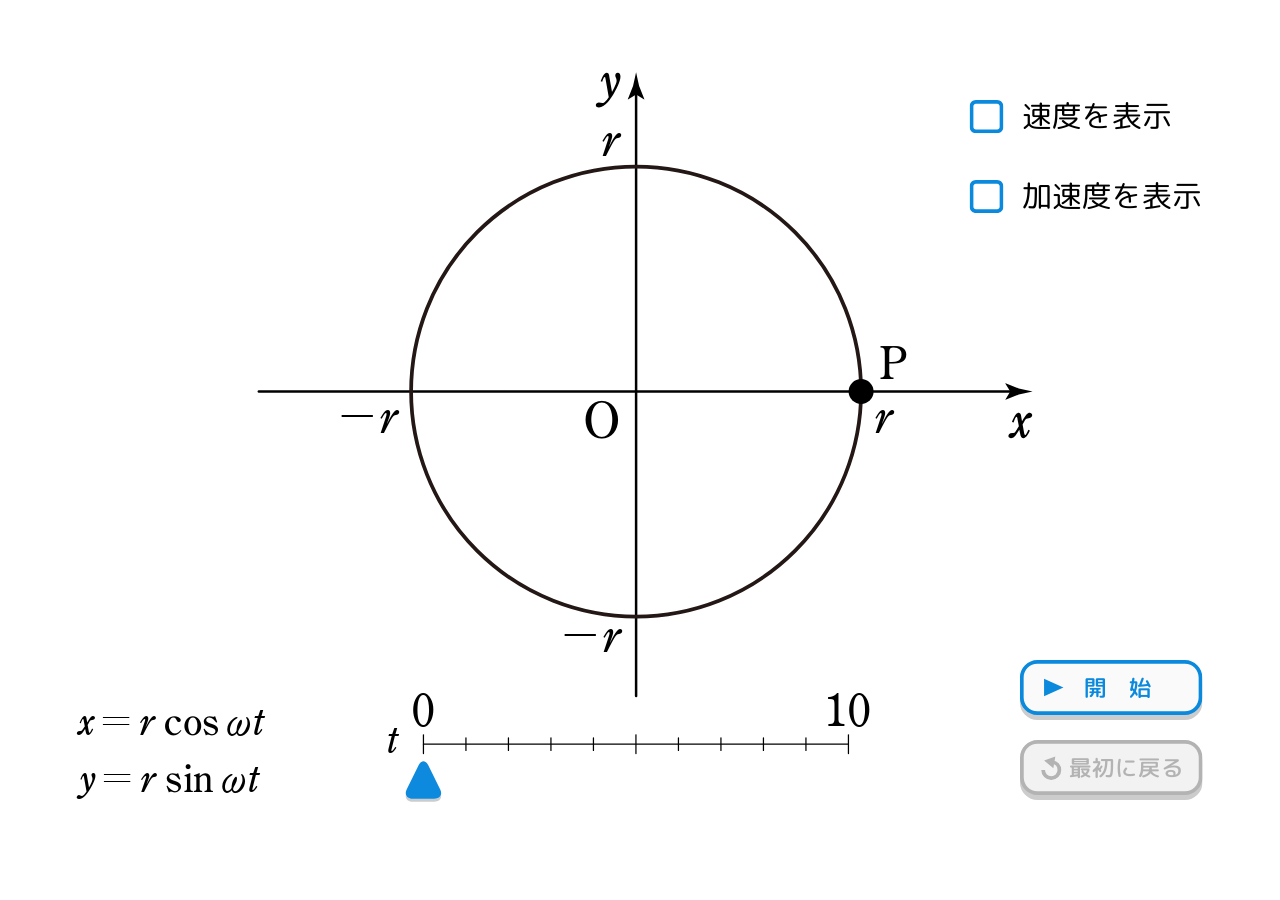
==== commit f9cbe472: "update c04" ====
--- a/CONTENT_04/index.html
+++ b/CONTENT_04/index.html
@@ -7,24 +7,26 @@
   <meta name="viewport"
     content="width=device-width, initial-scale=1.0, minimum-scale=1.0, maximum-scale=1.0, user-scalable=0, viewport-fit=cover" />
   <meta name="robots" content="noindex, nofollow" />
-  <link rel="stylesheet" href="css/main.css" />
-  <link type="text/css" rel="stylesheet" href="css/jquery-ui.min.css" />
-  <link rel="stylesheet" href="css/index.css" />
-
-  <script src="js/jquery-3.2.1.min.js" defer></script>
-  <script src="js/jquery-ui.min.js" defer></script>
-  <script src="js/pinch.js" defer></script>
-
-  <script src="js/lodash.min.js" defer></script>
-  <script src="js/autoResize.js" defer></script>
-  <script src="js/3D-1.0.2.js" defer></script>
-  <script src="js/config.js" defer></script>
-  <script src="js/snap.svg-min.js" defer></script>
-
-  <script src="js/c04.js" defer></script>
+  <link rel="stylesheet" href="css/main.css?ts=20260908" />
+  <link type="text/css" rel="stylesheet" href="css/jquery-ui.min.css?ts=20260908" />
+  <link rel="stylesheet" href="css/index.css?ts=20260908" />
+
+  <script src="js/jquery-3.2.1.min.js?ts=20260908" defer></script>
+  <script src="js/jquery-ui.min.js?ts=20260908" defer></script>
+  <script src="js/pinch.js?ts=20260908" defer></script>
+
+  <script src="js/lodash.min.js?ts=20260908" defer></script>
+  <script src="js/autoResize.js?ts=20260908" defer></script>
+  <script src="js/3D-1.0.2.js?ts=20260908" defer></script>
+  <script src="js/config.js?ts=20260908" defer></script>
+  <script src="js/snap.svg-min.js?ts=20260908" defer></script>
+
+  <script src="js/c04.js?ts=20260908" defer></script>
 </head>
 
 <body touch-action="none" oncontextmenu="return false">
+  <div id="overlay" style="width: 100%; height: 100%; z-index: -1; background-color: transparent; position: absolute">
+  </div>
   <div id="divBody" style="position: relative; left: 0px; top: 0px; overflow: hidden">
     <svg id="svg_root" width="1024" height="648" viewBox="0 0 1024 648" style="left: 0px">
       <g transform="matrix(1,0,0,1,0,0)" id="background">
@@ -44,14 +46,20 @@
         <!-- Checkbox Symbols -->
         <symbol id="checkbox" viewBox="0 0 27 26.47">
           <rect x="1.5" y="1.5" width="24" height="23.47" rx="3.5" ry="3.5" style="fill:#fff; stroke-width:0px;" />
-          <path d="m22,3c1.08,0,2,.92,2,2v16.47c0,1.08-.92,2-2,2H5c-1.08,0-2-.92-2-2V5c0-1.08.92-2,2-2h17m0-3H5C2.25,0,0,2.25,0,5v16.47c0,2.75,2.25,5,5,5h17c2.75,0,5-2.25,5-5V5c0-2.75-2.25-5-5-5h0Z" style="fill:#0b89dd; stroke-width:0px;" />
-          <polyline points="6.45 9.34 11.28 17.33 21.09 6.89" style="fill:none; stroke:#fff; stroke-miterlimit:10; stroke-width:4px;" />
+          <path
+            d="m22,3c1.08,0,2,.92,2,2v16.47c0,1.08-.92,2-2,2H5c-1.08,0-2-.92-2-2V5c0-1.08.92-2,2-2h17m0-3H5C2.25,0,0,2.25,0,5v16.47c0,2.75,2.25,5,5,5h17c2.75,0,5-2.25,5-5V5c0-2.75-2.25-5-5-5h0Z"
+            style="fill:#0b89dd; stroke-width:0px;" />
+          <polyline points="6.45 9.34 11.28 17.33 21.09 6.89"
+            style="fill:none; stroke:#fff; stroke-miterlimit:10; stroke-width:4px;" />
         </symbol>
 
         <symbol id="checkbox_-_checked" viewBox="0 0 27 26.47">
           <rect x="1.5" y="1.5" width="24" height="23.47" rx="3.5" ry="3.5" style="fill:#fff; stroke-width:0px;" />
-          <path d="m22,3c1.08,0,2,.92,2,2v16.47c0,1.08-.92,2-2,2H5c-1.08,0-2-.92-2-2V5c0-1.08.92-2,2-2h17m0-3H5C2.25,0,0,2.25,0,5v16.47c0,2.75,2.25,5,5,5h17c2.75,0,5-2.25,5-5V5c0-2.75-2.25-5-5-5h0Z" style="fill:#0b89dd; stroke-width:0px;" />
-          <polyline points="6.45 9.34 11.28 17.33 21.09 6.89" style="fill:none; stroke:#0b89dd; stroke-miterlimit:10; stroke-width:4px;" />
+          <path
+            d="m22,3c1.08,0,2,.92,2,2v16.47c0,1.08-.92,2-2,2H5c-1.08,0-2-.92-2-2V5c0-1.08.92-2,2-2h17m0-3H5C2.25,0,0,2.25,0,5v16.47c0,2.75,2.25,5,5,5h17c2.75,0,5-2.25,5-5V5c0-2.75-2.25-5-5-5h0Z"
+            style="fill:#0b89dd; stroke-width:0px;" />
+          <polyline points="6.45 9.34 11.28 17.33 21.09 6.89"
+            style="fill:none; stroke:#0b89dd; stroke-miterlimit:10; stroke-width:4px;" />
         </symbol>
 
         <!-- Button Symbols: 開始 (Start) -->
@@ -59,9 +67,12 @@
           <g>
             <rect y="4" width="146" height="44" rx="14" ry="14" style="fill:#ccc; stroke-width:0px;" />
             <rect x="1.5" y="1.5" width="143" height="41" rx="12.5" ry="12.5" style="fill:#fafafa; stroke-width:0px;" />
-            <path d="m132,3c6.07,0,11,4.93,11,11v16c0,6.07-4.93,11-11,11H14c-6.07,0-11-4.93-11-11V14C3,7.93,7.93,3,14,3h118m0-3H14C6.3,0,0,6.3,0,14v16C0,37.7,6.3,44,14,44h118c7.7,0,14-6.3,14-14V14c0-7.7-6.3-14-14-14h0Z" style="fill:#0b89dd; stroke-width:0px;" />
+            <path
+              d="m132,3c6.07,0,11,4.93,11,11v16c0,6.07-4.93,11-11,11H14c-6.07,0-11-4.93-11-11V14C3,7.93,7.93,3,14,3h118m0-3H14C6.3,0,0,6.3,0,14v16C0,37.7,6.3,44,14,44h118c7.7,0,14-6.3,14-14V14c0-7.7-6.3-14-14-14h0Z"
+              style="fill:#0b89dd; stroke-width:0px;" />
             <polygon points="19.31 28.96 19.31 14.96 34.81 21.96 19.31 28.96" style="fill:#0b89dd; stroke-width:0px;" />
-            <text transform="translate(51.36 28.98)" style="fill:#0b89dd; font-family:rounded-mplus-1p-medium, 'Rounded M+ 1p'; font-size:18px; font-weight:500;">
+            <text transform="translate(51.36 28.98)"
+              style="fill:#0b89dd; font-family:rounded-mplus-1p-medium, 'Rounded M+ 1p'; font-size:18px; font-weight:500;">
               <tspan x="0" y="0" style="letter-spacing:1em;">開</tspan>
               <tspan x="36" y="0">始</tspan>
             </text>
@@ -72,7 +83,8 @@
           <g>
             <rect y="4" width="146" height="44" rx="14" ry="14" style="fill:#0b89dd; stroke-width:0px;" />
             <polygon points="19.31 32.96 19.31 18.96 34.81 25.96 19.31 32.96" style="fill:#fff; stroke-width:0px;" />
-            <text transform="translate(51.36 32.98)" style="fill:#fff; font-family:rounded-mplus-1p-medium, 'Rounded M+ 1p'; font-size:18px; font-weight:500;">
+            <text transform="translate(51.36 32.98)"
+              style="fill:#fff; font-family:rounded-mplus-1p-medium, 'Rounded M+ 1p'; font-size:18px; font-weight:500;">
               <tspan x="0" y="0" style="letter-spacing:1em;">開</tspan>
               <tspan x="36" y="0">始</tspan>
             </text>
@@ -83,9 +95,12 @@
           <g>
             <rect y="4" width="146" height="44" rx="14" ry="14" style="fill:#ccc; stroke-width:0px;" />
             <rect x="1.5" y="1.5" width="143" height="41" rx="12.5" ry="12.5" style="fill:#f2f2f2; stroke-width:0px;" />
-            <path d="m132,3c6.07,0,11,4.93,11,11v16c0,6.07-4.93,11-11,11H14c-6.07,0-11-4.93-11-11V14C3,7.93,7.93,3,14,3h118m0-3H14C6.3,0,0,6.3,0,14v16C0,37.7,6.3,44,14,44h118c7.7,0,14-6.3,14-14V14c0-7.7-6.3-14-14-14h0Z" style="fill:#b3b3b3; stroke-width:0px;" />
+            <path
+              d="m132,3c6.07,0,11,4.93,11,11v16c0,6.07-4.93,11-11,11H14c-6.07,0-11-4.93-11-11V14C3,7.93,7.93,3,14,3h118m0-3H14C6.3,0,0,6.3,0,14v16C0,37.7,6.3,44,14,44h118c7.7,0,14-6.3,14-14V14c0-7.7-6.3-14-14-14h0Z"
+              style="fill:#b3b3b3; stroke-width:0px;" />
             <polygon points="19.31 28.96 19.31 14.96 34.81 21.96 19.31 28.96" style="fill:#b3b3b3; stroke-width:0px;" />
-            <text transform="translate(51.36 28.98)" style="fill:#b3b3b3; font-family:rounded-mplus-1p-medium, 'Rounded M+ 1p'; font-size:18px; font-weight:500;">
+            <text transform="translate(51.36 28.98)"
+              style="fill:#b3b3b3; font-family:rounded-mplus-1p-medium, 'Rounded M+ 1p'; font-size:18px; font-weight:500;">
               <tspan x="0" y="0" style="letter-spacing:1em;">開</tspan>
               <tspan x="36" y="0">始</tspan>
             </text>
@@ -97,10 +112,13 @@
           <g>
             <rect x="0" y="4" width="146" height="44" rx="14" ry="14" style="fill:#ccc; stroke-width:0px;" />
             <rect x="1.5" y="1.5" width="143" height="41" rx="12.5" ry="12.5" style="fill:#fafafa; stroke-width:0px;" />
-            <path d="m132,3c6.07,0,11,4.93,11,11v16c0,6.07-4.93,11-11,11H14c-6.07,0-11-4.93-11-11V14C3,7.93,7.93,3,14,3h118m0-3H14C6.3,0,0,6.3,0,14v16c0,7.7,6.3,14,14,14h118c7.7,0,14-6.3,14-14V14c0-7.7-6.3-14-14-14h0Z" style="fill:#0b89dd; stroke-width:0px;" />
+            <path
+              d="m132,3c6.07,0,11,4.93,11,11v16c0,6.07-4.93,11-11,11H14c-6.07,0-11-4.93-11-11V14C3,7.93,7.93,3,14,3h118m0-3H14C6.3,0,0,6.3,0,14v16c0,7.7,6.3,14,14,14h118c7.7,0,14-6.3,14-14V14c0-7.7-6.3-14-14-14h0Z"
+              style="fill:#0b89dd; stroke-width:0px;" />
             <rect x="25.95" y="15.99" width="4" height="13" rx="1" ry="1" style="fill:#0b89dd; stroke-width:0px;" />
             <rect x="32.95" y="15.99" width="4" height="13" rx="1" ry="1" style="fill:#0b89dd; stroke-width:0px;" />
-            <text transform="translate(48.05 28.98)" style="fill:#0b89dd; font-family:rounded-mplus-1p-medium, 'Rounded M+ 1p'; font-size:18px; font-weight:500;">
+            <text transform="translate(48.05 28.98)"
+              style="fill:#0b89dd; font-family:rounded-mplus-1p-medium, 'Rounded M+ 1p'; font-size:18px; font-weight:500;">
               <tspan x="0" y="0">一時停止</tspan>
             </text>
           </g>
@@ -111,7 +129,8 @@
             <rect x="0" y="4" width="146" height="44" rx="14" ry="14" style="fill:#0b89dd; stroke-width:0px;" />
             <rect x="25.95" y="19.99" width="4" height="13" rx="1" ry="1" style="fill:#fff; stroke-width:0px;" />
             <rect x="32.95" y="19.99" width="4" height="13" rx="1" ry="1" style="fill:#fff; stroke-width:0px;" />
-            <text transform="translate(48.05 32.98)" style="fill:#fff; font-family:rounded-mplus-1p-medium, 'Rounded M+ 1p'; font-size:18px; font-weight:500;">
+            <text transform="translate(48.05 32.98)"
+              style="fill:#fff; font-family:rounded-mplus-1p-medium, 'Rounded M+ 1p'; font-size:18px; font-weight:500;">
               <tspan x="0" y="0">一時停止</tspan>
             </text>
           </g>
@@ -122,9 +141,12 @@
           <g>
             <rect x="0" y="4" width="146" height="44" rx="14" ry="14" style="fill:#ccc; stroke-width:0px;" />
             <rect x="1.5" y="1.5" width="143" height="41" rx="12.5" ry="12.5" style="fill:#fafafa; stroke-width:0px;" />
-            <path d="m132,3c6.07,0,11,4.93,11,11v16c0,6.07-4.93,11-11,11H14c-6.07,0-11-4.93-11-11V14C3,7.93,7.93,3,14,3h118m0-3H14C6.3,0,0,6.3,0,14v16c0,7.7,6.3,14,14,14h118c7.7,0,14-6.3,14-14V14c0-7.7-6.3-14-14-14h0Z" style="fill:#0b89dd; stroke-width:0px;" />
+            <path
+              d="m132,3c6.07,0,11,4.93,11,11v16c0,6.07-4.93,11-11,11H14c-6.07,0-11-4.93-11-11V14C3,7.93,7.93,3,14,3h118m0-3H14C6.3,0,0,6.3,0,14v16c0,7.7,6.3,14,14,14h118c7.7,0,14-6.3,14-14V14c0-7.7-6.3-14-14-14h0Z"
+              style="fill:#0b89dd; stroke-width:0px;" />
             <polygon points="19.31 28.96 19.31 14.96 34.81 21.96 19.31 28.96" style="fill:#0b89dd; stroke-width:0px;" />
-            <text transform="translate(51.57 28.98)" style="fill:#0b89dd; font-family:rounded-mplus-1p-medium, 'Rounded M+ 1p'; font-size:18px; font-weight:500;">
+            <text transform="translate(51.57 28.98)"
+              style="fill:#0b89dd; font-family:rounded-mplus-1p-medium, 'Rounded M+ 1p'; font-size:18px; font-weight:500;">
               <tspan x="0" y="0" style="letter-spacing:1em;">再</tspan>
               <tspan x="36" y="0">開</tspan>
             </text>
@@ -135,7 +157,8 @@
           <g>
             <rect y="4" width="146" height="44" rx="14" ry="14" style="fill:#0b89dd; stroke-width:0px;" />
             <polygon points="19.31 32.96 19.31 18.96 34.81 25.96 19.31 32.96" style="fill:#fff; stroke-width:0px;" />
-            <text transform="translate(51.39 32.98)" style="fill:#fff; font-family:rounded-mplus-1p-medium, 'Rounded M+ 1p'; font-size:18px; font-weight:500;">
+            <text transform="translate(51.39 32.98)"
+              style="fill:#fff; font-family:rounded-mplus-1p-medium, 'Rounded M+ 1p'; font-size:18px; font-weight:500;">
               <tspan x="0" y="0" style="letter-spacing:1em;">再</tspan>
               <tspan x="36" y="0">開</tspan>
             </text>
@@ -146,9 +169,12 @@
           <g>
             <rect x="0" y="4" width="146" height="44" rx="14" ry="14" style="fill:#ccc; stroke-width:0px;" />
             <rect x="1.5" y="1.5" width="143" height="41" rx="12.5" ry="12.5" style="fill:#f2f2f2; stroke-width:0px;" />
-            <path d="m132,3c6.07,0,11,4.93,11,11v16c0,6.07-4.93,11-11,11H14c-6.07,0-11-4.93-11-11V14C3,7.93,7.93,3,14,3h118m0-3H14C6.3,0,0,6.3,0,14v16c0,7.7,6.3,14,14,14h118c7.7,0,14-6.3,14-14V14c0-7.7-6.3-14-14-14h0Z" style="fill:#b3b3b3; stroke-width:0px;" />
+            <path
+              d="m132,3c6.07,0,11,4.93,11,11v16c0,6.07-4.93,11-11,11H14c-6.07,0-11-4.93-11-11V14C3,7.93,7.93,3,14,3h118m0-3H14C6.3,0,0,6.3,0,14v16c0,7.7,6.3,14,14,14h118c7.7,0,14-6.3,14-14V14c0-7.7-6.3-14-14-14h0Z"
+              style="fill:#b3b3b3; stroke-width:0px;" />
             <polygon points="19.31 28.96 19.31 14.96 34.81 21.96 19.31 28.96" style="fill:#b3b3b3; stroke-width:0px;" />
-            <text transform="translate(51.36 28.98)" style="fill:#b3b3b3; font-family:rounded-mplus-1p-medium, 'Rounded M+ 1p'; font-size:18px; font-weight:500;">
+            <text transform="translate(51.36 28.98)"
+              style="fill:#b3b3b3; font-family:rounded-mplus-1p-medium, 'Rounded M+ 1p'; font-size:18px; font-weight:500;">
               <tspan x="0" y="0" style="letter-spacing:1em;">再</tspan>
               <tspan x="36" y="0">開</tspan>
             </text>
@@ -160,11 +186,15 @@
           <g>
             <rect y="4" width="146" height="44" rx="14" ry="14" style="fill:#ccc; stroke-width:0px;" />
             <rect x="1.5" y="1.5" width="143" height="41" rx="12.5" ry="12.5" style="fill:#fafafa; stroke-width:0px;" />
-            <path d="m132,3c6.07,0,11,4.93,11,11v16c0,6.07-4.93,11-11,11H14c-6.07,0-11-4.93-11-11V14C3,7.93,7.93,3,14,3h118m0-3H14C6.3,0,0,6.3,0,14v16C0,37.7,6.3,44,14,44h118c7.7,0,14-6.3,14-14V14c0-7.7-6.3-14-14-14h0Z" style="fill:#0b89dd; stroke-width:0px;" />
-            <text transform="translate(39.5 28.98)" style="fill:#0b89dd; font-family:rounded-mplus-1p-medium, 'Rounded M+ 1p'; font-size:18px; font-weight:500;">
+            <path
+              d="m132,3c6.07,0,11,4.93,11,11v16c0,6.07-4.93,11-11,11H14c-6.07,0-11-4.93-11-11V14C3,7.93,7.93,3,14,3h118m0-3H14C6.3,0,0,6.3,0,14v16C0,37.7,6.3,44,14,44h118c7.7,0,14-6.3,14-14V14c0-7.7-6.3-14-14-14h0Z"
+              style="fill:#0b89dd; stroke-width:0px;" />
+            <text transform="translate(39.5 28.98)"
+              style="fill:#0b89dd; font-family:rounded-mplus-1p-medium, 'Rounded M+ 1p'; font-size:18px; font-weight:500;">
               <tspan x="0" y="0">最初に戻る</tspan>
             </text>
-            <path d="m26.1,17.59c3.07.52,5.4,3.19,5.4,6.41,0,3.59-2.91,6.5-6.5,6.5s-6.5-2.91-6.5-6.5" style="fill:none; stroke:#0b89dd; stroke-miterlimit:10; stroke-width:3px;" />
+            <path d="m26.1,17.59c3.07.52,5.4,3.19,5.4,6.41,0,3.59-2.91,6.5-6.5,6.5s-6.5-2.91-6.5-6.5"
+              style="fill:none; stroke:#0b89dd; stroke-miterlimit:10; stroke-width:3px;" />
             <polygon points="26.68 22.55 19.3 16.44 28.28 13.11 26.68 22.55" style="fill:#0b89dd; stroke-width:0px;" />
           </g>
         </symbol>
@@ -172,10 +202,12 @@
         <symbol id="_最初に戻る-on" viewBox="0 0 146 48">
           <g>
             <rect y="4" width="146" height="44" rx="14" ry="14" style="fill:#0b89dd; stroke-width:0px;" />
-            <text transform="translate(39.5 32.98)" style="fill:#fafafa; font-family:rounded-mplus-1p-medium, 'Rounded M+ 1p'; font-size:18px; font-weight:500;">
+            <text transform="translate(39.5 32.98)"
+              style="fill:#fafafa; font-family:rounded-mplus-1p-medium, 'Rounded M+ 1p'; font-size:18px; font-weight:500;">
               <tspan x="0" y="0">最初に戻る</tspan>
             </text>
-            <path d="m26.1,21.59c3.07.52,5.4,3.19,5.4,6.41,0,3.59-2.91,6.5-6.5,6.5s-6.5-2.91-6.5-6.5" style="fill:none; stroke:#fafafa; stroke-miterlimit:10; stroke-width:3px;" />
+            <path d="m26.1,21.59c3.07.52,5.4,3.19,5.4,6.41,0,3.59-2.91,6.5-6.5,6.5s-6.5-2.91-6.5-6.5"
+              style="fill:none; stroke:#fafafa; stroke-miterlimit:10; stroke-width:3px;" />
             <polygon points="26.68 26.55 19.3 20.44 28.28 17.11 26.68 26.55" style="fill:#fafafa; stroke-width:0px;" />
           </g>
         </symbol>
@@ -184,11 +216,15 @@
           <g>
             <rect y="4" width="146" height="44" rx="14" ry="14" style="fill:#ccc; stroke-width:0px;" />
             <rect x="1.5" y="1.5" width="143" height="41" rx="12.5" ry="12.5" style="fill:#f2f2f2; stroke-width:0px;" />
-            <path d="m132,3c6.07,0,11,4.93,11,11v16c0,6.07-4.93,11-11,11H14c-6.07,0-11-4.93-11-11V14C3,7.93,7.93,3,14,3h118m0-3H14C6.3,0,0,6.3,0,14v16C0,37.7,6.3,44,14,44h118c7.7,0,14-6.3,14-14V14c0-7.7-6.3-14-14-14h0Z" style="fill:#b3b3b3; stroke-width:0px;" />
-            <text transform="translate(39.5 28.98)" style="fill:#b3b3b3; font-family:rounded-mplus-1p-medium, 'Rounded M+ 1p'; font-size:18px; font-weight:500;">
+            <path
+              d="m132,3c6.07,0,11,4.93,11,11v16c0,6.07-4.93,11-11,11H14c-6.07,0-11-4.93-11-11V14C3,7.93,7.93,3,14,3h118m0-3H14C6.3,0,0,6.3,0,14v16C0,37.7,6.3,44,14,44h118c7.7,0,14-6.3,14-14V14c0-7.7-6.3-14-14-14h0Z"
+              style="fill:#b3b3b3; stroke-width:0px;" />
+            <text transform="translate(39.5 28.98)"
+              style="fill:#b3b3b3; font-family:rounded-mplus-1p-medium, 'Rounded M+ 1p'; font-size:18px; font-weight:500;">
               <tspan x="0" y="0">最初に戻る</tspan>
             </text>
-            <path d="m26.1,17.59c3.07.52,5.4,3.19,5.4,6.41,0,3.59-2.91,6.5-6.5,6.5s-6.5-2.91-6.5-6.5" style="fill:none; stroke:#b3b3b3; stroke-miterlimit:10; stroke-width:3px;" />
+            <path d="m26.1,17.59c3.07.52,5.4,3.19,5.4,6.41,0,3.59-2.91,6.5-6.5,6.5s-6.5-2.91-6.5-6.5"
+              style="fill:none; stroke:#b3b3b3; stroke-miterlimit:10; stroke-width:3px;" />
             <polygon points="26.68 22.55 19.3 16.44 28.28 13.11 26.68 22.55" style="fill:#b3b3b3; stroke-width:0px;" />
           </g>
         </symbol>
@@ -203,78 +239,116 @@
       <g id="graph">
         <!-- Formula Labels -->
         <text transform="translate(63.08 597.42)" style="font-size:30px;">
-          <tspan x="0" y="0" style="font-family:A-SOTMathCenturyStd-Regular, 'A-SukenOT MathCentury Std'; letter-spacing:.12em;">y=r</tspan>
+          <tspan x="0" y="0"
+            style="font-family:A-SOTMathCenturyStd-Regular, 'A-SukenOT MathCentury Std'; letter-spacing:.12em;">y=r
+          </tspan>
           <tspan x="68.61" y="0" style="font-family:A-SOTCenturyStd-Regular, 'A-SukenOT Century Std';">si</tspan>
-          <tspan x="91.62" y="0" style="font-family:A-SOTCenturyStd-Regular, 'A-SukenOT Century Std'; letter-spacing:.12em;">n</tspan>
-          <tspan x="112.56" y="0" style="font-family:A-SOTGirishaStd-Italic, 'A-SukenOT Girisha Std'; font-style:italic;">x</tspan>
+          <tspan x="91.62" y="0"
+            style="font-family:A-SOTCenturyStd-Regular, 'A-SukenOT Century Std'; letter-spacing:.12em;">n</tspan>
+          <tspan x="112.56" y="0" style="font-family:A-SOTGirishaStd-Italic, 'A-SukenOT Girisha Std';">x</tspan>
           <tspan x="134.4" y="0" style="font-family:A-SOTMathCenturyStd-Regular, 'A-SukenOT MathCentury Std';">t</tspan>
         </text>
         <text transform="translate(62.27 551.63)" style="font-size:30px;">
-          <tspan x="0" y="0" style="font-family:A-SOTMathCenturyStd-Regular, 'A-SukenOT MathCentury Std'; letter-spacing:.12em;">x=r</tspan>
-          <tspan x="68.82" y="0" style="font-family:A-SOTCenturyStd-Regular, 'A-SukenOT Century Std'; letter-spacing:0em;">co</tspan>
-          <tspan x="99.72" y="0" style="font-family:A-SOTCenturyStd-Regular, 'A-SukenOT Century Std'; letter-spacing:.12em;">s</tspan>
-          <tspan x="117.51" y="0" style="font-family:A-SOTGirishaStd-Italic, 'A-SukenOT Girisha Std'; font-style:italic;">x</tspan>
-          <tspan x="139.35" y="0" style="font-family:A-SOTMathCenturyStd-Regular, 'A-SukenOT MathCentury Std';">t</tspan>
+          <tspan x="0" y="0"
+            style="font-family:A-SOTMathCenturyStd-Regular, 'A-SukenOT MathCentury Std'; letter-spacing:.12em;">x=r
+          </tspan>
+          <tspan x="68.82" y="0"
+            style="font-family:A-SOTCenturyStd-Regular, 'A-SukenOT Century Std'; letter-spacing:0em;">co</tspan>
+          <tspan x="99.72" y="0"
+            style="font-family:A-SOTCenturyStd-Regular, 'A-SukenOT Century Std'; letter-spacing:.12em;">s</tspan>
+          <tspan x="117.51" y="0" style="font-family:A-SOTGirishaStd-Italic, 'A-SukenOT Girisha Std';">x</tspan>
+          <tspan x="139.35" y="0" style="font-family:A-SOTMathCenturyStd-Regular, 'A-SukenOT MathCentury Std';">t
+          </tspan>
         </text>
 
         <!-- Origin Label O -->
-        <text transform="translate(466.01 314.13)" style="font-family:A-SOTCenturyStd-Regular, 'A-SukenOT Century Std'; font-size:40px;">
+        <text transform="translate(466.01 314.13)"
+          style="font-family:A-SOTCenturyStd-Regular, 'A-SukenOT Century Std'; font-size:40px;">
           <tspan x="0" y="0">O</tspan>
         </text>
 
         <!-- X Axis -->
-        <text transform="translate(807.93 314.13)" style="font-family:A-SOTMathCenturyStd-Regular, 'A-SukenOT MathCentury Std'; font-size:40px; isolation:isolate;">
-          <tspan x="0" y="0">x</tspan>
-        </text>
-        <line x1="207.09" y1="277.22" x2="811.41" y2="277.22" style="fill:none; stroke:#000; stroke-linecap:round; stroke-miterlimit:10; stroke-width:2px;" />
-        <path d="m808.18,277.22l-3.94-6.49.22-.15,10.58,4.2c3.68.81,7.37,1.62,11.05,2.43-3.68.81-7.37,1.62-11.05,2.43l-10.58,4.2-.22-.11,3.94-6.52Z" style="stroke-width:0px;" />
+        <g xmlns="http://www.w3.org/2000/svg" style="isolation:isolate;">
+          <path
+            d="m817.61,300.93c3.08-5.24,4.44-6.8,6.08-6.8,1.04,0,2.08.84,2.08,1.92s-.76,2.16-2.8,2.48c-1.72.24-2.08.16-3,1.76l-1.88,3.28,1.04,5.84c.08.4.36,2.64.92,2.64.88,0,2.24-3.4,2.68-4.28l1.16.6c-.72,1.88-2.92,6.2-5.2,6.2-1.8,0-2.2-1.92-2.52-3.36l-.72-3.44-1.8,2.8c-1.08,1.68-2.56,4-4.84,4-1,0-2.08-.64-2.08-1.76s.76-2.32,3.16-2.4c1.4-.04,1.76,0,2.56-1.24l2.64-4.12-1-5.24c-.04-.4-.2-2.4-.84-2.4-.88,0-2.08,3.84-2.36,4.64l-1.28-.36c.6-1.92,3-7.56,5.36-7.56,1.6,0,1.8,1.88,2,3.08l.64,3.72Z"
+            style="stroke-width:0px;" />
+        </g>
+        <line x1="207.09" y1="277.22" x2="811.41" y2="277.22"
+          style="fill:none; stroke:#000; stroke-linecap:round; stroke-miterlimit:10; stroke-width:2px;" />
+        <path
+          d="m808.18,277.22l-3.94-6.49.22-.15,10.58,4.2c3.68.81,7.37,1.62,11.05,2.43-3.68.81-7.37,1.62-11.05,2.43l-10.58,4.2-.22-.11,3.94-6.52Z"
+          style="stroke-width:0px;" />
 
         <!-- Y Axis -->
-        <text transform="translate(479.09 42.29)" style="font-family:A-SOTMathCenturyStd-Regular, 'A-SukenOT MathCentury Std'; font-size:40px; isolation:isolate;">
-          <tspan x="0" y="0">y</tspan>
-        </text>
-        <line x1="508.88" y1="520.73" x2="508.88" y2="36.4" style="fill:none; stroke:#000; stroke-linecap:round; stroke-miterlimit:10; stroke-width:2px;" />
-        <path d="m508.88,39.63l-6.49,3.94-.15-.22,4.2-10.58c.81-3.68,1.62-7.37,2.43-11.05.81,3.68,1.62,7.37,2.43,11.05l4.2,10.58-.11.22-6.52-3.94Z" style="stroke-width:0px;" />
+        <g xmlns="http://www.w3.org/2000/svg" style="isolation:isolate;">
+          <path
+            d="m489.61,37.53c1.16-2,3.68-6.72,3.68-8.88,0-2.04-1.08-2.76-1.08-4.16,0-1.12.8-2.2,1.96-2.2,1.68,0,2.2,1.72,2.2,3.16,0,3.88-3.84,10.96-5.88,14.4-2.16,3.6-6.6,10.12-11.32,10.12-1.2,0-2.52-.6-2.52-2,0-1.24,1.32-2,2.44-2,1,0,1.88.4,2.76.4,2.04,0,4.04-3.16,5.16-4.64l-2.56-14.44c-.08-.4-.12-1.6-.68-1.6-.88,0-1.64,3.08-2,3.76l-1.24-.36c.8-1.92,2.44-6.8,4.92-6.8,1.76,0,1.96,2.64,2.16,3.84l2,11.4Z"
+            style="stroke-width:0px;" />
+        </g>
+        <line x1="508.88" y1="520.73" x2="508.88" y2="36.4"
+          style="fill:none; stroke:#000; stroke-linecap:round; stroke-miterlimit:10; stroke-width:2px;" />
+        <path
+          d="m508.88,39.63l-6.49,3.94-.15-.22,4.2-10.58c.81-3.68,1.62-7.37,2.43-11.05.81,3.68,1.62,7.37,2.43,11.05l4.2,10.58-.11.22-6.52-3.94Z"
+          style="stroke-width:0px;" />
 
         <!-- Axis Value Marks r, -r -->
-        <text transform="translate(698.16 310.67)" style="font-family:A-SOTMathCenturyStd-Regular, 'A-SukenOT MathCentury Std'; font-size:36px;">
+        <text transform="translate(698.16 310.67)"
+          style="font-family:A-SOTMathCenturyStd-Regular, 'A-SukenOT MathCentury Std'; font-size:36px;">
           <tspan x="0" y="0">r</tspan>
         </text>
-        <text transform="translate(269.34 310.67)" style="font-family:A-SOTMathCenturyStd-Regular, 'A-SukenOT MathCentury Std'; font-size:36px;">
+        <text transform="translate(269.34 310.67)"
+          style="font-family:A-SOTMathCenturyStd-Regular, 'A-SukenOT MathCentury Std'; font-size:36px;">
           <tspan x="0" y="0">-r</tspan>
         </text>
-        <text transform="translate(480.02 89.02)" style="font-family:A-SOTMathCenturyStd-Regular, 'A-SukenOT MathCentury Std'; font-size:36px;">
+        <text transform="translate(480.02 89.02)"
+          style="font-family:A-SOTMathCenturyStd-Regular, 'A-SukenOT MathCentury Std'; font-size:36px;">
           <tspan x="0" y="0">r</tspan>
         </text>
-        <text transform="translate(447.62 485.51)" style="font-family:A-SOTMathCenturyStd-Regular, 'A-SukenOT MathCentury Std'; font-size:36px;">
+        <text transform="translate(447.62 485.51)"
+          style="font-family:A-SOTMathCenturyStd-Regular, 'A-SukenOT MathCentury Std'; font-size:36px;">
           <tspan x="0" y="0">-r</tspan>
         </text>
       </g>
 
       <!-- Scrollbar Layer (Time t slider: t=0 -> 10) -->
       <g id="scrollbar">
-        <text transform="translate(329.75 544.58)" style="font-family:A-SOTMathCenturyStd-Regular, 'A-SukenOT MathCentury Std'; font-size:36px;">
+        <text transform="translate(329.75 544.58)"
+          style="font-family:A-SOTMathCenturyStd-Regular, 'A-SukenOT MathCentury Std'; font-size:36px;">
           <tspan x="0" y="0">0</tspan>
         </text>
-        <text id="label-t-max" transform="translate(660.75 544.58)" style="font-family:A-SOTMathCenturyStd-Regular, 'A-SukenOT MathCentury Std'; font-size:36px;">
+        <text id="label-t-max" transform="translate(660.75 544.58)"
+          style="font-family:A-SOTMathCenturyStd-Regular, 'A-SukenOT MathCentury Std'; font-size:36px;">
           <tspan x="0" y="0">10</tspan>
         </text>
         <!-- Scale Ticks -->
-        <line x1="338.75" y1="551.84" x2="338.75" y2="566.84" style="fill:none; stroke:#000; stroke-linecap:round; stroke-miterlimit:10;" />
-        <line x1="372.75" y1="554.34" x2="372.75" y2="564.34" style="fill:none; stroke:#000; stroke-linecap:round; stroke-miterlimit:10;" />
-        <line x1="406.75" y1="554.34" x2="406.75" y2="564.34" style="fill:none; stroke:#000; stroke-linecap:round; stroke-miterlimit:10;" />
-        <line x1="440.75" y1="554.34" x2="440.75" y2="564.34" style="fill:none; stroke:#000; stroke-linecap:round; stroke-miterlimit:10;" />
-        <line x1="474.75" y1="554.34" x2="474.75" y2="564.34" style="fill:none; stroke:#000; stroke-linecap:round; stroke-miterlimit:10;" />
-        <line x1="508.75" y1="551.84" x2="508.75" y2="566.84" style="fill:none; stroke:#000; stroke-linecap:round; stroke-miterlimit:10;" />
-        <line x1="542.75" y1="554.34" x2="542.75" y2="564.34" style="fill:none; stroke:#000; stroke-linecap:round; stroke-miterlimit:10;" />
-        <line x1="576.75" y1="554.34" x2="576.75" y2="564.34" style="fill:none; stroke:#000; stroke-linecap:round; stroke-miterlimit:10;" />
-        <line x1="610.75" y1="554.34" x2="610.75" y2="564.34" style="fill:none; stroke:#000; stroke-linecap:round; stroke-miterlimit:10;" />
-        <line x1="644.75" y1="554.34" x2="644.75" y2="564.34" style="fill:none; stroke:#000; stroke-linecap:round; stroke-miterlimit:10;" />
-        <line x1="678.75" y1="551.84" x2="678.75" y2="566.84" style="fill:none; stroke:#000; stroke-linecap:round; stroke-miterlimit:10;" />
+        <line x1="338.75" y1="551.84" x2="338.75" y2="566.84"
+          style="fill:none; stroke:#000; stroke-linecap:round; stroke-miterlimit:10;" />
+        <line x1="372.75" y1="554.34" x2="372.75" y2="564.34"
+          style="fill:none; stroke:#000; stroke-linecap:round; stroke-miterlimit:10;" />
+        <line x1="406.75" y1="554.34" x2="406.75" y2="564.34"
+          style="fill:none; stroke:#000; stroke-linecap:round; stroke-miterlimit:10;" />
+        <line x1="440.75" y1="554.34" x2="440.75" y2="564.34"
+          style="fill:none; stroke:#000; stroke-linecap:round; stroke-miterlimit:10;" />
+        <line x1="474.75" y1="554.34" x2="474.75" y2="564.34"
+          style="fill:none; stroke:#000; stroke-linecap:round; stroke-miterlimit:10;" />
+        <line x1="508.75" y1="551.84" x2="508.75" y2="566.84"
+          style="fill:none; stroke:#000; stroke-linecap:round; stroke-miterlimit:10;" />
+        <line x1="542.75" y1="554.34" x2="542.75" y2="564.34"
+          style="fill:none; stroke:#000; stroke-linecap:round; stroke-miterlimit:10;" />
+        <line x1="576.75" y1="554.34" x2="576.75" y2="564.34"
+          style="fill:none; stroke:#000; stroke-linecap:round; stroke-miterlimit:10;" />
+        <line x1="610.75" y1="554.34" x2="610.75" y2="564.34"
+          style="fill:none; stroke:#000; stroke-linecap:round; stroke-miterlimit:10;" />
+        <line x1="644.75" y1="554.34" x2="644.75" y2="564.34"
+          style="fill:none; stroke:#000; stroke-linecap:round; stroke-miterlimit:10;" />
+        <line x1="678.75" y1="551.84" x2="678.75" y2="566.84"
+          style="fill:none; stroke:#000; stroke-linecap:round; stroke-miterlimit:10;" />
         <!-- Axis Line -->
-        <line x1="678.75" y1="559.34" x2="338.75" y2="559.34" style="fill:none; stroke:#000; stroke-linecap:round; stroke-miterlimit:10;" />
-
-        <text transform="translate(308.88 566.65)" style="font-family:A-SOTMathCenturyStd-Regular, 'A-SukenOT MathCentury Std'; font-size:30px;">
+        <line x1="678.75" y1="559.34" x2="338.75" y2="559.34"
+          style="fill:none; stroke:#000; stroke-linecap:round; stroke-miterlimit:10;" />
+
+        <text transform="translate(308.88 566.65)"
+          style="font-family:A-SOTMathCenturyStd-Regular, 'A-SukenOT MathCentury Std'; font-size:30px;">
           <tspan x="0" y="0">t</tspan>
         </text>
 
@@ -302,14 +376,15 @@
         <!-- Angle Arc / Spiral Curve for omega*t -->
         <polyline id="arrowAngle" points=""
           style="fill:none; stroke:#231815; stroke-miterlimit:10; stroke-width:2px; visibility:hidden;" />
-        <polygon id="arrowheadAngle" points=""
-          style="fill:#231815; stroke-width:0px; visibility:hidden;" />
+        <polygon id="arrowheadAngle" points="" style="fill:#231815; stroke-width:0px; visibility:hidden;" />
 
         <!-- Omega T Label -->
         <g id="textOmegaT" style="visibility:hidden;">
           <text transform="translate(0 0)" style="font-size:36px;">
-            <tspan x="0" y="0" style="font-family:A-SOTGirishaStd-Italic, 'A-SukenOT Girisha Std'; font-style:italic;">x</tspan>
-            <tspan x="26.21" y="0" style="font-family:A-SOTMathCenturyStd-Regular, 'A-SukenOT MathCentury Std';">t</tspan>
+            <tspan x="0" y="0" style="font-family:A-SOTGirishaStd-Italic, 'A-SukenOT Girisha Std';">x
+            </tspan>
+            <tspan x="26.21" y="0" style="font-family:A-SOTMathCenturyStd-Regular, 'A-SukenOT MathCentury Std';">t
+            </tspan>
           </text>
         </g>
       </g>
@@ -318,27 +393,34 @@
       <g id="arrow">
         <!-- Acceleration Vector (Blue #0b89dd) -->
         <g id="groupAcceleration" style="visibility:hidden;">
-          <line id="lineA" x1="508.88" y1="97.22" x2="508.88" y2="154.5" style="fill:none; stroke:#0b89dd; stroke-width:5px;" />
-          <polygon id="arrowheadA" points="503.06 150.53 508.88 172.22 514.69 150.53 503.06 150.53" style="fill:#0b89dd; stroke-width:0px;" />
+          <line id="lineA" x1="508.88" y1="97.22" x2="508.88" y2="154.5"
+            style="fill:none; stroke:#0b89dd; stroke-width:5px;" />
+          <polygon id="arrowheadA" points="503.06 150.53 508.88 172.22 514.69 150.53 503.06 150.53"
+            style="fill:#0b89dd; stroke-width:0px;" />
           <g id="labelA" transform="translate(471.06 155.12)">
-            <text style="fill:#0b89dd; font-family:A-SOTGirishaStd-Italic, 'A-SukenOT Girisha Std'; font-size:36px; font-style:italic;">
+            <text style="fill:#0b89dd; font-family:A-SOTGirishaStd-Italic, 'A-SukenOT Girisha Std'; font-size:36px;">
               <tspan x="0" y="0">a</tspan>
             </text>
             <line x1="1.72" y1="-25.76" x2="16.41" y2="-25.76" style="fill:none; stroke:#0b89dd; stroke-width:1.5px;" />
-            <polygon points="15.22 -24.02 21.72 -25.76 15.22 -27.5 15.22 -24.02" style="fill:#0b89dd; stroke-width:0px;" />
+            <polygon points="15.22 -24.02 21.72 -25.76 15.22 -27.5 15.22 -24.02"
+              style="fill:#0b89dd; stroke-width:0px;" />
           </g>
         </g>
 
         <!-- Velocity Vector (Orange-Red #ff4b00) -->
         <g id="groupVelocity" style="visibility:hidden;">
-          <line id="lineV" x1="508.88" y1="97.22" x2="414.09" y2="97.22" style="fill:none; stroke:#ff4b00; stroke-width:5px;" />
-          <polygon id="arrowheadV" points="418.06 91.4 396.38 97.22 418.06 103.03 418.06 91.4" style="fill:#ff4b00; stroke-width:0px;" />
+          <line id="lineV" x1="508.88" y1="97.22" x2="414.09" y2="97.22"
+            style="fill:none; stroke:#ff4b00; stroke-width:5px;" />
+          <polygon id="arrowheadV" points="418.06 91.4 396.38 97.22 418.06 103.03 418.06 91.4"
+            style="fill:#ff4b00; stroke-width:0px;" />
           <g id="labelV" transform="translate(408.98 79.34)">
-            <text style="fill:#ff4b00; font-family:A-SOTMathCenturyStd-Regular, 'A-SukenOT MathCentury Std'; font-size:36px;">
+            <text
+              style="fill:#ff4b00; font-family:A-SOTMathCenturyStd-Regular, 'A-SukenOT MathCentury Std'; font-size:36px;">
               <tspan x="0" y="0">v</tspan>
             </text>
             <line x1="1.72" y1="-25.76" x2="16.4" y2="-25.76" style="fill:none; stroke:#ff4b00; stroke-width:1.5px;" />
-            <polygon points="15.22 -24.02 21.72 -25.76 15.22 -27.5 15.22 -24.02" style="fill:#ff4b00; stroke-width:0px;" />
+            <polygon points="15.22 -24.02 21.72 -25.76 15.22 -27.5 15.22 -24.02"
+              style="fill:#ff4b00; stroke-width:0px;" />
           </g>
         </g>
       </g>
@@ -346,7 +428,8 @@
       <!-- Dot Layer: Point P -->
       <g id="dot">
         <circle id="pointP" cx="508.88" cy="97.22" r="10" style="fill:#000; stroke-width:0px;" />
-        <text id="textP" transform="translate(520.42 86.22)" style="font-family:A-SOTCenturyStd-Regular, 'A-SukenOT Century Std'; font-size:36px;">
+        <text id="textP" transform="translate(520.42 86.22)"
+          style="font-family:A-SOTCenturyStd-Regular, 'A-SukenOT Century Std'; font-size:36px;">
           <tspan x="0" y="0">P</tspan>
         </text>
       </g>
@@ -355,22 +438,30 @@
       <g id="buttons-control">
         <!-- Checkbox: 速度を表示 -->
         <g id="group-chk-velocity" class="cursor-pointer">
-          <use id="chk-velocity-unchecked" width="27" height="26.47" transform="translate(775.72 44.06)" href="#checkbox" style="visibility:visible;"></use>
-          <use id="chk-velocity-checked" width="27" height="26.47" transform="translate(775.72 44.06)" href="#checkbox_-_checked" style="visibility:hidden;"></use>
-          <text transform="translate(817.89 65.41)" style="font-family:rounded-mplus-1p-regular, 'Rounded M+ 1p'; font-size:24px;">
+          <use id="chk-velocity-unchecked" width="27" height="26.47" transform="translate(775.72 44.06)"
+            href="#checkbox" style="visibility:visible;"></use>
+          <use id="chk-velocity-checked" width="27" height="26.47" transform="translate(775.72 44.06)"
+            href="#checkbox_-_checked" style="visibility:hidden;"></use>
+          <text transform="translate(817.89 65.41)"
+            style="font-family:rounded-mplus-1p-regular, 'Rounded M+ 1p'; font-size:24px;">
             <tspan x="0" y="0">速度を表示</tspan>
           </text>
-          <rect id="hit-chk-velocity" x="770" y="38" width="220" height="40" style="fill:white; opacity:0.001; stroke:none;" />
+          <rect id="hit-chk-velocity" x="770" y="38" width="220" height="40"
+            style="fill:white; opacity:0.001; stroke:none;" />
         </g>
 
         <!-- Checkbox: 加速度を表示 -->
         <g id="group-chk-accel" class="cursor-pointer">
-          <use id="chk-accel-unchecked" width="27" height="26.47" transform="translate(775.72 108.01)" href="#checkbox" style="visibility:visible;"></use>
-          <use id="chk-accel-checked" width="27" height="26.47" transform="translate(775.72 108.01)" href="#checkbox_-_checked" style="visibility:hidden;"></use>
-          <text transform="translate(817.89 129.36)" style="font-family:rounded-mplus-1p-regular, 'Rounded M+ 1p'; font-size:24px;">
+          <use id="chk-accel-unchecked" width="27" height="26.47" transform="translate(775.72 108.01)" href="#checkbox"
+            style="visibility:visible;"></use>
+          <use id="chk-accel-checked" width="27" height="26.47" transform="translate(775.72 108.01)"
+            href="#checkbox_-_checked" style="visibility:hidden;"></use>
+          <text transform="translate(817.89 129.36)"
+            style="font-family:rounded-mplus-1p-regular, 'Rounded M+ 1p'; font-size:24px;">
             <tspan x="0" y="0">加速度を表示</tspan>
           </text>
-          <rect id="hit-chk-accel" x="770" y="102" width="220" height="40" style="fill:white; opacity:0.001; stroke:none;" />
+          <rect id="hit-chk-accel" x="770" y="102" width="220" height="40"
+            style="fill:white; opacity:0.001; stroke:none;" />
         </g>
 
         <!-- Button Play / Pause / Resume Group -->
@@ -380,8 +471,8 @@
             transform="translate(815.92 492)" href="#_開始-off_2" style="visibility:visible;"></use>
           <use id="btn-play-push" class="btn-play cursor-pointer" width="146" height="48"
             transform="translate(815.92 492)" href="#_開始-on_2" style="visibility:hidden;"></use>
-          <use id="btn-play-invalid" class="btn-play" width="146" height="48"
-            transform="translate(815.92 492)" href="#_開始-invalid_2-2" style="visibility:hidden;"></use>
+          <use id="btn-play-invalid" class="btn-play" width="146" height="48" transform="translate(815.92 492)"
+            href="#_開始-invalid_2-2" style="visibility:hidden;"></use>
 
           <!-- Pause (一時停止) -->
           <use id="btn-pause-valid" class="btn-pause cursor-pointer" width="146" height="48"
@@ -394,8 +485,8 @@
             transform="translate(815.92 492)" href="#_再開-off_2" style="visibility:hidden;"></use>
           <use id="btn-resume-push" class="btn-resume cursor-pointer" width="146" height="48"
             transform="translate(815.92 492)" href="#_再開-on_2" style="visibility:hidden;"></use>
-          <use id="btn-resume-invalid" class="btn-resume" width="146" height="48"
-            transform="translate(815.92 492)" href="#_再開-invalid_2" style="visibility:hidden;"></use>
+          <use id="btn-resume-invalid" class="btn-resume" width="146" height="48" transform="translate(815.92 492)"
+            href="#_再開-invalid_2" style="visibility:hidden;"></use>
         </g>
 
         <!-- Button Reset Group (最初に戻る) -->
@@ -406,12 +497,17 @@
             <use id="btn-reset-push" class="btn-reset cursor-pointer" width="146" height="48"
               transform="translate(816 556)" href="#_最初に戻る-on" style="visibility:hidden;"></use>
           </g>
-          <use id="btn-reset-invalid" class="btn-reset" width="146" height="48"
-            transform="translate(816 556)" href="#_最初に戻る-invalid_2" style="visibility:visible;"></use>
-        </g>
+          <use id="btn-reset-invalid" class="btn-reset" width="146" height="48" transform="translate(816 556)"
+            href="#_最初に戻る-invalid_2" style="visibility:visible;"></use>
+        </g>
+      </g>
+      <g>
+        <rect id="rect-overlay" x="0" y="0" width="2000" height="2000" class="cursor-pointer"
+          style="visibility: hidden; fill: transparent; opacity: 0.5"></rect>
       </g>
     </svg>
   </div>
 </body>
 
-</html>+</html>
+<!-- (C) 2026 Suken Shuppan. -->
